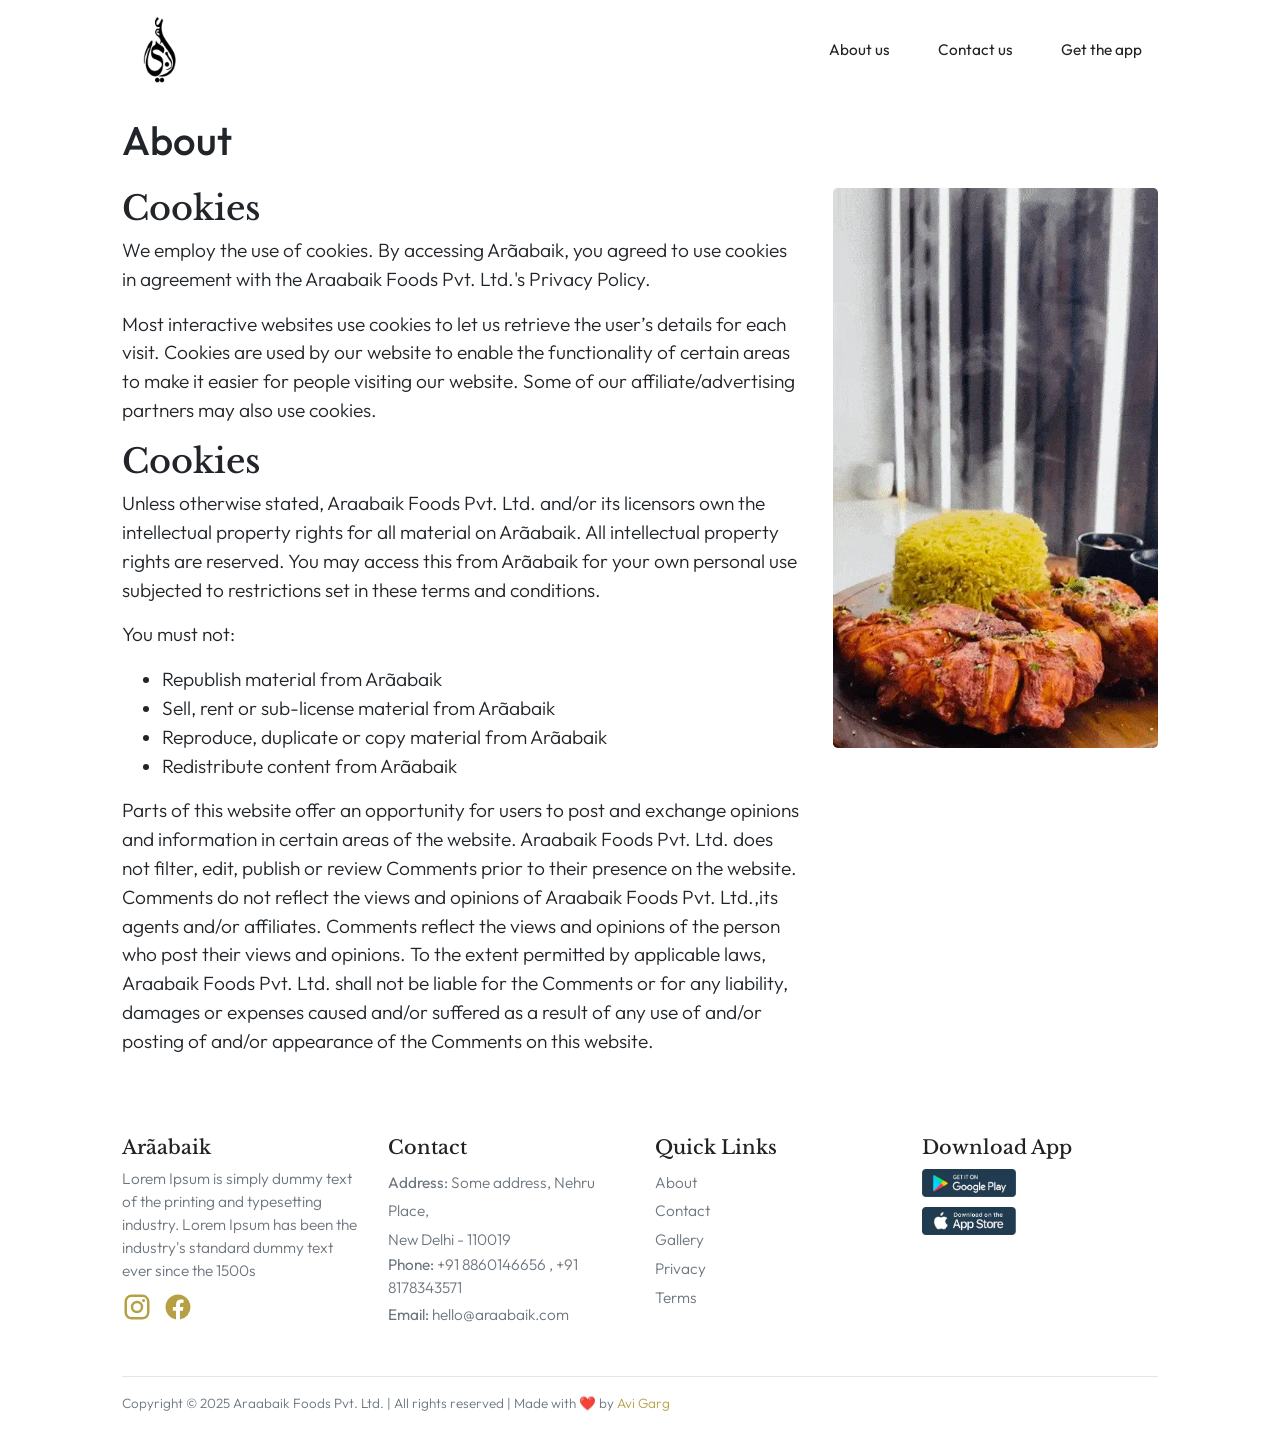
==== about.html @ 4c19846e "Website upload" ====
<!DOCTYPE html>
<html lang="en">

<head>
    <meta charset="utf-8" />
    <meta http-equiv="X-UA-Compatible" content="IE=edge" />
    <meta name="viewport" content="width=device-width, initial-scale=1.0, maximum-scale=1.0, shrink-to-fit=no">
    <link rel=" icon" type="image/png" href="/static/img/logo-color.png">
    <link rel="stylesheet" href="/static/CACHE/css/main.48a8a6873fd7.css" type="text/css" media="screen">
    


    <title>Araabaik - Royal Taste of Arab</title>
</head>

<body>
      


<div class="container-fluid">
    <div class="row">
        <div class="col-12 col-lg-10 offset-lg-1">
            <nav
                class="navbar navbar-dark bg-transparent d-flex align-items-center px-0">
                <a class="navbar-brand" href="/">
                    
                    <img src="/static/img/logo-dark.png" width="75" class="d-inline-block align-top" alt="">
                    
                </a>
                <div class="d-flex align-items-center">
                    <a class="nav-item nav-link small text-dark mr-3 d-none d-lg-block"
                        href="/about/">About us</a>
                    <a class="nav-item nav-link small text-dark mr-3 d-none d-lg-block"
                        href="/contact/">Contact us</a>
                    <a class="nav-item nav-link small text-dark"
                        href="/#get_the_app">Get the app</a>
                </div>
            </nav>
        </div>
    </div>
</div>
<div class="container-fluid">
    <div class="row">
        <div class="col-12 col-lg-10 offset-lg-1 mt-3">
            <p class="h2 mb-4">About</p>
            <div class="row">
                <div class="col-12 col-lg-8 font-weight-light">
                    <h3 class="font-alt">Cookies</h3>
                    <p>We employ the use of cookies. By accessing Arãabaik, you agreed to use
                        cookies in agreement with
                        the
                        Araabaik Foods Pvt. Ltd.'s Privacy Policy. </p>
                    <p>Most interactive websites use cookies to let us retrieve the user’s details for each visit.
                        Cookies are
                        used by our website to enable the functionality of certain areas to make it easier for people
                        visiting
                        our website. Some of our affiliate/advertising partners may also use cookies.</p>
                    <h3 class="font-alt">Cookies</h3>
                    <p>Unless otherwise stated, Araabaik Foods Pvt. Ltd. and/or its licensors own the intellectual
                        property
                        rights for all material on Arãabaik. All intellectual property rights are reserved. You may
                        access this
                        from Arãabaik for your own personal use subjected to restrictions set in these terms and
                        conditions.</p>
                    <p>You must not:</p>
                    <ul>
                        <li>Republish material from Arãabaik</li>
                        <li>Sell, rent or sub-license material from Arãabaik</li>
                        <li>Reproduce, duplicate or copy material from Arãabaik</li>
                        <li>Redistribute content from Arãabaik</li>
                    </ul>
                    <p>Parts of this website offer an opportunity for users to post and exchange opinions and
                        information in
                        certain areas of the website. Araabaik Foods Pvt. Ltd. does not filter, edit, publish or review
                        Comments
                        prior to their presence on the website. Comments do not reflect the views and opinions of
                        Araabaik Foods
                        Pvt. Ltd.,its agents and/or affiliates. Comments reflect the views and opinions of the person
                        who post
                        their views and opinions. To the extent permitted by applicable laws, Araabaik Foods Pvt. Ltd.
                        shall not
                        be liable for the Comments or for any liability, damages or expenses caused and/or suffered as a
                        result
                        of any use of and/or posting of and/or appearance of the Comments on this website.</p>
                </div>
                <div class="col-12 col-lg-4 d-none d-lg-block">
                    <img src="/static/img/araabaik-placeholder.webp" class="img-fluid w-100 rounded-lg" alt="">
                </div>
            </div>
        </div>
    </div>
</div>


<div class="container-fluid">
    <div class="row">
        <div class="col-12 col-lg-10 offset-lg-1 pt-5 pb-3">
            <div class="row">
                <div class="col-12 col-lg-3 mt-3">
                    <p class="mb-2 text-dark font-alt h6">Arãabaik</p>
                    <div class="small text-secondary font-weight-light">Lorem Ipsum is simply dummy text of
                        the printing and
                        typesetting industry. Lorem Ipsum has been the industry's standard dummy text ever since the
                        1500s</div>
                    <div class="mt-2">
                        <a href="https://www.instagram.com/araabaik/" target="_blank" rel="noopener noreferrer"
                            class="small text-primary font-weight-light mr-2 no-decor">
                            <svg xmlns="http://www.w3.org/2000/svg" width="30px" viewBox="0 0 24 24"
                                fill="currentColor">
                                <title>instagram</title>
                                <path
                                    d="M7.8,2H16.2C19.4,2 22,4.6 22,7.8V16.2A5.8,5.8 0 0,1 16.2,22H7.8C4.6,22 2,19.4 2,16.2V7.8A5.8,5.8 0 0,1 7.8,2M7.6,4A3.6,3.6 0 0,0 4,7.6V16.4C4,18.39 5.61,20 7.6,20H16.4A3.6,3.6 0 0,0 20,16.4V7.6C20,5.61 18.39,4 16.4,4H7.6M17.25,5.5A1.25,1.25 0 0,1 18.5,6.75A1.25,1.25 0 0,1 17.25,8A1.25,1.25 0 0,1 16,6.75A1.25,1.25 0 0,1 17.25,5.5M12,7A5,5 0 0,1 17,12A5,5 0 0,1 12,17A5,5 0 0,1 7,12A5,5 0 0,1 12,7M12,9A3,3 0 0,0 9,12A3,3 0 0,0 12,15A3,3 0 0,0 15,12A3,3 0 0,0 12,9Z" />
                            </svg>
                        </a>
                        <a href="https://www.facebook.com/100063626637083" target="_blank" rel="noopener noreferrer"
                            class="small text-primary font-weight-light mr-2 no-decor">
                            <svg xmlns="http://www.w3.org/2000/svg" width="30px" viewBox="0 0 24 24"
                                fill="currentColor">
                                <title>facebook</title>
                                <path
                                    d="M12 2.04C6.5 2.04 2 6.53 2 12.06C2 17.06 5.66 21.21 10.44 21.96V14.96H7.9V12.06H10.44V9.85C10.44 7.34 11.93 5.96 14.22 5.96C15.31 5.96 16.45 6.15 16.45 6.15V8.62H15.19C13.95 8.62 13.56 9.39 13.56 10.18V12.06H16.34L15.89 14.96H13.56V21.96A10 10 0 0 0 22 12.06C22 6.53 17.5 2.04 12 2.04Z" />
                            </svg>
                        </a>
                    </div>
                </div>
                <div class="col-12 col-lg-3 mt-3">
                    <p class="mb-2 text-dark font-alt h6">Contact</p>
                    <div>
                        <a href="#" class="small text-secondary font-weight-light"><b>Address:</b> Some address, Nehru
                            Place, <br />
                            New Delhi - 110019
                        </a>
                    </div>
                    <div class="small text-secondary font-weight-light">
                        <b>Phone:</b>
                        <a href="tel:+918860146656" class="text-secondary">+91
                            8860146656
                        </a>, <a href="tel:+918178343571" class="text-secondary">
                            +91
                            8178343571
                        </a>
                    </div>
                    <div>
                        <a href="mailto:hello@araabaik.com" class="small text-secondary font-weight-light"><b>Email:</b>
                            hello@araabaik.com</a>
                    </div>
                </div>
                <div class="col-12 col-lg-3 mt-3">
                    <p class="mb-2 text-dark font-alt h6">Quick Links</p>
                    <div><a href="/about/" class="small text-secondary font-weight-light">About</a></div>
                    <div><a href="/contact/" class="small text-secondary font-weight-light">Contact</a>
                    </div>
                    <div><a href="/gallery/" class="small text-secondary font-weight-light">Gallery</a>
                    </div>
                    <div><a href="/privacy/" class="small text-secondary font-weight-light">Privacy</a>
                    </div>
                    <div><a href="/terms/" class="small text-secondary font-weight-light">Terms</a></div>
                </div>
                <div class="col-12 col-lg-3 mt-3">
                    <p class="mb-2 text-dark font-alt h6">Download App</p>
                    <div>
                        <a href="https://play.google.com/store/apps/details?id=com.araabaik.araabaik" target="_blank"
                            rel="noreferrer noopener">
                            <img src="/static/img/play-store.webp" width="40%" alt="">
                        </a>
                    </div>
                    <div class="mt-2">
                        <a href="https://apps.apple.com/in/app/araabaik/id6446587727" target="_blank"
                            rel="noreferrer noopener">
                            <img src="/static/img/app-store.webp" width="40%" alt="">
                        </a>
                    </div>
                </div>
            </div>
            <hr class="mt-5" />
            <p class="smaller font-weight-light text-secondary mb-0">
                Copyright © 2025 Araabaik Foods Pvt. Ltd. | All rights reserved | Made with ❤️ by <a
                    href="https://avisionx.net/" target="_blank" rel="noreferrer noopener">Avi Garg</a>
            </p>
        </div>
    </div>
</div>

    <script src="/static/jquery/jquery.js"></script>
    <script src="/static/bootstrap/js/bootstrap.bundle.js"></script>
    


    
</body>

</html>
---- static/CACHE/css/main.48a8a6873fd7.css ----
@import url("https://fonts.googleapis.com/css2?family=Outfit:wght@300;400;700&display=swap");
@import url("https://fonts.googleapis.com/css2?family=Libre+Baskerville:wght@400;700&display=swap");
/*!
 * Bootstrap v4.5.3 (https://getbootstrap.com/)
 * Copyright 2011-2020 The Bootstrap Authors
 * Copyright 2011-2020 Twitter, Inc.
 * Licensed under MIT (https://github.com/twbs/bootstrap/blob/main/LICENSE)
 */
/* line 2, main/static/bootstrap/scss/_root.scss */
:root {
  --blue: #007bff;
  --indigo: #6610f2;
  --purple: #6f42c1;
  --pink: #e83e8c;
  --red: #dc3545;
  --orange: #fd7e14;
  --yellow: #ffc107;
  --green: #28a745;
  --teal: #20c997;
  --cyan: #17a2b8;
  --white: #fff;
  --gray: #6c757d;
  --gray-dark: #343a40;
  --primary: #b6a043;
  --secondary: #6c757d;
  --success: #8FBB13;
  --info: #0096DB;
  --warning: #ffc107;
  --danger: #F05634;
  --light: #fffffa;
  --dark: #222222;
  --breakpoint-xs: 0;
  --breakpoint-sm: 576px;
  --breakpoint-md: 768px;
  --breakpoint-lg: 992px;
  --breakpoint-xl: 1200px;
  --font-family-sans-serif: -apple-system, BlinkMacSystemFont, "Segoe UI", Roboto, "Helvetica Neue", Arial, "Noto Sans", sans-serif, "Apple Color Emoji", "Segoe UI Emoji", "Segoe UI Symbol", "Noto Color Emoji";
  --font-family-monospace: SFMono-Regular, Menlo, Monaco, Consolas, "Liberation Mono", "Courier New", monospace; }

/* line 19, main/static/bootstrap/scss/_reboot.scss */
*,
*::before,
*::after {
  box-sizing: border-box; }

/* line 25, main/static/bootstrap/scss/_reboot.scss */
html {
  font-family: sans-serif;
  line-height: 1.15;
  -webkit-text-size-adjust: 100%;
  -webkit-tap-highlight-color: rgba(0, 0, 0, 0); }

/* line 35, main/static/bootstrap/scss/_reboot.scss */
article, aside, figcaption, figure, footer, header, hgroup, main, nav, section {
  display: block; }

/* line 46, main/static/bootstrap/scss/_reboot.scss */
body {
  margin: 0;
  font-family: -apple-system, BlinkMacSystemFont, "Segoe UI", Roboto, "Helvetica Neue", Arial, "Noto Sans", sans-serif, "Apple Color Emoji", "Segoe UI Emoji", "Segoe UI Symbol", "Noto Color Emoji";
  font-size: 1.2rem;
  font-weight: 400;
  line-height: 1.5;
  color: #212529;
  text-align: left;
  background-color: #fff; }

/* line 66, main/static/bootstrap/scss/_reboot.scss */
[tabindex="-1"]:focus:not(:focus-visible) {
  outline: 0 !important; }

/* line 76, main/static/bootstrap/scss/_reboot.scss */
hr {
  box-sizing: content-box;
  height: 0;
  overflow: visible; }

/* line 92, main/static/bootstrap/scss/_reboot.scss */
h1, h2, h3, h4, h5, h6 {
  margin-top: 0;
  margin-bottom: 0.5rem; }

/* line 101, main/static/bootstrap/scss/_reboot.scss */
p {
  margin-top: 0;
  margin-bottom: 1rem; }

/* line 114, main/static/bootstrap/scss/_reboot.scss */
abbr[title],
abbr[data-original-title] {
  text-decoration: underline;
  text-decoration: underline dotted;
  cursor: help;
  border-bottom: 0;
  text-decoration-skip-ink: none; }

/* line 123, main/static/bootstrap/scss/_reboot.scss */
address {
  margin-bottom: 1rem;
  font-style: normal;
  line-height: inherit; }

/* line 129, main/static/bootstrap/scss/_reboot.scss */
ol,
ul,
dl {
  margin-top: 0;
  margin-bottom: 1rem; }

/* line 136, main/static/bootstrap/scss/_reboot.scss */
ol ol,
ul ul,
ol ul,
ul ol {
  margin-bottom: 0; }

/* line 143, main/static/bootstrap/scss/_reboot.scss */
dt {
  font-weight: 700; }

/* line 147, main/static/bootstrap/scss/_reboot.scss */
dd {
  margin-bottom: .5rem;
  margin-left: 0; }

/* line 152, main/static/bootstrap/scss/_reboot.scss */
blockquote {
  margin: 0 0 1rem; }

/* line 156, main/static/bootstrap/scss/_reboot.scss */
b,
strong {
  font-weight: bolder; }

/* line 161, main/static/bootstrap/scss/_reboot.scss */
small {
  font-size: 80%; }

/* line 170, main/static/bootstrap/scss/_reboot.scss */
sub,
sup {
  position: relative;
  font-size: 75%;
  line-height: 0;
  vertical-align: baseline; }

/* line 178, main/static/bootstrap/scss/_reboot.scss */
sub {
  bottom: -.25em; }

/* line 179, main/static/bootstrap/scss/_reboot.scss */
sup {
  top: -.5em; }

/* line 186, main/static/bootstrap/scss/_reboot.scss */
a {
  color: #b6a043;
  text-decoration: none;
  background-color: transparent; }
  /* line 13, main/static/bootstrap/scss/mixins/_hover.scss */
  a:hover {
    color: #7e6f2e;
    text-decoration: underline; }

/* line 202, main/static/bootstrap/scss/_reboot.scss */
a:not([href]):not([class]) {
  color: inherit;
  text-decoration: none; }
  /* line 13, main/static/bootstrap/scss/mixins/_hover.scss */
  a:not([href]):not([class]):hover {
    color: inherit;
    text-decoration: none; }

/* line 217, main/static/bootstrap/scss/_reboot.scss */
pre,
code,
kbd,
samp {
  font-family: SFMono-Regular, Menlo, Monaco, Consolas, "Liberation Mono", "Courier New", monospace;
  font-size: 1em; }

/* line 225, main/static/bootstrap/scss/_reboot.scss */
pre {
  margin-top: 0;
  margin-bottom: 1rem;
  overflow: auto;
  -ms-overflow-style: scrollbar; }

/* line 242, main/static/bootstrap/scss/_reboot.scss */
figure {
  margin: 0 0 1rem; }

/* line 252, main/static/bootstrap/scss/_reboot.scss */
img {
  vertical-align: middle;
  border-style: none; }

/* line 257, main/static/bootstrap/scss/_reboot.scss */
svg {
  overflow: hidden;
  vertical-align: middle; }

/* line 269, main/static/bootstrap/scss/_reboot.scss */
table {
  border-collapse: collapse; }

/* line 273, main/static/bootstrap/scss/_reboot.scss */
caption {
  padding-top: 0.75rem;
  padding-bottom: 0.75rem;
  color: #6c757d;
  text-align: left;
  caption-side: bottom; }

/* line 285, main/static/bootstrap/scss/_reboot.scss */
th {
  text-align: inherit;
  text-align: -webkit-match-parent; }

/* line 296, main/static/bootstrap/scss/_reboot.scss */
label {
  display: inline-block;
  margin-bottom: 0.5rem; }

/* line 305, main/static/bootstrap/scss/_reboot.scss */
button {
  border-radius: 0; }

/* line 314, main/static/bootstrap/scss/_reboot.scss */
button:focus {
  outline: 1px dotted;
  outline: 5px auto -webkit-focus-ring-color; }

/* line 319, main/static/bootstrap/scss/_reboot.scss */
input,
button,
select,
optgroup,
textarea {
  margin: 0;
  font-family: inherit;
  font-size: inherit;
  line-height: inherit; }

/* line 330, main/static/bootstrap/scss/_reboot.scss */
button,
input {
  overflow: visible; }

/* line 335, main/static/bootstrap/scss/_reboot.scss */
button,
select {
  text-transform: none; }

/* line 343, main/static/bootstrap/scss/_reboot.scss */
[role="button"] {
  cursor: pointer; }

/* line 350, main/static/bootstrap/scss/_reboot.scss */
select {
  word-wrap: normal; }

/* line 358, main/static/bootstrap/scss/_reboot.scss */
button,
[type="button"],
[type="reset"],
[type="submit"] {
  -webkit-appearance: button; }

/* line 371, main/static/bootstrap/scss/_reboot.scss */
button:not(:disabled),
[type="button"]:not(:disabled),
[type="reset"]:not(:disabled),
[type="submit"]:not(:disabled) {
  cursor: pointer; }

/* line 378, main/static/bootstrap/scss/_reboot.scss */
button::-moz-focus-inner,
[type="button"]::-moz-focus-inner,
[type="reset"]::-moz-focus-inner,
[type="submit"]::-moz-focus-inner {
  padding: 0;
  border-style: none; }

/* line 386, main/static/bootstrap/scss/_reboot.scss */
input[type="radio"],
input[type="checkbox"] {
  box-sizing: border-box;
  padding: 0; }

/* line 393, main/static/bootstrap/scss/_reboot.scss */
textarea {
  overflow: auto;
  resize: vertical; }

/* line 399, main/static/bootstrap/scss/_reboot.scss */
fieldset {
  min-width: 0;
  padding: 0;
  margin: 0;
  border: 0; }

/* line 414, main/static/bootstrap/scss/_reboot.scss */
legend {
  display: block;
  width: 100%;
  max-width: 100%;
  padding: 0;
  margin-bottom: .5rem;
  font-size: 1.5rem;
  line-height: inherit;
  color: inherit;
  white-space: normal; }

/* line 426, main/static/bootstrap/scss/_reboot.scss */
progress {
  vertical-align: baseline; }

/* line 431, main/static/bootstrap/scss/_reboot.scss */
[type="number"]::-webkit-inner-spin-button,
[type="number"]::-webkit-outer-spin-button {
  height: auto; }

/* line 436, main/static/bootstrap/scss/_reboot.scss */
[type="search"] {
  outline-offset: -2px;
  -webkit-appearance: none; }

/* line 449, main/static/bootstrap/scss/_reboot.scss */
[type="search"]::-webkit-search-decoration {
  -webkit-appearance: none; }

/* line 458, main/static/bootstrap/scss/_reboot.scss */
::-webkit-file-upload-button {
  font: inherit;
  -webkit-appearance: button; }

/* line 467, main/static/bootstrap/scss/_reboot.scss */
output {
  display: inline-block; }

/* line 471, main/static/bootstrap/scss/_reboot.scss */
summary {
  display: list-item;
  cursor: pointer; }

/* line 476, main/static/bootstrap/scss/_reboot.scss */
template {
  display: none; }

/* line 482, main/static/bootstrap/scss/_reboot.scss */
[hidden] {
  display: none !important; }

/* line 7, main/static/bootstrap/scss/_type.scss */
h1, h2, h3, h4, h5, h6,
.h1, .h2, .h3, .h4, .h5, .h6 {
  margin-bottom: 0.5rem;
  font-weight: 500;
  line-height: 1.2; }

/* line 16, main/static/bootstrap/scss/_type.scss */
h1, .h1 {
  font-size: 3rem; }

/* line 17, main/static/bootstrap/scss/_type.scss */
h2, .h2 {
  font-size: 2.4rem; }

/* line 18, main/static/bootstrap/scss/_type.scss */
h3, .h3 {
  font-size: 2.1rem; }

/* line 19, main/static/bootstrap/scss/_type.scss */
h4, .h4 {
  font-size: 1.8rem; }

/* line 20, main/static/bootstrap/scss/_type.scss */
h5, .h5 {
  font-size: 1.5rem; }

/* line 21, main/static/bootstrap/scss/_type.scss */
h6, .h6 {
  font-size: 1.2rem; }

/* line 23, main/static/bootstrap/scss/_type.scss */
.lead {
  font-size: 1.5rem;
  font-weight: 300; }

/* line 29, main/static/bootstrap/scss/_type.scss */
.display-1 {
  font-size: 6rem;
  font-weight: 300;
  line-height: 1.2; }

/* line 34, main/static/bootstrap/scss/_type.scss */
.display-2 {
  font-size: 5.5rem;
  font-weight: 300;
  line-height: 1.2; }

/* line 39, main/static/bootstrap/scss/_type.scss */
.display-3 {
  font-size: 4.5rem;
  font-weight: 300;
  line-height: 1.2; }

/* line 44, main/static/bootstrap/scss/_type.scss */
.display-4 {
  font-size: 3.5rem;
  font-weight: 300;
  line-height: 1.2; }

/* line 55, main/static/bootstrap/scss/_type.scss */
hr {
  margin-top: 1rem;
  margin-bottom: 1rem;
  border: 0;
  border-top: 1px solid rgba(0, 0, 0, 0.1); }

/* line 67, main/static/bootstrap/scss/_type.scss */
small,
.small {
  font-size: 80%;
  font-weight: 400; }

/* line 73, main/static/bootstrap/scss/_type.scss */
mark,
.mark {
  padding: 0.2em;
  background-color: #fcf8e3; }

/* line 84, main/static/bootstrap/scss/_type.scss */
.list-unstyled {
  padding-left: 0;
  list-style: none; }

/* line 89, main/static/bootstrap/scss/_type.scss */
.list-inline {
  padding-left: 0;
  list-style: none; }

/* line 92, main/static/bootstrap/scss/_type.scss */
.list-inline-item {
  display: inline-block; }
  /* line 95, main/static/bootstrap/scss/_type.scss */
  .list-inline-item:not(:last-child) {
    margin-right: 0.5rem; }

/* line 106, main/static/bootstrap/scss/_type.scss */
.initialism {
  font-size: 90%;
  text-transform: uppercase; }

/* line 112, main/static/bootstrap/scss/_type.scss */
.blockquote {
  margin-bottom: 1rem;
  font-size: 1.5rem; }

/* line 117, main/static/bootstrap/scss/_type.scss */
.blockquote-footer {
  display: block;
  font-size: 80%;
  color: #6c757d; }
  /* line 122, main/static/bootstrap/scss/_type.scss */
  .blockquote-footer::before {
    content: "\2014\00A0"; }

/* line 8, main/static/bootstrap/scss/_images.scss */
.img-fluid {
  max-width: 100%;
  height: auto; }

/* line 14, main/static/bootstrap/scss/_images.scss */
.img-thumbnail {
  padding: 0.25rem;
  background-color: #fff;
  border: 1px solid #dee2e6;
  border-radius: 0.25rem;
  max-width: 100%;
  height: auto; }

/* line 29, main/static/bootstrap/scss/_images.scss */
.figure {
  display: inline-block; }

/* line 34, main/static/bootstrap/scss/_images.scss */
.figure-img {
  margin-bottom: 0.5rem;
  line-height: 1; }

/* line 39, main/static/bootstrap/scss/_images.scss */
.figure-caption {
  font-size: 90%;
  color: #6c757d; }

/* line 2, main/static/bootstrap/scss/_code.scss */
code {
  font-size: 87.5%;
  color: #e83e8c;
  word-wrap: break-word; }
  /* line 8, main/static/bootstrap/scss/_code.scss */
  a > code {
    color: inherit; }

/* line 14, main/static/bootstrap/scss/_code.scss */
kbd {
  padding: 0.2rem 0.4rem;
  font-size: 87.5%;
  color: #fff;
  background-color: #212529;
  border-radius: 0.2rem; }
  /* line 22, main/static/bootstrap/scss/_code.scss */
  kbd kbd {
    padding: 0;
    font-size: 100%;
    font-weight: 700; }

/* line 31, main/static/bootstrap/scss/_code.scss */
pre {
  display: block;
  font-size: 87.5%;
  color: #212529; }
  /* line 37, main/static/bootstrap/scss/_code.scss */
  pre code {
    font-size: inherit;
    color: inherit;
    word-break: normal; }

/* line 45, main/static/bootstrap/scss/_code.scss */
.pre-scrollable {
  max-height: 340px;
  overflow-y: scroll; }

/* line 7, main/static/bootstrap/scss/_grid.scss */
.container,
.container-fluid,
.container-xl,
.container-lg,
.container-md,
.container-sm {
  width: 100%;
  padding-right: 15px;
  padding-left: 15px;
  margin-right: auto;
  margin-left: auto; }

@media (min-width: 576px) {
  /* line 20, main/static/bootstrap/scss/_grid.scss */
  .container-sm, .container {
    max-width: 540px; } }

@media (min-width: 768px) {
  /* line 20, main/static/bootstrap/scss/_grid.scss */
  .container-md, .container-sm, .container {
    max-width: 720px; } }

@media (min-width: 992px) {
  /* line 20, main/static/bootstrap/scss/_grid.scss */
  .container-lg, .container-md, .container-sm, .container {
    max-width: 960px; } }

@media (min-width: 1200px) {
  /* line 20, main/static/bootstrap/scss/_grid.scss */
  .container-xl, .container-lg, .container-md, .container-sm, .container {
    max-width: 1140px; } }

/* line 49, main/static/bootstrap/scss/_grid.scss */
.row {
  display: flex;
  flex-wrap: wrap;
  margin-right: -15px;
  margin-left: -15px; }

/* line 55, main/static/bootstrap/scss/_grid.scss */
.no-gutters {
  margin-right: 0;
  margin-left: 0; }
  /* line 59, main/static/bootstrap/scss/_grid.scss */
  .no-gutters > .col,
  .no-gutters > [class*="col-"] {
    padding-right: 0;
    padding-left: 0; }

/* line 8, main/static/bootstrap/scss/mixins/_grid-framework.scss */
.col-xl,
.col-xl-auto, .col-xl-12, .col-xl-11, .col-xl-10, .col-xl-9, .col-xl-8, .col-xl-7, .col-xl-6, .col-xl-5, .col-xl-4, .col-xl-3, .col-xl-2, .col-xl-1, .col-lg,
.col-lg-auto, .col-lg-12, .col-lg-11, .col-lg-10, .col-lg-9, .col-lg-8, .col-lg-7, .col-lg-6, .col-lg-5, .col-lg-4, .col-lg-3, .col-lg-2, .col-lg-1, .col-md,
.col-md-auto, .col-md-12, .col-md-11, .col-md-10, .col-md-9, .col-md-8, .col-md-7, .col-md-6, .col-md-5, .col-md-4, .col-md-3, .col-md-2, .col-md-1, .col-sm,
.col-sm-auto, .col-sm-12, .col-sm-11, .col-sm-10, .col-sm-9, .col-sm-8, .col-sm-7, .col-sm-6, .col-sm-5, .col-sm-4, .col-sm-3, .col-sm-2, .col-sm-1, .col,
.col-auto, .col-12, .col-11, .col-10, .col-9, .col-8, .col-7, .col-6, .col-5, .col-4, .col-3, .col-2, .col-1 {
  position: relative;
  width: 100%;
  padding-right: 15px;
  padding-left: 15px; }

/* line 33, main/static/bootstrap/scss/mixins/_grid-framework.scss */
.col {
  flex-basis: 0;
  flex-grow: 1;
  max-width: 100%; }

/* line 65, main/static/bootstrap/scss/mixins/_grid.scss */
.row-cols-1 > * {
  flex: 0 0 100%;
  max-width: 100%; }

/* line 65, main/static/bootstrap/scss/mixins/_grid.scss */
.row-cols-2 > * {
  flex: 0 0 50%;
  max-width: 50%; }

/* line 65, main/static/bootstrap/scss/mixins/_grid.scss */
.row-cols-3 > * {
  flex: 0 0 33.33333%;
  max-width: 33.33333%; }

/* line 65, main/static/bootstrap/scss/mixins/_grid.scss */
.row-cols-4 > * {
  flex: 0 0 25%;
  max-width: 25%; }

/* line 65, main/static/bootstrap/scss/mixins/_grid.scss */
.row-cols-5 > * {
  flex: 0 0 20%;
  max-width: 20%; }

/* line 65, main/static/bootstrap/scss/mixins/_grid.scss */
.row-cols-6 > * {
  flex: 0 0 16.66667%;
  max-width: 16.66667%; }

/* line 47, main/static/bootstrap/scss/mixins/_grid-framework.scss */
.col-auto {
  flex: 0 0 auto;
  width: auto;
  max-width: 100%; }

/* line 53, main/static/bootstrap/scss/mixins/_grid-framework.scss */
.col-1 {
  flex: 0 0 8.33333%;
  max-width: 8.33333%; }

/* line 53, main/static/bootstrap/scss/mixins/_grid-framework.scss */
.col-2 {
  flex: 0 0 16.66667%;
  max-width: 16.66667%; }

/* line 53, main/static/bootstrap/scss/mixins/_grid-framework.scss */
.col-3 {
  flex: 0 0 25%;
  max-width: 25%; }

/* line 53, main/static/bootstrap/scss/mixins/_grid-framework.scss */
.col-4 {
  flex: 0 0 33.33333%;
  max-width: 33.33333%; }

/* line 53, main/static/bootstrap/scss/mixins/_grid-framework.scss */
.col-5 {
  flex: 0 0 41.66667%;
  max-width: 41.66667%; }

/* line 53, main/static/bootstrap/scss/mixins/_grid-framework.scss */
.col-6 {
  flex: 0 0 50%;
  max-width: 50%; }

/* line 53, main/static/bootstrap/scss/mixins/_grid-framework.scss */
.col-7 {
  flex: 0 0 58.33333%;
  max-width: 58.33333%; }

/* line 53, main/static/bootstrap/scss/mixins/_grid-framework.scss */
.col-8 {
  flex: 0 0 66.66667%;
  max-width: 66.66667%; }

/* line 53, main/static/bootstrap/scss/mixins/_grid-framework.scss */
.col-9 {
  flex: 0 0 75%;
  max-width: 75%; }

/* line 53, main/static/bootstrap/scss/mixins/_grid-framework.scss */
.col-10 {
  flex: 0 0 83.33333%;
  max-width: 83.33333%; }

/* line 53, main/static/bootstrap/scss/mixins/_grid-framework.scss */
.col-11 {
  flex: 0 0 91.66667%;
  max-width: 91.66667%; }

/* line 53, main/static/bootstrap/scss/mixins/_grid-framework.scss */
.col-12 {
  flex: 0 0 100%;
  max-width: 100%; }

/* line 59, main/static/bootstrap/scss/mixins/_grid-framework.scss */
.order-first {
  order: -1; }

/* line 61, main/static/bootstrap/scss/mixins/_grid-framework.scss */
.order-last {
  order: 13; }

/* line 64, main/static/bootstrap/scss/mixins/_grid-framework.scss */
.order-0 {
  order: 0; }

/* line 64, main/static/bootstrap/scss/mixins/_grid-framework.scss */
.order-1 {
  order: 1; }

/* line 64, main/static/bootstrap/scss/mixins/_grid-framework.scss */
.order-2 {
  order: 2; }

/* line 64, main/static/bootstrap/scss/mixins/_grid-framework.scss */
.order-3 {
  order: 3; }

/* line 64, main/static/bootstrap/scss/mixins/_grid-framework.scss */
.order-4 {
  order: 4; }

/* line 64, main/static/bootstrap/scss/mixins/_grid-framework.scss */
.order-5 {
  order: 5; }

/* line 64, main/static/bootstrap/scss/mixins/_grid-framework.scss */
.order-6 {
  order: 6; }

/* line 64, main/static/bootstrap/scss/mixins/_grid-framework.scss */
.order-7 {
  order: 7; }

/* line 64, main/static/bootstrap/scss/mixins/_grid-framework.scss */
.order-8 {
  order: 8; }

/* line 64, main/static/bootstrap/scss/mixins/_grid-framework.scss */
.order-9 {
  order: 9; }

/* line 64, main/static/bootstrap/scss/mixins/_grid-framework.scss */
.order-10 {
  order: 10; }

/* line 64, main/static/bootstrap/scss/mixins/_grid-framework.scss */
.order-11 {
  order: 11; }

/* line 64, main/static/bootstrap/scss/mixins/_grid-framework.scss */
.order-12 {
  order: 12; }

/* line 71, main/static/bootstrap/scss/mixins/_grid-framework.scss */
.offset-1 {
  margin-left: 8.33333%; }

/* line 71, main/static/bootstrap/scss/mixins/_grid-framework.scss */
.offset-2 {
  margin-left: 16.66667%; }

/* line 71, main/static/bootstrap/scss/mixins/_grid-framework.scss */
.offset-3 {
  margin-left: 25%; }

/* line 71, main/static/bootstrap/scss/mixins/_grid-framework.scss */
.offset-4 {
  margin-left: 33.33333%; }

/* line 71, main/static/bootstrap/scss/mixins/_grid-framework.scss */
.offset-5 {
  margin-left: 41.66667%; }

/* line 71, main/static/bootstrap/scss/mixins/_grid-framework.scss */
.offset-6 {
  margin-left: 50%; }

/* line 71, main/static/bootstrap/scss/mixins/_grid-framework.scss */
.offset-7 {
  margin-left: 58.33333%; }

/* line 71, main/static/bootstrap/scss/mixins/_grid-framework.scss */
.offset-8 {
  margin-left: 66.66667%; }

/* line 71, main/static/bootstrap/scss/mixins/_grid-framework.scss */
.offset-9 {
  margin-left: 75%; }

/* line 71, main/static/bootstrap/scss/mixins/_grid-framework.scss */
.offset-10 {
  margin-left: 83.33333%; }

/* line 71, main/static/bootstrap/scss/mixins/_grid-framework.scss */
.offset-11 {
  margin-left: 91.66667%; }

@media (min-width: 576px) {
  /* line 33, main/static/bootstrap/scss/mixins/_grid-framework.scss */
  .col-sm {
    flex-basis: 0;
    flex-grow: 1;
    max-width: 100%; }
  /* line 65, main/static/bootstrap/scss/mixins/_grid.scss */
  .row-cols-sm-1 > * {
    flex: 0 0 100%;
    max-width: 100%; }
  /* line 65, main/static/bootstrap/scss/mixins/_grid.scss */
  .row-cols-sm-2 > * {
    flex: 0 0 50%;
    max-width: 50%; }
  /* line 65, main/static/bootstrap/scss/mixins/_grid.scss */
  .row-cols-sm-3 > * {
    flex: 0 0 33.33333%;
    max-width: 33.33333%; }
  /* line 65, main/static/bootstrap/scss/mixins/_grid.scss */
  .row-cols-sm-4 > * {
    flex: 0 0 25%;
    max-width: 25%; }
  /* line 65, main/static/bootstrap/scss/mixins/_grid.scss */
  .row-cols-sm-5 > * {
    flex: 0 0 20%;
    max-width: 20%; }
  /* line 65, main/static/bootstrap/scss/mixins/_grid.scss */
  .row-cols-sm-6 > * {
    flex: 0 0 16.66667%;
    max-width: 16.66667%; }
  /* line 47, main/static/bootstrap/scss/mixins/_grid-framework.scss */
  .col-sm-auto {
    flex: 0 0 auto;
    width: auto;
    max-width: 100%; }
  /* line 53, main/static/bootstrap/scss/mixins/_grid-framework.scss */
  .col-sm-1 {
    flex: 0 0 8.33333%;
    max-width: 8.33333%; }
  /* line 53, main/static/bootstrap/scss/mixins/_grid-framework.scss */
  .col-sm-2 {
    flex: 0 0 16.66667%;
    max-width: 16.66667%; }
  /* line 53, main/static/bootstrap/scss/mixins/_grid-framework.scss */
  .col-sm-3 {
    flex: 0 0 25%;
    max-width: 25%; }
  /* line 53, main/static/bootstrap/scss/mixins/_grid-framework.scss */
  .col-sm-4 {
    flex: 0 0 33.33333%;
    max-width: 33.33333%; }
  /* line 53, main/static/bootstrap/scss/mixins/_grid-framework.scss */
  .col-sm-5 {
    flex: 0 0 41.66667%;
    max-width: 41.66667%; }
  /* line 53, main/static/bootstrap/scss/mixins/_grid-framework.scss */
  .col-sm-6 {
    flex: 0 0 50%;
    max-width: 50%; }
  /* line 53, main/static/bootstrap/scss/mixins/_grid-framework.scss */
  .col-sm-7 {
    flex: 0 0 58.33333%;
    max-width: 58.33333%; }
  /* line 53, main/static/bootstrap/scss/mixins/_grid-framework.scss */
  .col-sm-8 {
    flex: 0 0 66.66667%;
    max-width: 66.66667%; }
  /* line 53, main/static/bootstrap/scss/mixins/_grid-framework.scss */
  .col-sm-9 {
    flex: 0 0 75%;
    max-width: 75%; }
  /* line 53, main/static/bootstrap/scss/mixins/_grid-framework.scss */
  .col-sm-10 {
    flex: 0 0 83.33333%;
    max-width: 83.33333%; }
  /* line 53, main/static/bootstrap/scss/mixins/_grid-framework.scss */
  .col-sm-11 {
    flex: 0 0 91.66667%;
    max-width: 91.66667%; }
  /* line 53, main/static/bootstrap/scss/mixins/_grid-framework.scss */
  .col-sm-12 {
    flex: 0 0 100%;
    max-width: 100%; }
  /* line 59, main/static/bootstrap/scss/mixins/_grid-framework.scss */
  .order-sm-first {
    order: -1; }
  /* line 61, main/static/bootstrap/scss/mixins/_grid-framework.scss */
  .order-sm-last {
    order: 13; }
  /* line 64, main/static/bootstrap/scss/mixins/_grid-framework.scss */
  .order-sm-0 {
    order: 0; }
  /* line 64, main/static/bootstrap/scss/mixins/_grid-framework.scss */
  .order-sm-1 {
    order: 1; }
  /* line 64, main/static/bootstrap/scss/mixins/_grid-framework.scss */
  .order-sm-2 {
    order: 2; }
  /* line 64, main/static/bootstrap/scss/mixins/_grid-framework.scss */
  .order-sm-3 {
    order: 3; }
  /* line 64, main/static/bootstrap/scss/mixins/_grid-framework.scss */
  .order-sm-4 {
    order: 4; }
  /* line 64, main/static/bootstrap/scss/mixins/_grid-framework.scss */
  .order-sm-5 {
    order: 5; }
  /* line 64, main/static/bootstrap/scss/mixins/_grid-framework.scss */
  .order-sm-6 {
    order: 6; }
  /* line 64, main/static/bootstrap/scss/mixins/_grid-framework.scss */
  .order-sm-7 {
    order: 7; }
  /* line 64, main/static/bootstrap/scss/mixins/_grid-framework.scss */
  .order-sm-8 {
    order: 8; }
  /* line 64, main/static/bootstrap/scss/mixins/_grid-framework.scss */
  .order-sm-9 {
    order: 9; }
  /* line 64, main/static/bootstrap/scss/mixins/_grid-framework.scss */
  .order-sm-10 {
    order: 10; }
  /* line 64, main/static/bootstrap/scss/mixins/_grid-framework.scss */
  .order-sm-11 {
    order: 11; }
  /* line 64, main/static/bootstrap/scss/mixins/_grid-framework.scss */
  .order-sm-12 {
    order: 12; }
  /* line 71, main/static/bootstrap/scss/mixins/_grid-framework.scss */
  .offset-sm-0 {
    margin-left: 0; }
  /* line 71, main/static/bootstrap/scss/mixins/_grid-framework.scss */
  .offset-sm-1 {
    margin-left: 8.33333%; }
  /* line 71, main/static/bootstrap/scss/mixins/_grid-framework.scss */
  .offset-sm-2 {
    margin-left: 16.66667%; }
  /* line 71, main/static/bootstrap/scss/mixins/_grid-framework.scss */
  .offset-sm-3 {
    margin-left: 25%; }
  /* line 71, main/static/bootstrap/scss/mixins/_grid-framework.scss */
  .offset-sm-4 {
    margin-left: 33.33333%; }
  /* line 71, main/static/bootstrap/scss/mixins/_grid-framework.scss */
  .offset-sm-5 {
    margin-left: 41.66667%; }
  /* line 71, main/static/bootstrap/scss/mixins/_grid-framework.scss */
  .offset-sm-6 {
    margin-left: 50%; }
  /* line 71, main/static/bootstrap/scss/mixins/_grid-framework.scss */
  .offset-sm-7 {
    margin-left: 58.33333%; }
  /* line 71, main/static/bootstrap/scss/mixins/_grid-framework.scss */
  .offset-sm-8 {
    margin-left: 66.66667%; }
  /* line 71, main/static/bootstrap/scss/mixins/_grid-framework.scss */
  .offset-sm-9 {
    margin-left: 75%; }
  /* line 71, main/static/bootstrap/scss/mixins/_grid-framework.scss */
  .offset-sm-10 {
    margin-left: 83.33333%; }
  /* line 71, main/static/bootstrap/scss/mixins/_grid-framework.scss */
  .offset-sm-11 {
    margin-left: 91.66667%; } }

@media (min-width: 768px) {
  /* line 33, main/static/bootstrap/scss/mixins/_grid-framework.scss */
  .col-md {
    flex-basis: 0;
    flex-grow: 1;
    max-width: 100%; }
  /* line 65, main/static/bootstrap/scss/mixins/_grid.scss */
  .row-cols-md-1 > * {
    flex: 0 0 100%;
    max-width: 100%; }
  /* line 65, main/static/bootstrap/scss/mixins/_grid.scss */
  .row-cols-md-2 > * {
    flex: 0 0 50%;
    max-width: 50%; }
  /* line 65, main/static/bootstrap/scss/mixins/_grid.scss */
  .row-cols-md-3 > * {
    flex: 0 0 33.33333%;
    max-width: 33.33333%; }
  /* line 65, main/static/bootstrap/scss/mixins/_grid.scss */
  .row-cols-md-4 > * {
    flex: 0 0 25%;
    max-width: 25%; }
  /* line 65, main/static/bootstrap/scss/mixins/_grid.scss */
  .row-cols-md-5 > * {
    flex: 0 0 20%;
    max-width: 20%; }
  /* line 65, main/static/bootstrap/scss/mixins/_grid.scss */
  .row-cols-md-6 > * {
    flex: 0 0 16.66667%;
    max-width: 16.66667%; }
  /* line 47, main/static/bootstrap/scss/mixins/_grid-framework.scss */
  .col-md-auto {
    flex: 0 0 auto;
    width: auto;
    max-width: 100%; }
  /* line 53, main/static/bootstrap/scss/mixins/_grid-framework.scss */
  .col-md-1 {
    flex: 0 0 8.33333%;
    max-width: 8.33333%; }
  /* line 53, main/static/bootstrap/scss/mixins/_grid-framework.scss */
  .col-md-2 {
    flex: 0 0 16.66667%;
    max-width: 16.66667%; }
  /* line 53, main/static/bootstrap/scss/mixins/_grid-framework.scss */
  .col-md-3 {
    flex: 0 0 25%;
    max-width: 25%; }
  /* line 53, main/static/bootstrap/scss/mixins/_grid-framework.scss */
  .col-md-4 {
    flex: 0 0 33.33333%;
    max-width: 33.33333%; }
  /* line 53, main/static/bootstrap/scss/mixins/_grid-framework.scss */
  .col-md-5 {
    flex: 0 0 41.66667%;
    max-width: 41.66667%; }
  /* line 53, main/static/bootstrap/scss/mixins/_grid-framework.scss */
  .col-md-6 {
    flex: 0 0 50%;
    max-width: 50%; }
  /* line 53, main/static/bootstrap/scss/mixins/_grid-framework.scss */
  .col-md-7 {
    flex: 0 0 58.33333%;
    max-width: 58.33333%; }
  /* line 53, main/static/bootstrap/scss/mixins/_grid-framework.scss */
  .col-md-8 {
    flex: 0 0 66.66667%;
    max-width: 66.66667%; }
  /* line 53, main/static/bootstrap/scss/mixins/_grid-framework.scss */
  .col-md-9 {
    flex: 0 0 75%;
    max-width: 75%; }
  /* line 53, main/static/bootstrap/scss/mixins/_grid-framework.scss */
  .col-md-10 {
    flex: 0 0 83.33333%;
    max-width: 83.33333%; }
  /* line 53, main/static/bootstrap/scss/mixins/_grid-framework.scss */
  .col-md-11 {
    flex: 0 0 91.66667%;
    max-width: 91.66667%; }
  /* line 53, main/static/bootstrap/scss/mixins/_grid-framework.scss */
  .col-md-12 {
    flex: 0 0 100%;
    max-width: 100%; }
  /* line 59, main/static/bootstrap/scss/mixins/_grid-framework.scss */
  .order-md-first {
    order: -1; }
  /* line 61, main/static/bootstrap/scss/mixins/_grid-framework.scss */
  .order-md-last {
    order: 13; }
  /* line 64, main/static/bootstrap/scss/mixins/_grid-framework.scss */
  .order-md-0 {
    order: 0; }
  /* line 64, main/static/bootstrap/scss/mixins/_grid-framework.scss */
  .order-md-1 {
    order: 1; }
  /* line 64, main/static/bootstrap/scss/mixins/_grid-framework.scss */
  .order-md-2 {
    order: 2; }
  /* line 64, main/static/bootstrap/scss/mixins/_grid-framework.scss */
  .order-md-3 {
    order: 3; }
  /* line 64, main/static/bootstrap/scss/mixins/_grid-framework.scss */
  .order-md-4 {
    order: 4; }
  /* line 64, main/static/bootstrap/scss/mixins/_grid-framework.scss */
  .order-md-5 {
    order: 5; }
  /* line 64, main/static/bootstrap/scss/mixins/_grid-framework.scss */
  .order-md-6 {
    order: 6; }
  /* line 64, main/static/bootstrap/scss/mixins/_grid-framework.scss */
  .order-md-7 {
    order: 7; }
  /* line 64, main/static/bootstrap/scss/mixins/_grid-framework.scss */
  .order-md-8 {
    order: 8; }
  /* line 64, main/static/bootstrap/scss/mixins/_grid-framework.scss */
  .order-md-9 {
    order: 9; }
  /* line 64, main/static/bootstrap/scss/mixins/_grid-framework.scss */
  .order-md-10 {
    order: 10; }
  /* line 64, main/static/bootstrap/scss/mixins/_grid-framework.scss */
  .order-md-11 {
    order: 11; }
  /* line 64, main/static/bootstrap/scss/mixins/_grid-framework.scss */
  .order-md-12 {
    order: 12; }
  /* line 71, main/static/bootstrap/scss/mixins/_grid-framework.scss */
  .offset-md-0 {
    margin-left: 0; }
  /* line 71, main/static/bootstrap/scss/mixins/_grid-framework.scss */
  .offset-md-1 {
    margin-left: 8.33333%; }
  /* line 71, main/static/bootstrap/scss/mixins/_grid-framework.scss */
  .offset-md-2 {
    margin-left: 16.66667%; }
  /* line 71, main/static/bootstrap/scss/mixins/_grid-framework.scss */
  .offset-md-3 {
    margin-left: 25%; }
  /* line 71, main/static/bootstrap/scss/mixins/_grid-framework.scss */
  .offset-md-4 {
    margin-left: 33.33333%; }
  /* line 71, main/static/bootstrap/scss/mixins/_grid-framework.scss */
  .offset-md-5 {
    margin-left: 41.66667%; }
  /* line 71, main/static/bootstrap/scss/mixins/_grid-framework.scss */
  .offset-md-6 {
    margin-left: 50%; }
  /* line 71, main/static/bootstrap/scss/mixins/_grid-framework.scss */
  .offset-md-7 {
    margin-left: 58.33333%; }
  /* line 71, main/static/bootstrap/scss/mixins/_grid-framework.scss */
  .offset-md-8 {
    margin-left: 66.66667%; }
  /* line 71, main/static/bootstrap/scss/mixins/_grid-framework.scss */
  .offset-md-9 {
    margin-left: 75%; }
  /* line 71, main/static/bootstrap/scss/mixins/_grid-framework.scss */
  .offset-md-10 {
    margin-left: 83.33333%; }
  /* line 71, main/static/bootstrap/scss/mixins/_grid-framework.scss */
  .offset-md-11 {
    margin-left: 91.66667%; } }

@media (min-width: 992px) {
  /* line 33, main/static/bootstrap/scss/mixins/_grid-framework.scss */
  .col-lg {
    flex-basis: 0;
    flex-grow: 1;
    max-width: 100%; }
  /* line 65, main/static/bootstrap/scss/mixins/_grid.scss */
  .row-cols-lg-1 > * {
    flex: 0 0 100%;
    max-width: 100%; }
  /* line 65, main/static/bootstrap/scss/mixins/_grid.scss */
  .row-cols-lg-2 > * {
    flex: 0 0 50%;
    max-width: 50%; }
  /* line 65, main/static/bootstrap/scss/mixins/_grid.scss */
  .row-cols-lg-3 > * {
    flex: 0 0 33.33333%;
    max-width: 33.33333%; }
  /* line 65, main/static/bootstrap/scss/mixins/_grid.scss */
  .row-cols-lg-4 > * {
    flex: 0 0 25%;
    max-width: 25%; }
  /* line 65, main/static/bootstrap/scss/mixins/_grid.scss */
  .row-cols-lg-5 > * {
    flex: 0 0 20%;
    max-width: 20%; }
  /* line 65, main/static/bootstrap/scss/mixins/_grid.scss */
  .row-cols-lg-6 > * {
    flex: 0 0 16.66667%;
    max-width: 16.66667%; }
  /* line 47, main/static/bootstrap/scss/mixins/_grid-framework.scss */
  .col-lg-auto {
    flex: 0 0 auto;
    width: auto;
    max-width: 100%; }
  /* line 53, main/static/bootstrap/scss/mixins/_grid-framework.scss */
  .col-lg-1 {
    flex: 0 0 8.33333%;
    max-width: 8.33333%; }
  /* line 53, main/static/bootstrap/scss/mixins/_grid-framework.scss */
  .col-lg-2 {
    flex: 0 0 16.66667%;
    max-width: 16.66667%; }
  /* line 53, main/static/bootstrap/scss/mixins/_grid-framework.scss */
  .col-lg-3 {
    flex: 0 0 25%;
    max-width: 25%; }
  /* line 53, main/static/bootstrap/scss/mixins/_grid-framework.scss */
  .col-lg-4 {
    flex: 0 0 33.33333%;
    max-width: 33.33333%; }
  /* line 53, main/static/bootstrap/scss/mixins/_grid-framework.scss */
  .col-lg-5 {
    flex: 0 0 41.66667%;
    max-width: 41.66667%; }
  /* line 53, main/static/bootstrap/scss/mixins/_grid-framework.scss */
  .col-lg-6 {
    flex: 0 0 50%;
    max-width: 50%; }
  /* line 53, main/static/bootstrap/scss/mixins/_grid-framework.scss */
  .col-lg-7 {
    flex: 0 0 58.33333%;
    max-width: 58.33333%; }
  /* line 53, main/static/bootstrap/scss/mixins/_grid-framework.scss */
  .col-lg-8 {
    flex: 0 0 66.66667%;
    max-width: 66.66667%; }
  /* line 53, main/static/bootstrap/scss/mixins/_grid-framework.scss */
  .col-lg-9 {
    flex: 0 0 75%;
    max-width: 75%; }
  /* line 53, main/static/bootstrap/scss/mixins/_grid-framework.scss */
  .col-lg-10 {
    flex: 0 0 83.33333%;
    max-width: 83.33333%; }
  /* line 53, main/static/bootstrap/scss/mixins/_grid-framework.scss */
  .col-lg-11 {
    flex: 0 0 91.66667%;
    max-width: 91.66667%; }
  /* line 53, main/static/bootstrap/scss/mixins/_grid-framework.scss */
  .col-lg-12 {
    flex: 0 0 100%;
    max-width: 100%; }
  /* line 59, main/static/bootstrap/scss/mixins/_grid-framework.scss */
  .order-lg-first {
    order: -1; }
  /* line 61, main/static/bootstrap/scss/mixins/_grid-framework.scss */
  .order-lg-last {
    order: 13; }
  /* line 64, main/static/bootstrap/scss/mixins/_grid-framework.scss */
  .order-lg-0 {
    order: 0; }
  /* line 64, main/static/bootstrap/scss/mixins/_grid-framework.scss */
  .order-lg-1 {
    order: 1; }
  /* line 64, main/static/bootstrap/scss/mixins/_grid-framework.scss */
  .order-lg-2 {
    order: 2; }
  /* line 64, main/static/bootstrap/scss/mixins/_grid-framework.scss */
  .order-lg-3 {
    order: 3; }
  /* line 64, main/static/bootstrap/scss/mixins/_grid-framework.scss */
  .order-lg-4 {
    order: 4; }
  /* line 64, main/static/bootstrap/scss/mixins/_grid-framework.scss */
  .order-lg-5 {
    order: 5; }
  /* line 64, main/static/bootstrap/scss/mixins/_grid-framework.scss */
  .order-lg-6 {
    order: 6; }
  /* line 64, main/static/bootstrap/scss/mixins/_grid-framework.scss */
  .order-lg-7 {
    order: 7; }
  /* line 64, main/static/bootstrap/scss/mixins/_grid-framework.scss */
  .order-lg-8 {
    order: 8; }
  /* line 64, main/static/bootstrap/scss/mixins/_grid-framework.scss */
  .order-lg-9 {
    order: 9; }
  /* line 64, main/static/bootstrap/scss/mixins/_grid-framework.scss */
  .order-lg-10 {
    order: 10; }
  /* line 64, main/static/bootstrap/scss/mixins/_grid-framework.scss */
  .order-lg-11 {
    order: 11; }
  /* line 64, main/static/bootstrap/scss/mixins/_grid-framework.scss */
  .order-lg-12 {
    order: 12; }
  /* line 71, main/static/bootstrap/scss/mixins/_grid-framework.scss */
  .offset-lg-0 {
    margin-left: 0; }
  /* line 71, main/static/bootstrap/scss/mixins/_grid-framework.scss */
  .offset-lg-1 {
    margin-left: 8.33333%; }
  /* line 71, main/static/bootstrap/scss/mixins/_grid-framework.scss */
  .offset-lg-2 {
    margin-left: 16.66667%; }
  /* line 71, main/static/bootstrap/scss/mixins/_grid-framework.scss */
  .offset-lg-3 {
    margin-left: 25%; }
  /* line 71, main/static/bootstrap/scss/mixins/_grid-framework.scss */
  .offset-lg-4 {
    margin-left: 33.33333%; }
  /* line 71, main/static/bootstrap/scss/mixins/_grid-framework.scss */
  .offset-lg-5 {
    margin-left: 41.66667%; }
  /* line 71, main/static/bootstrap/scss/mixins/_grid-framework.scss */
  .offset-lg-6 {
    margin-left: 50%; }
  /* line 71, main/static/bootstrap/scss/mixins/_grid-framework.scss */
  .offset-lg-7 {
    margin-left: 58.33333%; }
  /* line 71, main/static/bootstrap/scss/mixins/_grid-framework.scss */
  .offset-lg-8 {
    margin-left: 66.66667%; }
  /* line 71, main/static/bootstrap/scss/mixins/_grid-framework.scss */
  .offset-lg-9 {
    margin-left: 75%; }
  /* line 71, main/static/bootstrap/scss/mixins/_grid-framework.scss */
  .offset-lg-10 {
    margin-left: 83.33333%; }
  /* line 71, main/static/bootstrap/scss/mixins/_grid-framework.scss */
  .offset-lg-11 {
    margin-left: 91.66667%; } }

@media (min-width: 1200px) {
  /* line 33, main/static/bootstrap/scss/mixins/_grid-framework.scss */
  .col-xl {
    flex-basis: 0;
    flex-grow: 1;
    max-width: 100%; }
  /* line 65, main/static/bootstrap/scss/mixins/_grid.scss */
  .row-cols-xl-1 > * {
    flex: 0 0 100%;
    max-width: 100%; }
  /* line 65, main/static/bootstrap/scss/mixins/_grid.scss */
  .row-cols-xl-2 > * {
    flex: 0 0 50%;
    max-width: 50%; }
  /* line 65, main/static/bootstrap/scss/mixins/_grid.scss */
  .row-cols-xl-3 > * {
    flex: 0 0 33.33333%;
    max-width: 33.33333%; }
  /* line 65, main/static/bootstrap/scss/mixins/_grid.scss */
  .row-cols-xl-4 > * {
    flex: 0 0 25%;
    max-width: 25%; }
  /* line 65, main/static/bootstrap/scss/mixins/_grid.scss */
  .row-cols-xl-5 > * {
    flex: 0 0 20%;
    max-width: 20%; }
  /* line 65, main/static/bootstrap/scss/mixins/_grid.scss */
  .row-cols-xl-6 > * {
    flex: 0 0 16.66667%;
    max-width: 16.66667%; }
  /* line 47, main/static/bootstrap/scss/mixins/_grid-framework.scss */
  .col-xl-auto {
    flex: 0 0 auto;
    width: auto;
    max-width: 100%; }
  /* line 53, main/static/bootstrap/scss/mixins/_grid-framework.scss */
  .col-xl-1 {
    flex: 0 0 8.33333%;
    max-width: 8.33333%; }
  /* line 53, main/static/bootstrap/scss/mixins/_grid-framework.scss */
  .col-xl-2 {
    flex: 0 0 16.66667%;
    max-width: 16.66667%; }
  /* line 53, main/static/bootstrap/scss/mixins/_grid-framework.scss */
  .col-xl-3 {
    flex: 0 0 25%;
    max-width: 25%; }
  /* line 53, main/static/bootstrap/scss/mixins/_grid-framework.scss */
  .col-xl-4 {
    flex: 0 0 33.33333%;
    max-width: 33.33333%; }
  /* line 53, main/static/bootstrap/scss/mixins/_grid-framework.scss */
  .col-xl-5 {
    flex: 0 0 41.66667%;
    max-width: 41.66667%; }
  /* line 53, main/static/bootstrap/scss/mixins/_grid-framework.scss */
  .col-xl-6 {
    flex: 0 0 50%;
    max-width: 50%; }
  /* line 53, main/static/bootstrap/scss/mixins/_grid-framework.scss */
  .col-xl-7 {
    flex: 0 0 58.33333%;
    max-width: 58.33333%; }
  /* line 53, main/static/bootstrap/scss/mixins/_grid-framework.scss */
  .col-xl-8 {
    flex: 0 0 66.66667%;
    max-width: 66.66667%; }
  /* line 53, main/static/bootstrap/scss/mixins/_grid-framework.scss */
  .col-xl-9 {
    flex: 0 0 75%;
    max-width: 75%; }
  /* line 53, main/static/bootstrap/scss/mixins/_grid-framework.scss */
  .col-xl-10 {
    flex: 0 0 83.33333%;
    max-width: 83.33333%; }
  /* line 53, main/static/bootstrap/scss/mixins/_grid-framework.scss */
  .col-xl-11 {
    flex: 0 0 91.66667%;
    max-width: 91.66667%; }
  /* line 53, main/static/bootstrap/scss/mixins/_grid-framework.scss */
  .col-xl-12 {
    flex: 0 0 100%;
    max-width: 100%; }
  /* line 59, main/static/bootstrap/scss/mixins/_grid-framework.scss */
  .order-xl-first {
    order: -1; }
  /* line 61, main/static/bootstrap/scss/mixins/_grid-framework.scss */
  .order-xl-last {
    order: 13; }
  /* line 64, main/static/bootstrap/scss/mixins/_grid-framework.scss */
  .order-xl-0 {
    order: 0; }
  /* line 64, main/static/bootstrap/scss/mixins/_grid-framework.scss */
  .order-xl-1 {
    order: 1; }
  /* line 64, main/static/bootstrap/scss/mixins/_grid-framework.scss */
  .order-xl-2 {
    order: 2; }
  /* line 64, main/static/bootstrap/scss/mixins/_grid-framework.scss */
  .order-xl-3 {
    order: 3; }
  /* line 64, main/static/bootstrap/scss/mixins/_grid-framework.scss */
  .order-xl-4 {
    order: 4; }
  /* line 64, main/static/bootstrap/scss/mixins/_grid-framework.scss */
  .order-xl-5 {
    order: 5; }
  /* line 64, main/static/bootstrap/scss/mixins/_grid-framework.scss */
  .order-xl-6 {
    order: 6; }
  /* line 64, main/static/bootstrap/scss/mixins/_grid-framework.scss */
  .order-xl-7 {
    order: 7; }
  /* line 64, main/static/bootstrap/scss/mixins/_grid-framework.scss */
  .order-xl-8 {
    order: 8; }
  /* line 64, main/static/bootstrap/scss/mixins/_grid-framework.scss */
  .order-xl-9 {
    order: 9; }
  /* line 64, main/static/bootstrap/scss/mixins/_grid-framework.scss */
  .order-xl-10 {
    order: 10; }
  /* line 64, main/static/bootstrap/scss/mixins/_grid-framework.scss */
  .order-xl-11 {
    order: 11; }
  /* line 64, main/static/bootstrap/scss/mixins/_grid-framework.scss */
  .order-xl-12 {
    order: 12; }
  /* line 71, main/static/bootstrap/scss/mixins/_grid-framework.scss */
  .offset-xl-0 {
    margin-left: 0; }
  /* line 71, main/static/bootstrap/scss/mixins/_grid-framework.scss */
  .offset-xl-1 {
    margin-left: 8.33333%; }
  /* line 71, main/static/bootstrap/scss/mixins/_grid-framework.scss */
  .offset-xl-2 {
    margin-left: 16.66667%; }
  /* line 71, main/static/bootstrap/scss/mixins/_grid-framework.scss */
  .offset-xl-3 {
    margin-left: 25%; }
  /* line 71, main/static/bootstrap/scss/mixins/_grid-framework.scss */
  .offset-xl-4 {
    margin-left: 33.33333%; }
  /* line 71, main/static/bootstrap/scss/mixins/_grid-framework.scss */
  .offset-xl-5 {
    margin-left: 41.66667%; }
  /* line 71, main/static/bootstrap/scss/mixins/_grid-framework.scss */
  .offset-xl-6 {
    margin-left: 50%; }
  /* line 71, main/static/bootstrap/scss/mixins/_grid-framework.scss */
  .offset-xl-7 {
    margin-left: 58.33333%; }
  /* line 71, main/static/bootstrap/scss/mixins/_grid-framework.scss */
  .offset-xl-8 {
    margin-left: 66.66667%; }
  /* line 71, main/static/bootstrap/scss/mixins/_grid-framework.scss */
  .offset-xl-9 {
    margin-left: 75%; }
  /* line 71, main/static/bootstrap/scss/mixins/_grid-framework.scss */
  .offset-xl-10 {
    margin-left: 83.33333%; }
  /* line 71, main/static/bootstrap/scss/mixins/_grid-framework.scss */
  .offset-xl-11 {
    margin-left: 91.66667%; } }

/* line 5, main/static/bootstrap/scss/_tables.scss */
.table {
  width: 100%;
  margin-bottom: 1rem;
  color: #212529; }
  /* line 11, main/static/bootstrap/scss/_tables.scss */
  .table th,
  .table td {
    padding: 0.75rem;
    vertical-align: top;
    border-top: 1px solid #dee2e6; }
  /* line 18, main/static/bootstrap/scss/_tables.scss */
  .table thead th {
    vertical-align: bottom;
    border-bottom: 2px solid #dee2e6; }
  /* line 23, main/static/bootstrap/scss/_tables.scss */
  .table tbody + tbody {
    border-top: 2px solid #dee2e6; }

/* line 34, main/static/bootstrap/scss/_tables.scss */
.table-sm th,
.table-sm td {
  padding: 0.3rem; }

/* line 45, main/static/bootstrap/scss/_tables.scss */
.table-bordered {
  border: 1px solid #dee2e6; }
  /* line 48, main/static/bootstrap/scss/_tables.scss */
  .table-bordered th,
  .table-bordered td {
    border: 1px solid #dee2e6; }
  /* line 54, main/static/bootstrap/scss/_tables.scss */
  .table-bordered thead th,
  .table-bordered thead td {
    border-bottom-width: 2px; }

/* line 62, main/static/bootstrap/scss/_tables.scss */
.table-borderless th,
.table-borderless td,
.table-borderless thead th,
.table-borderless tbody + tbody {
  border: 0; }

/* line 75, main/static/bootstrap/scss/_tables.scss */
.table-striped tbody tr:nth-of-type(odd) {
  background-color: rgba(0, 0, 0, 0.05); }

/* line 13, main/static/bootstrap/scss/mixins/_hover.scss */
.table-hover tbody tr:hover {
  color: #212529;
  background-color: rgba(0, 0, 0, 0.075); }

/* line 7, main/static/bootstrap/scss/mixins/_table-row.scss */
.table-primary,
.table-primary > th,
.table-primary > td {
  background-color: #ebe4ca; }

/* line 14, main/static/bootstrap/scss/mixins/_table-row.scss */
.table-primary th,
.table-primary td,
.table-primary thead th,
.table-primary tbody + tbody {
  border-color: #d9ce9d; }

/* line 13, main/static/bootstrap/scss/mixins/_hover.scss */
.table-hover .table-primary:hover {
  background-color: #e4dbb7; }
  /* line 32, main/static/bootstrap/scss/mixins/_table-row.scss */
  .table-hover .table-primary:hover > td,
  .table-hover .table-primary:hover > th {
    background-color: #e4dbb7; }

/* line 7, main/static/bootstrap/scss/mixins/_table-row.scss */
.table-secondary,
.table-secondary > th,
.table-secondary > td {
  background-color: #d6d8db; }

/* line 14, main/static/bootstrap/scss/mixins/_table-row.scss */
.table-secondary th,
.table-secondary td,
.table-secondary thead th,
.table-secondary tbody + tbody {
  border-color: #b3b7bb; }

/* line 13, main/static/bootstrap/scss/mixins/_hover.scss */
.table-hover .table-secondary:hover {
  background-color: #c8cbcf; }
  /* line 32, main/static/bootstrap/scss/mixins/_table-row.scss */
  .table-hover .table-secondary:hover > td,
  .table-hover .table-secondary:hover > th {
    background-color: #c8cbcf; }

/* line 7, main/static/bootstrap/scss/mixins/_table-row.scss */
.table-success,
.table-success > th,
.table-success > td {
  background-color: #e0ecbd; }

/* line 14, main/static/bootstrap/scss/mixins/_table-row.scss */
.table-success th,
.table-success td,
.table-success thead th,
.table-success tbody + tbody {
  border-color: #c5dc84; }

/* line 13, main/static/bootstrap/scss/mixins/_hover.scss */
.table-hover .table-success:hover {
  background-color: #d7e6a9; }
  /* line 32, main/static/bootstrap/scss/mixins/_table-row.scss */
  .table-hover .table-success:hover > td,
  .table-hover .table-success:hover > th {
    background-color: #d7e6a9; }

/* line 7, main/static/bootstrap/scss/mixins/_table-row.scss */
.table-info,
.table-info > th,
.table-info > td {
  background-color: #b8e2f5; }

/* line 14, main/static/bootstrap/scss/mixins/_table-row.scss */
.table-info th,
.table-info td,
.table-info thead th,
.table-info tbody + tbody {
  border-color: #7ac8ec; }

/* line 13, main/static/bootstrap/scss/mixins/_hover.scss */
.table-hover .table-info:hover {
  background-color: #a2d9f2; }
  /* line 32, main/static/bootstrap/scss/mixins/_table-row.scss */
  .table-hover .table-info:hover > td,
  .table-hover .table-info:hover > th {
    background-color: #a2d9f2; }

/* line 7, main/static/bootstrap/scss/mixins/_table-row.scss */
.table-warning,
.table-warning > th,
.table-warning > td {
  background-color: #ffeeba; }

/* line 14, main/static/bootstrap/scss/mixins/_table-row.scss */
.table-warning th,
.table-warning td,
.table-warning thead th,
.table-warning tbody + tbody {
  border-color: #ffdf7e; }

/* line 13, main/static/bootstrap/scss/mixins/_hover.scss */
.table-hover .table-warning:hover {
  background-color: #ffe8a1; }
  /* line 32, main/static/bootstrap/scss/mixins/_table-row.scss */
  .table-hover .table-warning:hover > td,
  .table-hover .table-warning:hover > th {
    background-color: #ffe8a1; }

/* line 7, main/static/bootstrap/scss/mixins/_table-row.scss */
.table-danger,
.table-danger > th,
.table-danger > td {
  background-color: #fbd0c6; }

/* line 14, main/static/bootstrap/scss/mixins/_table-row.scss */
.table-danger th,
.table-danger td,
.table-danger thead th,
.table-danger tbody + tbody {
  border-color: #f7a795; }

/* line 13, main/static/bootstrap/scss/mixins/_hover.scss */
.table-hover .table-danger:hover {
  background-color: #f9bcae; }
  /* line 32, main/static/bootstrap/scss/mixins/_table-row.scss */
  .table-hover .table-danger:hover > td,
  .table-hover .table-danger:hover > th {
    background-color: #f9bcae; }

/* line 7, main/static/bootstrap/scss/mixins/_table-row.scss */
.table-light,
.table-light > th,
.table-light > td {
  background-color: #fffffe; }

/* line 14, main/static/bootstrap/scss/mixins/_table-row.scss */
.table-light th,
.table-light td,
.table-light thead th,
.table-light tbody + tbody {
  border-color: #fffffc; }

/* line 13, main/static/bootstrap/scss/mixins/_hover.scss */
.table-hover .table-light:hover {
  background-color: #ffffe5; }
  /* line 32, main/static/bootstrap/scss/mixins/_table-row.scss */
  .table-hover .table-light:hover > td,
  .table-hover .table-light:hover > th {
    background-color: #ffffe5; }

/* line 7, main/static/bootstrap/scss/mixins/_table-row.scss */
.table-dark,
.table-dark > th,
.table-dark > td {
  background-color: #c1c1c1; }

/* line 14, main/static/bootstrap/scss/mixins/_table-row.scss */
.table-dark th,
.table-dark td,
.table-dark thead th,
.table-dark tbody + tbody {
  border-color: #8c8c8c; }

/* line 13, main/static/bootstrap/scss/mixins/_hover.scss */
.table-hover .table-dark:hover {
  background-color: #b4b4b4; }
  /* line 32, main/static/bootstrap/scss/mixins/_table-row.scss */
  .table-hover .table-dark:hover > td,
  .table-hover .table-dark:hover > th {
    background-color: #b4b4b4; }

/* line 7, main/static/bootstrap/scss/mixins/_table-row.scss */
.table-active,
.table-active > th,
.table-active > td {
  background-color: rgba(0, 0, 0, 0.075); }

/* line 13, main/static/bootstrap/scss/mixins/_hover.scss */
.table-hover .table-active:hover {
  background-color: rgba(0, 0, 0, 0.075); }
  /* line 32, main/static/bootstrap/scss/mixins/_table-row.scss */
  .table-hover .table-active:hover > td,
  .table-hover .table-active:hover > th {
    background-color: rgba(0, 0, 0, 0.075); }

/* line 114, main/static/bootstrap/scss/_tables.scss */
.table .thead-dark th {
  color: #fff;
  background-color: #343a40;
  border-color: #454d55; }

/* line 122, main/static/bootstrap/scss/_tables.scss */
.table .thead-light th {
  color: #495057;
  background-color: #e9ecef;
  border-color: #dee2e6; }

/* line 130, main/static/bootstrap/scss/_tables.scss */
.table-dark {
  color: #fff;
  background-color: #343a40; }
  /* line 134, main/static/bootstrap/scss/_tables.scss */
  .table-dark th,
  .table-dark td,
  .table-dark thead th {
    border-color: #454d55; }
  /* line 140, main/static/bootstrap/scss/_tables.scss */
  .table-dark.table-bordered {
    border: 0; }
  /* line 145, main/static/bootstrap/scss/_tables.scss */
  .table-dark.table-striped tbody tr:nth-of-type(odd) {
    background-color: rgba(255, 255, 255, 0.05); }
  /* line 13, main/static/bootstrap/scss/mixins/_hover.scss */
  .table-dark.table-hover tbody tr:hover {
    color: #fff;
    background-color: rgba(255, 255, 255, 0.075); }

@media (max-width: 575.98px) {
  /* line 171, main/static/bootstrap/scss/_tables.scss */
  .table-responsive-sm {
    display: block;
    width: 100%;
    overflow-x: auto;
    -webkit-overflow-scrolling: touch; }
    /* line 179, main/static/bootstrap/scss/_tables.scss */
    .table-responsive-sm > .table-bordered {
      border: 0; } }

@media (max-width: 767.98px) {
  /* line 171, main/static/bootstrap/scss/_tables.scss */
  .table-responsive-md {
    display: block;
    width: 100%;
    overflow-x: auto;
    -webkit-overflow-scrolling: touch; }
    /* line 179, main/static/bootstrap/scss/_tables.scss */
    .table-responsive-md > .table-bordered {
      border: 0; } }

@media (max-width: 991.98px) {
  /* line 171, main/static/bootstrap/scss/_tables.scss */
  .table-responsive-lg {
    display: block;
    width: 100%;
    overflow-x: auto;
    -webkit-overflow-scrolling: touch; }
    /* line 179, main/static/bootstrap/scss/_tables.scss */
    .table-responsive-lg > .table-bordered {
      border: 0; } }

@media (max-width: 1199.98px) {
  /* line 171, main/static/bootstrap/scss/_tables.scss */
  .table-responsive-xl {
    display: block;
    width: 100%;
    overflow-x: auto;
    -webkit-overflow-scrolling: touch; }
    /* line 179, main/static/bootstrap/scss/_tables.scss */
    .table-responsive-xl > .table-bordered {
      border: 0; } }

/* line 171, main/static/bootstrap/scss/_tables.scss */
.table-responsive {
  display: block;
  width: 100%;
  overflow-x: auto;
  -webkit-overflow-scrolling: touch; }
  /* line 179, main/static/bootstrap/scss/_tables.scss */
  .table-responsive > .table-bordered {
    border: 0; }

/* line 7, main/static/bootstrap/scss/_forms.scss */
.form-control {
  display: block;
  width: 100%;
  height: calc(1.5em + 0.75rem + 2px);
  padding: 0.375rem 0.75rem;
  font-size: 1.2rem;
  font-weight: 400;
  line-height: 1.5;
  color: #495057;
  background-color: #fff;
  background-clip: padding-box;
  border: 1px solid #ced4da;
  border-radius: 0.25rem;
  transition: border-color 0.15s ease-in-out, box-shadow 0.15s ease-in-out; }
  @media (prefers-reduced-motion: reduce) {
    /* line 7, main/static/bootstrap/scss/_forms.scss */
    .form-control {
      transition: none; } }
  /* line 28, main/static/bootstrap/scss/_forms.scss */
  .form-control::-ms-expand {
    background-color: transparent;
    border: 0; }
  /* line 34, main/static/bootstrap/scss/_forms.scss */
  .form-control:-moz-focusring {
    color: transparent;
    text-shadow: 0 0 0 #495057; }
  /* line 14, main/static/bootstrap/scss/mixins/_forms.scss */
  .form-control:focus {
    color: #495057;
    background-color: #fff;
    border-color: none;
    outline: 0;
    box-shadow: none; }
  /* line 43, main/static/bootstrap/scss/_forms.scss */
  .form-control::placeholder {
    color: #6c757d;
    opacity: 1; }
  /* line 54, main/static/bootstrap/scss/_forms.scss */
  .form-control:disabled, .form-control[readonly] {
    background-color: #e9ecef;
    opacity: 1; }

/* line 66, main/static/bootstrap/scss/_forms.scss */
input[type="date"].form-control,
input[type="time"].form-control,
input[type="datetime-local"].form-control,
input[type="month"].form-control {
  appearance: none; }

/* line 72, main/static/bootstrap/scss/_forms.scss */
select.form-control:focus::-ms-value {
  color: #495057;
  background-color: #fff; }

/* line 84, main/static/bootstrap/scss/_forms.scss */
.form-control-file,
.form-control-range {
  display: block;
  width: 100%; }

/* line 97, main/static/bootstrap/scss/_forms.scss */
.col-form-label {
  padding-top: calc(0.375rem + 1px);
  padding-bottom: calc(0.375rem + 1px);
  margin-bottom: 0;
  font-size: inherit;
  line-height: 1.5; }

/* line 105, main/static/bootstrap/scss/_forms.scss */
.col-form-label-lg {
  padding-top: calc(0.5rem + 1px);
  padding-bottom: calc(0.5rem + 1px);
  font-size: 1.5rem;
  line-height: 1.5; }

/* line 112, main/static/bootstrap/scss/_forms.scss */
.col-form-label-sm {
  padding-top: calc(0.25rem + 1px);
  padding-bottom: calc(0.25rem + 1px);
  font-size: 1.05rem;
  line-height: 1.5; }

/* line 125, main/static/bootstrap/scss/_forms.scss */
.form-control-plaintext {
  display: block;
  width: 100%;
  padding: 0.375rem 0;
  margin-bottom: 0;
  font-size: 1.2rem;
  line-height: 1.5;
  color: #212529;
  background-color: transparent;
  border: solid transparent;
  border-width: 1px 0; }
  /* line 137, main/static/bootstrap/scss/_forms.scss */
  .form-control-plaintext.form-control-sm, .form-control-plaintext.form-control-lg {
    padding-right: 0;
    padding-left: 0; }

/* line 152, main/static/bootstrap/scss/_forms.scss */
.form-control-sm {
  height: calc(1.5em + 0.5rem + 2px);
  padding: 0.25rem 0.5rem;
  font-size: 1.05rem;
  line-height: 1.5;
  border-radius: 0.2rem; }

/* line 160, main/static/bootstrap/scss/_forms.scss */
.form-control-lg {
  height: calc(1.5em + 1rem + 2px);
  padding: 0.5rem 1rem;
  font-size: 1.5rem;
  line-height: 1.5;
  border-radius: 0.3rem; }

/* line 170, main/static/bootstrap/scss/_forms.scss */
select.form-control[size], select.form-control[multiple] {
  height: auto; }

/* line 176, main/static/bootstrap/scss/_forms.scss */
textarea.form-control {
  height: auto; }

/* line 185, main/static/bootstrap/scss/_forms.scss */
.form-group {
  margin-bottom: 1rem; }

/* line 189, main/static/bootstrap/scss/_forms.scss */
.form-text {
  display: block;
  margin-top: 0.25rem; }

/* line 199, main/static/bootstrap/scss/_forms.scss */
.form-row {
  display: flex;
  flex-wrap: wrap;
  margin-right: -5px;
  margin-left: -5px; }
  /* line 205, main/static/bootstrap/scss/_forms.scss */
  .form-row > .col,
  .form-row > [class*="col-"] {
    padding-right: 5px;
    padding-left: 5px; }

/* line 217, main/static/bootstrap/scss/_forms.scss */
.form-check {
  position: relative;
  display: block;
  padding-left: 1.25rem; }

/* line 223, main/static/bootstrap/scss/_forms.scss */
.form-check-input {
  position: absolute;
  margin-top: 0.3rem;
  margin-left: -1.25rem; }
  /* line 229, main/static/bootstrap/scss/_forms.scss */
  .form-check-input[disabled] ~ .form-check-label, .form-check-input:disabled ~ .form-check-label {
    color: #6c757d; }

/* line 235, main/static/bootstrap/scss/_forms.scss */
.form-check-label {
  margin-bottom: 0; }

/* line 239, main/static/bootstrap/scss/_forms.scss */
.form-check-inline {
  display: inline-flex;
  align-items: center;
  padding-left: 0;
  margin-right: 0.75rem; }
  /* line 246, main/static/bootstrap/scss/_forms.scss */
  .form-check-inline .form-check-input {
    position: static;
    margin-top: 0;
    margin-right: 0.3125rem;
    margin-left: 0; }

/* line 44, main/static/bootstrap/scss/mixins/_forms.scss */
.valid-feedback {
  display: none;
  width: 100%;
  margin-top: 0.25rem;
  font-size: 80%;
  color: #8FBB13; }

/* line 52, main/static/bootstrap/scss/mixins/_forms.scss */
.valid-tooltip {
  position: absolute;
  top: 100%;
  left: 0;
  z-index: 5;
  display: none;
  max-width: 100%;
  padding: 0.25rem 0.5rem;
  margin-top: .1rem;
  font-size: 1.05rem;
  line-height: 1.5;
  color: #212529;
  background-color: rgba(143, 187, 19, 0.9);
  border-radius: 0.25rem; }

/* line 69, main/static/bootstrap/scss/mixins/_forms.scss */
.was-validated :valid ~ .valid-feedback,
.was-validated :valid ~ .valid-tooltip,
.is-valid ~ .valid-feedback,
.is-valid ~ .valid-tooltip {
  display: block; }

/* line 33, main/static/bootstrap/scss/mixins/_forms.scss */
.was-validated .form-control:valid, .form-control.is-valid {
  border-color: #8FBB13;
  padding-right: calc(1.5em + 0.75rem);
  background-image: url("data:image/svg+xml,%3csvg xmlns='http://www.w3.org/2000/svg' width='8' height='8' viewBox='0 0 8 8'%3e%3cpath fill='%238FBB13' d='M2.3 6.73L.6 4.53c-.4-1.04.46-1.4 1.1-.8l1.1 1.4 3.4-3.8c.6-.63 1.6-.27 1.2.7l-4 4.6c-.43.5-.8.4-1.1.1z'/%3e%3c/svg%3e");
  background-repeat: no-repeat;
  background-position: right calc(0.375em + 0.1875rem) center;
  background-size: calc(0.75em + 0.375rem) calc(0.75em + 0.375rem); }
  /* line 86, main/static/bootstrap/scss/mixins/_forms.scss */
  .was-validated .form-control:valid:focus, .form-control.is-valid:focus {
    border-color: #8FBB13;
    box-shadow: 0 0 0 0 rgba(143, 187, 19, 0.25); }

/* line 33, main/static/bootstrap/scss/mixins/_forms.scss */
.was-validated textarea.form-control:valid, textarea.form-control.is-valid {
  padding-right: calc(1.5em + 0.75rem);
  background-position: top calc(0.375em + 0.1875rem) right calc(0.375em + 0.1875rem); }

/* line 33, main/static/bootstrap/scss/mixins/_forms.scss */
.was-validated .custom-select:valid, .custom-select.is-valid {
  border-color: #8FBB13;
  padding-right: calc(0.75em + 2.3125rem);
  background: url("data:image/svg+xml,%3csvg xmlns='http://www.w3.org/2000/svg' width='4' height='5' viewBox='0 0 4 5'%3e%3cpath fill='%23343a40' d='M2 0L0 2h4zm0 5L0 3h4z'/%3e%3c/svg%3e") no-repeat right 0.75rem center/8px 10px, url("data:image/svg+xml,%3csvg xmlns='http://www.w3.org/2000/svg' width='8' height='8' viewBox='0 0 8 8'%3e%3cpath fill='%238FBB13' d='M2.3 6.73L.6 4.53c-.4-1.04.46-1.4 1.1-.8l1.1 1.4 3.4-3.8c.6-.63 1.6-.27 1.2.7l-4 4.6c-.43.5-.8.4-1.1.1z'/%3e%3c/svg%3e") #fff no-repeat center right 1.75rem/calc(0.75em + 0.375rem) calc(0.75em + 0.375rem); }
  /* line 112, main/static/bootstrap/scss/mixins/_forms.scss */
  .was-validated .custom-select:valid:focus, .custom-select.is-valid:focus {
    border-color: #8FBB13;
    box-shadow: 0 0 0 0 rgba(143, 187, 19, 0.25); }

/* line 121, main/static/bootstrap/scss/mixins/_forms.scss */
.was-validated .form-check-input:valid ~ .form-check-label, .form-check-input.is-valid ~ .form-check-label {
  color: #8FBB13; }

/* line 125, main/static/bootstrap/scss/mixins/_forms.scss */
.was-validated .form-check-input:valid ~ .valid-feedback,
.was-validated .form-check-input:valid ~ .valid-tooltip, .form-check-input.is-valid ~ .valid-feedback,
.form-check-input.is-valid ~ .valid-tooltip {
  display: block; }

/* line 133, main/static/bootstrap/scss/mixins/_forms.scss */
.was-validated .custom-control-input:valid ~ .custom-control-label, .custom-control-input.is-valid ~ .custom-control-label {
  color: #8FBB13; }
  /* line 136, main/static/bootstrap/scss/mixins/_forms.scss */
  .was-validated .custom-control-input:valid ~ .custom-control-label::before, .custom-control-input.is-valid ~ .custom-control-label::before {
    border-color: #8FBB13; }

/* line 142, main/static/bootstrap/scss/mixins/_forms.scss */
.was-validated .custom-control-input:valid:checked ~ .custom-control-label::before, .custom-control-input.is-valid:checked ~ .custom-control-label::before {
  border-color: #b2e819;
  background-color: #b2e819; }

/* line 149, main/static/bootstrap/scss/mixins/_forms.scss */
.was-validated .custom-control-input:valid:focus ~ .custom-control-label::before, .custom-control-input.is-valid:focus ~ .custom-control-label::before {
  box-shadow: 0 0 0 0 rgba(143, 187, 19, 0.25); }

/* line 153, main/static/bootstrap/scss/mixins/_forms.scss */
.was-validated .custom-control-input:valid:focus:not(:checked) ~ .custom-control-label::before, .custom-control-input.is-valid:focus:not(:checked) ~ .custom-control-label::before {
  border-color: #8FBB13; }

/* line 163, main/static/bootstrap/scss/mixins/_forms.scss */
.was-validated .custom-file-input:valid ~ .custom-file-label, .custom-file-input.is-valid ~ .custom-file-label {
  border-color: #8FBB13; }

/* line 168, main/static/bootstrap/scss/mixins/_forms.scss */
.was-validated .custom-file-input:valid:focus ~ .custom-file-label, .custom-file-input.is-valid:focus ~ .custom-file-label {
  border-color: #8FBB13;
  box-shadow: 0 0 0 0 rgba(143, 187, 19, 0.25); }

/* line 44, main/static/bootstrap/scss/mixins/_forms.scss */
.invalid-feedback {
  display: none;
  width: 100%;
  margin-top: 0.25rem;
  font-size: 80%;
  color: #F05634; }

/* line 52, main/static/bootstrap/scss/mixins/_forms.scss */
.invalid-tooltip {
  position: absolute;
  top: 100%;
  left: 0;
  z-index: 5;
  display: none;
  max-width: 100%;
  padding: 0.25rem 0.5rem;
  margin-top: .1rem;
  font-size: 1.05rem;
  line-height: 1.5;
  color: #fff;
  background-color: rgba(240, 86, 52, 0.9);
  border-radius: 0.25rem; }

/* line 69, main/static/bootstrap/scss/mixins/_forms.scss */
.was-validated :invalid ~ .invalid-feedback,
.was-validated :invalid ~ .invalid-tooltip,
.is-invalid ~ .invalid-feedback,
.is-invalid ~ .invalid-tooltip {
  display: block; }

/* line 33, main/static/bootstrap/scss/mixins/_forms.scss */
.was-validated .form-control:invalid, .form-control.is-invalid {
  border-color: #F05634;
  padding-right: calc(1.5em + 0.75rem);
  background-image: url("data:image/svg+xml,%3csvg xmlns='http://www.w3.org/2000/svg' width='12' height='12' fill='none' stroke='%23F05634' viewBox='0 0 12 12'%3e%3ccircle cx='6' cy='6' r='4.5'/%3e%3cpath stroke-linejoin='round' d='M5.8 3.6h.4L6 6.5z'/%3e%3ccircle cx='6' cy='8.2' r='.6' fill='%23F05634' stroke='none'/%3e%3c/svg%3e");
  background-repeat: no-repeat;
  background-position: right calc(0.375em + 0.1875rem) center;
  background-size: calc(0.75em + 0.375rem) calc(0.75em + 0.375rem); }
  /* line 86, main/static/bootstrap/scss/mixins/_forms.scss */
  .was-validated .form-control:invalid:focus, .form-control.is-invalid:focus {
    border-color: #F05634;
    box-shadow: 0 0 0 0 rgba(240, 86, 52, 0.25); }

/* line 33, main/static/bootstrap/scss/mixins/_forms.scss */
.was-validated textarea.form-control:invalid, textarea.form-control.is-invalid {
  padding-right: calc(1.5em + 0.75rem);
  background-position: top calc(0.375em + 0.1875rem) right calc(0.375em + 0.1875rem); }

/* line 33, main/static/bootstrap/scss/mixins/_forms.scss */
.was-validated .custom-select:invalid, .custom-select.is-invalid {
  border-color: #F05634;
  padding-right: calc(0.75em + 2.3125rem);
  background: url("data:image/svg+xml,%3csvg xmlns='http://www.w3.org/2000/svg' width='4' height='5' viewBox='0 0 4 5'%3e%3cpath fill='%23343a40' d='M2 0L0 2h4zm0 5L0 3h4z'/%3e%3c/svg%3e") no-repeat right 0.75rem center/8px 10px, url("data:image/svg+xml,%3csvg xmlns='http://www.w3.org/2000/svg' width='12' height='12' fill='none' stroke='%23F05634' viewBox='0 0 12 12'%3e%3ccircle cx='6' cy='6' r='4.5'/%3e%3cpath stroke-linejoin='round' d='M5.8 3.6h.4L6 6.5z'/%3e%3ccircle cx='6' cy='8.2' r='.6' fill='%23F05634' stroke='none'/%3e%3c/svg%3e") #fff no-repeat center right 1.75rem/calc(0.75em + 0.375rem) calc(0.75em + 0.375rem); }
  /* line 112, main/static/bootstrap/scss/mixins/_forms.scss */
  .was-validated .custom-select:invalid:focus, .custom-select.is-invalid:focus {
    border-color: #F05634;
    box-shadow: 0 0 0 0 rgba(240, 86, 52, 0.25); }

/* line 121, main/static/bootstrap/scss/mixins/_forms.scss */
.was-validated .form-check-input:invalid ~ .form-check-label, .form-check-input.is-invalid ~ .form-check-label {
  color: #F05634; }

/* line 125, main/static/bootstrap/scss/mixins/_forms.scss */
.was-validated .form-check-input:invalid ~ .invalid-feedback,
.was-validated .form-check-input:invalid ~ .invalid-tooltip, .form-check-input.is-invalid ~ .invalid-feedback,
.form-check-input.is-invalid ~ .invalid-tooltip {
  display: block; }

/* line 133, main/static/bootstrap/scss/mixins/_forms.scss */
.was-validated .custom-control-input:invalid ~ .custom-control-label, .custom-control-input.is-invalid ~ .custom-control-label {
  color: #F05634; }
  /* line 136, main/static/bootstrap/scss/mixins/_forms.scss */
  .was-validated .custom-control-input:invalid ~ .custom-control-label::before, .custom-control-input.is-invalid ~ .custom-control-label::before {
    border-color: #F05634; }

/* line 142, main/static/bootstrap/scss/mixins/_forms.scss */
.was-validated .custom-control-input:invalid:checked ~ .custom-control-label::before, .custom-control-input.is-invalid:checked ~ .custom-control-label::before {
  border-color: #f47e63;
  background-color: #f47e63; }

/* line 149, main/static/bootstrap/scss/mixins/_forms.scss */
.was-validated .custom-control-input:invalid:focus ~ .custom-control-label::before, .custom-control-input.is-invalid:focus ~ .custom-control-label::before {
  box-shadow: 0 0 0 0 rgba(240, 86, 52, 0.25); }

/* line 153, main/static/bootstrap/scss/mixins/_forms.scss */
.was-validated .custom-control-input:invalid:focus:not(:checked) ~ .custom-control-label::before, .custom-control-input.is-invalid:focus:not(:checked) ~ .custom-control-label::before {
  border-color: #F05634; }

/* line 163, main/static/bootstrap/scss/mixins/_forms.scss */
.was-validated .custom-file-input:invalid ~ .custom-file-label, .custom-file-input.is-invalid ~ .custom-file-label {
  border-color: #F05634; }

/* line 168, main/static/bootstrap/scss/mixins/_forms.scss */
.was-validated .custom-file-input:invalid:focus ~ .custom-file-label, .custom-file-input.is-invalid:focus ~ .custom-file-label {
  border-color: #F05634;
  box-shadow: 0 0 0 0 rgba(240, 86, 52, 0.25); }

/* line 275, main/static/bootstrap/scss/_forms.scss */
.form-inline {
  display: flex;
  flex-flow: row wrap;
  align-items: center; }
  /* line 283, main/static/bootstrap/scss/_forms.scss */
  .form-inline .form-check {
    width: 100%; }
  @media (min-width: 576px) {
    /* line 289, main/static/bootstrap/scss/_forms.scss */
    .form-inline label {
      display: flex;
      align-items: center;
      justify-content: center;
      margin-bottom: 0; }
    /* line 297, main/static/bootstrap/scss/_forms.scss */
    .form-inline .form-group {
      display: flex;
      flex: 0 0 auto;
      flex-flow: row wrap;
      align-items: center;
      margin-bottom: 0; }
    /* line 306, main/static/bootstrap/scss/_forms.scss */
    .form-inline .form-control {
      display: inline-block;
      width: auto;
      vertical-align: middle; }
    /* line 313, main/static/bootstrap/scss/_forms.scss */
    .form-inline .form-control-plaintext {
      display: inline-block; }
    /* line 317, main/static/bootstrap/scss/_forms.scss */
    .form-inline .input-group,
    .form-inline .custom-select {
      width: auto; }
    /* line 324, main/static/bootstrap/scss/_forms.scss */
    .form-inline .form-check {
      display: flex;
      align-items: center;
      justify-content: center;
      width: auto;
      padding-left: 0; }
    /* line 331, main/static/bootstrap/scss/_forms.scss */
    .form-inline .form-check-input {
      position: relative;
      flex-shrink: 0;
      margin-top: 0;
      margin-right: 0.25rem;
      margin-left: 0; }
    /* line 339, main/static/bootstrap/scss/_forms.scss */
    .form-inline .custom-control {
      align-items: center;
      justify-content: center; }
    /* line 343, main/static/bootstrap/scss/_forms.scss */
    .form-inline .custom-control-label {
      margin-bottom: 0; } }
/* line 7, main/static/bootstrap/scss/_buttons.scss */
.btn {
  display: inline-block;
  font-weight: 400;
  color: #212529;
  text-align: center;
  vertical-align: middle;
  user-select: none;
  background-color: transparent;
  border: 1px solid transparent;
  padding: 0.375rem 0.75rem;
  font-size: 1.2rem;
  line-height: 1.5;
  border-radius: 0.25rem;
  transition: color 0.15s ease-in-out, background-color 0.15s ease-in-out, border-color 0.15s ease-in-out, box-shadow 0.15s ease-in-out; }
  @media (prefers-reduced-motion: reduce) {
    /* line 7, main/static/bootstrap/scss/_buttons.scss */
    .btn {
      transition: none; } }
  /* line 13, main/static/bootstrap/scss/mixins/_hover.scss */
  .btn:hover {
    color: #212529;
    text-decoration: none; }
  /* line 27, main/static/bootstrap/scss/_buttons.scss */
  .btn:focus, .btn.focus {
    outline: 0;
    box-shadow: none; }
  /* line 34, main/static/bootstrap/scss/_buttons.scss */
  .btn.disabled, .btn:disabled {
    opacity: 0.65; }
  /* line 40, main/static/bootstrap/scss/_buttons.scss */
  .btn:not(:disabled):not(.disabled) {
    cursor: pointer; }

/* line 55, main/static/bootstrap/scss/_buttons.scss */
a.btn.disabled,
fieldset:disabled a.btn {
  pointer-events: none; }

/* line 66, main/static/bootstrap/scss/_buttons.scss */
.btn-primary {
  color: #212529;
  background-color: #b6a043;
  border-color: #b6a043; }
  /* line 13, main/static/bootstrap/scss/mixins/_hover.scss */
  .btn-primary:hover {
    color: #fff;
    background-color: #9a8739;
    border-color: #917f35; }
  /* line 18, main/static/bootstrap/scss/mixins/_buttons.scss */
  .btn-primary:focus, .btn-primary.focus {
    color: #fff;
    background-color: #9a8739;
    border-color: #917f35;
    box-shadow: 0 0 0 0 rgba(160, 142, 63, 0.5); }
  /* line 32, main/static/bootstrap/scss/mixins/_buttons.scss */
  .btn-primary.disabled, .btn-primary:disabled {
    color: #212529;
    background-color: #b6a043;
    border-color: #b6a043; }
  /* line 43, main/static/bootstrap/scss/mixins/_buttons.scss */
  .btn-primary:not(:disabled):not(.disabled):active, .btn-primary:not(:disabled):not(.disabled).active, .show > .btn-primary.dropdown-toggle {
    color: #fff;
    background-color: #917f35;
    border-color: #877732; }
    /* line 53, main/static/bootstrap/scss/mixins/_buttons.scss */
    .btn-primary:not(:disabled):not(.disabled):active:focus, .btn-primary:not(:disabled):not(.disabled).active:focus, .show > .btn-primary.dropdown-toggle:focus {
      box-shadow: 0 0 0 0 rgba(160, 142, 63, 0.5); }

/* line 66, main/static/bootstrap/scss/_buttons.scss */
.btn-secondary {
  color: #fff;
  background-color: #6c757d;
  border-color: #6c757d; }
  /* line 13, main/static/bootstrap/scss/mixins/_hover.scss */
  .btn-secondary:hover {
    color: #fff;
    background-color: #5a6268;
    border-color: #545b62; }
  /* line 18, main/static/bootstrap/scss/mixins/_buttons.scss */
  .btn-secondary:focus, .btn-secondary.focus {
    color: #fff;
    background-color: #5a6268;
    border-color: #545b62;
    box-shadow: 0 0 0 0 rgba(130, 138, 145, 0.5); }
  /* line 32, main/static/bootstrap/scss/mixins/_buttons.scss */
  .btn-secondary.disabled, .btn-secondary:disabled {
    color: #fff;
    background-color: #6c757d;
    border-color: #6c757d; }
  /* line 43, main/static/bootstrap/scss/mixins/_buttons.scss */
  .btn-secondary:not(:disabled):not(.disabled):active, .btn-secondary:not(:disabled):not(.disabled).active, .show > .btn-secondary.dropdown-toggle {
    color: #fff;
    background-color: #545b62;
    border-color: #4e555b; }
    /* line 53, main/static/bootstrap/scss/mixins/_buttons.scss */
    .btn-secondary:not(:disabled):not(.disabled):active:focus, .btn-secondary:not(:disabled):not(.disabled).active:focus, .show > .btn-secondary.dropdown-toggle:focus {
      box-shadow: 0 0 0 0 rgba(130, 138, 145, 0.5); }

/* line 66, main/static/bootstrap/scss/_buttons.scss */
.btn-success {
  color: #212529;
  background-color: #8FBB13;
  border-color: #8FBB13; }
  /* line 13, main/static/bootstrap/scss/mixins/_hover.scss */
  .btn-success:hover {
    color: #fff;
    background-color: #74980f;
    border-color: #6c8d0e; }
  /* line 18, main/static/bootstrap/scss/mixins/_buttons.scss */
  .btn-success:focus, .btn-success.focus {
    color: #fff;
    background-color: #74980f;
    border-color: #6c8d0e;
    box-shadow: 0 0 0 0 rgba(127, 165, 22, 0.5); }
  /* line 32, main/static/bootstrap/scss/mixins/_buttons.scss */
  .btn-success.disabled, .btn-success:disabled {
    color: #212529;
    background-color: #8FBB13;
    border-color: #8FBB13; }
  /* line 43, main/static/bootstrap/scss/mixins/_buttons.scss */
  .btn-success:not(:disabled):not(.disabled):active, .btn-success:not(:disabled):not(.disabled).active, .show > .btn-success.dropdown-toggle {
    color: #fff;
    background-color: #6c8d0e;
    border-color: #63810d; }
    /* line 53, main/static/bootstrap/scss/mixins/_buttons.scss */
    .btn-success:not(:disabled):not(.disabled):active:focus, .btn-success:not(:disabled):not(.disabled).active:focus, .show > .btn-success.dropdown-toggle:focus {
      box-shadow: 0 0 0 0 rgba(127, 165, 22, 0.5); }

/* line 66, main/static/bootstrap/scss/_buttons.scss */
.btn-info {
  color: #fff;
  background-color: #0096DB;
  border-color: #0096DB; }
  /* line 13, main/static/bootstrap/scss/mixins/_hover.scss */
  .btn-info:hover {
    color: #fff;
    background-color: #007cb5;
    border-color: #0073a8; }
  /* line 18, main/static/bootstrap/scss/mixins/_buttons.scss */
  .btn-info:focus, .btn-info.focus {
    color: #fff;
    background-color: #007cb5;
    border-color: #0073a8;
    box-shadow: 0 0 0 0 rgba(38, 166, 224, 0.5); }
  /* line 32, main/static/bootstrap/scss/mixins/_buttons.scss */
  .btn-info.disabled, .btn-info:disabled {
    color: #fff;
    background-color: #0096DB;
    border-color: #0096DB; }
  /* line 43, main/static/bootstrap/scss/mixins/_buttons.scss */
  .btn-info:not(:disabled):not(.disabled):active, .btn-info:not(:disabled):not(.disabled).active, .show > .btn-info.dropdown-toggle {
    color: #fff;
    background-color: #0073a8;
    border-color: #006a9b; }
    /* line 53, main/static/bootstrap/scss/mixins/_buttons.scss */
    .btn-info:not(:disabled):not(.disabled):active:focus, .btn-info:not(:disabled):not(.disabled).active:focus, .show > .btn-info.dropdown-toggle:focus {
      box-shadow: 0 0 0 0 rgba(38, 166, 224, 0.5); }

/* line 66, main/static/bootstrap/scss/_buttons.scss */
.btn-warning {
  color: #212529;
  background-color: #ffc107;
  border-color: #ffc107; }
  /* line 13, main/static/bootstrap/scss/mixins/_hover.scss */
  .btn-warning:hover {
    color: #212529;
    background-color: #e0a800;
    border-color: #d39e00; }
  /* line 18, main/static/bootstrap/scss/mixins/_buttons.scss */
  .btn-warning:focus, .btn-warning.focus {
    color: #212529;
    background-color: #e0a800;
    border-color: #d39e00;
    box-shadow: 0 0 0 0 rgba(222, 170, 12, 0.5); }
  /* line 32, main/static/bootstrap/scss/mixins/_buttons.scss */
  .btn-warning.disabled, .btn-warning:disabled {
    color: #212529;
    background-color: #ffc107;
    border-color: #ffc107; }
  /* line 43, main/static/bootstrap/scss/mixins/_buttons.scss */
  .btn-warning:not(:disabled):not(.disabled):active, .btn-warning:not(:disabled):not(.disabled).active, .show > .btn-warning.dropdown-toggle {
    color: #212529;
    background-color: #d39e00;
    border-color: #c69500; }
    /* line 53, main/static/bootstrap/scss/mixins/_buttons.scss */
    .btn-warning:not(:disabled):not(.disabled):active:focus, .btn-warning:not(:disabled):not(.disabled).active:focus, .show > .btn-warning.dropdown-toggle:focus {
      box-shadow: 0 0 0 0 rgba(222, 170, 12, 0.5); }

/* line 66, main/static/bootstrap/scss/_buttons.scss */
.btn-danger {
  color: #fff;
  background-color: #F05634;
  border-color: #F05634; }
  /* line 13, main/static/bootstrap/scss/mixins/_hover.scss */
  .btn-danger:hover {
    color: #fff;
    background-color: #ec3911;
    border-color: #e03611; }
  /* line 18, main/static/bootstrap/scss/mixins/_buttons.scss */
  .btn-danger:focus, .btn-danger.focus {
    color: #fff;
    background-color: #ec3911;
    border-color: #e03611;
    box-shadow: 0 0 0 0 rgba(242, 111, 82, 0.5); }
  /* line 32, main/static/bootstrap/scss/mixins/_buttons.scss */
  .btn-danger.disabled, .btn-danger:disabled {
    color: #fff;
    background-color: #F05634;
    border-color: #F05634; }
  /* line 43, main/static/bootstrap/scss/mixins/_buttons.scss */
  .btn-danger:not(:disabled):not(.disabled):active, .btn-danger:not(:disabled):not(.disabled).active, .show > .btn-danger.dropdown-toggle {
    color: #fff;
    background-color: #e03611;
    border-color: #d53310; }
    /* line 53, main/static/bootstrap/scss/mixins/_buttons.scss */
    .btn-danger:not(:disabled):not(.disabled):active:focus, .btn-danger:not(:disabled):not(.disabled).active:focus, .show > .btn-danger.dropdown-toggle:focus {
      box-shadow: 0 0 0 0 rgba(242, 111, 82, 0.5); }

/* line 66, main/static/bootstrap/scss/_buttons.scss */
.btn-light {
  color: #212529;
  background-color: #fffffa;
  border-color: #fffffa; }
  /* line 13, main/static/bootstrap/scss/mixins/_hover.scss */
  .btn-light:hover {
    color: #212529;
    background-color: #ffffd4;
    border-color: #ffffc7; }
  /* line 18, main/static/bootstrap/scss/mixins/_buttons.scss */
  .btn-light:focus, .btn-light.focus {
    color: #212529;
    background-color: #ffffd4;
    border-color: #ffffc7;
    box-shadow: 0 0 0 0 rgba(222, 222, 219, 0.5); }
  /* line 32, main/static/bootstrap/scss/mixins/_buttons.scss */
  .btn-light.disabled, .btn-light:disabled {
    color: #212529;
    background-color: #fffffa;
    border-color: #fffffa; }
  /* line 43, main/static/bootstrap/scss/mixins/_buttons.scss */
  .btn-light:not(:disabled):not(.disabled):active, .btn-light:not(:disabled):not(.disabled).active, .show > .btn-light.dropdown-toggle {
    color: #212529;
    background-color: #ffffc7;
    border-color: #ffffba; }
    /* line 53, main/static/bootstrap/scss/mixins/_buttons.scss */
    .btn-light:not(:disabled):not(.disabled):active:focus, .btn-light:not(:disabled):not(.disabled).active:focus, .show > .btn-light.dropdown-toggle:focus {
      box-shadow: 0 0 0 0 rgba(222, 222, 219, 0.5); }

/* line 66, main/static/bootstrap/scss/_buttons.scss */
.btn-dark {
  color: #fff;
  background-color: #222222;
  border-color: #222222; }
  /* line 13, main/static/bootstrap/scss/mixins/_hover.scss */
  .btn-dark:hover {
    color: #fff;
    background-color: #0f0f0f;
    border-color: #090909; }
  /* line 18, main/static/bootstrap/scss/mixins/_buttons.scss */
  .btn-dark:focus, .btn-dark.focus {
    color: #fff;
    background-color: #0f0f0f;
    border-color: #090909;
    box-shadow: 0 0 0 0 rgba(67, 67, 67, 0.5); }
  /* line 32, main/static/bootstrap/scss/mixins/_buttons.scss */
  .btn-dark.disabled, .btn-dark:disabled {
    color: #fff;
    background-color: #222222;
    border-color: #222222; }
  /* line 43, main/static/bootstrap/scss/mixins/_buttons.scss */
  .btn-dark:not(:disabled):not(.disabled):active, .btn-dark:not(:disabled):not(.disabled).active, .show > .btn-dark.dropdown-toggle {
    color: #fff;
    background-color: #090909;
    border-color: #020202; }
    /* line 53, main/static/bootstrap/scss/mixins/_buttons.scss */
    .btn-dark:not(:disabled):not(.disabled):active:focus, .btn-dark:not(:disabled):not(.disabled).active:focus, .show > .btn-dark.dropdown-toggle:focus {
      box-shadow: 0 0 0 0 rgba(67, 67, 67, 0.5); }

/* line 72, main/static/bootstrap/scss/_buttons.scss */
.btn-outline-primary {
  color: #b6a043;
  border-color: #b6a043; }
  /* line 13, main/static/bootstrap/scss/mixins/_hover.scss */
  .btn-outline-primary:hover {
    color: #212529;
    background-color: #b6a043;
    border-color: #b6a043; }
  /* line 74, main/static/bootstrap/scss/mixins/_buttons.scss */
  .btn-outline-primary:focus, .btn-outline-primary.focus {
    box-shadow: 0 0 0 0 rgba(182, 160, 67, 0.5); }
  /* line 79, main/static/bootstrap/scss/mixins/_buttons.scss */
  .btn-outline-primary.disabled, .btn-outline-primary:disabled {
    color: #b6a043;
    background-color: transparent; }
  /* line 85, main/static/bootstrap/scss/mixins/_buttons.scss */
  .btn-outline-primary:not(:disabled):not(.disabled):active, .btn-outline-primary:not(:disabled):not(.disabled).active, .show > .btn-outline-primary.dropdown-toggle {
    color: #212529;
    background-color: #b6a043;
    border-color: #b6a043; }
    /* line 92, main/static/bootstrap/scss/mixins/_buttons.scss */
    .btn-outline-primary:not(:disabled):not(.disabled):active:focus, .btn-outline-primary:not(:disabled):not(.disabled).active:focus, .show > .btn-outline-primary.dropdown-toggle:focus {
      box-shadow: 0 0 0 0 rgba(182, 160, 67, 0.5); }

/* line 72, main/static/bootstrap/scss/_buttons.scss */
.btn-outline-secondary {
  color: #6c757d;
  border-color: #6c757d; }
  /* line 13, main/static/bootstrap/scss/mixins/_hover.scss */
  .btn-outline-secondary:hover {
    color: #fff;
    background-color: #6c757d;
    border-color: #6c757d; }
  /* line 74, main/static/bootstrap/scss/mixins/_buttons.scss */
  .btn-outline-secondary:focus, .btn-outline-secondary.focus {
    box-shadow: 0 0 0 0 rgba(108, 117, 125, 0.5); }
  /* line 79, main/static/bootstrap/scss/mixins/_buttons.scss */
  .btn-outline-secondary.disabled, .btn-outline-secondary:disabled {
    color: #6c757d;
    background-color: transparent; }
  /* line 85, main/static/bootstrap/scss/mixins/_buttons.scss */
  .btn-outline-secondary:not(:disabled):not(.disabled):active, .btn-outline-secondary:not(:disabled):not(.disabled).active, .show > .btn-outline-secondary.dropdown-toggle {
    color: #fff;
    background-color: #6c757d;
    border-color: #6c757d; }
    /* line 92, main/static/bootstrap/scss/mixins/_buttons.scss */
    .btn-outline-secondary:not(:disabled):not(.disabled):active:focus, .btn-outline-secondary:not(:disabled):not(.disabled).active:focus, .show > .btn-outline-secondary.dropdown-toggle:focus {
      box-shadow: 0 0 0 0 rgba(108, 117, 125, 0.5); }

/* line 72, main/static/bootstrap/scss/_buttons.scss */
.btn-outline-success {
  color: #8FBB13;
  border-color: #8FBB13; }
  /* line 13, main/static/bootstrap/scss/mixins/_hover.scss */
  .btn-outline-success:hover {
    color: #212529;
    background-color: #8FBB13;
    border-color: #8FBB13; }
  /* line 74, main/static/bootstrap/scss/mixins/_buttons.scss */
  .btn-outline-success:focus, .btn-outline-success.focus {
    box-shadow: 0 0 0 0 rgba(143, 187, 19, 0.5); }
  /* line 79, main/static/bootstrap/scss/mixins/_buttons.scss */
  .btn-outline-success.disabled, .btn-outline-success:disabled {
    color: #8FBB13;
    background-color: transparent; }
  /* line 85, main/static/bootstrap/scss/mixins/_buttons.scss */
  .btn-outline-success:not(:disabled):not(.disabled):active, .btn-outline-success:not(:disabled):not(.disabled).active, .show > .btn-outline-success.dropdown-toggle {
    color: #212529;
    background-color: #8FBB13;
    border-color: #8FBB13; }
    /* line 92, main/static/bootstrap/scss/mixins/_buttons.scss */
    .btn-outline-success:not(:disabled):not(.disabled):active:focus, .btn-outline-success:not(:disabled):not(.disabled).active:focus, .show > .btn-outline-success.dropdown-toggle:focus {
      box-shadow: 0 0 0 0 rgba(143, 187, 19, 0.5); }

/* line 72, main/static/bootstrap/scss/_buttons.scss */
.btn-outline-info {
  color: #0096DB;
  border-color: #0096DB; }
  /* line 13, main/static/bootstrap/scss/mixins/_hover.scss */
  .btn-outline-info:hover {
    color: #fff;
    background-color: #0096DB;
    border-color: #0096DB; }
  /* line 74, main/static/bootstrap/scss/mixins/_buttons.scss */
  .btn-outline-info:focus, .btn-outline-info.focus {
    box-shadow: 0 0 0 0 rgba(0, 150, 219, 0.5); }
  /* line 79, main/static/bootstrap/scss/mixins/_buttons.scss */
  .btn-outline-info.disabled, .btn-outline-info:disabled {
    color: #0096DB;
    background-color: transparent; }
  /* line 85, main/static/bootstrap/scss/mixins/_buttons.scss */
  .btn-outline-info:not(:disabled):not(.disabled):active, .btn-outline-info:not(:disabled):not(.disabled).active, .show > .btn-outline-info.dropdown-toggle {
    color: #fff;
    background-color: #0096DB;
    border-color: #0096DB; }
    /* line 92, main/static/bootstrap/scss/mixins/_buttons.scss */
    .btn-outline-info:not(:disabled):not(.disabled):active:focus, .btn-outline-info:not(:disabled):not(.disabled).active:focus, .show > .btn-outline-info.dropdown-toggle:focus {
      box-shadow: 0 0 0 0 rgba(0, 150, 219, 0.5); }

/* line 72, main/static/bootstrap/scss/_buttons.scss */
.btn-outline-warning {
  color: #ffc107;
  border-color: #ffc107; }
  /* line 13, main/static/bootstrap/scss/mixins/_hover.scss */
  .btn-outline-warning:hover {
    color: #212529;
    background-color: #ffc107;
    border-color: #ffc107; }
  /* line 74, main/static/bootstrap/scss/mixins/_buttons.scss */
  .btn-outline-warning:focus, .btn-outline-warning.focus {
    box-shadow: 0 0 0 0 rgba(255, 193, 7, 0.5); }
  /* line 79, main/static/bootstrap/scss/mixins/_buttons.scss */
  .btn-outline-warning.disabled, .btn-outline-warning:disabled {
    color: #ffc107;
    background-color: transparent; }
  /* line 85, main/static/bootstrap/scss/mixins/_buttons.scss */
  .btn-outline-warning:not(:disabled):not(.disabled):active, .btn-outline-warning:not(:disabled):not(.disabled).active, .show > .btn-outline-warning.dropdown-toggle {
    color: #212529;
    background-color: #ffc107;
    border-color: #ffc107; }
    /* line 92, main/static/bootstrap/scss/mixins/_buttons.scss */
    .btn-outline-warning:not(:disabled):not(.disabled):active:focus, .btn-outline-warning:not(:disabled):not(.disabled).active:focus, .show > .btn-outline-warning.dropdown-toggle:focus {
      box-shadow: 0 0 0 0 rgba(255, 193, 7, 0.5); }

/* line 72, main/static/bootstrap/scss/_buttons.scss */
.btn-outline-danger {
  color: #F05634;
  border-color: #F05634; }
  /* line 13, main/static/bootstrap/scss/mixins/_hover.scss */
  .btn-outline-danger:hover {
    color: #fff;
    background-color: #F05634;
    border-color: #F05634; }
  /* line 74, main/static/bootstrap/scss/mixins/_buttons.scss */
  .btn-outline-danger:focus, .btn-outline-danger.focus {
    box-shadow: 0 0 0 0 rgba(240, 86, 52, 0.5); }
  /* line 79, main/static/bootstrap/scss/mixins/_buttons.scss */
  .btn-outline-danger.disabled, .btn-outline-danger:disabled {
    color: #F05634;
    background-color: transparent; }
  /* line 85, main/static/bootstrap/scss/mixins/_buttons.scss */
  .btn-outline-danger:not(:disabled):not(.disabled):active, .btn-outline-danger:not(:disabled):not(.disabled).active, .show > .btn-outline-danger.dropdown-toggle {
    color: #fff;
    background-color: #F05634;
    border-color: #F05634; }
    /* line 92, main/static/bootstrap/scss/mixins/_buttons.scss */
    .btn-outline-danger:not(:disabled):not(.disabled):active:focus, .btn-outline-danger:not(:disabled):not(.disabled).active:focus, .show > .btn-outline-danger.dropdown-toggle:focus {
      box-shadow: 0 0 0 0 rgba(240, 86, 52, 0.5); }

/* line 72, main/static/bootstrap/scss/_buttons.scss */
.btn-outline-light {
  color: #fffffa;
  border-color: #fffffa; }
  /* line 13, main/static/bootstrap/scss/mixins/_hover.scss */
  .btn-outline-light:hover {
    color: #212529;
    background-color: #fffffa;
    border-color: #fffffa; }
  /* line 74, main/static/bootstrap/scss/mixins/_buttons.scss */
  .btn-outline-light:focus, .btn-outline-light.focus {
    box-shadow: 0 0 0 0 rgba(255, 255, 250, 0.5); }
  /* line 79, main/static/bootstrap/scss/mixins/_buttons.scss */
  .btn-outline-light.disabled, .btn-outline-light:disabled {
    color: #fffffa;
    background-color: transparent; }
  /* line 85, main/static/bootstrap/scss/mixins/_buttons.scss */
  .btn-outline-light:not(:disabled):not(.disabled):active, .btn-outline-light:not(:disabled):not(.disabled).active, .show > .btn-outline-light.dropdown-toggle {
    color: #212529;
    background-color: #fffffa;
    border-color: #fffffa; }
    /* line 92, main/static/bootstrap/scss/mixins/_buttons.scss */
    .btn-outline-light:not(:disabled):not(.disabled):active:focus, .btn-outline-light:not(:disabled):not(.disabled).active:focus, .show > .btn-outline-light.dropdown-toggle:focus {
      box-shadow: 0 0 0 0 rgba(255, 255, 250, 0.5); }

/* line 72, main/static/bootstrap/scss/_buttons.scss */
.btn-outline-dark {
  color: #222222;
  border-color: #222222; }
  /* line 13, main/static/bootstrap/scss/mixins/_hover.scss */
  .btn-outline-dark:hover {
    color: #fff;
    background-color: #222222;
    border-color: #222222; }
  /* line 74, main/static/bootstrap/scss/mixins/_buttons.scss */
  .btn-outline-dark:focus, .btn-outline-dark.focus {
    box-shadow: 0 0 0 0 rgba(34, 34, 34, 0.5); }
  /* line 79, main/static/bootstrap/scss/mixins/_buttons.scss */
  .btn-outline-dark.disabled, .btn-outline-dark:disabled {
    color: #222222;
    background-color: transparent; }
  /* line 85, main/static/bootstrap/scss/mixins/_buttons.scss */
  .btn-outline-dark:not(:disabled):not(.disabled):active, .btn-outline-dark:not(:disabled):not(.disabled).active, .show > .btn-outline-dark.dropdown-toggle {
    color: #fff;
    background-color: #222222;
    border-color: #222222; }
    /* line 92, main/static/bootstrap/scss/mixins/_buttons.scss */
    .btn-outline-dark:not(:disabled):not(.disabled):active:focus, .btn-outline-dark:not(:disabled):not(.disabled).active:focus, .show > .btn-outline-dark.dropdown-toggle:focus {
      box-shadow: 0 0 0 0 rgba(34, 34, 34, 0.5); }

/* line 83, main/static/bootstrap/scss/_buttons.scss */
.btn-link {
  font-weight: 400;
  color: #b6a043;
  text-decoration: none; }
  /* line 13, main/static/bootstrap/scss/mixins/_hover.scss */
  .btn-link:hover {
    color: #7e6f2e;
    text-decoration: underline; }
  /* line 93, main/static/bootstrap/scss/_buttons.scss */
  .btn-link:focus, .btn-link.focus {
    text-decoration: underline; }
  /* line 98, main/static/bootstrap/scss/_buttons.scss */
  .btn-link:disabled, .btn-link.disabled {
    color: #6c757d;
    pointer-events: none; }

/* line 112, main/static/bootstrap/scss/_buttons.scss */
.btn-lg, .btn-group-lg > .btn {
  padding: 0.5rem 1rem;
  font-size: 1.5rem;
  line-height: 1.5;
  border-radius: 0.3rem; }

/* line 116, main/static/bootstrap/scss/_buttons.scss */
.btn-sm, .btn-group-sm > .btn {
  padding: 0.25rem 0.5rem;
  font-size: 1.05rem;
  line-height: 1.5;
  border-radius: 0.2rem; }

/* line 125, main/static/bootstrap/scss/_buttons.scss */
.btn-block {
  display: block;
  width: 100%; }
  /* line 130, main/static/bootstrap/scss/_buttons.scss */
  .btn-block + .btn-block {
    margin-top: 0.5rem; }

/* line 139, main/static/bootstrap/scss/_buttons.scss */
input[type="submit"].btn-block,
input[type="reset"].btn-block,
input[type="button"].btn-block {
  width: 100%; }

/* line 1, main/static/bootstrap/scss/_transitions.scss */
.fade {
  transition: opacity 0.15s linear; }
  @media (prefers-reduced-motion: reduce) {
    /* line 1, main/static/bootstrap/scss/_transitions.scss */
    .fade {
      transition: none; } }
  /* line 4, main/static/bootstrap/scss/_transitions.scss */
  .fade:not(.show) {
    opacity: 0; }

/* line 10, main/static/bootstrap/scss/_transitions.scss */
.collapse:not(.show) {
  display: none; }

/* line 15, main/static/bootstrap/scss/_transitions.scss */
.collapsing {
  position: relative;
  height: 0;
  overflow: hidden;
  transition: height 0.35s ease; }
  @media (prefers-reduced-motion: reduce) {
    /* line 15, main/static/bootstrap/scss/_transitions.scss */
    .collapsing {
      transition: none; } }
/* line 2, main/static/bootstrap/scss/_dropdown.scss */
.dropup,
.dropright,
.dropdown,
.dropleft {
  position: relative; }

/* line 9, main/static/bootstrap/scss/_dropdown.scss */
.dropdown-toggle {
  white-space: nowrap; }
  /* line 30, main/static/bootstrap/scss/mixins/_caret.scss */
  .dropdown-toggle::after {
    display: inline-block;
    margin-left: 0.255em;
    vertical-align: 0.255em;
    content: "";
    border-top: 0.3em solid;
    border-right: 0.3em solid transparent;
    border-bottom: 0;
    border-left: 0.3em solid transparent; }
  /* line 58, main/static/bootstrap/scss/mixins/_caret.scss */
  .dropdown-toggle:empty::after {
    margin-left: 0; }

/* line 17, main/static/bootstrap/scss/_dropdown.scss */
.dropdown-menu {
  position: absolute;
  top: 100%;
  left: 0;
  z-index: 1000;
  display: none;
  float: left;
  min-width: 10rem;
  padding: 0.5rem 0;
  margin: 0.125rem 0 0;
  font-size: 1.2rem;
  color: #212529;
  text-align: left;
  list-style: none;
  background-color: #fff;
  background-clip: padding-box;
  border: 1px solid rgba(0, 0, 0, 0.15);
  border-radius: 0.25rem; }

/* line 42, main/static/bootstrap/scss/_dropdown.scss */
.dropdown-menu-left {
  right: auto;
  left: 0; }

/* line 47, main/static/bootstrap/scss/_dropdown.scss */
.dropdown-menu-right {
  right: 0;
  left: auto; }

@media (min-width: 576px) {
  /* line 42, main/static/bootstrap/scss/_dropdown.scss */
  .dropdown-menu-sm-left {
    right: auto;
    left: 0; }
  /* line 47, main/static/bootstrap/scss/_dropdown.scss */
  .dropdown-menu-sm-right {
    right: 0;
    left: auto; } }

@media (min-width: 768px) {
  /* line 42, main/static/bootstrap/scss/_dropdown.scss */
  .dropdown-menu-md-left {
    right: auto;
    left: 0; }
  /* line 47, main/static/bootstrap/scss/_dropdown.scss */
  .dropdown-menu-md-right {
    right: 0;
    left: auto; } }

@media (min-width: 992px) {
  /* line 42, main/static/bootstrap/scss/_dropdown.scss */
  .dropdown-menu-lg-left {
    right: auto;
    left: 0; }
  /* line 47, main/static/bootstrap/scss/_dropdown.scss */
  .dropdown-menu-lg-right {
    right: 0;
    left: auto; } }

@media (min-width: 1200px) {
  /* line 42, main/static/bootstrap/scss/_dropdown.scss */
  .dropdown-menu-xl-left {
    right: auto;
    left: 0; }
  /* line 47, main/static/bootstrap/scss/_dropdown.scss */
  .dropdown-menu-xl-right {
    right: 0;
    left: auto; } }

/* line 57, main/static/bootstrap/scss/_dropdown.scss */
.dropup .dropdown-menu {
  top: auto;
  bottom: 100%;
  margin-top: 0;
  margin-bottom: 0.125rem; }

/* line 30, main/static/bootstrap/scss/mixins/_caret.scss */
.dropup .dropdown-toggle::after {
  display: inline-block;
  margin-left: 0.255em;
  vertical-align: 0.255em;
  content: "";
  border-top: 0;
  border-right: 0.3em solid transparent;
  border-bottom: 0.3em solid;
  border-left: 0.3em solid transparent; }

/* line 58, main/static/bootstrap/scss/mixins/_caret.scss */
.dropup .dropdown-toggle:empty::after {
  margin-left: 0; }

/* line 70, main/static/bootstrap/scss/_dropdown.scss */
.dropright .dropdown-menu {
  top: 0;
  right: auto;
  left: 100%;
  margin-top: 0;
  margin-left: 0.125rem; }

/* line 30, main/static/bootstrap/scss/mixins/_caret.scss */
.dropright .dropdown-toggle::after {
  display: inline-block;
  margin-left: 0.255em;
  vertical-align: 0.255em;
  content: "";
  border-top: 0.3em solid transparent;
  border-right: 0;
  border-bottom: 0.3em solid transparent;
  border-left: 0.3em solid; }

/* line 58, main/static/bootstrap/scss/mixins/_caret.scss */
.dropright .dropdown-toggle:empty::after {
  margin-left: 0; }

/* line 80, main/static/bootstrap/scss/_dropdown.scss */
.dropright .dropdown-toggle::after {
  vertical-align: 0; }

/* line 87, main/static/bootstrap/scss/_dropdown.scss */
.dropleft .dropdown-menu {
  top: 0;
  right: 100%;
  left: auto;
  margin-top: 0;
  margin-right: 0.125rem; }

/* line 30, main/static/bootstrap/scss/mixins/_caret.scss */
.dropleft .dropdown-toggle::after {
  display: inline-block;
  margin-left: 0.255em;
  vertical-align: 0.255em;
  content: ""; }

/* line 45, main/static/bootstrap/scss/mixins/_caret.scss */
.dropleft .dropdown-toggle::after {
  display: none; }

/* line 49, main/static/bootstrap/scss/mixins/_caret.scss */
.dropleft .dropdown-toggle::before {
  display: inline-block;
  margin-right: 0.255em;
  vertical-align: 0.255em;
  content: "";
  border-top: 0.3em solid transparent;
  border-right: 0.3em solid;
  border-bottom: 0.3em solid transparent; }

/* line 58, main/static/bootstrap/scss/mixins/_caret.scss */
.dropleft .dropdown-toggle:empty::after {
  margin-left: 0; }

/* line 97, main/static/bootstrap/scss/_dropdown.scss */
.dropleft .dropdown-toggle::before {
  vertical-align: 0; }

/* line 106, main/static/bootstrap/scss/_dropdown.scss */
.dropdown-menu[x-placement^="top"], .dropdown-menu[x-placement^="right"], .dropdown-menu[x-placement^="bottom"], .dropdown-menu[x-placement^="left"] {
  right: auto;
  bottom: auto; }

/* line 116, main/static/bootstrap/scss/_dropdown.scss */
.dropdown-divider {
  height: 0;
  margin: 0.5rem 0;
  overflow: hidden;
  border-top: 1px solid #e9ecef; }

/* line 123, main/static/bootstrap/scss/_dropdown.scss */
.dropdown-item {
  display: block;
  width: 100%;
  padding: 0.25rem 1.5rem;
  clear: both;
  font-weight: 400;
  color: #212529;
  text-align: inherit;
  white-space: nowrap;
  background-color: transparent;
  border: 0; }
  /* line 17, main/static/bootstrap/scss/mixins/_hover.scss */
  .dropdown-item:hover, .dropdown-item:focus {
    color: #16181b;
    text-decoration: none;
    background-color: #f8f9fa; }
  /* line 154, main/static/bootstrap/scss/_dropdown.scss */
  .dropdown-item.active, .dropdown-item:active {
    color: #fff;
    text-decoration: none;
    background-color: #b6a043; }
  /* line 161, main/static/bootstrap/scss/_dropdown.scss */
  .dropdown-item.disabled, .dropdown-item:disabled {
    color: #6c757d;
    pointer-events: none;
    background-color: transparent; }

/* line 173, main/static/bootstrap/scss/_dropdown.scss */
.dropdown-menu.show {
  display: block; }

/* line 178, main/static/bootstrap/scss/_dropdown.scss */
.dropdown-header {
  display: block;
  padding: 0.5rem 1.5rem;
  margin-bottom: 0;
  font-size: 1.05rem;
  color: #6c757d;
  white-space: nowrap; }

/* line 188, main/static/bootstrap/scss/_dropdown.scss */
.dropdown-item-text {
  display: block;
  padding: 0.25rem 1.5rem;
  color: #212529; }

/* line 4, main/static/bootstrap/scss/_button-group.scss */
.btn-group,
.btn-group-vertical {
  position: relative;
  display: inline-flex;
  vertical-align: middle; }
  /* line 10, main/static/bootstrap/scss/_button-group.scss */
  .btn-group > .btn,
  .btn-group-vertical > .btn {
    position: relative;
    flex: 1 1 auto; }
    /* line 13, main/static/bootstrap/scss/mixins/_hover.scss */
    .btn-group > .btn:hover,
    .btn-group-vertical > .btn:hover {
      z-index: 1; }
    /* line 19, main/static/bootstrap/scss/_button-group.scss */
    .btn-group > .btn:focus, .btn-group > .btn:active, .btn-group > .btn.active,
    .btn-group-vertical > .btn:focus,
    .btn-group-vertical > .btn:active,
    .btn-group-vertical > .btn.active {
      z-index: 1; }

/* line 28, main/static/bootstrap/scss/_button-group.scss */
.btn-toolbar {
  display: flex;
  flex-wrap: wrap;
  justify-content: flex-start; }
  /* line 33, main/static/bootstrap/scss/_button-group.scss */
  .btn-toolbar .input-group {
    width: auto; }

/* line 40, main/static/bootstrap/scss/_button-group.scss */
.btn-group > .btn:not(:first-child),
.btn-group > .btn-group:not(:first-child) {
  margin-left: -1px; }

/* line 46, main/static/bootstrap/scss/_button-group.scss */
.btn-group > .btn:not(:last-child):not(.dropdown-toggle),
.btn-group > .btn-group:not(:last-child) > .btn {
  border-top-right-radius: 0;
  border-bottom-right-radius: 0; }

/* line 51, main/static/bootstrap/scss/_button-group.scss */
.btn-group > .btn:not(:first-child),
.btn-group > .btn-group:not(:first-child) > .btn {
  border-top-left-radius: 0;
  border-bottom-left-radius: 0; }

/* line 69, main/static/bootstrap/scss/_button-group.scss */
.dropdown-toggle-split {
  padding-right: 0.5625rem;
  padding-left: 0.5625rem; }
  /* line 73, main/static/bootstrap/scss/_button-group.scss */
  .dropdown-toggle-split::after, .dropup .dropdown-toggle-split::after, .dropright .dropdown-toggle-split::after {
    margin-left: 0; }
  /* line 79, main/static/bootstrap/scss/_button-group.scss */
  .dropleft .dropdown-toggle-split::before {
    margin-right: 0; }

/* line 84, main/static/bootstrap/scss/_button-group.scss */
.btn-sm + .dropdown-toggle-split, .btn-group-sm > .btn + .dropdown-toggle-split {
  padding-right: 0.375rem;
  padding-left: 0.375rem; }

/* line 89, main/static/bootstrap/scss/_button-group.scss */
.btn-lg + .dropdown-toggle-split, .btn-group-lg > .btn + .dropdown-toggle-split {
  padding-right: 0.75rem;
  padding-left: 0.75rem; }

/* line 111, main/static/bootstrap/scss/_button-group.scss */
.btn-group-vertical {
  flex-direction: column;
  align-items: flex-start;
  justify-content: center; }
  /* line 116, main/static/bootstrap/scss/_button-group.scss */
  .btn-group-vertical > .btn,
  .btn-group-vertical > .btn-group {
    width: 100%; }
  /* line 121, main/static/bootstrap/scss/_button-group.scss */
  .btn-group-vertical > .btn:not(:first-child),
  .btn-group-vertical > .btn-group:not(:first-child) {
    margin-top: -1px; }
  /* line 127, main/static/bootstrap/scss/_button-group.scss */
  .btn-group-vertical > .btn:not(:last-child):not(.dropdown-toggle),
  .btn-group-vertical > .btn-group:not(:last-child) > .btn {
    border-bottom-right-radius: 0;
    border-bottom-left-radius: 0; }
  /* line 132, main/static/bootstrap/scss/_button-group.scss */
  .btn-group-vertical > .btn:not(:first-child),
  .btn-group-vertical > .btn-group:not(:first-child) > .btn {
    border-top-left-radius: 0;
    border-top-right-radius: 0; }

/* line 152, main/static/bootstrap/scss/_button-group.scss */
.btn-group-toggle > .btn,
.btn-group-toggle > .btn-group > .btn {
  margin-bottom: 0; }
  /* line 156, main/static/bootstrap/scss/_button-group.scss */
  .btn-group-toggle > .btn input[type="radio"],
  .btn-group-toggle > .btn input[type="checkbox"],
  .btn-group-toggle > .btn-group > .btn input[type="radio"],
  .btn-group-toggle > .btn-group > .btn input[type="checkbox"] {
    position: absolute;
    clip: rect(0, 0, 0, 0);
    pointer-events: none; }

/* line 7, main/static/bootstrap/scss/_input-group.scss */
.input-group {
  position: relative;
  display: flex;
  flex-wrap: wrap;
  align-items: stretch;
  width: 100%; }
  /* line 14, main/static/bootstrap/scss/_input-group.scss */
  .input-group > .form-control,
  .input-group > .form-control-plaintext,
  .input-group > .custom-select,
  .input-group > .custom-file {
    position: relative;
    flex: 1 1 auto;
    width: 1%;
    min-width: 0;
    margin-bottom: 0; }
    /* line 24, main/static/bootstrap/scss/_input-group.scss */
    .input-group > .form-control + .form-control,
    .input-group > .form-control + .custom-select,
    .input-group > .form-control + .custom-file,
    .input-group > .form-control-plaintext + .form-control,
    .input-group > .form-control-plaintext + .custom-select,
    .input-group > .form-control-plaintext + .custom-file,
    .input-group > .custom-select + .form-control,
    .input-group > .custom-select + .custom-select,
    .input-group > .custom-select + .custom-file,
    .input-group > .custom-file + .form-control,
    .input-group > .custom-file + .custom-select,
    .input-group > .custom-file + .custom-file {
      margin-left: -1px; }
  /* line 32, main/static/bootstrap/scss/_input-group.scss */
  .input-group > .form-control:focus,
  .input-group > .custom-select:focus,
  .input-group > .custom-file .custom-file-input:focus ~ .custom-file-label {
    z-index: 3; }
  /* line 39, main/static/bootstrap/scss/_input-group.scss */
  .input-group > .custom-file .custom-file-input:focus {
    z-index: 4; }
  /* line 45, main/static/bootstrap/scss/_input-group.scss */
  .input-group > .form-control:not(:last-child),
  .input-group > .custom-select:not(:last-child) {
    border-top-right-radius: 0;
    border-bottom-right-radius: 0; }
  /* line 46, main/static/bootstrap/scss/_input-group.scss */
  .input-group > .form-control:not(:first-child),
  .input-group > .custom-select:not(:first-child) {
    border-top-left-radius: 0;
    border-bottom-left-radius: 0; }
  /* line 51, main/static/bootstrap/scss/_input-group.scss */
  .input-group > .custom-file {
    display: flex;
    align-items: center; }
    /* line 55, main/static/bootstrap/scss/_input-group.scss */
    .input-group > .custom-file:not(:last-child) .custom-file-label, .input-group > .custom-file:not(:last-child) .custom-file-label::after {
      border-top-right-radius: 0;
      border-bottom-right-radius: 0; }
    /* line 57, main/static/bootstrap/scss/_input-group.scss */
    .input-group > .custom-file:not(:first-child) .custom-file-label {
      border-top-left-radius: 0;
      border-bottom-left-radius: 0; }

/* line 68, main/static/bootstrap/scss/_input-group.scss */
.input-group-prepend,
.input-group-append {
  display: flex; }
  /* line 75, main/static/bootstrap/scss/_input-group.scss */
  .input-group-prepend .btn,
  .input-group-append .btn {
    position: relative;
    z-index: 2; }
    /* line 79, main/static/bootstrap/scss/_input-group.scss */
    .input-group-prepend .btn:focus,
    .input-group-append .btn:focus {
      z-index: 3; }
  /* line 84, main/static/bootstrap/scss/_input-group.scss */
  .input-group-prepend .btn + .btn,
  .input-group-prepend .btn + .input-group-text,
  .input-group-prepend .input-group-text + .input-group-text,
  .input-group-prepend .input-group-text + .btn,
  .input-group-append .btn + .btn,
  .input-group-append .btn + .input-group-text,
  .input-group-append .input-group-text + .input-group-text,
  .input-group-append .input-group-text + .btn {
    margin-left: -1px; }

/* line 92, main/static/bootstrap/scss/_input-group.scss */
.input-group-prepend {
  margin-right: -1px; }

/* line 93, main/static/bootstrap/scss/_input-group.scss */
.input-group-append {
  margin-left: -1px; }

/* line 101, main/static/bootstrap/scss/_input-group.scss */
.input-group-text {
  display: flex;
  align-items: center;
  padding: 0.375rem 0.75rem;
  margin-bottom: 0;
  font-size: 1.2rem;
  font-weight: 400;
  line-height: 1.5;
  color: #495057;
  text-align: center;
  white-space: nowrap;
  background-color: #e9ecef;
  border: 1px solid #ced4da;
  border-radius: 0.25rem; }
  /* line 117, main/static/bootstrap/scss/_input-group.scss */
  .input-group-text input[type="radio"],
  .input-group-text input[type="checkbox"] {
    margin-top: 0; }

/* line 129, main/static/bootstrap/scss/_input-group.scss */
.input-group-lg > .form-control:not(textarea),
.input-group-lg > .custom-select {
  height: calc(1.5em + 1rem + 2px); }

/* line 134, main/static/bootstrap/scss/_input-group.scss */
.input-group-lg > .form-control,
.input-group-lg > .custom-select,
.input-group-lg > .input-group-prepend > .input-group-text,
.input-group-lg > .input-group-append > .input-group-text,
.input-group-lg > .input-group-prepend > .btn,
.input-group-lg > .input-group-append > .btn {
  padding: 0.5rem 1rem;
  font-size: 1.5rem;
  line-height: 1.5;
  border-radius: 0.3rem; }

/* line 146, main/static/bootstrap/scss/_input-group.scss */
.input-group-sm > .form-control:not(textarea),
.input-group-sm > .custom-select {
  height: calc(1.5em + 0.5rem + 2px); }

/* line 151, main/static/bootstrap/scss/_input-group.scss */
.input-group-sm > .form-control,
.input-group-sm > .custom-select,
.input-group-sm > .input-group-prepend > .input-group-text,
.input-group-sm > .input-group-append > .input-group-text,
.input-group-sm > .input-group-prepend > .btn,
.input-group-sm > .input-group-append > .btn {
  padding: 0.25rem 0.5rem;
  font-size: 1.05rem;
  line-height: 1.5;
  border-radius: 0.2rem; }

/* line 163, main/static/bootstrap/scss/_input-group.scss */
.input-group-lg > .custom-select,
.input-group-sm > .custom-select {
  padding-right: 1.75rem; }

/* line 176, main/static/bootstrap/scss/_input-group.scss */
.input-group > .input-group-prepend > .btn,
.input-group > .input-group-prepend > .input-group-text,
.input-group > .input-group-append:not(:last-child) > .btn,
.input-group > .input-group-append:not(:last-child) > .input-group-text,
.input-group > .input-group-append:last-child > .btn:not(:last-child):not(.dropdown-toggle),
.input-group > .input-group-append:last-child > .input-group-text:not(:last-child) {
  border-top-right-radius: 0;
  border-bottom-right-radius: 0; }

/* line 185, main/static/bootstrap/scss/_input-group.scss */
.input-group > .input-group-append > .btn,
.input-group > .input-group-append > .input-group-text,
.input-group > .input-group-prepend:not(:first-child) > .btn,
.input-group > .input-group-prepend:not(:first-child) > .input-group-text,
.input-group > .input-group-prepend:first-child > .btn:not(:first-child),
.input-group > .input-group-prepend:first-child > .input-group-text:not(:first-child) {
  border-top-left-radius: 0;
  border-bottom-left-radius: 0; }

/* line 10, main/static/bootstrap/scss/_custom-forms.scss */
.custom-control {
  position: relative;
  z-index: 1;
  display: block;
  min-height: 1.8rem;
  padding-left: 1.5rem;
  color-adjust: exact; }

/* line 19, main/static/bootstrap/scss/_custom-forms.scss */
.custom-control-inline {
  display: inline-flex;
  margin-right: 1rem; }

/* line 24, main/static/bootstrap/scss/_custom-forms.scss */
.custom-control-input {
  position: absolute;
  left: 0;
  z-index: -1;
  width: 1rem;
  height: 1.4rem;
  opacity: 0; }
  /* line 32, main/static/bootstrap/scss/_custom-forms.scss */
  .custom-control-input:checked ~ .custom-control-label::before {
    color: #fff;
    border-color: #b6a043;
    background-color: #b6a043; }
  /* line 39, main/static/bootstrap/scss/_custom-forms.scss */
  .custom-control-input:focus ~ .custom-control-label::before {
    box-shadow: none; }
  /* line 48, main/static/bootstrap/scss/_custom-forms.scss */
  .custom-control-input:focus:not(:checked) ~ .custom-control-label::before {
    border-color: none; }
  /* line 52, main/static/bootstrap/scss/_custom-forms.scss */
  .custom-control-input:not(:disabled):active ~ .custom-control-label::before {
    color: #fff;
    background-color: #e9e2c3;
    border-color: #e9e2c3; }
  /* line 62, main/static/bootstrap/scss/_custom-forms.scss */
  .custom-control-input[disabled] ~ .custom-control-label, .custom-control-input:disabled ~ .custom-control-label {
    color: #6c757d; }
    /* line 65, main/static/bootstrap/scss/_custom-forms.scss */
    .custom-control-input[disabled] ~ .custom-control-label::before, .custom-control-input:disabled ~ .custom-control-label::before {
      background-color: #e9ecef; }

/* line 76, main/static/bootstrap/scss/_custom-forms.scss */
.custom-control-label {
  position: relative;
  margin-bottom: 0;
  vertical-align: top; }
  /* line 84, main/static/bootstrap/scss/_custom-forms.scss */
  .custom-control-label::before {
    position: absolute;
    top: 0.4rem;
    left: -1.5rem;
    display: block;
    width: 1rem;
    height: 1rem;
    pointer-events: none;
    content: "";
    background-color: #fff;
    border: #adb5bd solid 1px; }
  /* line 99, main/static/bootstrap/scss/_custom-forms.scss */
  .custom-control-label::after {
    position: absolute;
    top: 0.4rem;
    left: -1.5rem;
    display: block;
    width: 1rem;
    height: 1rem;
    content: "";
    background: no-repeat 50% / 50% 50%; }

/* line 117, main/static/bootstrap/scss/_custom-forms.scss */
.custom-checkbox .custom-control-label::before {
  border-radius: 0.25rem; }

/* line 122, main/static/bootstrap/scss/_custom-forms.scss */
.custom-checkbox .custom-control-input:checked ~ .custom-control-label::after {
  background-image: url("data:image/svg+xml,%3csvg xmlns='http://www.w3.org/2000/svg' width='8' height='8' viewBox='0 0 8 8'%3e%3cpath fill='%23fff' d='M6.564.75l-3.59 3.612-1.538-1.55L0 4.26l2.974 2.99L8 2.193z'/%3e%3c/svg%3e"); }

/* line 128, main/static/bootstrap/scss/_custom-forms.scss */
.custom-checkbox .custom-control-input:indeterminate ~ .custom-control-label::before {
  border-color: #b6a043;
  background-color: #b6a043; }

/* line 133, main/static/bootstrap/scss/_custom-forms.scss */
.custom-checkbox .custom-control-input:indeterminate ~ .custom-control-label::after {
  background-image: url("data:image/svg+xml,%3csvg xmlns='http://www.w3.org/2000/svg' width='4' height='4' viewBox='0 0 4 4'%3e%3cpath stroke='%23fff' d='M0 2h4'/%3e%3c/svg%3e"); }

/* line 139, main/static/bootstrap/scss/_custom-forms.scss */
.custom-checkbox .custom-control-input:disabled:checked ~ .custom-control-label::before {
  background-color: rgba(182, 160, 67, 0.5); }

/* line 142, main/static/bootstrap/scss/_custom-forms.scss */
.custom-checkbox .custom-control-input:disabled:indeterminate ~ .custom-control-label::before {
  background-color: rgba(182, 160, 67, 0.5); }

/* line 153, main/static/bootstrap/scss/_custom-forms.scss */
.custom-radio .custom-control-label::before {
  border-radius: 50%; }

/* line 159, main/static/bootstrap/scss/_custom-forms.scss */
.custom-radio .custom-control-input:checked ~ .custom-control-label::after {
  background-image: url("data:image/svg+xml,%3csvg xmlns='http://www.w3.org/2000/svg' width='12' height='12' viewBox='-4 -4 8 8'%3e%3ccircle r='3' fill='%23fff'/%3e%3c/svg%3e"); }

/* line 165, main/static/bootstrap/scss/_custom-forms.scss */
.custom-radio .custom-control-input:disabled:checked ~ .custom-control-label::before {
  background-color: rgba(182, 160, 67, 0.5); }

/* line 176, main/static/bootstrap/scss/_custom-forms.scss */
.custom-switch {
  padding-left: 2.25rem; }
  /* line 180, main/static/bootstrap/scss/_custom-forms.scss */
  .custom-switch .custom-control-label::before {
    left: -2.25rem;
    width: 1.75rem;
    pointer-events: all;
    border-radius: 0.5rem; }
  /* line 188, main/static/bootstrap/scss/_custom-forms.scss */
  .custom-switch .custom-control-label::after {
    top: calc(0.4rem + 2px);
    left: calc(-2.25rem + 2px);
    width: calc(1rem - 4px);
    height: calc(1rem - 4px);
    background-color: #adb5bd;
    border-radius: 0.5rem;
    transition: transform 0.15s ease-in-out, background-color 0.15s ease-in-out, border-color 0.15s ease-in-out, box-shadow 0.15s ease-in-out; }
    @media (prefers-reduced-motion: reduce) {
      /* line 188, main/static/bootstrap/scss/_custom-forms.scss */
      .custom-switch .custom-control-label::after {
        transition: none; } }
  /* line 201, main/static/bootstrap/scss/_custom-forms.scss */
  .custom-switch .custom-control-input:checked ~ .custom-control-label::after {
    background-color: #fff;
    transform: translateX(0.75rem); }
  /* line 208, main/static/bootstrap/scss/_custom-forms.scss */
  .custom-switch .custom-control-input:disabled:checked ~ .custom-control-label::before {
    background-color: rgba(182, 160, 67, 0.5); }

/* line 221, main/static/bootstrap/scss/_custom-forms.scss */
.custom-select {
  display: inline-block;
  width: 100%;
  height: calc(1.5em + 0.75rem + 2px);
  padding: 0.375rem 1.75rem 0.375rem 0.75rem;
  font-size: 1.2rem;
  font-weight: 400;
  line-height: 1.5;
  color: #495057;
  vertical-align: middle;
  background: #fff url("data:image/svg+xml,%3csvg xmlns='http://www.w3.org/2000/svg' width='4' height='5' viewBox='0 0 4 5'%3e%3cpath fill='%23343a40' d='M2 0L0 2h4zm0 5L0 3h4z'/%3e%3c/svg%3e") no-repeat right 0.75rem center/8px 10px;
  border: 1px solid #ced4da;
  border-radius: 0.25rem;
  appearance: none; }
  /* line 238, main/static/bootstrap/scss/_custom-forms.scss */
  .custom-select:focus {
    border-color: none;
    outline: 0;
    box-shadow: 0 0 0 0 rgba(182, 160, 67, 0.25); }
    /* line 248, main/static/bootstrap/scss/_custom-forms.scss */
    .custom-select:focus::-ms-value {
      color: #495057;
      background-color: #fff; }
  /* line 259, main/static/bootstrap/scss/_custom-forms.scss */
  .custom-select[multiple], .custom-select[size]:not([size="1"]) {
    height: auto;
    padding-right: 0.75rem;
    background-image: none; }
  /* line 266, main/static/bootstrap/scss/_custom-forms.scss */
  .custom-select:disabled {
    color: #6c757d;
    background-color: #e9ecef; }
  /* line 272, main/static/bootstrap/scss/_custom-forms.scss */
  .custom-select::-ms-expand {
    display: none; }
  /* line 277, main/static/bootstrap/scss/_custom-forms.scss */
  .custom-select:-moz-focusring {
    color: transparent;
    text-shadow: 0 0 0 #495057; }

/* line 283, main/static/bootstrap/scss/_custom-forms.scss */
.custom-select-sm {
  height: calc(1.5em + 0.5rem + 2px);
  padding-top: 0.25rem;
  padding-bottom: 0.25rem;
  padding-left: 0.5rem;
  font-size: 1.05rem; }

/* line 291, main/static/bootstrap/scss/_custom-forms.scss */
.custom-select-lg {
  height: calc(1.5em + 1rem + 2px);
  padding-top: 0.5rem;
  padding-bottom: 0.5rem;
  padding-left: 1rem;
  font-size: 1.5rem; }

/* line 304, main/static/bootstrap/scss/_custom-forms.scss */
.custom-file {
  position: relative;
  display: inline-block;
  width: 100%;
  height: calc(1.5em + 0.75rem + 2px);
  margin-bottom: 0; }

/* line 312, main/static/bootstrap/scss/_custom-forms.scss */
.custom-file-input {
  position: relative;
  z-index: 2;
  width: 100%;
  height: calc(1.5em + 0.75rem + 2px);
  margin: 0;
  opacity: 0; }
  /* line 320, main/static/bootstrap/scss/_custom-forms.scss */
  .custom-file-input:focus ~ .custom-file-label {
    border-color: none;
    box-shadow: none; }
  /* line 326, main/static/bootstrap/scss/_custom-forms.scss */
  .custom-file-input[disabled] ~ .custom-file-label, .custom-file-input:disabled ~ .custom-file-label {
    background-color: #e9ecef; }
  /* line 332, main/static/bootstrap/scss/_custom-forms.scss */
  .custom-file-input:lang(en) ~ .custom-file-label::after {
    content: "Browse"; }
  /* line 337, main/static/bootstrap/scss/_custom-forms.scss */
  .custom-file-input ~ .custom-file-label[data-browse]::after {
    content: attr(data-browse); }

/* line 342, main/static/bootstrap/scss/_custom-forms.scss */
.custom-file-label {
  position: absolute;
  top: 0;
  right: 0;
  left: 0;
  z-index: 1;
  height: calc(1.5em + 0.75rem + 2px);
  padding: 0.375rem 0.75rem;
  font-weight: 400;
  line-height: 1.5;
  color: #495057;
  background-color: #fff;
  border: 1px solid #ced4da;
  border-radius: 0.25rem; }
  /* line 359, main/static/bootstrap/scss/_custom-forms.scss */
  .custom-file-label::after {
    position: absolute;
    top: 0;
    right: 0;
    bottom: 0;
    z-index: 3;
    display: block;
    height: calc(1.5em + 0.75rem);
    padding: 0.375rem 0.75rem;
    line-height: 1.5;
    color: #495057;
    content: "Browse";
    background-color: #e9ecef;
    border-left: inherit;
    border-radius: 0 0.25rem 0.25rem 0; }

/* line 383, main/static/bootstrap/scss/_custom-forms.scss */
.custom-range {
  width: 100%;
  height: 1rem;
  padding: 0;
  background-color: transparent;
  appearance: none; }
  /* line 390, main/static/bootstrap/scss/_custom-forms.scss */
  .custom-range:focus {
    outline: none; }
    /* line 395, main/static/bootstrap/scss/_custom-forms.scss */
    .custom-range:focus::-webkit-slider-thumb {
      box-shadow: 0 0 0 1px #fff, none; }
    /* line 396, main/static/bootstrap/scss/_custom-forms.scss */
    .custom-range:focus::-moz-range-thumb {
      box-shadow: 0 0 0 1px #fff, none; }
    /* line 397, main/static/bootstrap/scss/_custom-forms.scss */
    .custom-range:focus::-ms-thumb {
      box-shadow: 0 0 0 1px #fff, none; }
  /* line 400, main/static/bootstrap/scss/_custom-forms.scss */
  .custom-range::-moz-focus-outer {
    border: 0; }
  /* line 404, main/static/bootstrap/scss/_custom-forms.scss */
  .custom-range::-webkit-slider-thumb {
    width: 1rem;
    height: 1rem;
    margin-top: -0.25rem;
    background-color: #b6a043;
    border: 0;
    border-radius: 1rem;
    transition: background-color 0.15s ease-in-out, border-color 0.15s ease-in-out, box-shadow 0.15s ease-in-out;
    appearance: none; }
    @media (prefers-reduced-motion: reduce) {
      /* line 404, main/static/bootstrap/scss/_custom-forms.scss */
      .custom-range::-webkit-slider-thumb {
        transition: none; } }
    /* line 415, main/static/bootstrap/scss/_custom-forms.scss */
    .custom-range::-webkit-slider-thumb:active {
      background-color: #e9e2c3; }
  /* line 420, main/static/bootstrap/scss/_custom-forms.scss */
  .custom-range::-webkit-slider-runnable-track {
    width: 100%;
    height: 0.5rem;
    color: transparent;
    cursor: pointer;
    background-color: #dee2e6;
    border-color: transparent;
    border-radius: 1rem; }
  /* line 431, main/static/bootstrap/scss/_custom-forms.scss */
  .custom-range::-moz-range-thumb {
    width: 1rem;
    height: 1rem;
    background-color: #b6a043;
    border: 0;
    border-radius: 1rem;
    transition: background-color 0.15s ease-in-out, border-color 0.15s ease-in-out, box-shadow 0.15s ease-in-out;
    appearance: none; }
    @media (prefers-reduced-motion: reduce) {
      /* line 431, main/static/bootstrap/scss/_custom-forms.scss */
      .custom-range::-moz-range-thumb {
        transition: none; } }
    /* line 441, main/static/bootstrap/scss/_custom-forms.scss */
    .custom-range::-moz-range-thumb:active {
      background-color: #e9e2c3; }
  /* line 446, main/static/bootstrap/scss/_custom-forms.scss */
  .custom-range::-moz-range-track {
    width: 100%;
    height: 0.5rem;
    color: transparent;
    cursor: pointer;
    background-color: #dee2e6;
    border-color: transparent;
    border-radius: 1rem; }
  /* line 457, main/static/bootstrap/scss/_custom-forms.scss */
  .custom-range::-ms-thumb {
    width: 1rem;
    height: 1rem;
    margin-top: 0;
    margin-right: 0;
    margin-left: 0;
    background-color: #b6a043;
    border: 0;
    border-radius: 1rem;
    transition: background-color 0.15s ease-in-out, border-color 0.15s ease-in-out, box-shadow 0.15s ease-in-out;
    appearance: none; }
    @media (prefers-reduced-motion: reduce) {
      /* line 457, main/static/bootstrap/scss/_custom-forms.scss */
      .custom-range::-ms-thumb {
        transition: none; } }
    /* line 470, main/static/bootstrap/scss/_custom-forms.scss */
    .custom-range::-ms-thumb:active {
      background-color: #e9e2c3; }
  /* line 475, main/static/bootstrap/scss/_custom-forms.scss */
  .custom-range::-ms-track {
    width: 100%;
    height: 0.5rem;
    color: transparent;
    cursor: pointer;
    background-color: transparent;
    border-color: transparent;
    border-width: 0.5rem; }
  /* line 486, main/static/bootstrap/scss/_custom-forms.scss */
  .custom-range::-ms-fill-lower {
    background-color: #dee2e6;
    border-radius: 1rem; }
  /* line 491, main/static/bootstrap/scss/_custom-forms.scss */
  .custom-range::-ms-fill-upper {
    margin-right: 15px;
    background-color: #dee2e6;
    border-radius: 1rem; }
  /* line 498, main/static/bootstrap/scss/_custom-forms.scss */
  .custom-range:disabled::-webkit-slider-thumb {
    background-color: #adb5bd; }
  /* line 502, main/static/bootstrap/scss/_custom-forms.scss */
  .custom-range:disabled::-webkit-slider-runnable-track {
    cursor: default; }
  /* line 506, main/static/bootstrap/scss/_custom-forms.scss */
  .custom-range:disabled::-moz-range-thumb {
    background-color: #adb5bd; }
  /* line 510, main/static/bootstrap/scss/_custom-forms.scss */
  .custom-range:disabled::-moz-range-track {
    cursor: default; }
  /* line 514, main/static/bootstrap/scss/_custom-forms.scss */
  .custom-range:disabled::-ms-thumb {
    background-color: #adb5bd; }

/* line 520, main/static/bootstrap/scss/_custom-forms.scss */
.custom-control-label::before,
.custom-file-label,
.custom-select {
  transition: background-color 0.15s ease-in-out, border-color 0.15s ease-in-out, box-shadow 0.15s ease-in-out; }
  @media (prefers-reduced-motion: reduce) {
    /* line 520, main/static/bootstrap/scss/_custom-forms.scss */
    .custom-control-label::before,
    .custom-file-label,
    .custom-select {
      transition: none; } }
/* line 6, main/static/bootstrap/scss/_nav.scss */
.nav {
  display: flex;
  flex-wrap: wrap;
  padding-left: 0;
  margin-bottom: 0;
  list-style: none; }

/* line 14, main/static/bootstrap/scss/_nav.scss */
.nav-link {
  display: block;
  padding: 0.5rem 1rem; }
  /* line 17, main/static/bootstrap/scss/mixins/_hover.scss */
  .nav-link:hover, .nav-link:focus {
    text-decoration: none; }
  /* line 24, main/static/bootstrap/scss/_nav.scss */
  .nav-link.disabled {
    color: #6c757d;
    pointer-events: none;
    cursor: default; }

/* line 35, main/static/bootstrap/scss/_nav.scss */
.nav-tabs {
  border-bottom: 1px solid #dee2e6; }
  /* line 38, main/static/bootstrap/scss/_nav.scss */
  .nav-tabs .nav-item {
    margin-bottom: -1px; }
  /* line 42, main/static/bootstrap/scss/_nav.scss */
  .nav-tabs .nav-link {
    border: 1px solid transparent;
    border-top-left-radius: 0.25rem;
    border-top-right-radius: 0.25rem; }
    /* line 17, main/static/bootstrap/scss/mixins/_hover.scss */
    .nav-tabs .nav-link:hover, .nav-tabs .nav-link:focus {
      border-color: #e9ecef #e9ecef #dee2e6; }
    /* line 50, main/static/bootstrap/scss/_nav.scss */
    .nav-tabs .nav-link.disabled {
      color: #6c757d;
      background-color: transparent;
      border-color: transparent; }
  /* line 57, main/static/bootstrap/scss/_nav.scss */
  .nav-tabs .nav-link.active,
  .nav-tabs .nav-item.show .nav-link {
    color: #495057;
    background-color: #fff;
    border-color: #dee2e6 #dee2e6 #fff; }
  /* line 64, main/static/bootstrap/scss/_nav.scss */
  .nav-tabs .dropdown-menu {
    margin-top: -1px;
    border-top-left-radius: 0;
    border-top-right-radius: 0; }

/* line 78, main/static/bootstrap/scss/_nav.scss */
.nav-pills .nav-link {
  border-radius: 0.25rem; }

/* line 82, main/static/bootstrap/scss/_nav.scss */
.nav-pills .nav-link.active,
.nav-pills .show > .nav-link {
  color: #fff;
  background-color: #b6a043; }

/* line 95, main/static/bootstrap/scss/_nav.scss */
.nav-fill > .nav-link,
.nav-fill .nav-item {
  flex: 1 1 auto;
  text-align: center; }

/* line 103, main/static/bootstrap/scss/_nav.scss */
.nav-justified > .nav-link,
.nav-justified .nav-item {
  flex-basis: 0;
  flex-grow: 1;
  text-align: center; }

/* line 117, main/static/bootstrap/scss/_nav.scss */
.tab-content > .tab-pane {
  display: none; }

/* line 120, main/static/bootstrap/scss/_nav.scss */
.tab-content > .active {
  display: block; }

/* line 18, main/static/bootstrap/scss/_navbar.scss */
.navbar {
  position: relative;
  display: flex;
  flex-wrap: wrap;
  align-items: center;
  justify-content: space-between;
  padding: 0.5rem 1rem; }
  /* line 28, main/static/bootstrap/scss/_navbar.scss */
  .navbar .container,
  .navbar .container-fluid,
  .navbar .container-sm,
  .navbar .container-md,
  .navbar .container-lg,
  .navbar .container-xl {
    display: flex;
    flex-wrap: wrap;
    align-items: center;
    justify-content: space-between; }

/* line 52, main/static/bootstrap/scss/_navbar.scss */
.navbar-brand {
  display: inline-block;
  padding-top: 0.275rem;
  padding-bottom: 0.275rem;
  margin-right: 1rem;
  font-size: 1.5rem;
  line-height: inherit;
  white-space: nowrap; }
  /* line 17, main/static/bootstrap/scss/mixins/_hover.scss */
  .navbar-brand:hover, .navbar-brand:focus {
    text-decoration: none; }

/* line 71, main/static/bootstrap/scss/_navbar.scss */
.navbar-nav {
  display: flex;
  flex-direction: column;
  padding-left: 0;
  margin-bottom: 0;
  list-style: none; }
  /* line 78, main/static/bootstrap/scss/_navbar.scss */
  .navbar-nav .nav-link {
    padding-right: 0;
    padding-left: 0; }
  /* line 83, main/static/bootstrap/scss/_navbar.scss */
  .navbar-nav .dropdown-menu {
    position: static;
    float: none; }

/* line 94, main/static/bootstrap/scss/_navbar.scss */
.navbar-text {
  display: inline-block;
  padding-top: 0.5rem;
  padding-bottom: 0.5rem; }

/* line 109, main/static/bootstrap/scss/_navbar.scss */
.navbar-collapse {
  flex-basis: 100%;
  flex-grow: 1;
  align-items: center; }

/* line 118, main/static/bootstrap/scss/_navbar.scss */
.navbar-toggler {
  padding: 0.25rem 0.75rem;
  font-size: 1.5rem;
  line-height: 1;
  background-color: transparent;
  border: 1px solid transparent;
  border-radius: 0.25rem; }
  /* line 17, main/static/bootstrap/scss/mixins/_hover.scss */
  .navbar-toggler:hover, .navbar-toggler:focus {
    text-decoration: none; }

/* line 133, main/static/bootstrap/scss/_navbar.scss */
.navbar-toggler-icon {
  display: inline-block;
  width: 1.5em;
  height: 1.5em;
  vertical-align: middle;
  content: "";
  background: no-repeat center center;
  background-size: 100% 100%; }

@media (max-width: 575.98px) {
  /* line 152, main/static/bootstrap/scss/_navbar.scss */
  .navbar-expand-sm > .container,
  .navbar-expand-sm > .container-fluid,
  .navbar-expand-sm > .container-sm,
  .navbar-expand-sm > .container-md,
  .navbar-expand-sm > .container-lg,
  .navbar-expand-sm > .container-xl {
    padding-right: 0;
    padding-left: 0; } }

@media (min-width: 576px) {
  /* line 150, main/static/bootstrap/scss/_navbar.scss */
  .navbar-expand-sm {
    flex-flow: row nowrap;
    justify-content: flex-start; }
    /* line 173, main/static/bootstrap/scss/_navbar.scss */
    .navbar-expand-sm .navbar-nav {
      flex-direction: row; }
      /* line 176, main/static/bootstrap/scss/_navbar.scss */
      .navbar-expand-sm .navbar-nav .dropdown-menu {
        position: absolute; }
      /* line 180, main/static/bootstrap/scss/_navbar.scss */
      .navbar-expand-sm .navbar-nav .nav-link {
        padding-right: 0.5rem;
        padding-left: 0.5rem; }
    /* line 187, main/static/bootstrap/scss/_navbar.scss */
    .navbar-expand-sm > .container,
    .navbar-expand-sm > .container-fluid,
    .navbar-expand-sm > .container-sm,
    .navbar-expand-sm > .container-md,
    .navbar-expand-sm > .container-lg,
    .navbar-expand-sm > .container-xl {
      flex-wrap: nowrap; }
    /* line 202, main/static/bootstrap/scss/_navbar.scss */
    .navbar-expand-sm .navbar-collapse {
      display: flex !important;
      flex-basis: auto; }
    /* line 209, main/static/bootstrap/scss/_navbar.scss */
    .navbar-expand-sm .navbar-toggler {
      display: none; } }

@media (max-width: 767.98px) {
  /* line 152, main/static/bootstrap/scss/_navbar.scss */
  .navbar-expand-md > .container,
  .navbar-expand-md > .container-fluid,
  .navbar-expand-md > .container-sm,
  .navbar-expand-md > .container-md,
  .navbar-expand-md > .container-lg,
  .navbar-expand-md > .container-xl {
    padding-right: 0;
    padding-left: 0; } }

@media (min-width: 768px) {
  /* line 150, main/static/bootstrap/scss/_navbar.scss */
  .navbar-expand-md {
    flex-flow: row nowrap;
    justify-content: flex-start; }
    /* line 173, main/static/bootstrap/scss/_navbar.scss */
    .navbar-expand-md .navbar-nav {
      flex-direction: row; }
      /* line 176, main/static/bootstrap/scss/_navbar.scss */
      .navbar-expand-md .navbar-nav .dropdown-menu {
        position: absolute; }
      /* line 180, main/static/bootstrap/scss/_navbar.scss */
      .navbar-expand-md .navbar-nav .nav-link {
        padding-right: 0.5rem;
        padding-left: 0.5rem; }
    /* line 187, main/static/bootstrap/scss/_navbar.scss */
    .navbar-expand-md > .container,
    .navbar-expand-md > .container-fluid,
    .navbar-expand-md > .container-sm,
    .navbar-expand-md > .container-md,
    .navbar-expand-md > .container-lg,
    .navbar-expand-md > .container-xl {
      flex-wrap: nowrap; }
    /* line 202, main/static/bootstrap/scss/_navbar.scss */
    .navbar-expand-md .navbar-collapse {
      display: flex !important;
      flex-basis: auto; }
    /* line 209, main/static/bootstrap/scss/_navbar.scss */
    .navbar-expand-md .navbar-toggler {
      display: none; } }

@media (max-width: 991.98px) {
  /* line 152, main/static/bootstrap/scss/_navbar.scss */
  .navbar-expand-lg > .container,
  .navbar-expand-lg > .container-fluid,
  .navbar-expand-lg > .container-sm,
  .navbar-expand-lg > .container-md,
  .navbar-expand-lg > .container-lg,
  .navbar-expand-lg > .container-xl {
    padding-right: 0;
    padding-left: 0; } }

@media (min-width: 992px) {
  /* line 150, main/static/bootstrap/scss/_navbar.scss */
  .navbar-expand-lg {
    flex-flow: row nowrap;
    justify-content: flex-start; }
    /* line 173, main/static/bootstrap/scss/_navbar.scss */
    .navbar-expand-lg .navbar-nav {
      flex-direction: row; }
      /* line 176, main/static/bootstrap/scss/_navbar.scss */
      .navbar-expand-lg .navbar-nav .dropdown-menu {
        position: absolute; }
      /* line 180, main/static/bootstrap/scss/_navbar.scss */
      .navbar-expand-lg .navbar-nav .nav-link {
        padding-right: 0.5rem;
        padding-left: 0.5rem; }
    /* line 187, main/static/bootstrap/scss/_navbar.scss */
    .navbar-expand-lg > .container,
    .navbar-expand-lg > .container-fluid,
    .navbar-expand-lg > .container-sm,
    .navbar-expand-lg > .container-md,
    .navbar-expand-lg > .container-lg,
    .navbar-expand-lg > .container-xl {
      flex-wrap: nowrap; }
    /* line 202, main/static/bootstrap/scss/_navbar.scss */
    .navbar-expand-lg .navbar-collapse {
      display: flex !important;
      flex-basis: auto; }
    /* line 209, main/static/bootstrap/scss/_navbar.scss */
    .navbar-expand-lg .navbar-toggler {
      display: none; } }

@media (max-width: 1199.98px) {
  /* line 152, main/static/bootstrap/scss/_navbar.scss */
  .navbar-expand-xl > .container,
  .navbar-expand-xl > .container-fluid,
  .navbar-expand-xl > .container-sm,
  .navbar-expand-xl > .container-md,
  .navbar-expand-xl > .container-lg,
  .navbar-expand-xl > .container-xl {
    padding-right: 0;
    padding-left: 0; } }

@media (min-width: 1200px) {
  /* line 150, main/static/bootstrap/scss/_navbar.scss */
  .navbar-expand-xl {
    flex-flow: row nowrap;
    justify-content: flex-start; }
    /* line 173, main/static/bootstrap/scss/_navbar.scss */
    .navbar-expand-xl .navbar-nav {
      flex-direction: row; }
      /* line 176, main/static/bootstrap/scss/_navbar.scss */
      .navbar-expand-xl .navbar-nav .dropdown-menu {
        position: absolute; }
      /* line 180, main/static/bootstrap/scss/_navbar.scss */
      .navbar-expand-xl .navbar-nav .nav-link {
        padding-right: 0.5rem;
        padding-left: 0.5rem; }
    /* line 187, main/static/bootstrap/scss/_navbar.scss */
    .navbar-expand-xl > .container,
    .navbar-expand-xl > .container-fluid,
    .navbar-expand-xl > .container-sm,
    .navbar-expand-xl > .container-md,
    .navbar-expand-xl > .container-lg,
    .navbar-expand-xl > .container-xl {
      flex-wrap: nowrap; }
    /* line 202, main/static/bootstrap/scss/_navbar.scss */
    .navbar-expand-xl .navbar-collapse {
      display: flex !important;
      flex-basis: auto; }
    /* line 209, main/static/bootstrap/scss/_navbar.scss */
    .navbar-expand-xl .navbar-toggler {
      display: none; } }

/* line 150, main/static/bootstrap/scss/_navbar.scss */
.navbar-expand {
  flex-flow: row nowrap;
  justify-content: flex-start; }
  /* line 152, main/static/bootstrap/scss/_navbar.scss */
  .navbar-expand > .container,
  .navbar-expand > .container-fluid,
  .navbar-expand > .container-sm,
  .navbar-expand > .container-md,
  .navbar-expand > .container-lg,
  .navbar-expand > .container-xl {
    padding-right: 0;
    padding-left: 0; }
  /* line 173, main/static/bootstrap/scss/_navbar.scss */
  .navbar-expand .navbar-nav {
    flex-direction: row; }
    /* line 176, main/static/bootstrap/scss/_navbar.scss */
    .navbar-expand .navbar-nav .dropdown-menu {
      position: absolute; }
    /* line 180, main/static/bootstrap/scss/_navbar.scss */
    .navbar-expand .navbar-nav .nav-link {
      padding-right: 0.5rem;
      padding-left: 0.5rem; }
  /* line 187, main/static/bootstrap/scss/_navbar.scss */
  .navbar-expand > .container,
  .navbar-expand > .container-fluid,
  .navbar-expand > .container-sm,
  .navbar-expand > .container-md,
  .navbar-expand > .container-lg,
  .navbar-expand > .container-xl {
    flex-wrap: nowrap; }
  /* line 202, main/static/bootstrap/scss/_navbar.scss */
  .navbar-expand .navbar-collapse {
    display: flex !important;
    flex-basis: auto; }
  /* line 209, main/static/bootstrap/scss/_navbar.scss */
  .navbar-expand .navbar-toggler {
    display: none; }

/* line 224, main/static/bootstrap/scss/_navbar.scss */
.navbar-light .navbar-brand {
  color: rgba(0, 0, 0, 0.9); }
  /* line 17, main/static/bootstrap/scss/mixins/_hover.scss */
  .navbar-light .navbar-brand:hover, .navbar-light .navbar-brand:focus {
    color: rgba(0, 0, 0, 0.9); }

/* line 233, main/static/bootstrap/scss/_navbar.scss */
.navbar-light .navbar-nav .nav-link {
  color: rgba(0, 0, 0, 0.5); }
  /* line 17, main/static/bootstrap/scss/mixins/_hover.scss */
  .navbar-light .navbar-nav .nav-link:hover, .navbar-light .navbar-nav .nav-link:focus {
    color: rgba(0, 0, 0, 0.7); }
  /* line 240, main/static/bootstrap/scss/_navbar.scss */
  .navbar-light .navbar-nav .nav-link.disabled {
    color: rgba(0, 0, 0, 0.3); }

/* line 245, main/static/bootstrap/scss/_navbar.scss */
.navbar-light .navbar-nav .show > .nav-link,
.navbar-light .navbar-nav .active > .nav-link,
.navbar-light .navbar-nav .nav-link.show,
.navbar-light .navbar-nav .nav-link.active {
  color: rgba(0, 0, 0, 0.9); }

/* line 253, main/static/bootstrap/scss/_navbar.scss */
.navbar-light .navbar-toggler {
  color: rgba(0, 0, 0, 0.5);
  border-color: rgba(0, 0, 0, 0.1); }

/* line 258, main/static/bootstrap/scss/_navbar.scss */
.navbar-light .navbar-toggler-icon {
  background-image: url("data:image/svg+xml,%3csvg xmlns='http://www.w3.org/2000/svg' width='30' height='30' viewBox='0 0 30 30'%3e%3cpath stroke='rgba%280, 0, 0, 0.5%29' stroke-linecap='round' stroke-miterlimit='10' stroke-width='2' d='M4 7h22M4 15h22M4 23h22'/%3e%3c/svg%3e"); }

/* line 262, main/static/bootstrap/scss/_navbar.scss */
.navbar-light .navbar-text {
  color: rgba(0, 0, 0, 0.5); }
  /* line 264, main/static/bootstrap/scss/_navbar.scss */
  .navbar-light .navbar-text a {
    color: rgba(0, 0, 0, 0.9); }
    /* line 17, main/static/bootstrap/scss/mixins/_hover.scss */
    .navbar-light .navbar-text a:hover, .navbar-light .navbar-text a:focus {
      color: rgba(0, 0, 0, 0.9); }

/* line 276, main/static/bootstrap/scss/_navbar.scss */
.navbar-dark .navbar-brand {
  color: #fff; }
  /* line 17, main/static/bootstrap/scss/mixins/_hover.scss */
  .navbar-dark .navbar-brand:hover, .navbar-dark .navbar-brand:focus {
    color: #fff; }

/* line 285, main/static/bootstrap/scss/_navbar.scss */
.navbar-dark .navbar-nav .nav-link {
  color: rgba(255, 255, 255, 0.5); }
  /* line 17, main/static/bootstrap/scss/mixins/_hover.scss */
  .navbar-dark .navbar-nav .nav-link:hover, .navbar-dark .navbar-nav .nav-link:focus {
    color: rgba(255, 255, 255, 0.75); }
  /* line 292, main/static/bootstrap/scss/_navbar.scss */
  .navbar-dark .navbar-nav .nav-link.disabled {
    color: rgba(255, 255, 255, 0.25); }

/* line 297, main/static/bootstrap/scss/_navbar.scss */
.navbar-dark .navbar-nav .show > .nav-link,
.navbar-dark .navbar-nav .active > .nav-link,
.navbar-dark .navbar-nav .nav-link.show,
.navbar-dark .navbar-nav .nav-link.active {
  color: #fff; }

/* line 305, main/static/bootstrap/scss/_navbar.scss */
.navbar-dark .navbar-toggler {
  color: rgba(255, 255, 255, 0.5);
  border-color: rgba(255, 255, 255, 0.1); }

/* line 310, main/static/bootstrap/scss/_navbar.scss */
.navbar-dark .navbar-toggler-icon {
  background-image: url("data:image/svg+xml,%3csvg xmlns='http://www.w3.org/2000/svg' width='30' height='30' viewBox='0 0 30 30'%3e%3cpath stroke='rgba%28255, 255, 255, 0.5%29' stroke-linecap='round' stroke-miterlimit='10' stroke-width='2' d='M4 7h22M4 15h22M4 23h22'/%3e%3c/svg%3e"); }

/* line 314, main/static/bootstrap/scss/_navbar.scss */
.navbar-dark .navbar-text {
  color: rgba(255, 255, 255, 0.5); }
  /* line 316, main/static/bootstrap/scss/_navbar.scss */
  .navbar-dark .navbar-text a {
    color: #fff; }
    /* line 17, main/static/bootstrap/scss/mixins/_hover.scss */
    .navbar-dark .navbar-text a:hover, .navbar-dark .navbar-text a:focus {
      color: #fff; }

/* line 5, main/static/bootstrap/scss/_card.scss */
.card {
  position: relative;
  display: flex;
  flex-direction: column;
  min-width: 0;
  word-wrap: break-word;
  background-color: #fff;
  background-clip: border-box;
  border: 1px solid rgba(0, 0, 0, 0.125);
  border-radius: 0.25rem; }
  /* line 17, main/static/bootstrap/scss/_card.scss */
  .card > hr {
    margin-right: 0;
    margin-left: 0; }
  /* line 22, main/static/bootstrap/scss/_card.scss */
  .card > .list-group {
    border-top: inherit;
    border-bottom: inherit; }
    /* line 26, main/static/bootstrap/scss/_card.scss */
    .card > .list-group:first-child {
      border-top-width: 0;
      border-top-left-radius: calc(0.25rem - 1px);
      border-top-right-radius: calc(0.25rem - 1px); }
    /* line 31, main/static/bootstrap/scss/_card.scss */
    .card > .list-group:last-child {
      border-bottom-width: 0;
      border-bottom-right-radius: calc(0.25rem - 1px);
      border-bottom-left-radius: calc(0.25rem - 1px); }
  /* line 39, main/static/bootstrap/scss/_card.scss */
  .card > .card-header + .list-group,
  .card > .list-group + .card-footer {
    border-top: 0; }

/* line 45, main/static/bootstrap/scss/_card.scss */
.card-body {
  flex: 1 1 auto;
  min-height: 1px;
  padding: 1.25rem; }

/* line 56, main/static/bootstrap/scss/_card.scss */
.card-title {
  margin-bottom: 0.75rem; }

/* line 60, main/static/bootstrap/scss/_card.scss */
.card-subtitle {
  margin-top: -0.375rem;
  margin-bottom: 0; }

/* line 65, main/static/bootstrap/scss/_card.scss */
.card-text:last-child {
  margin-bottom: 0; }

/* line 13, main/static/bootstrap/scss/mixins/_hover.scss */
.card-link:hover {
  text-decoration: none; }

/* line 74, main/static/bootstrap/scss/_card.scss */
.card-link + .card-link {
  margin-left: 1.25rem; }

/* line 83, main/static/bootstrap/scss/_card.scss */
.card-header {
  padding: 0.75rem 1.25rem;
  margin-bottom: 0;
  background-color: rgba(0, 0, 0, 0.03);
  border-bottom: 1px solid rgba(0, 0, 0, 0.125); }
  /* line 90, main/static/bootstrap/scss/_card.scss */
  .card-header:first-child {
    border-radius: calc(0.25rem - 1px) calc(0.25rem - 1px) 0 0; }

/* line 95, main/static/bootstrap/scss/_card.scss */
.card-footer {
  padding: 0.75rem 1.25rem;
  background-color: rgba(0, 0, 0, 0.03);
  border-top: 1px solid rgba(0, 0, 0, 0.125); }
  /* line 101, main/static/bootstrap/scss/_card.scss */
  .card-footer:last-child {
    border-radius: 0 0 calc(0.25rem - 1px) calc(0.25rem - 1px); }

/* line 111, main/static/bootstrap/scss/_card.scss */
.card-header-tabs {
  margin-right: -0.625rem;
  margin-bottom: -0.75rem;
  margin-left: -0.625rem;
  border-bottom: 0; }

/* line 118, main/static/bootstrap/scss/_card.scss */
.card-header-pills {
  margin-right: -0.625rem;
  margin-left: -0.625rem; }

/* line 124, main/static/bootstrap/scss/_card.scss */
.card-img-overlay {
  position: absolute;
  top: 0;
  right: 0;
  bottom: 0;
  left: 0;
  padding: 1.25rem;
  border-radius: calc(0.25rem - 1px); }

/* line 134, main/static/bootstrap/scss/_card.scss */
.card-img,
.card-img-top,
.card-img-bottom {
  flex-shrink: 0;
  width: 100%; }

/* line 141, main/static/bootstrap/scss/_card.scss */
.card-img,
.card-img-top {
  border-top-left-radius: calc(0.25rem - 1px);
  border-top-right-radius: calc(0.25rem - 1px); }

/* line 146, main/static/bootstrap/scss/_card.scss */
.card-img,
.card-img-bottom {
  border-bottom-right-radius: calc(0.25rem - 1px);
  border-bottom-left-radius: calc(0.25rem - 1px); }

/* line 155, main/static/bootstrap/scss/_card.scss */
.card-deck .card {
  margin-bottom: 15px; }

@media (min-width: 576px) {
  /* line 154, main/static/bootstrap/scss/_card.scss */
  .card-deck {
    display: flex;
    flex-flow: row wrap;
    margin-right: -15px;
    margin-left: -15px; }
    /* line 165, main/static/bootstrap/scss/_card.scss */
    .card-deck .card {
      flex: 1 0 0%;
      margin-right: 15px;
      margin-bottom: 0;
      margin-left: 15px; } }

/* line 183, main/static/bootstrap/scss/_card.scss */
.card-group > .card {
  margin-bottom: 15px; }

@media (min-width: 576px) {
  /* line 180, main/static/bootstrap/scss/_card.scss */
  .card-group {
    display: flex;
    flex-flow: row wrap; }
    /* line 192, main/static/bootstrap/scss/_card.scss */
    .card-group > .card {
      flex: 1 0 0%;
      margin-bottom: 0; }
      /* line 197, main/static/bootstrap/scss/_card.scss */
      .card-group > .card + .card {
        margin-left: 0;
        border-left: 0; }
      /* line 204, main/static/bootstrap/scss/_card.scss */
      .card-group > .card:not(:last-child) {
        border-top-right-radius: 0;
        border-bottom-right-radius: 0; }
        /* line 207, main/static/bootstrap/scss/_card.scss */
        .card-group > .card:not(:last-child) .card-img-top,
        .card-group > .card:not(:last-child) .card-header {
          border-top-right-radius: 0; }
        /* line 212, main/static/bootstrap/scss/_card.scss */
        .card-group > .card:not(:last-child) .card-img-bottom,
        .card-group > .card:not(:last-child) .card-footer {
          border-bottom-right-radius: 0; }
      /* line 219, main/static/bootstrap/scss/_card.scss */
      .card-group > .card:not(:first-child) {
        border-top-left-radius: 0;
        border-bottom-left-radius: 0; }
        /* line 222, main/static/bootstrap/scss/_card.scss */
        .card-group > .card:not(:first-child) .card-img-top,
        .card-group > .card:not(:first-child) .card-header {
          border-top-left-radius: 0; }
        /* line 227, main/static/bootstrap/scss/_card.scss */
        .card-group > .card:not(:first-child) .card-img-bottom,
        .card-group > .card:not(:first-child) .card-footer {
          border-bottom-left-radius: 0; } }

/* line 244, main/static/bootstrap/scss/_card.scss */
.card-columns .card {
  margin-bottom: 0.75rem; }

@media (min-width: 576px) {
  /* line 243, main/static/bootstrap/scss/_card.scss */
  .card-columns {
    column-count: 3;
    column-gap: 1.25rem;
    orphans: 1;
    widows: 1; }
    /* line 254, main/static/bootstrap/scss/_card.scss */
    .card-columns .card {
      display: inline-block;
      width: 100%; } }

/* line 266, main/static/bootstrap/scss/_card.scss */
.accordion {
  overflow-anchor: none; }
  /* line 269, main/static/bootstrap/scss/_card.scss */
  .accordion > .card {
    overflow: hidden; }
    /* line 272, main/static/bootstrap/scss/_card.scss */
    .accordion > .card:not(:last-of-type) {
      border-bottom: 0;
      border-bottom-right-radius: 0;
      border-bottom-left-radius: 0; }
    /* line 277, main/static/bootstrap/scss/_card.scss */
    .accordion > .card:not(:first-of-type) {
      border-top-left-radius: 0;
      border-top-right-radius: 0; }
    /* line 281, main/static/bootstrap/scss/_card.scss */
    .accordion > .card > .card-header {
      border-radius: 0;
      margin-bottom: -1px; }

/* line 1, main/static/bootstrap/scss/_breadcrumb.scss */
.breadcrumb {
  display: flex;
  flex-wrap: wrap;
  padding: 0.75rem 1rem;
  margin-bottom: 1rem;
  list-style: none;
  background-color: #e9ecef;
  border-radius: 0.25rem; }

/* line 12, main/static/bootstrap/scss/_breadcrumb.scss */
.breadcrumb-item {
  display: flex; }
  /* line 16, main/static/bootstrap/scss/_breadcrumb.scss */
  .breadcrumb-item + .breadcrumb-item {
    padding-left: 0.5rem; }
    /* line 19, main/static/bootstrap/scss/_breadcrumb.scss */
    .breadcrumb-item + .breadcrumb-item::before {
      display: inline-block;
      padding-right: 0.5rem;
      color: #6c757d;
      content: "/"; }
  /* line 33, main/static/bootstrap/scss/_breadcrumb.scss */
  .breadcrumb-item + .breadcrumb-item:hover::before {
    text-decoration: underline; }
  /* line 37, main/static/bootstrap/scss/_breadcrumb.scss */
  .breadcrumb-item + .breadcrumb-item:hover::before {
    text-decoration: none; }
  /* line 41, main/static/bootstrap/scss/_breadcrumb.scss */
  .breadcrumb-item.active {
    color: #6c757d; }

/* line 1, main/static/bootstrap/scss/_pagination.scss */
.pagination {
  display: flex;
  padding-left: 0;
  list-style: none;
  border-radius: 0.25rem; }

/* line 7, main/static/bootstrap/scss/_pagination.scss */
.page-link {
  position: relative;
  display: block;
  padding: 0.5rem 0.75rem;
  margin-left: -1px;
  line-height: 1.25;
  color: #b6a043;
  background-color: #fff;
  border: 1px solid #dee2e6; }
  /* line 18, main/static/bootstrap/scss/_pagination.scss */
  .page-link:hover {
    z-index: 2;
    color: #7e6f2e;
    text-decoration: none;
    background-color: #e9ecef;
    border-color: #dee2e6; }
  /* line 26, main/static/bootstrap/scss/_pagination.scss */
  .page-link:focus {
    z-index: 3;
    outline: 0;
    box-shadow: none; }

/* line 35, main/static/bootstrap/scss/_pagination.scss */
.page-item:first-child .page-link {
  margin-left: 0;
  border-top-left-radius: 0.25rem;
  border-bottom-left-radius: 0.25rem; }

/* line 41, main/static/bootstrap/scss/_pagination.scss */
.page-item:last-child .page-link {
  border-top-right-radius: 0.25rem;
  border-bottom-right-radius: 0.25rem; }

/* line 46, main/static/bootstrap/scss/_pagination.scss */
.page-item.active .page-link {
  z-index: 3;
  color: #fff;
  background-color: #b6a043;
  border-color: #b6a043; }

/* line 53, main/static/bootstrap/scss/_pagination.scss */
.page-item.disabled .page-link {
  color: #6c757d;
  pointer-events: none;
  cursor: auto;
  background-color: #fff;
  border-color: #dee2e6; }

/* line 4, main/static/bootstrap/scss/mixins/_pagination.scss */
.pagination-lg .page-link {
  padding: 0.75rem 1.5rem;
  font-size: 1.5rem;
  line-height: 1.5; }

/* line 12, main/static/bootstrap/scss/mixins/_pagination.scss */
.pagination-lg .page-item:first-child .page-link {
  border-top-left-radius: 0.3rem;
  border-bottom-left-radius: 0.3rem; }

/* line 17, main/static/bootstrap/scss/mixins/_pagination.scss */
.pagination-lg .page-item:last-child .page-link {
  border-top-right-radius: 0.3rem;
  border-bottom-right-radius: 0.3rem; }

/* line 4, main/static/bootstrap/scss/mixins/_pagination.scss */
.pagination-sm .page-link {
  padding: 0.25rem 0.5rem;
  font-size: 1.05rem;
  line-height: 1.5; }

/* line 12, main/static/bootstrap/scss/mixins/_pagination.scss */
.pagination-sm .page-item:first-child .page-link {
  border-top-left-radius: 0.2rem;
  border-bottom-left-radius: 0.2rem; }

/* line 17, main/static/bootstrap/scss/mixins/_pagination.scss */
.pagination-sm .page-item:last-child .page-link {
  border-top-right-radius: 0.2rem;
  border-bottom-right-radius: 0.2rem; }

/* line 6, main/static/bootstrap/scss/_badge.scss */
.badge {
  display: inline-block;
  padding: 0.25em 0.4em;
  font-size: 75%;
  font-weight: 700;
  line-height: 1;
  text-align: center;
  white-space: nowrap;
  vertical-align: baseline;
  border-radius: 0.25rem;
  transition: color 0.15s ease-in-out, background-color 0.15s ease-in-out, border-color 0.15s ease-in-out, box-shadow 0.15s ease-in-out; }
  @media (prefers-reduced-motion: reduce) {
    /* line 6, main/static/bootstrap/scss/_badge.scss */
    .badge {
      transition: none; } }
  /* line 17, main/static/bootstrap/scss/mixins/_hover.scss */
  a.badge:hover, a.badge:focus {
    text-decoration: none; }
  /* line 25, main/static/bootstrap/scss/_badge.scss */
  .badge:empty {
    display: none; }

/* line 31, main/static/bootstrap/scss/_badge.scss */
.btn .badge {
  position: relative;
  top: -1px; }

/* line 40, main/static/bootstrap/scss/_badge.scss */
.badge-pill {
  padding-right: 0.6em;
  padding-left: 0.6em;
  border-radius: 10rem; }

/* line 51, main/static/bootstrap/scss/_badge.scss */
.badge-primary {
  color: #212529;
  background-color: #b6a043; }
  /* line 17, main/static/bootstrap/scss/mixins/_hover.scss */
  a.badge-primary:hover, a.badge-primary:focus {
    color: #212529;
    background-color: #917f35; }
  /* line 11, main/static/bootstrap/scss/mixins/_badge.scss */
  a.badge-primary:focus, a.badge-primary.focus {
    outline: 0;
    box-shadow: 0 0 0 0 rgba(182, 160, 67, 0.5); }

/* line 51, main/static/bootstrap/scss/_badge.scss */
.badge-secondary {
  color: #fff;
  background-color: #6c757d; }
  /* line 17, main/static/bootstrap/scss/mixins/_hover.scss */
  a.badge-secondary:hover, a.badge-secondary:focus {
    color: #fff;
    background-color: #545b62; }
  /* line 11, main/static/bootstrap/scss/mixins/_badge.scss */
  a.badge-secondary:focus, a.badge-secondary.focus {
    outline: 0;
    box-shadow: 0 0 0 0 rgba(108, 117, 125, 0.5); }

/* line 51, main/static/bootstrap/scss/_badge.scss */
.badge-success {
  color: #212529;
  background-color: #8FBB13; }
  /* line 17, main/static/bootstrap/scss/mixins/_hover.scss */
  a.badge-success:hover, a.badge-success:focus {
    color: #212529;
    background-color: #6c8d0e; }
  /* line 11, main/static/bootstrap/scss/mixins/_badge.scss */
  a.badge-success:focus, a.badge-success.focus {
    outline: 0;
    box-shadow: 0 0 0 0 rgba(143, 187, 19, 0.5); }

/* line 51, main/static/bootstrap/scss/_badge.scss */
.badge-info {
  color: #fff;
  background-color: #0096DB; }
  /* line 17, main/static/bootstrap/scss/mixins/_hover.scss */
  a.badge-info:hover, a.badge-info:focus {
    color: #fff;
    background-color: #0073a8; }
  /* line 11, main/static/bootstrap/scss/mixins/_badge.scss */
  a.badge-info:focus, a.badge-info.focus {
    outline: 0;
    box-shadow: 0 0 0 0 rgba(0, 150, 219, 0.5); }

/* line 51, main/static/bootstrap/scss/_badge.scss */
.badge-warning {
  color: #212529;
  background-color: #ffc107; }
  /* line 17, main/static/bootstrap/scss/mixins/_hover.scss */
  a.badge-warning:hover, a.badge-warning:focus {
    color: #212529;
    background-color: #d39e00; }
  /* line 11, main/static/bootstrap/scss/mixins/_badge.scss */
  a.badge-warning:focus, a.badge-warning.focus {
    outline: 0;
    box-shadow: 0 0 0 0 rgba(255, 193, 7, 0.5); }

/* line 51, main/static/bootstrap/scss/_badge.scss */
.badge-danger {
  color: #fff;
  background-color: #F05634; }
  /* line 17, main/static/bootstrap/scss/mixins/_hover.scss */
  a.badge-danger:hover, a.badge-danger:focus {
    color: #fff;
    background-color: #e03611; }
  /* line 11, main/static/bootstrap/scss/mixins/_badge.scss */
  a.badge-danger:focus, a.badge-danger.focus {
    outline: 0;
    box-shadow: 0 0 0 0 rgba(240, 86, 52, 0.5); }

/* line 51, main/static/bootstrap/scss/_badge.scss */
.badge-light {
  color: #212529;
  background-color: #fffffa; }
  /* line 17, main/static/bootstrap/scss/mixins/_hover.scss */
  a.badge-light:hover, a.badge-light:focus {
    color: #212529;
    background-color: #ffffc7; }
  /* line 11, main/static/bootstrap/scss/mixins/_badge.scss */
  a.badge-light:focus, a.badge-light.focus {
    outline: 0;
    box-shadow: 0 0 0 0 rgba(255, 255, 250, 0.5); }

/* line 51, main/static/bootstrap/scss/_badge.scss */
.badge-dark {
  color: #fff;
  background-color: #222222; }
  /* line 17, main/static/bootstrap/scss/mixins/_hover.scss */
  a.badge-dark:hover, a.badge-dark:focus {
    color: #fff;
    background-color: #090909; }
  /* line 11, main/static/bootstrap/scss/mixins/_badge.scss */
  a.badge-dark:focus, a.badge-dark.focus {
    outline: 0;
    box-shadow: 0 0 0 0 rgba(34, 34, 34, 0.5); }

/* line 1, main/static/bootstrap/scss/_jumbotron.scss */
.jumbotron {
  padding: 2rem 1rem;
  margin-bottom: 2rem;
  background-color: #e9ecef;
  border-radius: 0.3rem; }
  @media (min-width: 576px) {
    /* line 1, main/static/bootstrap/scss/_jumbotron.scss */
    .jumbotron {
      padding: 4rem 2rem; } }
/* line 13, main/static/bootstrap/scss/_jumbotron.scss */
.jumbotron-fluid {
  padding-right: 0;
  padding-left: 0;
  border-radius: 0; }

/* line 5, main/static/bootstrap/scss/_alert.scss */
.alert {
  position: relative;
  padding: 0.75rem 1.25rem;
  margin-bottom: 1rem;
  border: 1px solid transparent;
  border-radius: 0.25rem; }

/* line 14, main/static/bootstrap/scss/_alert.scss */
.alert-heading {
  color: inherit; }

/* line 20, main/static/bootstrap/scss/_alert.scss */
.alert-link {
  font-weight: 700; }

/* line 29, main/static/bootstrap/scss/_alert.scss */
.alert-dismissible {
  padding-right: 4.3rem; }
  /* line 33, main/static/bootstrap/scss/_alert.scss */
  .alert-dismissible .close {
    position: absolute;
    top: 0;
    right: 0;
    z-index: 2;
    padding: 0.75rem 1.25rem;
    color: inherit; }

/* line 49, main/static/bootstrap/scss/_alert.scss */
.alert-primary {
  color: #5f5323;
  background-color: #f0ecd9;
  border-color: #ebe4ca; }
  /* line 6, main/static/bootstrap/scss/mixins/_alert.scss */
  .alert-primary hr {
    border-top-color: #e4dbb7; }
  /* line 10, main/static/bootstrap/scss/mixins/_alert.scss */
  .alert-primary .alert-link {
    color: #3a3215; }

/* line 49, main/static/bootstrap/scss/_alert.scss */
.alert-secondary {
  color: #383d41;
  background-color: #e2e3e5;
  border-color: #d6d8db; }
  /* line 6, main/static/bootstrap/scss/mixins/_alert.scss */
  .alert-secondary hr {
    border-top-color: #c8cbcf; }
  /* line 10, main/static/bootstrap/scss/mixins/_alert.scss */
  .alert-secondary .alert-link {
    color: #202326; }

/* line 49, main/static/bootstrap/scss/_alert.scss */
.alert-success {
  color: #4a610a;
  background-color: #e9f1d0;
  border-color: #e0ecbd; }
  /* line 6, main/static/bootstrap/scss/mixins/_alert.scss */
  .alert-success hr {
    border-top-color: #d7e6a9; }
  /* line 10, main/static/bootstrap/scss/mixins/_alert.scss */
  .alert-success .alert-link {
    color: #273305; }

/* line 49, main/static/bootstrap/scss/_alert.scss */
.alert-info {
  color: #004e72;
  background-color: #cceaf8;
  border-color: #b8e2f5; }
  /* line 6, main/static/bootstrap/scss/mixins/_alert.scss */
  .alert-info hr {
    border-top-color: #a2d9f2; }
  /* line 10, main/static/bootstrap/scss/mixins/_alert.scss */
  .alert-info .alert-link {
    color: #002b3f; }

/* line 49, main/static/bootstrap/scss/_alert.scss */
.alert-warning {
  color: #856404;
  background-color: #fff3cd;
  border-color: #ffeeba; }
  /* line 6, main/static/bootstrap/scss/mixins/_alert.scss */
  .alert-warning hr {
    border-top-color: #ffe8a1; }
  /* line 10, main/static/bootstrap/scss/mixins/_alert.scss */
  .alert-warning .alert-link {
    color: #533f03; }

/* line 49, main/static/bootstrap/scss/_alert.scss */
.alert-danger {
  color: #7d2d1b;
  background-color: #fcddd6;
  border-color: #fbd0c6; }
  /* line 6, main/static/bootstrap/scss/mixins/_alert.scss */
  .alert-danger hr {
    border-top-color: #f9bcae; }
  /* line 10, main/static/bootstrap/scss/mixins/_alert.scss */
  .alert-danger .alert-link {
    color: #531e12; }

/* line 49, main/static/bootstrap/scss/_alert.scss */
.alert-light {
  color: #858582;
  background-color: #fffffe;
  border-color: #fffffe; }
  /* line 6, main/static/bootstrap/scss/mixins/_alert.scss */
  .alert-light hr {
    border-top-color: #ffffe5; }
  /* line 10, main/static/bootstrap/scss/mixins/_alert.scss */
  .alert-light .alert-link {
    color: #6b6b69; }

/* line 49, main/static/bootstrap/scss/_alert.scss */
.alert-dark {
  color: #121212;
  background-color: lightgray;
  border-color: #c1c1c1; }
  /* line 6, main/static/bootstrap/scss/mixins/_alert.scss */
  .alert-dark hr {
    border-top-color: #b4b4b4; }
  /* line 10, main/static/bootstrap/scss/mixins/_alert.scss */
  .alert-dark .alert-link {
    color: black; }

@keyframes progress-bar-stripes {
  from {
    background-position: 1rem 0; }
  to {
    background-position: 0 0; } }

/* line 9, main/static/bootstrap/scss/_progress.scss */
.progress {
  display: flex;
  height: 1rem;
  overflow: hidden;
  line-height: 0;
  font-size: 0.9rem;
  background-color: #e9ecef;
  border-radius: 0.25rem; }

/* line 20, main/static/bootstrap/scss/_progress.scss */
.progress-bar {
  display: flex;
  flex-direction: column;
  justify-content: center;
  overflow: hidden;
  color: #fff;
  text-align: center;
  white-space: nowrap;
  background-color: #b6a043;
  transition: width 0.6s ease; }
  @media (prefers-reduced-motion: reduce) {
    /* line 20, main/static/bootstrap/scss/_progress.scss */
    .progress-bar {
      transition: none; } }
/* line 32, main/static/bootstrap/scss/_progress.scss */
.progress-bar-striped {
  background-image: linear-gradient(45deg, rgba(255, 255, 255, 0.15) 25%, transparent 25%, transparent 50%, rgba(255, 255, 255, 0.15) 50%, rgba(255, 255, 255, 0.15) 75%, transparent 75%, transparent);
  background-size: 1rem 1rem; }

/* line 38, main/static/bootstrap/scss/_progress.scss */
.progress-bar-animated {
  animation: progress-bar-stripes 1s linear infinite; }
  @media (prefers-reduced-motion: reduce) {
    /* line 38, main/static/bootstrap/scss/_progress.scss */
    .progress-bar-animated {
      animation: none; } }
/* line 1, main/static/bootstrap/scss/_media.scss */
.media {
  display: flex;
  align-items: flex-start; }

/* line 6, main/static/bootstrap/scss/_media.scss */
.media-body {
  flex: 1; }

/* line 5, main/static/bootstrap/scss/_list-group.scss */
.list-group {
  display: flex;
  flex-direction: column;
  padding-left: 0;
  margin-bottom: 0;
  border-radius: 0.25rem; }

/* line 21, main/static/bootstrap/scss/_list-group.scss */
.list-group-item-action {
  width: 100%;
  color: #495057;
  text-align: inherit; }
  /* line 17, main/static/bootstrap/scss/mixins/_hover.scss */
  .list-group-item-action:hover, .list-group-item-action:focus {
    z-index: 1;
    color: #495057;
    text-decoration: none;
    background-color: #f8f9fa; }
  /* line 34, main/static/bootstrap/scss/_list-group.scss */
  .list-group-item-action:active {
    color: #212529;
    background-color: #e9ecef; }

/* line 45, main/static/bootstrap/scss/_list-group.scss */
.list-group-item {
  position: relative;
  display: block;
  padding: 0.75rem 1.25rem;
  background-color: #fff;
  border: 1px solid rgba(0, 0, 0, 0.125); }
  /* line 54, main/static/bootstrap/scss/_list-group.scss */
  .list-group-item:first-child {
    border-top-left-radius: inherit;
    border-top-right-radius: inherit; }
  /* line 58, main/static/bootstrap/scss/_list-group.scss */
  .list-group-item:last-child {
    border-bottom-right-radius: inherit;
    border-bottom-left-radius: inherit; }
  /* line 62, main/static/bootstrap/scss/_list-group.scss */
  .list-group-item.disabled, .list-group-item:disabled {
    color: #6c757d;
    pointer-events: none;
    background-color: #fff; }
  /* line 70, main/static/bootstrap/scss/_list-group.scss */
  .list-group-item.active {
    z-index: 2;
    color: #fff;
    background-color: #b6a043;
    border-color: #b6a043; }
  /* line 77, main/static/bootstrap/scss/_list-group.scss */
  .list-group-item + .list-group-item {
    border-top-width: 0; }
    /* line 80, main/static/bootstrap/scss/_list-group.scss */
    .list-group-item + .list-group-item.active {
      margin-top: -1px;
      border-top-width: 1px; }

/* line 96, main/static/bootstrap/scss/_list-group.scss */
.list-group-horizontal {
  flex-direction: row; }
  /* line 100, main/static/bootstrap/scss/_list-group.scss */
  .list-group-horizontal > .list-group-item:first-child {
    border-bottom-left-radius: 0.25rem;
    border-top-right-radius: 0; }
  /* line 105, main/static/bootstrap/scss/_list-group.scss */
  .list-group-horizontal > .list-group-item:last-child {
    border-top-right-radius: 0.25rem;
    border-bottom-left-radius: 0; }
  /* line 110, main/static/bootstrap/scss/_list-group.scss */
  .list-group-horizontal > .list-group-item.active {
    margin-top: 0; }
  /* line 114, main/static/bootstrap/scss/_list-group.scss */
  .list-group-horizontal > .list-group-item + .list-group-item {
    border-top-width: 1px;
    border-left-width: 0; }
    /* line 118, main/static/bootstrap/scss/_list-group.scss */
    .list-group-horizontal > .list-group-item + .list-group-item.active {
      margin-left: -1px;
      border-left-width: 1px; }

@media (min-width: 576px) {
  /* line 96, main/static/bootstrap/scss/_list-group.scss */
  .list-group-horizontal-sm {
    flex-direction: row; }
    /* line 100, main/static/bootstrap/scss/_list-group.scss */
    .list-group-horizontal-sm > .list-group-item:first-child {
      border-bottom-left-radius: 0.25rem;
      border-top-right-radius: 0; }
    /* line 105, main/static/bootstrap/scss/_list-group.scss */
    .list-group-horizontal-sm > .list-group-item:last-child {
      border-top-right-radius: 0.25rem;
      border-bottom-left-radius: 0; }
    /* line 110, main/static/bootstrap/scss/_list-group.scss */
    .list-group-horizontal-sm > .list-group-item.active {
      margin-top: 0; }
    /* line 114, main/static/bootstrap/scss/_list-group.scss */
    .list-group-horizontal-sm > .list-group-item + .list-group-item {
      border-top-width: 1px;
      border-left-width: 0; }
      /* line 118, main/static/bootstrap/scss/_list-group.scss */
      .list-group-horizontal-sm > .list-group-item + .list-group-item.active {
        margin-left: -1px;
        border-left-width: 1px; } }

@media (min-width: 768px) {
  /* line 96, main/static/bootstrap/scss/_list-group.scss */
  .list-group-horizontal-md {
    flex-direction: row; }
    /* line 100, main/static/bootstrap/scss/_list-group.scss */
    .list-group-horizontal-md > .list-group-item:first-child {
      border-bottom-left-radius: 0.25rem;
      border-top-right-radius: 0; }
    /* line 105, main/static/bootstrap/scss/_list-group.scss */
    .list-group-horizontal-md > .list-group-item:last-child {
      border-top-right-radius: 0.25rem;
      border-bottom-left-radius: 0; }
    /* line 110, main/static/bootstrap/scss/_list-group.scss */
    .list-group-horizontal-md > .list-group-item.active {
      margin-top: 0; }
    /* line 114, main/static/bootstrap/scss/_list-group.scss */
    .list-group-horizontal-md > .list-group-item + .list-group-item {
      border-top-width: 1px;
      border-left-width: 0; }
      /* line 118, main/static/bootstrap/scss/_list-group.scss */
      .list-group-horizontal-md > .list-group-item + .list-group-item.active {
        margin-left: -1px;
        border-left-width: 1px; } }

@media (min-width: 992px) {
  /* line 96, main/static/bootstrap/scss/_list-group.scss */
  .list-group-horizontal-lg {
    flex-direction: row; }
    /* line 100, main/static/bootstrap/scss/_list-group.scss */
    .list-group-horizontal-lg > .list-group-item:first-child {
      border-bottom-left-radius: 0.25rem;
      border-top-right-radius: 0; }
    /* line 105, main/static/bootstrap/scss/_list-group.scss */
    .list-group-horizontal-lg > .list-group-item:last-child {
      border-top-right-radius: 0.25rem;
      border-bottom-left-radius: 0; }
    /* line 110, main/static/bootstrap/scss/_list-group.scss */
    .list-group-horizontal-lg > .list-group-item.active {
      margin-top: 0; }
    /* line 114, main/static/bootstrap/scss/_list-group.scss */
    .list-group-horizontal-lg > .list-group-item + .list-group-item {
      border-top-width: 1px;
      border-left-width: 0; }
      /* line 118, main/static/bootstrap/scss/_list-group.scss */
      .list-group-horizontal-lg > .list-group-item + .list-group-item.active {
        margin-left: -1px;
        border-left-width: 1px; } }

@media (min-width: 1200px) {
  /* line 96, main/static/bootstrap/scss/_list-group.scss */
  .list-group-horizontal-xl {
    flex-direction: row; }
    /* line 100, main/static/bootstrap/scss/_list-group.scss */
    .list-group-horizontal-xl > .list-group-item:first-child {
      border-bottom-left-radius: 0.25rem;
      border-top-right-radius: 0; }
    /* line 105, main/static/bootstrap/scss/_list-group.scss */
    .list-group-horizontal-xl > .list-group-item:last-child {
      border-top-right-radius: 0.25rem;
      border-bottom-left-radius: 0; }
    /* line 110, main/static/bootstrap/scss/_list-group.scss */
    .list-group-horizontal-xl > .list-group-item.active {
      margin-top: 0; }
    /* line 114, main/static/bootstrap/scss/_list-group.scss */
    .list-group-horizontal-xl > .list-group-item + .list-group-item {
      border-top-width: 1px;
      border-left-width: 0; }
      /* line 118, main/static/bootstrap/scss/_list-group.scss */
      .list-group-horizontal-xl > .list-group-item + .list-group-item.active {
        margin-left: -1px;
        border-left-width: 1px; } }

/* line 134, main/static/bootstrap/scss/_list-group.scss */
.list-group-flush {
  border-radius: 0; }
  /* line 137, main/static/bootstrap/scss/_list-group.scss */
  .list-group-flush > .list-group-item {
    border-width: 0 0 1px; }
    /* line 140, main/static/bootstrap/scss/_list-group.scss */
    .list-group-flush > .list-group-item:last-child {
      border-bottom-width: 0; }

/* line 4, main/static/bootstrap/scss/mixins/_list-group.scss */
.list-group-item-primary {
  color: #5f5323;
  background-color: #ebe4ca; }
  /* line 17, main/static/bootstrap/scss/mixins/_hover.scss */
  .list-group-item-primary.list-group-item-action:hover, .list-group-item-primary.list-group-item-action:focus {
    color: #5f5323;
    background-color: #e4dbb7; }
  /* line 14, main/static/bootstrap/scss/mixins/_list-group.scss */
  .list-group-item-primary.list-group-item-action.active {
    color: #fff;
    background-color: #5f5323;
    border-color: #5f5323; }

/* line 4, main/static/bootstrap/scss/mixins/_list-group.scss */
.list-group-item-secondary {
  color: #383d41;
  background-color: #d6d8db; }
  /* line 17, main/static/bootstrap/scss/mixins/_hover.scss */
  .list-group-item-secondary.list-group-item-action:hover, .list-group-item-secondary.list-group-item-action:focus {
    color: #383d41;
    background-color: #c8cbcf; }
  /* line 14, main/static/bootstrap/scss/mixins/_list-group.scss */
  .list-group-item-secondary.list-group-item-action.active {
    color: #fff;
    background-color: #383d41;
    border-color: #383d41; }

/* line 4, main/static/bootstrap/scss/mixins/_list-group.scss */
.list-group-item-success {
  color: #4a610a;
  background-color: #e0ecbd; }
  /* line 17, main/static/bootstrap/scss/mixins/_hover.scss */
  .list-group-item-success.list-group-item-action:hover, .list-group-item-success.list-group-item-action:focus {
    color: #4a610a;
    background-color: #d7e6a9; }
  /* line 14, main/static/bootstrap/scss/mixins/_list-group.scss */
  .list-group-item-success.list-group-item-action.active {
    color: #fff;
    background-color: #4a610a;
    border-color: #4a610a; }

/* line 4, main/static/bootstrap/scss/mixins/_list-group.scss */
.list-group-item-info {
  color: #004e72;
  background-color: #b8e2f5; }
  /* line 17, main/static/bootstrap/scss/mixins/_hover.scss */
  .list-group-item-info.list-group-item-action:hover, .list-group-item-info.list-group-item-action:focus {
    color: #004e72;
    background-color: #a2d9f2; }
  /* line 14, main/static/bootstrap/scss/mixins/_list-group.scss */
  .list-group-item-info.list-group-item-action.active {
    color: #fff;
    background-color: #004e72;
    border-color: #004e72; }

/* line 4, main/static/bootstrap/scss/mixins/_list-group.scss */
.list-group-item-warning {
  color: #856404;
  background-color: #ffeeba; }
  /* line 17, main/static/bootstrap/scss/mixins/_hover.scss */
  .list-group-item-warning.list-group-item-action:hover, .list-group-item-warning.list-group-item-action:focus {
    color: #856404;
    background-color: #ffe8a1; }
  /* line 14, main/static/bootstrap/scss/mixins/_list-group.scss */
  .list-group-item-warning.list-group-item-action.active {
    color: #fff;
    background-color: #856404;
    border-color: #856404; }

/* line 4, main/static/bootstrap/scss/mixins/_list-group.scss */
.list-group-item-danger {
  color: #7d2d1b;
  background-color: #fbd0c6; }
  /* line 17, main/static/bootstrap/scss/mixins/_hover.scss */
  .list-group-item-danger.list-group-item-action:hover, .list-group-item-danger.list-group-item-action:focus {
    color: #7d2d1b;
    background-color: #f9bcae; }
  /* line 14, main/static/bootstrap/scss/mixins/_list-group.scss */
  .list-group-item-danger.list-group-item-action.active {
    color: #fff;
    background-color: #7d2d1b;
    border-color: #7d2d1b; }

/* line 4, main/static/bootstrap/scss/mixins/_list-group.scss */
.list-group-item-light {
  color: #858582;
  background-color: #fffffe; }
  /* line 17, main/static/bootstrap/scss/mixins/_hover.scss */
  .list-group-item-light.list-group-item-action:hover, .list-group-item-light.list-group-item-action:focus {
    color: #858582;
    background-color: #ffffe5; }
  /* line 14, main/static/bootstrap/scss/mixins/_list-group.scss */
  .list-group-item-light.list-group-item-action.active {
    color: #fff;
    background-color: #858582;
    border-color: #858582; }

/* line 4, main/static/bootstrap/scss/mixins/_list-group.scss */
.list-group-item-dark {
  color: #121212;
  background-color: #c1c1c1; }
  /* line 17, main/static/bootstrap/scss/mixins/_hover.scss */
  .list-group-item-dark.list-group-item-action:hover, .list-group-item-dark.list-group-item-action:focus {
    color: #121212;
    background-color: #b4b4b4; }
  /* line 14, main/static/bootstrap/scss/mixins/_list-group.scss */
  .list-group-item-dark.list-group-item-action.active {
    color: #fff;
    background-color: #121212;
    border-color: #121212; }

/* line 1, main/static/bootstrap/scss/_close.scss */
.close {
  float: right;
  font-size: 1.8rem;
  font-weight: 700;
  line-height: 1;
  color: #000;
  text-shadow: 0 1px 0 #fff;
  opacity: .5; }
  /* line 13, main/static/bootstrap/scss/mixins/_hover.scss */
  .close:hover {
    color: #000;
    text-decoration: none; }
  /* line 17, main/static/bootstrap/scss/mixins/_hover.scss */
  .close:not(:disabled):not(.disabled):hover, .close:not(:disabled):not(.disabled):focus {
    opacity: .75; }

/* line 29, main/static/bootstrap/scss/_close.scss */
button.close {
  padding: 0;
  background-color: transparent;
  border: 0; }

/* line 38, main/static/bootstrap/scss/_close.scss */
a.close.disabled {
  pointer-events: none; }

/* line 1, main/static/bootstrap/scss/_toasts.scss */
.toast {
  flex-basis: 350px;
  max-width: 350px;
  font-size: 0.875rem;
  background-color: rgba(255, 255, 255, 0.85);
  background-clip: padding-box;
  border: 1px solid rgba(0, 0, 0, 0.1);
  box-shadow: 0 0.25rem 0.75rem rgba(0, 0, 0, 0.1);
  opacity: 0;
  border-radius: 0.25rem; }
  /* line 15, main/static/bootstrap/scss/_toasts.scss */
  .toast:not(:last-child) {
    margin-bottom: 0.75rem; }
  /* line 19, main/static/bootstrap/scss/_toasts.scss */
  .toast.showing {
    opacity: 1; }
  /* line 23, main/static/bootstrap/scss/_toasts.scss */
  .toast.show {
    display: block;
    opacity: 1; }
  /* line 28, main/static/bootstrap/scss/_toasts.scss */
  .toast.hide {
    display: none; }

/* line 33, main/static/bootstrap/scss/_toasts.scss */
.toast-header {
  display: flex;
  align-items: center;
  padding: 0.25rem 0.75rem;
  color: #6c757d;
  background-color: rgba(255, 255, 255, 0.85);
  background-clip: padding-box;
  border-bottom: 1px solid rgba(0, 0, 0, 0.05);
  border-top-left-radius: calc(0.25rem - 1px);
  border-top-right-radius: calc(0.25rem - 1px); }

/* line 44, main/static/bootstrap/scss/_toasts.scss */
.toast-body {
  padding: 0.75rem; }

/* line 7, main/static/bootstrap/scss/_modal.scss */
.modal-open {
  overflow: hidden; }
  /* line 11, main/static/bootstrap/scss/_modal.scss */
  .modal-open .modal {
    overflow-x: hidden;
    overflow-y: auto; }

/* line 18, main/static/bootstrap/scss/_modal.scss */
.modal {
  position: fixed;
  top: 0;
  left: 0;
  z-index: 1050;
  display: none;
  width: 100%;
  height: 100%;
  overflow: hidden;
  outline: 0; }

/* line 36, main/static/bootstrap/scss/_modal.scss */
.modal-dialog {
  position: relative;
  width: auto;
  margin: 0.5rem;
  pointer-events: none; }
  /* line 44, main/static/bootstrap/scss/_modal.scss */
  .modal.fade .modal-dialog {
    transition: transform 0.3s ease-out;
    transform: translate(0, -50px); }
    @media (prefers-reduced-motion: reduce) {
      /* line 44, main/static/bootstrap/scss/_modal.scss */
      .modal.fade .modal-dialog {
        transition: none; } }
  /* line 48, main/static/bootstrap/scss/_modal.scss */
  .modal.show .modal-dialog {
    transform: none; }
  /* line 53, main/static/bootstrap/scss/_modal.scss */
  .modal.modal-static .modal-dialog {
    transform: scale(1.02); }

/* line 58, main/static/bootstrap/scss/_modal.scss */
.modal-dialog-scrollable {
  display: flex;
  max-height: calc(100% - 1rem); }
  /* line 62, main/static/bootstrap/scss/_modal.scss */
  .modal-dialog-scrollable .modal-content {
    max-height: calc(100vh - 1rem);
    overflow: hidden; }
  /* line 67, main/static/bootstrap/scss/_modal.scss */
  .modal-dialog-scrollable .modal-header,
  .modal-dialog-scrollable .modal-footer {
    flex-shrink: 0; }
  /* line 72, main/static/bootstrap/scss/_modal.scss */
  .modal-dialog-scrollable .modal-body {
    overflow-y: auto; }

/* line 77, main/static/bootstrap/scss/_modal.scss */
.modal-dialog-centered {
  display: flex;
  align-items: center;
  min-height: calc(100% - 1rem); }
  /* line 83, main/static/bootstrap/scss/_modal.scss */
  .modal-dialog-centered::before {
    display: block;
    height: calc(100vh - 1rem);
    height: min-content;
    content: ""; }
  /* line 91, main/static/bootstrap/scss/_modal.scss */
  .modal-dialog-centered.modal-dialog-scrollable {
    flex-direction: column;
    justify-content: center;
    height: 100%; }
    /* line 96, main/static/bootstrap/scss/_modal.scss */
    .modal-dialog-centered.modal-dialog-scrollable .modal-content {
      max-height: none; }
    /* line 100, main/static/bootstrap/scss/_modal.scss */
    .modal-dialog-centered.modal-dialog-scrollable::before {
      content: none; }

/* line 107, main/static/bootstrap/scss/_modal.scss */
.modal-content {
  position: relative;
  display: flex;
  flex-direction: column;
  width: 100%;
  pointer-events: auto;
  background-color: #fff;
  background-clip: padding-box;
  border: 1px solid rgba(0, 0, 0, 0.2);
  border-radius: 0.3rem;
  outline: 0; }

/* line 125, main/static/bootstrap/scss/_modal.scss */
.modal-backdrop {
  position: fixed;
  top: 0;
  left: 0;
  z-index: 1040;
  width: 100vw;
  height: 100vh;
  background-color: #000; }
  /* line 135, main/static/bootstrap/scss/_modal.scss */
  .modal-backdrop.fade {
    opacity: 0; }
  /* line 136, main/static/bootstrap/scss/_modal.scss */
  .modal-backdrop.show {
    opacity: 0.5; }

/* line 141, main/static/bootstrap/scss/_modal.scss */
.modal-header {
  display: flex;
  align-items: flex-start;
  justify-content: space-between;
  padding: 1rem 1rem;
  border-bottom: 1px solid #dee2e6;
  border-top-left-radius: calc(0.3rem - 1px);
  border-top-right-radius: calc(0.3rem - 1px); }
  /* line 149, main/static/bootstrap/scss/_modal.scss */
  .modal-header .close {
    padding: 1rem 1rem;
    margin: -1rem -1rem -1rem auto; }

/* line 157, main/static/bootstrap/scss/_modal.scss */
.modal-title {
  margin-bottom: 0;
  line-height: 1.5; }

/* line 164, main/static/bootstrap/scss/_modal.scss */
.modal-body {
  position: relative;
  flex: 1 1 auto;
  padding: 1rem; }

/* line 173, main/static/bootstrap/scss/_modal.scss */
.modal-footer {
  display: flex;
  flex-wrap: wrap;
  align-items: center;
  justify-content: flex-end;
  padding: 0.75rem;
  border-top: 1px solid #dee2e6;
  border-bottom-right-radius: calc(0.3rem - 1px);
  border-bottom-left-radius: calc(0.3rem - 1px); }
  /* line 185, main/static/bootstrap/scss/_modal.scss */
  .modal-footer > * {
    margin: 0.25rem; }

/* line 191, main/static/bootstrap/scss/_modal.scss */
.modal-scrollbar-measure {
  position: absolute;
  top: -9999px;
  width: 50px;
  height: 50px;
  overflow: scroll; }

@media (min-width: 576px) {
  /* line 202, main/static/bootstrap/scss/_modal.scss */
  .modal-dialog {
    max-width: 500px;
    margin: 1.75rem auto; }
  /* line 207, main/static/bootstrap/scss/_modal.scss */
  .modal-dialog-scrollable {
    max-height: calc(100% - 3.5rem); }
    /* line 210, main/static/bootstrap/scss/_modal.scss */
    .modal-dialog-scrollable .modal-content {
      max-height: calc(100vh - 3.5rem); }
  /* line 215, main/static/bootstrap/scss/_modal.scss */
  .modal-dialog-centered {
    min-height: calc(100% - 3.5rem); }
    /* line 218, main/static/bootstrap/scss/_modal.scss */
    .modal-dialog-centered::before {
      height: calc(100vh - 3.5rem);
      height: min-content; }
  /* line 228, main/static/bootstrap/scss/_modal.scss */
  .modal-sm {
    max-width: 300px; } }

@media (min-width: 992px) {
  /* line 232, main/static/bootstrap/scss/_modal.scss */
  .modal-lg,
  .modal-xl {
    max-width: 800px; } }

@media (min-width: 1200px) {
  /* line 239, main/static/bootstrap/scss/_modal.scss */
  .modal-xl {
    max-width: 1140px; } }

/* line 2, main/static/bootstrap/scss/_tooltip.scss */
.tooltip {
  position: absolute;
  z-index: 1070;
  display: block;
  margin: 0;
  font-family: -apple-system, BlinkMacSystemFont, "Segoe UI", Roboto, "Helvetica Neue", Arial, "Noto Sans", sans-serif, "Apple Color Emoji", "Segoe UI Emoji", "Segoe UI Symbol", "Noto Color Emoji";
  font-style: normal;
  font-weight: 400;
  line-height: 1.5;
  text-align: left;
  text-align: start;
  text-decoration: none;
  text-shadow: none;
  text-transform: none;
  letter-spacing: normal;
  word-break: normal;
  word-spacing: normal;
  white-space: normal;
  line-break: auto;
  font-size: 1.05rem;
  word-wrap: break-word;
  opacity: 0; }
  /* line 15, main/static/bootstrap/scss/_tooltip.scss */
  .tooltip.show {
    opacity: 0.9; }
  /* line 17, main/static/bootstrap/scss/_tooltip.scss */
  .tooltip .arrow {
    position: absolute;
    display: block;
    width: 0.8rem;
    height: 0.4rem; }
    /* line 23, main/static/bootstrap/scss/_tooltip.scss */
    .tooltip .arrow::before {
      position: absolute;
      content: "";
      border-color: transparent;
      border-style: solid; }

/* line 32, main/static/bootstrap/scss/_tooltip.scss */
.bs-tooltip-top, .bs-tooltip-auto[x-placement^="top"] {
  padding: 0.4rem 0; }
  /* line 35, main/static/bootstrap/scss/_tooltip.scss */
  .bs-tooltip-top .arrow, .bs-tooltip-auto[x-placement^="top"] .arrow {
    bottom: 0; }
    /* line 38, main/static/bootstrap/scss/_tooltip.scss */
    .bs-tooltip-top .arrow::before, .bs-tooltip-auto[x-placement^="top"] .arrow::before {
      top: 0;
      border-width: 0.4rem 0.4rem 0;
      border-top-color: #000; }

/* line 46, main/static/bootstrap/scss/_tooltip.scss */
.bs-tooltip-right, .bs-tooltip-auto[x-placement^="right"] {
  padding: 0 0.4rem; }
  /* line 49, main/static/bootstrap/scss/_tooltip.scss */
  .bs-tooltip-right .arrow, .bs-tooltip-auto[x-placement^="right"] .arrow {
    left: 0;
    width: 0.4rem;
    height: 0.8rem; }
    /* line 54, main/static/bootstrap/scss/_tooltip.scss */
    .bs-tooltip-right .arrow::before, .bs-tooltip-auto[x-placement^="right"] .arrow::before {
      right: 0;
      border-width: 0.4rem 0.4rem 0.4rem 0;
      border-right-color: #000; }

/* line 62, main/static/bootstrap/scss/_tooltip.scss */
.bs-tooltip-bottom, .bs-tooltip-auto[x-placement^="bottom"] {
  padding: 0.4rem 0; }
  /* line 65, main/static/bootstrap/scss/_tooltip.scss */
  .bs-tooltip-bottom .arrow, .bs-tooltip-auto[x-placement^="bottom"] .arrow {
    top: 0; }
    /* line 68, main/static/bootstrap/scss/_tooltip.scss */
    .bs-tooltip-bottom .arrow::before, .bs-tooltip-auto[x-placement^="bottom"] .arrow::before {
      bottom: 0;
      border-width: 0 0.4rem 0.4rem;
      border-bottom-color: #000; }

/* line 76, main/static/bootstrap/scss/_tooltip.scss */
.bs-tooltip-left, .bs-tooltip-auto[x-placement^="left"] {
  padding: 0 0.4rem; }
  /* line 79, main/static/bootstrap/scss/_tooltip.scss */
  .bs-tooltip-left .arrow, .bs-tooltip-auto[x-placement^="left"] .arrow {
    right: 0;
    width: 0.4rem;
    height: 0.8rem; }
    /* line 84, main/static/bootstrap/scss/_tooltip.scss */
    .bs-tooltip-left .arrow::before, .bs-tooltip-auto[x-placement^="left"] .arrow::before {
      left: 0;
      border-width: 0.4rem 0 0.4rem 0.4rem;
      border-left-color: #000; }

/* line 108, main/static/bootstrap/scss/_tooltip.scss */
.tooltip-inner {
  max-width: 200px;
  padding: 0.25rem 0.5rem;
  color: #fff;
  text-align: center;
  background-color: #000;
  border-radius: 0.25rem; }

/* line 1, main/static/bootstrap/scss/_popover.scss */
.popover {
  position: absolute;
  top: 0;
  left: 0;
  z-index: 1060;
  display: block;
  max-width: 276px;
  font-family: -apple-system, BlinkMacSystemFont, "Segoe UI", Roboto, "Helvetica Neue", Arial, "Noto Sans", sans-serif, "Apple Color Emoji", "Segoe UI Emoji", "Segoe UI Symbol", "Noto Color Emoji";
  font-style: normal;
  font-weight: 400;
  line-height: 1.5;
  text-align: left;
  text-align: start;
  text-decoration: none;
  text-shadow: none;
  text-transform: none;
  letter-spacing: normal;
  word-break: normal;
  word-spacing: normal;
  white-space: normal;
  line-break: auto;
  font-size: 1.05rem;
  word-wrap: break-word;
  background-color: #fff;
  background-clip: padding-box;
  border: 1px solid rgba(0, 0, 0, 0.2);
  border-radius: 0.3rem; }
  /* line 20, main/static/bootstrap/scss/_popover.scss */
  .popover .arrow {
    position: absolute;
    display: block;
    width: 1rem;
    height: 0.5rem;
    margin: 0 0.3rem; }
    /* line 27, main/static/bootstrap/scss/_popover.scss */
    .popover .arrow::before, .popover .arrow::after {
      position: absolute;
      display: block;
      content: "";
      border-color: transparent;
      border-style: solid; }

/* line 38, main/static/bootstrap/scss/_popover.scss */
.bs-popover-top, .bs-popover-auto[x-placement^="top"] {
  margin-bottom: 0.5rem; }
  /* line 41, main/static/bootstrap/scss/_popover.scss */
  .bs-popover-top > .arrow, .bs-popover-auto[x-placement^="top"] > .arrow {
    bottom: calc(-0.5rem - 1px); }
    /* line 44, main/static/bootstrap/scss/_popover.scss */
    .bs-popover-top > .arrow::before, .bs-popover-auto[x-placement^="top"] > .arrow::before {
      bottom: 0;
      border-width: 0.5rem 0.5rem 0;
      border-top-color: rgba(0, 0, 0, 0.25); }
    /* line 50, main/static/bootstrap/scss/_popover.scss */
    .bs-popover-top > .arrow::after, .bs-popover-auto[x-placement^="top"] > .arrow::after {
      bottom: 1px;
      border-width: 0.5rem 0.5rem 0;
      border-top-color: #fff; }

/* line 58, main/static/bootstrap/scss/_popover.scss */
.bs-popover-right, .bs-popover-auto[x-placement^="right"] {
  margin-left: 0.5rem; }
  /* line 61, main/static/bootstrap/scss/_popover.scss */
  .bs-popover-right > .arrow, .bs-popover-auto[x-placement^="right"] > .arrow {
    left: calc(-0.5rem - 1px);
    width: 0.5rem;
    height: 1rem;
    margin: 0.3rem 0; }
    /* line 67, main/static/bootstrap/scss/_popover.scss */
    .bs-popover-right > .arrow::before, .bs-popover-auto[x-placement^="right"] > .arrow::before {
      left: 0;
      border-width: 0.5rem 0.5rem 0.5rem 0;
      border-right-color: rgba(0, 0, 0, 0.25); }
    /* line 73, main/static/bootstrap/scss/_popover.scss */
    .bs-popover-right > .arrow::after, .bs-popover-auto[x-placement^="right"] > .arrow::after {
      left: 1px;
      border-width: 0.5rem 0.5rem 0.5rem 0;
      border-right-color: #fff; }

/* line 81, main/static/bootstrap/scss/_popover.scss */
.bs-popover-bottom, .bs-popover-auto[x-placement^="bottom"] {
  margin-top: 0.5rem; }
  /* line 84, main/static/bootstrap/scss/_popover.scss */
  .bs-popover-bottom > .arrow, .bs-popover-auto[x-placement^="bottom"] > .arrow {
    top: calc(-0.5rem - 1px); }
    /* line 87, main/static/bootstrap/scss/_popover.scss */
    .bs-popover-bottom > .arrow::before, .bs-popover-auto[x-placement^="bottom"] > .arrow::before {
      top: 0;
      border-width: 0 0.5rem 0.5rem 0.5rem;
      border-bottom-color: rgba(0, 0, 0, 0.25); }
    /* line 93, main/static/bootstrap/scss/_popover.scss */
    .bs-popover-bottom > .arrow::after, .bs-popover-auto[x-placement^="bottom"] > .arrow::after {
      top: 1px;
      border-width: 0 0.5rem 0.5rem 0.5rem;
      border-bottom-color: #fff; }
  /* line 101, main/static/bootstrap/scss/_popover.scss */
  .bs-popover-bottom .popover-header::before, .bs-popover-auto[x-placement^="bottom"] .popover-header::before {
    position: absolute;
    top: 0;
    left: 50%;
    display: block;
    width: 1rem;
    margin-left: -0.5rem;
    content: "";
    border-bottom: 1px solid #f7f7f7; }

/* line 113, main/static/bootstrap/scss/_popover.scss */
.bs-popover-left, .bs-popover-auto[x-placement^="left"] {
  margin-right: 0.5rem; }
  /* line 116, main/static/bootstrap/scss/_popover.scss */
  .bs-popover-left > .arrow, .bs-popover-auto[x-placement^="left"] > .arrow {
    right: calc(-0.5rem - 1px);
    width: 0.5rem;
    height: 1rem;
    margin: 0.3rem 0; }
    /* line 122, main/static/bootstrap/scss/_popover.scss */
    .bs-popover-left > .arrow::before, .bs-popover-auto[x-placement^="left"] > .arrow::before {
      right: 0;
      border-width: 0.5rem 0 0.5rem 0.5rem;
      border-left-color: rgba(0, 0, 0, 0.25); }
    /* line 128, main/static/bootstrap/scss/_popover.scss */
    .bs-popover-left > .arrow::after, .bs-popover-auto[x-placement^="left"] > .arrow::after {
      right: 1px;
      border-width: 0.5rem 0 0.5rem 0.5rem;
      border-left-color: #fff; }

/* line 153, main/static/bootstrap/scss/_popover.scss */
.popover-header {
  padding: 0.5rem 0.75rem;
  margin-bottom: 0;
  font-size: 1.2rem;
  background-color: #f7f7f7;
  border-bottom: 1px solid #ebebeb;
  border-top-left-radius: calc(0.3rem - 1px);
  border-top-right-radius: calc(0.3rem - 1px); }
  /* line 162, main/static/bootstrap/scss/_popover.scss */
  .popover-header:empty {
    display: none; }

/* line 167, main/static/bootstrap/scss/_popover.scss */
.popover-body {
  padding: 0.5rem 0.75rem;
  color: #212529; }

/* line 14, main/static/bootstrap/scss/_carousel.scss */
.carousel {
  position: relative; }

/* line 18, main/static/bootstrap/scss/_carousel.scss */
.carousel.pointer-event {
  touch-action: pan-y; }

/* line 22, main/static/bootstrap/scss/_carousel.scss */
.carousel-inner {
  position: relative;
  width: 100%;
  overflow: hidden; }
  /* line 2, main/static/bootstrap/scss/mixins/_clearfix.scss */
  .carousel-inner::after {
    display: block;
    clear: both;
    content: ""; }

/* line 29, main/static/bootstrap/scss/_carousel.scss */
.carousel-item {
  position: relative;
  display: none;
  float: left;
  width: 100%;
  margin-right: -100%;
  backface-visibility: hidden;
  transition: transform 0.6s ease-in-out; }
  @media (prefers-reduced-motion: reduce) {
    /* line 29, main/static/bootstrap/scss/_carousel.scss */
    .carousel-item {
      transition: none; } }
/* line 39, main/static/bootstrap/scss/_carousel.scss */
.carousel-item.active,
.carousel-item-next,
.carousel-item-prev {
  display: block; }

/* line 45, main/static/bootstrap/scss/_carousel.scss */
.carousel-item-next:not(.carousel-item-left),
.active.carousel-item-right {
  transform: translateX(100%); }

/* line 50, main/static/bootstrap/scss/_carousel.scss */
.carousel-item-prev:not(.carousel-item-right),
.active.carousel-item-left {
  transform: translateX(-100%); }

/* line 61, main/static/bootstrap/scss/_carousel.scss */
.carousel-fade .carousel-item {
  opacity: 0;
  transition-property: opacity;
  transform: none; }

/* line 67, main/static/bootstrap/scss/_carousel.scss */
.carousel-fade .carousel-item.active,
.carousel-fade .carousel-item-next.carousel-item-left,
.carousel-fade .carousel-item-prev.carousel-item-right {
  z-index: 1;
  opacity: 1; }

/* line 74, main/static/bootstrap/scss/_carousel.scss */
.carousel-fade .active.carousel-item-left,
.carousel-fade .active.carousel-item-right {
  z-index: 0;
  opacity: 0;
  transition: opacity 0s 0.6s; }
  @media (prefers-reduced-motion: reduce) {
    /* line 74, main/static/bootstrap/scss/_carousel.scss */
    .carousel-fade .active.carousel-item-left,
    .carousel-fade .active.carousel-item-right {
      transition: none; } }
/* line 87, main/static/bootstrap/scss/_carousel.scss */
.carousel-control-prev,
.carousel-control-next {
  position: absolute;
  top: 0;
  bottom: 0;
  z-index: 1;
  display: flex;
  align-items: center;
  justify-content: center;
  width: 15%;
  color: #fff;
  text-align: center;
  opacity: 0.5;
  transition: opacity 0.15s ease; }
  @media (prefers-reduced-motion: reduce) {
    /* line 87, main/static/bootstrap/scss/_carousel.scss */
    .carousel-control-prev,
    .carousel-control-next {
      transition: none; } }
  /* line 17, main/static/bootstrap/scss/mixins/_hover.scss */
  .carousel-control-prev:hover, .carousel-control-prev:focus,
  .carousel-control-next:hover,
  .carousel-control-next:focus {
    color: #fff;
    text-decoration: none;
    outline: 0;
    opacity: 0.9; }

/* line 111, main/static/bootstrap/scss/_carousel.scss */
.carousel-control-prev {
  left: 0; }

/* line 117, main/static/bootstrap/scss/_carousel.scss */
.carousel-control-next {
  right: 0; }

/* line 125, main/static/bootstrap/scss/_carousel.scss */
.carousel-control-prev-icon,
.carousel-control-next-icon {
  display: inline-block;
  width: 20px;
  height: 20px;
  background: no-repeat 50% / 100% 100%; }

/* line 132, main/static/bootstrap/scss/_carousel.scss */
.carousel-control-prev-icon {
  background-image: url("data:image/svg+xml,%3csvg xmlns='http://www.w3.org/2000/svg' fill='%23fff' width='8' height='8' viewBox='0 0 8 8'%3e%3cpath d='M5.25 0l-4 4 4 4 1.5-1.5L4.25 4l2.5-2.5L5.25 0z'/%3e%3c/svg%3e"); }

/* line 135, main/static/bootstrap/scss/_carousel.scss */
.carousel-control-next-icon {
  background-image: url("data:image/svg+xml,%3csvg xmlns='http://www.w3.org/2000/svg' fill='%23fff' width='8' height='8' viewBox='0 0 8 8'%3e%3cpath d='M2.75 0l-1.5 1.5L3.75 4l-2.5 2.5L2.75 8l4-4-4-4z'/%3e%3c/svg%3e"); }

/* line 145, main/static/bootstrap/scss/_carousel.scss */
.carousel-indicators {
  position: absolute;
  right: 0;
  bottom: 0;
  left: 0;
  z-index: 15;
  display: flex;
  justify-content: center;
  padding-left: 0;
  margin-right: 15%;
  margin-left: 15%;
  list-style: none; }
  /* line 159, main/static/bootstrap/scss/_carousel.scss */
  .carousel-indicators li {
    box-sizing: content-box;
    flex: 0 1 auto;
    width: 30px;
    height: 3px;
    margin-right: 3px;
    margin-left: 3px;
    text-indent: -999px;
    cursor: pointer;
    background-color: #fff;
    background-clip: padding-box;
    border-top: 10px solid transparent;
    border-bottom: 10px solid transparent;
    opacity: .5;
    transition: opacity 0.6s ease; }
    @media (prefers-reduced-motion: reduce) {
      /* line 159, main/static/bootstrap/scss/_carousel.scss */
      .carousel-indicators li {
        transition: none; } }
  /* line 177, main/static/bootstrap/scss/_carousel.scss */
  .carousel-indicators .active {
    opacity: 1; }

/* line 187, main/static/bootstrap/scss/_carousel.scss */
.carousel-caption {
  position: absolute;
  right: 15%;
  bottom: 20px;
  left: 15%;
  z-index: 10;
  padding-top: 20px;
  padding-bottom: 20px;
  color: #fff;
  text-align: center; }

@keyframes spinner-border {
  to {
    transform: rotate(360deg); } }

/* line 9, main/static/bootstrap/scss/_spinners.scss */
.spinner-border {
  display: inline-block;
  width: 2rem;
  height: 2rem;
  vertical-align: text-bottom;
  border: 0.25em solid currentColor;
  border-right-color: transparent;
  border-radius: 50%;
  animation: spinner-border .75s linear infinite; }

/* line 21, main/static/bootstrap/scss/_spinners.scss */
.spinner-border-sm {
  width: 1rem;
  height: 1rem;
  border-width: 0.2em; }

@keyframes spinner-grow {
  0% {
    transform: scale(0); }
  50% {
    opacity: 1;
    transform: none; } }

/* line 41, main/static/bootstrap/scss/_spinners.scss */
.spinner-grow {
  display: inline-block;
  width: 2rem;
  height: 2rem;
  vertical-align: text-bottom;
  background-color: currentColor;
  border-radius: 50%;
  opacity: 0;
  animation: spinner-grow .75s linear infinite; }

/* line 53, main/static/bootstrap/scss/_spinners.scss */
.spinner-grow-sm {
  width: 1rem;
  height: 1rem; }

/* line 3, main/static/bootstrap/scss/utilities/_align.scss */
.align-baseline {
  vertical-align: baseline !important; }

/* line 4, main/static/bootstrap/scss/utilities/_align.scss */
.align-top {
  vertical-align: top !important; }

/* line 5, main/static/bootstrap/scss/utilities/_align.scss */
.align-middle {
  vertical-align: middle !important; }

/* line 6, main/static/bootstrap/scss/utilities/_align.scss */
.align-bottom {
  vertical-align: bottom !important; }

/* line 7, main/static/bootstrap/scss/utilities/_align.scss */
.align-text-bottom {
  vertical-align: text-bottom !important; }

/* line 8, main/static/bootstrap/scss/utilities/_align.scss */
.align-text-top {
  vertical-align: text-top !important; }

/* line 6, main/static/bootstrap/scss/mixins/_background-variant.scss */
.bg-primary {
  background-color: #b6a043 !important; }

/* line 17, main/static/bootstrap/scss/mixins/_hover.scss */
a.bg-primary:hover, a.bg-primary:focus,
button.bg-primary:hover,
button.bg-primary:focus {
  background-color: #917f35 !important; }

/* line 6, main/static/bootstrap/scss/mixins/_background-variant.scss */
.bg-secondary {
  background-color: #6c757d !important; }

/* line 17, main/static/bootstrap/scss/mixins/_hover.scss */
a.bg-secondary:hover, a.bg-secondary:focus,
button.bg-secondary:hover,
button.bg-secondary:focus {
  background-color: #545b62 !important; }

/* line 6, main/static/bootstrap/scss/mixins/_background-variant.scss */
.bg-success {
  background-color: #8FBB13 !important; }

/* line 17, main/static/bootstrap/scss/mixins/_hover.scss */
a.bg-success:hover, a.bg-success:focus,
button.bg-success:hover,
button.bg-success:focus {
  background-color: #6c8d0e !important; }

/* line 6, main/static/bootstrap/scss/mixins/_background-variant.scss */
.bg-info {
  background-color: #0096DB !important; }

/* line 17, main/static/bootstrap/scss/mixins/_hover.scss */
a.bg-info:hover, a.bg-info:focus,
button.bg-info:hover,
button.bg-info:focus {
  background-color: #0073a8 !important; }

/* line 6, main/static/bootstrap/scss/mixins/_background-variant.scss */
.bg-warning {
  background-color: #ffc107 !important; }

/* line 17, main/static/bootstrap/scss/mixins/_hover.scss */
a.bg-warning:hover, a.bg-warning:focus,
button.bg-warning:hover,
button.bg-warning:focus {
  background-color: #d39e00 !important; }

/* line 6, main/static/bootstrap/scss/mixins/_background-variant.scss */
.bg-danger {
  background-color: #F05634 !important; }

/* line 17, main/static/bootstrap/scss/mixins/_hover.scss */
a.bg-danger:hover, a.bg-danger:focus,
button.bg-danger:hover,
button.bg-danger:focus {
  background-color: #e03611 !important; }

/* line 6, main/static/bootstrap/scss/mixins/_background-variant.scss */
.bg-light {
  background-color: #fffffa !important; }

/* line 17, main/static/bootstrap/scss/mixins/_hover.scss */
a.bg-light:hover, a.bg-light:focus,
button.bg-light:hover,
button.bg-light:focus {
  background-color: #ffffc7 !important; }

/* line 6, main/static/bootstrap/scss/mixins/_background-variant.scss */
.bg-dark {
  background-color: #222222 !important; }

/* line 17, main/static/bootstrap/scss/mixins/_hover.scss */
a.bg-dark:hover, a.bg-dark:focus,
button.bg-dark:hover,
button.bg-dark:focus {
  background-color: #090909 !important; }

/* line 13, main/static/bootstrap/scss/utilities/_background.scss */
.bg-white {
  background-color: #fff !important; }

/* line 17, main/static/bootstrap/scss/utilities/_background.scss */
.bg-transparent {
  background-color: transparent !important; }

/* line 7, main/static/bootstrap/scss/utilities/_borders.scss */
.border {
  border: 1px solid #dee2e6 !important; }

/* line 8, main/static/bootstrap/scss/utilities/_borders.scss */
.border-top {
  border-top: 1px solid #dee2e6 !important; }

/* line 9, main/static/bootstrap/scss/utilities/_borders.scss */
.border-right {
  border-right: 1px solid #dee2e6 !important; }

/* line 10, main/static/bootstrap/scss/utilities/_borders.scss */
.border-bottom {
  border-bottom: 1px solid #dee2e6 !important; }

/* line 11, main/static/bootstrap/scss/utilities/_borders.scss */
.border-left {
  border-left: 1px solid #dee2e6 !important; }

/* line 13, main/static/bootstrap/scss/utilities/_borders.scss */
.border-0 {
  border: 0 !important; }

/* line 14, main/static/bootstrap/scss/utilities/_borders.scss */
.border-top-0 {
  border-top: 0 !important; }

/* line 15, main/static/bootstrap/scss/utilities/_borders.scss */
.border-right-0 {
  border-right: 0 !important; }

/* line 16, main/static/bootstrap/scss/utilities/_borders.scss */
.border-bottom-0 {
  border-bottom: 0 !important; }

/* line 17, main/static/bootstrap/scss/utilities/_borders.scss */
.border-left-0 {
  border-left: 0 !important; }

/* line 20, main/static/bootstrap/scss/utilities/_borders.scss */
.border-primary {
  border-color: #b6a043 !important; }

/* line 20, main/static/bootstrap/scss/utilities/_borders.scss */
.border-secondary {
  border-color: #6c757d !important; }

/* line 20, main/static/bootstrap/scss/utilities/_borders.scss */
.border-success {
  border-color: #8FBB13 !important; }

/* line 20, main/static/bootstrap/scss/utilities/_borders.scss */
.border-info {
  border-color: #0096DB !important; }

/* line 20, main/static/bootstrap/scss/utilities/_borders.scss */
.border-warning {
  border-color: #ffc107 !important; }

/* line 20, main/static/bootstrap/scss/utilities/_borders.scss */
.border-danger {
  border-color: #F05634 !important; }

/* line 20, main/static/bootstrap/scss/utilities/_borders.scss */
.border-light {
  border-color: #fffffa !important; }

/* line 20, main/static/bootstrap/scss/utilities/_borders.scss */
.border-dark {
  border-color: #222222 !important; }

/* line 25, main/static/bootstrap/scss/utilities/_borders.scss */
.border-white {
  border-color: #fff !important; }

/* line 33, main/static/bootstrap/scss/utilities/_borders.scss */
.rounded-sm {
  border-radius: 0.2rem !important; }

/* line 37, main/static/bootstrap/scss/utilities/_borders.scss */
.rounded {
  border-radius: 0.25rem !important; }

/* line 41, main/static/bootstrap/scss/utilities/_borders.scss */
.rounded-top {
  border-top-left-radius: 0.25rem !important;
  border-top-right-radius: 0.25rem !important; }

/* line 46, main/static/bootstrap/scss/utilities/_borders.scss */
.rounded-right {
  border-top-right-radius: 0.25rem !important;
  border-bottom-right-radius: 0.25rem !important; }

/* line 51, main/static/bootstrap/scss/utilities/_borders.scss */
.rounded-bottom {
  border-bottom-right-radius: 0.25rem !important;
  border-bottom-left-radius: 0.25rem !important; }

/* line 56, main/static/bootstrap/scss/utilities/_borders.scss */
.rounded-left {
  border-top-left-radius: 0.25rem !important;
  border-bottom-left-radius: 0.25rem !important; }

/* line 61, main/static/bootstrap/scss/utilities/_borders.scss */
.rounded-lg {
  border-radius: 0.3rem !important; }

/* line 65, main/static/bootstrap/scss/utilities/_borders.scss */
.rounded-circle {
  border-radius: 50% !important; }

/* line 69, main/static/bootstrap/scss/utilities/_borders.scss */
.rounded-pill {
  border-radius: 50rem !important; }

/* line 73, main/static/bootstrap/scss/utilities/_borders.scss */
.rounded-0 {
  border-radius: 0 !important; }

/* line 2, main/static/bootstrap/scss/mixins/_clearfix.scss */
.clearfix::after {
  display: block;
  clear: both;
  content: ""; }

/* line 12, main/static/bootstrap/scss/utilities/_display.scss */
.d-none {
  display: none !important; }

/* line 12, main/static/bootstrap/scss/utilities/_display.scss */
.d-inline {
  display: inline !important; }

/* line 12, main/static/bootstrap/scss/utilities/_display.scss */
.d-inline-block {
  display: inline-block !important; }

/* line 12, main/static/bootstrap/scss/utilities/_display.scss */
.d-block {
  display: block !important; }

/* line 12, main/static/bootstrap/scss/utilities/_display.scss */
.d-table {
  display: table !important; }

/* line 12, main/static/bootstrap/scss/utilities/_display.scss */
.d-table-row {
  display: table-row !important; }

/* line 12, main/static/bootstrap/scss/utilities/_display.scss */
.d-table-cell {
  display: table-cell !important; }

/* line 12, main/static/bootstrap/scss/utilities/_display.scss */
.d-flex {
  display: flex !important; }

/* line 12, main/static/bootstrap/scss/utilities/_display.scss */
.d-inline-flex {
  display: inline-flex !important; }

@media (min-width: 576px) {
  /* line 12, main/static/bootstrap/scss/utilities/_display.scss */
  .d-sm-none {
    display: none !important; }
  /* line 12, main/static/bootstrap/scss/utilities/_display.scss */
  .d-sm-inline {
    display: inline !important; }
  /* line 12, main/static/bootstrap/scss/utilities/_display.scss */
  .d-sm-inline-block {
    display: inline-block !important; }
  /* line 12, main/static/bootstrap/scss/utilities/_display.scss */
  .d-sm-block {
    display: block !important; }
  /* line 12, main/static/bootstrap/scss/utilities/_display.scss */
  .d-sm-table {
    display: table !important; }
  /* line 12, main/static/bootstrap/scss/utilities/_display.scss */
  .d-sm-table-row {
    display: table-row !important; }
  /* line 12, main/static/bootstrap/scss/utilities/_display.scss */
  .d-sm-table-cell {
    display: table-cell !important; }
  /* line 12, main/static/bootstrap/scss/utilities/_display.scss */
  .d-sm-flex {
    display: flex !important; }
  /* line 12, main/static/bootstrap/scss/utilities/_display.scss */
  .d-sm-inline-flex {
    display: inline-flex !important; } }

@media (min-width: 768px) {
  /* line 12, main/static/bootstrap/scss/utilities/_display.scss */
  .d-md-none {
    display: none !important; }
  /* line 12, main/static/bootstrap/scss/utilities/_display.scss */
  .d-md-inline {
    display: inline !important; }
  /* line 12, main/static/bootstrap/scss/utilities/_display.scss */
  .d-md-inline-block {
    display: inline-block !important; }
  /* line 12, main/static/bootstrap/scss/utilities/_display.scss */
  .d-md-block {
    display: block !important; }
  /* line 12, main/static/bootstrap/scss/utilities/_display.scss */
  .d-md-table {
    display: table !important; }
  /* line 12, main/static/bootstrap/scss/utilities/_display.scss */
  .d-md-table-row {
    display: table-row !important; }
  /* line 12, main/static/bootstrap/scss/utilities/_display.scss */
  .d-md-table-cell {
    display: table-cell !important; }
  /* line 12, main/static/bootstrap/scss/utilities/_display.scss */
  .d-md-flex {
    display: flex !important; }
  /* line 12, main/static/bootstrap/scss/utilities/_display.scss */
  .d-md-inline-flex {
    display: inline-flex !important; } }

@media (min-width: 992px) {
  /* line 12, main/static/bootstrap/scss/utilities/_display.scss */
  .d-lg-none {
    display: none !important; }
  /* line 12, main/static/bootstrap/scss/utilities/_display.scss */
  .d-lg-inline {
    display: inline !important; }
  /* line 12, main/static/bootstrap/scss/utilities/_display.scss */
  .d-lg-inline-block {
    display: inline-block !important; }
  /* line 12, main/static/bootstrap/scss/utilities/_display.scss */
  .d-lg-block {
    display: block !important; }
  /* line 12, main/static/bootstrap/scss/utilities/_display.scss */
  .d-lg-table {
    display: table !important; }
  /* line 12, main/static/bootstrap/scss/utilities/_display.scss */
  .d-lg-table-row {
    display: table-row !important; }
  /* line 12, main/static/bootstrap/scss/utilities/_display.scss */
  .d-lg-table-cell {
    display: table-cell !important; }
  /* line 12, main/static/bootstrap/scss/utilities/_display.scss */
  .d-lg-flex {
    display: flex !important; }
  /* line 12, main/static/bootstrap/scss/utilities/_display.scss */
  .d-lg-inline-flex {
    display: inline-flex !important; } }

@media (min-width: 1200px) {
  /* line 12, main/static/bootstrap/scss/utilities/_display.scss */
  .d-xl-none {
    display: none !important; }
  /* line 12, main/static/bootstrap/scss/utilities/_display.scss */
  .d-xl-inline {
    display: inline !important; }
  /* line 12, main/static/bootstrap/scss/utilities/_display.scss */
  .d-xl-inline-block {
    display: inline-block !important; }
  /* line 12, main/static/bootstrap/scss/utilities/_display.scss */
  .d-xl-block {
    display: block !important; }
  /* line 12, main/static/bootstrap/scss/utilities/_display.scss */
  .d-xl-table {
    display: table !important; }
  /* line 12, main/static/bootstrap/scss/utilities/_display.scss */
  .d-xl-table-row {
    display: table-row !important; }
  /* line 12, main/static/bootstrap/scss/utilities/_display.scss */
  .d-xl-table-cell {
    display: table-cell !important; }
  /* line 12, main/static/bootstrap/scss/utilities/_display.scss */
  .d-xl-flex {
    display: flex !important; }
  /* line 12, main/static/bootstrap/scss/utilities/_display.scss */
  .d-xl-inline-flex {
    display: inline-flex !important; } }

@media print {
  /* line 24, main/static/bootstrap/scss/utilities/_display.scss */
  .d-print-none {
    display: none !important; }
  /* line 24, main/static/bootstrap/scss/utilities/_display.scss */
  .d-print-inline {
    display: inline !important; }
  /* line 24, main/static/bootstrap/scss/utilities/_display.scss */
  .d-print-inline-block {
    display: inline-block !important; }
  /* line 24, main/static/bootstrap/scss/utilities/_display.scss */
  .d-print-block {
    display: block !important; }
  /* line 24, main/static/bootstrap/scss/utilities/_display.scss */
  .d-print-table {
    display: table !important; }
  /* line 24, main/static/bootstrap/scss/utilities/_display.scss */
  .d-print-table-row {
    display: table-row !important; }
  /* line 24, main/static/bootstrap/scss/utilities/_display.scss */
  .d-print-table-cell {
    display: table-cell !important; }
  /* line 24, main/static/bootstrap/scss/utilities/_display.scss */
  .d-print-flex {
    display: flex !important; }
  /* line 24, main/static/bootstrap/scss/utilities/_display.scss */
  .d-print-inline-flex {
    display: inline-flex !important; } }

/* line 3, main/static/bootstrap/scss/utilities/_embed.scss */
.embed-responsive {
  position: relative;
  display: block;
  width: 100%;
  padding: 0;
  overflow: hidden; }
  /* line 10, main/static/bootstrap/scss/utilities/_embed.scss */
  .embed-responsive::before {
    display: block;
    content: ""; }
  /* line 15, main/static/bootstrap/scss/utilities/_embed.scss */
  .embed-responsive .embed-responsive-item,
  .embed-responsive iframe,
  .embed-responsive embed,
  .embed-responsive object,
  .embed-responsive video {
    position: absolute;
    top: 0;
    bottom: 0;
    left: 0;
    width: 100%;
    height: 100%;
    border: 0; }

/* line 35, main/static/bootstrap/scss/utilities/_embed.scss */
.embed-responsive-21by9::before {
  padding-top: 42.85714%; }

/* line 35, main/static/bootstrap/scss/utilities/_embed.scss */
.embed-responsive-16by9::before {
  padding-top: 56.25%; }

/* line 35, main/static/bootstrap/scss/utilities/_embed.scss */
.embed-responsive-4by3::before {
  padding-top: 75%; }

/* line 35, main/static/bootstrap/scss/utilities/_embed.scss */
.embed-responsive-1by1::before {
  padding-top: 100%; }

/* line 11, main/static/bootstrap/scss/utilities/_flex.scss */
.flex-row {
  flex-direction: row !important; }

/* line 12, main/static/bootstrap/scss/utilities/_flex.scss */
.flex-column {
  flex-direction: column !important; }

/* line 13, main/static/bootstrap/scss/utilities/_flex.scss */
.flex-row-reverse {
  flex-direction: row-reverse !important; }

/* line 14, main/static/bootstrap/scss/utilities/_flex.scss */
.flex-column-reverse {
  flex-direction: column-reverse !important; }

/* line 16, main/static/bootstrap/scss/utilities/_flex.scss */
.flex-wrap {
  flex-wrap: wrap !important; }

/* line 17, main/static/bootstrap/scss/utilities/_flex.scss */
.flex-nowrap {
  flex-wrap: nowrap !important; }

/* line 18, main/static/bootstrap/scss/utilities/_flex.scss */
.flex-wrap-reverse {
  flex-wrap: wrap-reverse !important; }

/* line 19, main/static/bootstrap/scss/utilities/_flex.scss */
.flex-fill {
  flex: 1 1 auto !important; }

/* line 20, main/static/bootstrap/scss/utilities/_flex.scss */
.flex-grow-0 {
  flex-grow: 0 !important; }

/* line 21, main/static/bootstrap/scss/utilities/_flex.scss */
.flex-grow-1 {
  flex-grow: 1 !important; }

/* line 22, main/static/bootstrap/scss/utilities/_flex.scss */
.flex-shrink-0 {
  flex-shrink: 0 !important; }

/* line 23, main/static/bootstrap/scss/utilities/_flex.scss */
.flex-shrink-1 {
  flex-shrink: 1 !important; }

/* line 25, main/static/bootstrap/scss/utilities/_flex.scss */
.justify-content-start {
  justify-content: flex-start !important; }

/* line 26, main/static/bootstrap/scss/utilities/_flex.scss */
.justify-content-end {
  justify-content: flex-end !important; }

/* line 27, main/static/bootstrap/scss/utilities/_flex.scss */
.justify-content-center {
  justify-content: center !important; }

/* line 28, main/static/bootstrap/scss/utilities/_flex.scss */
.justify-content-between {
  justify-content: space-between !important; }

/* line 29, main/static/bootstrap/scss/utilities/_flex.scss */
.justify-content-around {
  justify-content: space-around !important; }

/* line 31, main/static/bootstrap/scss/utilities/_flex.scss */
.align-items-start {
  align-items: flex-start !important; }

/* line 32, main/static/bootstrap/scss/utilities/_flex.scss */
.align-items-end {
  align-items: flex-end !important; }

/* line 33, main/static/bootstrap/scss/utilities/_flex.scss */
.align-items-center {
  align-items: center !important; }

/* line 34, main/static/bootstrap/scss/utilities/_flex.scss */
.align-items-baseline {
  align-items: baseline !important; }

/* line 35, main/static/bootstrap/scss/utilities/_flex.scss */
.align-items-stretch {
  align-items: stretch !important; }

/* line 37, main/static/bootstrap/scss/utilities/_flex.scss */
.align-content-start {
  align-content: flex-start !important; }

/* line 38, main/static/bootstrap/scss/utilities/_flex.scss */
.align-content-end {
  align-content: flex-end !important; }

/* line 39, main/static/bootstrap/scss/utilities/_flex.scss */
.align-content-center {
  align-content: center !important; }

/* line 40, main/static/bootstrap/scss/utilities/_flex.scss */
.align-content-between {
  align-content: space-between !important; }

/* line 41, main/static/bootstrap/scss/utilities/_flex.scss */
.align-content-around {
  align-content: space-around !important; }

/* line 42, main/static/bootstrap/scss/utilities/_flex.scss */
.align-content-stretch {
  align-content: stretch !important; }

/* line 44, main/static/bootstrap/scss/utilities/_flex.scss */
.align-self-auto {
  align-self: auto !important; }

/* line 45, main/static/bootstrap/scss/utilities/_flex.scss */
.align-self-start {
  align-self: flex-start !important; }

/* line 46, main/static/bootstrap/scss/utilities/_flex.scss */
.align-self-end {
  align-self: flex-end !important; }

/* line 47, main/static/bootstrap/scss/utilities/_flex.scss */
.align-self-center {
  align-self: center !important; }

/* line 48, main/static/bootstrap/scss/utilities/_flex.scss */
.align-self-baseline {
  align-self: baseline !important; }

/* line 49, main/static/bootstrap/scss/utilities/_flex.scss */
.align-self-stretch {
  align-self: stretch !important; }

@media (min-width: 576px) {
  /* line 11, main/static/bootstrap/scss/utilities/_flex.scss */
  .flex-sm-row {
    flex-direction: row !important; }
  /* line 12, main/static/bootstrap/scss/utilities/_flex.scss */
  .flex-sm-column {
    flex-direction: column !important; }
  /* line 13, main/static/bootstrap/scss/utilities/_flex.scss */
  .flex-sm-row-reverse {
    flex-direction: row-reverse !important; }
  /* line 14, main/static/bootstrap/scss/utilities/_flex.scss */
  .flex-sm-column-reverse {
    flex-direction: column-reverse !important; }
  /* line 16, main/static/bootstrap/scss/utilities/_flex.scss */
  .flex-sm-wrap {
    flex-wrap: wrap !important; }
  /* line 17, main/static/bootstrap/scss/utilities/_flex.scss */
  .flex-sm-nowrap {
    flex-wrap: nowrap !important; }
  /* line 18, main/static/bootstrap/scss/utilities/_flex.scss */
  .flex-sm-wrap-reverse {
    flex-wrap: wrap-reverse !important; }
  /* line 19, main/static/bootstrap/scss/utilities/_flex.scss */
  .flex-sm-fill {
    flex: 1 1 auto !important; }
  /* line 20, main/static/bootstrap/scss/utilities/_flex.scss */
  .flex-sm-grow-0 {
    flex-grow: 0 !important; }
  /* line 21, main/static/bootstrap/scss/utilities/_flex.scss */
  .flex-sm-grow-1 {
    flex-grow: 1 !important; }
  /* line 22, main/static/bootstrap/scss/utilities/_flex.scss */
  .flex-sm-shrink-0 {
    flex-shrink: 0 !important; }
  /* line 23, main/static/bootstrap/scss/utilities/_flex.scss */
  .flex-sm-shrink-1 {
    flex-shrink: 1 !important; }
  /* line 25, main/static/bootstrap/scss/utilities/_flex.scss */
  .justify-content-sm-start {
    justify-content: flex-start !important; }
  /* line 26, main/static/bootstrap/scss/utilities/_flex.scss */
  .justify-content-sm-end {
    justify-content: flex-end !important; }
  /* line 27, main/static/bootstrap/scss/utilities/_flex.scss */
  .justify-content-sm-center {
    justify-content: center !important; }
  /* line 28, main/static/bootstrap/scss/utilities/_flex.scss */
  .justify-content-sm-between {
    justify-content: space-between !important; }
  /* line 29, main/static/bootstrap/scss/utilities/_flex.scss */
  .justify-content-sm-around {
    justify-content: space-around !important; }
  /* line 31, main/static/bootstrap/scss/utilities/_flex.scss */
  .align-items-sm-start {
    align-items: flex-start !important; }
  /* line 32, main/static/bootstrap/scss/utilities/_flex.scss */
  .align-items-sm-end {
    align-items: flex-end !important; }
  /* line 33, main/static/bootstrap/scss/utilities/_flex.scss */
  .align-items-sm-center {
    align-items: center !important; }
  /* line 34, main/static/bootstrap/scss/utilities/_flex.scss */
  .align-items-sm-baseline {
    align-items: baseline !important; }
  /* line 35, main/static/bootstrap/scss/utilities/_flex.scss */
  .align-items-sm-stretch {
    align-items: stretch !important; }
  /* line 37, main/static/bootstrap/scss/utilities/_flex.scss */
  .align-content-sm-start {
    align-content: flex-start !important; }
  /* line 38, main/static/bootstrap/scss/utilities/_flex.scss */
  .align-content-sm-end {
    align-content: flex-end !important; }
  /* line 39, main/static/bootstrap/scss/utilities/_flex.scss */
  .align-content-sm-center {
    align-content: center !important; }
  /* line 40, main/static/bootstrap/scss/utilities/_flex.scss */
  .align-content-sm-between {
    align-content: space-between !important; }
  /* line 41, main/static/bootstrap/scss/utilities/_flex.scss */
  .align-content-sm-around {
    align-content: space-around !important; }
  /* line 42, main/static/bootstrap/scss/utilities/_flex.scss */
  .align-content-sm-stretch {
    align-content: stretch !important; }
  /* line 44, main/static/bootstrap/scss/utilities/_flex.scss */
  .align-self-sm-auto {
    align-self: auto !important; }
  /* line 45, main/static/bootstrap/scss/utilities/_flex.scss */
  .align-self-sm-start {
    align-self: flex-start !important; }
  /* line 46, main/static/bootstrap/scss/utilities/_flex.scss */
  .align-self-sm-end {
    align-self: flex-end !important; }
  /* line 47, main/static/bootstrap/scss/utilities/_flex.scss */
  .align-self-sm-center {
    align-self: center !important; }
  /* line 48, main/static/bootstrap/scss/utilities/_flex.scss */
  .align-self-sm-baseline {
    align-self: baseline !important; }
  /* line 49, main/static/bootstrap/scss/utilities/_flex.scss */
  .align-self-sm-stretch {
    align-self: stretch !important; } }

@media (min-width: 768px) {
  /* line 11, main/static/bootstrap/scss/utilities/_flex.scss */
  .flex-md-row {
    flex-direction: row !important; }
  /* line 12, main/static/bootstrap/scss/utilities/_flex.scss */
  .flex-md-column {
    flex-direction: column !important; }
  /* line 13, main/static/bootstrap/scss/utilities/_flex.scss */
  .flex-md-row-reverse {
    flex-direction: row-reverse !important; }
  /* line 14, main/static/bootstrap/scss/utilities/_flex.scss */
  .flex-md-column-reverse {
    flex-direction: column-reverse !important; }
  /* line 16, main/static/bootstrap/scss/utilities/_flex.scss */
  .flex-md-wrap {
    flex-wrap: wrap !important; }
  /* line 17, main/static/bootstrap/scss/utilities/_flex.scss */
  .flex-md-nowrap {
    flex-wrap: nowrap !important; }
  /* line 18, main/static/bootstrap/scss/utilities/_flex.scss */
  .flex-md-wrap-reverse {
    flex-wrap: wrap-reverse !important; }
  /* line 19, main/static/bootstrap/scss/utilities/_flex.scss */
  .flex-md-fill {
    flex: 1 1 auto !important; }
  /* line 20, main/static/bootstrap/scss/utilities/_flex.scss */
  .flex-md-grow-0 {
    flex-grow: 0 !important; }
  /* line 21, main/static/bootstrap/scss/utilities/_flex.scss */
  .flex-md-grow-1 {
    flex-grow: 1 !important; }
  /* line 22, main/static/bootstrap/scss/utilities/_flex.scss */
  .flex-md-shrink-0 {
    flex-shrink: 0 !important; }
  /* line 23, main/static/bootstrap/scss/utilities/_flex.scss */
  .flex-md-shrink-1 {
    flex-shrink: 1 !important; }
  /* line 25, main/static/bootstrap/scss/utilities/_flex.scss */
  .justify-content-md-start {
    justify-content: flex-start !important; }
  /* line 26, main/static/bootstrap/scss/utilities/_flex.scss */
  .justify-content-md-end {
    justify-content: flex-end !important; }
  /* line 27, main/static/bootstrap/scss/utilities/_flex.scss */
  .justify-content-md-center {
    justify-content: center !important; }
  /* line 28, main/static/bootstrap/scss/utilities/_flex.scss */
  .justify-content-md-between {
    justify-content: space-between !important; }
  /* line 29, main/static/bootstrap/scss/utilities/_flex.scss */
  .justify-content-md-around {
    justify-content: space-around !important; }
  /* line 31, main/static/bootstrap/scss/utilities/_flex.scss */
  .align-items-md-start {
    align-items: flex-start !important; }
  /* line 32, main/static/bootstrap/scss/utilities/_flex.scss */
  .align-items-md-end {
    align-items: flex-end !important; }
  /* line 33, main/static/bootstrap/scss/utilities/_flex.scss */
  .align-items-md-center {
    align-items: center !important; }
  /* line 34, main/static/bootstrap/scss/utilities/_flex.scss */
  .align-items-md-baseline {
    align-items: baseline !important; }
  /* line 35, main/static/bootstrap/scss/utilities/_flex.scss */
  .align-items-md-stretch {
    align-items: stretch !important; }
  /* line 37, main/static/bootstrap/scss/utilities/_flex.scss */
  .align-content-md-start {
    align-content: flex-start !important; }
  /* line 38, main/static/bootstrap/scss/utilities/_flex.scss */
  .align-content-md-end {
    align-content: flex-end !important; }
  /* line 39, main/static/bootstrap/scss/utilities/_flex.scss */
  .align-content-md-center {
    align-content: center !important; }
  /* line 40, main/static/bootstrap/scss/utilities/_flex.scss */
  .align-content-md-between {
    align-content: space-between !important; }
  /* line 41, main/static/bootstrap/scss/utilities/_flex.scss */
  .align-content-md-around {
    align-content: space-around !important; }
  /* line 42, main/static/bootstrap/scss/utilities/_flex.scss */
  .align-content-md-stretch {
    align-content: stretch !important; }
  /* line 44, main/static/bootstrap/scss/utilities/_flex.scss */
  .align-self-md-auto {
    align-self: auto !important; }
  /* line 45, main/static/bootstrap/scss/utilities/_flex.scss */
  .align-self-md-start {
    align-self: flex-start !important; }
  /* line 46, main/static/bootstrap/scss/utilities/_flex.scss */
  .align-self-md-end {
    align-self: flex-end !important; }
  /* line 47, main/static/bootstrap/scss/utilities/_flex.scss */
  .align-self-md-center {
    align-self: center !important; }
  /* line 48, main/static/bootstrap/scss/utilities/_flex.scss */
  .align-self-md-baseline {
    align-self: baseline !important; }
  /* line 49, main/static/bootstrap/scss/utilities/_flex.scss */
  .align-self-md-stretch {
    align-self: stretch !important; } }

@media (min-width: 992px) {
  /* line 11, main/static/bootstrap/scss/utilities/_flex.scss */
  .flex-lg-row {
    flex-direction: row !important; }
  /* line 12, main/static/bootstrap/scss/utilities/_flex.scss */
  .flex-lg-column {
    flex-direction: column !important; }
  /* line 13, main/static/bootstrap/scss/utilities/_flex.scss */
  .flex-lg-row-reverse {
    flex-direction: row-reverse !important; }
  /* line 14, main/static/bootstrap/scss/utilities/_flex.scss */
  .flex-lg-column-reverse {
    flex-direction: column-reverse !important; }
  /* line 16, main/static/bootstrap/scss/utilities/_flex.scss */
  .flex-lg-wrap {
    flex-wrap: wrap !important; }
  /* line 17, main/static/bootstrap/scss/utilities/_flex.scss */
  .flex-lg-nowrap {
    flex-wrap: nowrap !important; }
  /* line 18, main/static/bootstrap/scss/utilities/_flex.scss */
  .flex-lg-wrap-reverse {
    flex-wrap: wrap-reverse !important; }
  /* line 19, main/static/bootstrap/scss/utilities/_flex.scss */
  .flex-lg-fill {
    flex: 1 1 auto !important; }
  /* line 20, main/static/bootstrap/scss/utilities/_flex.scss */
  .flex-lg-grow-0 {
    flex-grow: 0 !important; }
  /* line 21, main/static/bootstrap/scss/utilities/_flex.scss */
  .flex-lg-grow-1 {
    flex-grow: 1 !important; }
  /* line 22, main/static/bootstrap/scss/utilities/_flex.scss */
  .flex-lg-shrink-0 {
    flex-shrink: 0 !important; }
  /* line 23, main/static/bootstrap/scss/utilities/_flex.scss */
  .flex-lg-shrink-1 {
    flex-shrink: 1 !important; }
  /* line 25, main/static/bootstrap/scss/utilities/_flex.scss */
  .justify-content-lg-start {
    justify-content: flex-start !important; }
  /* line 26, main/static/bootstrap/scss/utilities/_flex.scss */
  .justify-content-lg-end {
    justify-content: flex-end !important; }
  /* line 27, main/static/bootstrap/scss/utilities/_flex.scss */
  .justify-content-lg-center {
    justify-content: center !important; }
  /* line 28, main/static/bootstrap/scss/utilities/_flex.scss */
  .justify-content-lg-between {
    justify-content: space-between !important; }
  /* line 29, main/static/bootstrap/scss/utilities/_flex.scss */
  .justify-content-lg-around {
    justify-content: space-around !important; }
  /* line 31, main/static/bootstrap/scss/utilities/_flex.scss */
  .align-items-lg-start {
    align-items: flex-start !important; }
  /* line 32, main/static/bootstrap/scss/utilities/_flex.scss */
  .align-items-lg-end {
    align-items: flex-end !important; }
  /* line 33, main/static/bootstrap/scss/utilities/_flex.scss */
  .align-items-lg-center {
    align-items: center !important; }
  /* line 34, main/static/bootstrap/scss/utilities/_flex.scss */
  .align-items-lg-baseline {
    align-items: baseline !important; }
  /* line 35, main/static/bootstrap/scss/utilities/_flex.scss */
  .align-items-lg-stretch {
    align-items: stretch !important; }
  /* line 37, main/static/bootstrap/scss/utilities/_flex.scss */
  .align-content-lg-start {
    align-content: flex-start !important; }
  /* line 38, main/static/bootstrap/scss/utilities/_flex.scss */
  .align-content-lg-end {
    align-content: flex-end !important; }
  /* line 39, main/static/bootstrap/scss/utilities/_flex.scss */
  .align-content-lg-center {
    align-content: center !important; }
  /* line 40, main/static/bootstrap/scss/utilities/_flex.scss */
  .align-content-lg-between {
    align-content: space-between !important; }
  /* line 41, main/static/bootstrap/scss/utilities/_flex.scss */
  .align-content-lg-around {
    align-content: space-around !important; }
  /* line 42, main/static/bootstrap/scss/utilities/_flex.scss */
  .align-content-lg-stretch {
    align-content: stretch !important; }
  /* line 44, main/static/bootstrap/scss/utilities/_flex.scss */
  .align-self-lg-auto {
    align-self: auto !important; }
  /* line 45, main/static/bootstrap/scss/utilities/_flex.scss */
  .align-self-lg-start {
    align-self: flex-start !important; }
  /* line 46, main/static/bootstrap/scss/utilities/_flex.scss */
  .align-self-lg-end {
    align-self: flex-end !important; }
  /* line 47, main/static/bootstrap/scss/utilities/_flex.scss */
  .align-self-lg-center {
    align-self: center !important; }
  /* line 48, main/static/bootstrap/scss/utilities/_flex.scss */
  .align-self-lg-baseline {
    align-self: baseline !important; }
  /* line 49, main/static/bootstrap/scss/utilities/_flex.scss */
  .align-self-lg-stretch {
    align-self: stretch !important; } }

@media (min-width: 1200px) {
  /* line 11, main/static/bootstrap/scss/utilities/_flex.scss */
  .flex-xl-row {
    flex-direction: row !important; }
  /* line 12, main/static/bootstrap/scss/utilities/_flex.scss */
  .flex-xl-column {
    flex-direction: column !important; }
  /* line 13, main/static/bootstrap/scss/utilities/_flex.scss */
  .flex-xl-row-reverse {
    flex-direction: row-reverse !important; }
  /* line 14, main/static/bootstrap/scss/utilities/_flex.scss */
  .flex-xl-column-reverse {
    flex-direction: column-reverse !important; }
  /* line 16, main/static/bootstrap/scss/utilities/_flex.scss */
  .flex-xl-wrap {
    flex-wrap: wrap !important; }
  /* line 17, main/static/bootstrap/scss/utilities/_flex.scss */
  .flex-xl-nowrap {
    flex-wrap: nowrap !important; }
  /* line 18, main/static/bootstrap/scss/utilities/_flex.scss */
  .flex-xl-wrap-reverse {
    flex-wrap: wrap-reverse !important; }
  /* line 19, main/static/bootstrap/scss/utilities/_flex.scss */
  .flex-xl-fill {
    flex: 1 1 auto !important; }
  /* line 20, main/static/bootstrap/scss/utilities/_flex.scss */
  .flex-xl-grow-0 {
    flex-grow: 0 !important; }
  /* line 21, main/static/bootstrap/scss/utilities/_flex.scss */
  .flex-xl-grow-1 {
    flex-grow: 1 !important; }
  /* line 22, main/static/bootstrap/scss/utilities/_flex.scss */
  .flex-xl-shrink-0 {
    flex-shrink: 0 !important; }
  /* line 23, main/static/bootstrap/scss/utilities/_flex.scss */
  .flex-xl-shrink-1 {
    flex-shrink: 1 !important; }
  /* line 25, main/static/bootstrap/scss/utilities/_flex.scss */
  .justify-content-xl-start {
    justify-content: flex-start !important; }
  /* line 26, main/static/bootstrap/scss/utilities/_flex.scss */
  .justify-content-xl-end {
    justify-content: flex-end !important; }
  /* line 27, main/static/bootstrap/scss/utilities/_flex.scss */
  .justify-content-xl-center {
    justify-content: center !important; }
  /* line 28, main/static/bootstrap/scss/utilities/_flex.scss */
  .justify-content-xl-between {
    justify-content: space-between !important; }
  /* line 29, main/static/bootstrap/scss/utilities/_flex.scss */
  .justify-content-xl-around {
    justify-content: space-around !important; }
  /* line 31, main/static/bootstrap/scss/utilities/_flex.scss */
  .align-items-xl-start {
    align-items: flex-start !important; }
  /* line 32, main/static/bootstrap/scss/utilities/_flex.scss */
  .align-items-xl-end {
    align-items: flex-end !important; }
  /* line 33, main/static/bootstrap/scss/utilities/_flex.scss */
  .align-items-xl-center {
    align-items: center !important; }
  /* line 34, main/static/bootstrap/scss/utilities/_flex.scss */
  .align-items-xl-baseline {
    align-items: baseline !important; }
  /* line 35, main/static/bootstrap/scss/utilities/_flex.scss */
  .align-items-xl-stretch {
    align-items: stretch !important; }
  /* line 37, main/static/bootstrap/scss/utilities/_flex.scss */
  .align-content-xl-start {
    align-content: flex-start !important; }
  /* line 38, main/static/bootstrap/scss/utilities/_flex.scss */
  .align-content-xl-end {
    align-content: flex-end !important; }
  /* line 39, main/static/bootstrap/scss/utilities/_flex.scss */
  .align-content-xl-center {
    align-content: center !important; }
  /* line 40, main/static/bootstrap/scss/utilities/_flex.scss */
  .align-content-xl-between {
    align-content: space-between !important; }
  /* line 41, main/static/bootstrap/scss/utilities/_flex.scss */
  .align-content-xl-around {
    align-content: space-around !important; }
  /* line 42, main/static/bootstrap/scss/utilities/_flex.scss */
  .align-content-xl-stretch {
    align-content: stretch !important; }
  /* line 44, main/static/bootstrap/scss/utilities/_flex.scss */
  .align-self-xl-auto {
    align-self: auto !important; }
  /* line 45, main/static/bootstrap/scss/utilities/_flex.scss */
  .align-self-xl-start {
    align-self: flex-start !important; }
  /* line 46, main/static/bootstrap/scss/utilities/_flex.scss */
  .align-self-xl-end {
    align-self: flex-end !important; }
  /* line 47, main/static/bootstrap/scss/utilities/_flex.scss */
  .align-self-xl-center {
    align-self: center !important; }
  /* line 48, main/static/bootstrap/scss/utilities/_flex.scss */
  .align-self-xl-baseline {
    align-self: baseline !important; }
  /* line 49, main/static/bootstrap/scss/utilities/_flex.scss */
  .align-self-xl-stretch {
    align-self: stretch !important; } }

/* line 7, main/static/bootstrap/scss/utilities/_float.scss */
.float-left {
  float: left !important; }

/* line 8, main/static/bootstrap/scss/utilities/_float.scss */
.float-right {
  float: right !important; }

/* line 9, main/static/bootstrap/scss/utilities/_float.scss */
.float-none {
  float: none !important; }

@media (min-width: 576px) {
  /* line 7, main/static/bootstrap/scss/utilities/_float.scss */
  .float-sm-left {
    float: left !important; }
  /* line 8, main/static/bootstrap/scss/utilities/_float.scss */
  .float-sm-right {
    float: right !important; }
  /* line 9, main/static/bootstrap/scss/utilities/_float.scss */
  .float-sm-none {
    float: none !important; } }

@media (min-width: 768px) {
  /* line 7, main/static/bootstrap/scss/utilities/_float.scss */
  .float-md-left {
    float: left !important; }
  /* line 8, main/static/bootstrap/scss/utilities/_float.scss */
  .float-md-right {
    float: right !important; }
  /* line 9, main/static/bootstrap/scss/utilities/_float.scss */
  .float-md-none {
    float: none !important; } }

@media (min-width: 992px) {
  /* line 7, main/static/bootstrap/scss/utilities/_float.scss */
  .float-lg-left {
    float: left !important; }
  /* line 8, main/static/bootstrap/scss/utilities/_float.scss */
  .float-lg-right {
    float: right !important; }
  /* line 9, main/static/bootstrap/scss/utilities/_float.scss */
  .float-lg-none {
    float: none !important; } }

@media (min-width: 1200px) {
  /* line 7, main/static/bootstrap/scss/utilities/_float.scss */
  .float-xl-left {
    float: left !important; }
  /* line 8, main/static/bootstrap/scss/utilities/_float.scss */
  .float-xl-right {
    float: right !important; }
  /* line 9, main/static/bootstrap/scss/utilities/_float.scss */
  .float-xl-none {
    float: none !important; } }

/* line 4, main/static/bootstrap/scss/utilities/_interactions.scss */
.user-select-all {
  user-select: all !important; }

/* line 4, main/static/bootstrap/scss/utilities/_interactions.scss */
.user-select-auto {
  user-select: auto !important; }

/* line 4, main/static/bootstrap/scss/utilities/_interactions.scss */
.user-select-none {
  user-select: none !important; }

/* line 4, main/static/bootstrap/scss/utilities/_overflow.scss */
.overflow-auto {
  overflow: auto !important; }

/* line 4, main/static/bootstrap/scss/utilities/_overflow.scss */
.overflow-hidden {
  overflow: hidden !important; }

/* line 5, main/static/bootstrap/scss/utilities/_position.scss */
.position-static {
  position: static !important; }

/* line 5, main/static/bootstrap/scss/utilities/_position.scss */
.position-relative {
  position: relative !important; }

/* line 5, main/static/bootstrap/scss/utilities/_position.scss */
.position-absolute {
  position: absolute !important; }

/* line 5, main/static/bootstrap/scss/utilities/_position.scss */
.position-fixed {
  position: fixed !important; }

/* line 5, main/static/bootstrap/scss/utilities/_position.scss */
.position-sticky {
  position: sticky !important; }

/* line 10, main/static/bootstrap/scss/utilities/_position.scss */
.fixed-top {
  position: fixed;
  top: 0;
  right: 0;
  left: 0;
  z-index: 1030; }

/* line 18, main/static/bootstrap/scss/utilities/_position.scss */
.fixed-bottom {
  position: fixed;
  right: 0;
  bottom: 0;
  left: 0;
  z-index: 1030; }

@supports (position: sticky) {
  /* line 26, main/static/bootstrap/scss/utilities/_position.scss */
  .sticky-top {
    position: sticky;
    top: 0;
    z-index: 1020; } }

/* line 5, main/static/bootstrap/scss/utilities/_screenreaders.scss */
.sr-only {
  position: absolute;
  width: 1px;
  height: 1px;
  padding: 0;
  margin: -1px;
  overflow: hidden;
  clip: rect(0, 0, 0, 0);
  white-space: nowrap;
  border: 0; }

/* line 25, main/static/bootstrap/scss/mixins/_screen-reader.scss */
.sr-only-focusable:active, .sr-only-focusable:focus {
  position: static;
  width: auto;
  height: auto;
  overflow: visible;
  clip: auto;
  white-space: normal; }

/* line 3, main/static/bootstrap/scss/utilities/_shadows.scss */
.shadow-sm {
  box-shadow: 0 0.125rem 0.25rem rgba(0, 0, 0, 0.075) !important; }

/* line 4, main/static/bootstrap/scss/utilities/_shadows.scss */
.shadow {
  box-shadow: 0 0.5rem 1rem rgba(0, 0, 0, 0.15) !important; }

/* line 5, main/static/bootstrap/scss/utilities/_shadows.scss */
.shadow-lg {
  box-shadow: 0 1rem 3rem rgba(0, 0, 0, 0.175) !important; }

/* line 6, main/static/bootstrap/scss/utilities/_shadows.scss */
.shadow-none {
  box-shadow: none !important; }

/* line 7, main/static/bootstrap/scss/utilities/_sizing.scss */
.w-25 {
  width: 25% !important; }

/* line 7, main/static/bootstrap/scss/utilities/_sizing.scss */
.w-50 {
  width: 50% !important; }

/* line 7, main/static/bootstrap/scss/utilities/_sizing.scss */
.w-75 {
  width: 75% !important; }

/* line 7, main/static/bootstrap/scss/utilities/_sizing.scss */
.w-100 {
  width: 100% !important; }

/* line 7, main/static/bootstrap/scss/utilities/_sizing.scss */
.w-auto {
  width: auto !important; }

/* line 7, main/static/bootstrap/scss/utilities/_sizing.scss */
.h-25 {
  height: 25% !important; }

/* line 7, main/static/bootstrap/scss/utilities/_sizing.scss */
.h-50 {
  height: 50% !important; }

/* line 7, main/static/bootstrap/scss/utilities/_sizing.scss */
.h-75 {
  height: 75% !important; }

/* line 7, main/static/bootstrap/scss/utilities/_sizing.scss */
.h-100 {
  height: 100% !important; }

/* line 7, main/static/bootstrap/scss/utilities/_sizing.scss */
.h-auto {
  height: auto !important; }

/* line 11, main/static/bootstrap/scss/utilities/_sizing.scss */
.mw-100 {
  max-width: 100% !important; }

/* line 12, main/static/bootstrap/scss/utilities/_sizing.scss */
.mh-100 {
  max-height: 100% !important; }

/* line 16, main/static/bootstrap/scss/utilities/_sizing.scss */
.min-vw-100 {
  min-width: 100vw !important; }

/* line 17, main/static/bootstrap/scss/utilities/_sizing.scss */
.min-vh-100 {
  min-height: 100vh !important; }

/* line 19, main/static/bootstrap/scss/utilities/_sizing.scss */
.vw-100 {
  width: 100vw !important; }

/* line 20, main/static/bootstrap/scss/utilities/_sizing.scss */
.vh-100 {
  height: 100vh !important; }

/* line 11, main/static/bootstrap/scss/utilities/_spacing.scss */
.m-0 {
  margin: 0 !important; }

/* line 12, main/static/bootstrap/scss/utilities/_spacing.scss */
.mt-0,
.my-0 {
  margin-top: 0 !important; }

/* line 15, main/static/bootstrap/scss/utilities/_spacing.scss */
.mr-0,
.mx-0 {
  margin-right: 0 !important; }

/* line 18, main/static/bootstrap/scss/utilities/_spacing.scss */
.mb-0,
.my-0 {
  margin-bottom: 0 !important; }

/* line 21, main/static/bootstrap/scss/utilities/_spacing.scss */
.ml-0,
.mx-0 {
  margin-left: 0 !important; }

/* line 11, main/static/bootstrap/scss/utilities/_spacing.scss */
.m-1 {
  margin: 0.25rem !important; }

/* line 12, main/static/bootstrap/scss/utilities/_spacing.scss */
.mt-1,
.my-1 {
  margin-top: 0.25rem !important; }

/* line 15, main/static/bootstrap/scss/utilities/_spacing.scss */
.mr-1,
.mx-1 {
  margin-right: 0.25rem !important; }

/* line 18, main/static/bootstrap/scss/utilities/_spacing.scss */
.mb-1,
.my-1 {
  margin-bottom: 0.25rem !important; }

/* line 21, main/static/bootstrap/scss/utilities/_spacing.scss */
.ml-1,
.mx-1 {
  margin-left: 0.25rem !important; }

/* line 11, main/static/bootstrap/scss/utilities/_spacing.scss */
.m-2 {
  margin: 0.5rem !important; }

/* line 12, main/static/bootstrap/scss/utilities/_spacing.scss */
.mt-2,
.my-2 {
  margin-top: 0.5rem !important; }

/* line 15, main/static/bootstrap/scss/utilities/_spacing.scss */
.mr-2,
.mx-2 {
  margin-right: 0.5rem !important; }

/* line 18, main/static/bootstrap/scss/utilities/_spacing.scss */
.mb-2,
.my-2 {
  margin-bottom: 0.5rem !important; }

/* line 21, main/static/bootstrap/scss/utilities/_spacing.scss */
.ml-2,
.mx-2 {
  margin-left: 0.5rem !important; }

/* line 11, main/static/bootstrap/scss/utilities/_spacing.scss */
.m-3 {
  margin: 1rem !important; }

/* line 12, main/static/bootstrap/scss/utilities/_spacing.scss */
.mt-3,
.my-3 {
  margin-top: 1rem !important; }

/* line 15, main/static/bootstrap/scss/utilities/_spacing.scss */
.mr-3,
.mx-3 {
  margin-right: 1rem !important; }

/* line 18, main/static/bootstrap/scss/utilities/_spacing.scss */
.mb-3,
.my-3 {
  margin-bottom: 1rem !important; }

/* line 21, main/static/bootstrap/scss/utilities/_spacing.scss */
.ml-3,
.mx-3 {
  margin-left: 1rem !important; }

/* line 11, main/static/bootstrap/scss/utilities/_spacing.scss */
.m-4 {
  margin: 1.5rem !important; }

/* line 12, main/static/bootstrap/scss/utilities/_spacing.scss */
.mt-4,
.my-4 {
  margin-top: 1.5rem !important; }

/* line 15, main/static/bootstrap/scss/utilities/_spacing.scss */
.mr-4,
.mx-4 {
  margin-right: 1.5rem !important; }

/* line 18, main/static/bootstrap/scss/utilities/_spacing.scss */
.mb-4,
.my-4 {
  margin-bottom: 1.5rem !important; }

/* line 21, main/static/bootstrap/scss/utilities/_spacing.scss */
.ml-4,
.mx-4 {
  margin-left: 1.5rem !important; }

/* line 11, main/static/bootstrap/scss/utilities/_spacing.scss */
.m-5 {
  margin: 3rem !important; }

/* line 12, main/static/bootstrap/scss/utilities/_spacing.scss */
.mt-5,
.my-5 {
  margin-top: 3rem !important; }

/* line 15, main/static/bootstrap/scss/utilities/_spacing.scss */
.mr-5,
.mx-5 {
  margin-right: 3rem !important; }

/* line 18, main/static/bootstrap/scss/utilities/_spacing.scss */
.mb-5,
.my-5 {
  margin-bottom: 3rem !important; }

/* line 21, main/static/bootstrap/scss/utilities/_spacing.scss */
.ml-5,
.mx-5 {
  margin-left: 3rem !important; }

/* line 11, main/static/bootstrap/scss/utilities/_spacing.scss */
.p-0 {
  padding: 0 !important; }

/* line 12, main/static/bootstrap/scss/utilities/_spacing.scss */
.pt-0,
.py-0 {
  padding-top: 0 !important; }

/* line 15, main/static/bootstrap/scss/utilities/_spacing.scss */
.pr-0,
.px-0 {
  padding-right: 0 !important; }

/* line 18, main/static/bootstrap/scss/utilities/_spacing.scss */
.pb-0,
.py-0 {
  padding-bottom: 0 !important; }

/* line 21, main/static/bootstrap/scss/utilities/_spacing.scss */
.pl-0,
.px-0 {
  padding-left: 0 !important; }

/* line 11, main/static/bootstrap/scss/utilities/_spacing.scss */
.p-1 {
  padding: 0.25rem !important; }

/* line 12, main/static/bootstrap/scss/utilities/_spacing.scss */
.pt-1,
.py-1 {
  padding-top: 0.25rem !important; }

/* line 15, main/static/bootstrap/scss/utilities/_spacing.scss */
.pr-1,
.px-1 {
  padding-right: 0.25rem !important; }

/* line 18, main/static/bootstrap/scss/utilities/_spacing.scss */
.pb-1,
.py-1 {
  padding-bottom: 0.25rem !important; }

/* line 21, main/static/bootstrap/scss/utilities/_spacing.scss */
.pl-1,
.px-1 {
  padding-left: 0.25rem !important; }

/* line 11, main/static/bootstrap/scss/utilities/_spacing.scss */
.p-2 {
  padding: 0.5rem !important; }

/* line 12, main/static/bootstrap/scss/utilities/_spacing.scss */
.pt-2,
.py-2 {
  padding-top: 0.5rem !important; }

/* line 15, main/static/bootstrap/scss/utilities/_spacing.scss */
.pr-2,
.px-2 {
  padding-right: 0.5rem !important; }

/* line 18, main/static/bootstrap/scss/utilities/_spacing.scss */
.pb-2,
.py-2 {
  padding-bottom: 0.5rem !important; }

/* line 21, main/static/bootstrap/scss/utilities/_spacing.scss */
.pl-2,
.px-2 {
  padding-left: 0.5rem !important; }

/* line 11, main/static/bootstrap/scss/utilities/_spacing.scss */
.p-3 {
  padding: 1rem !important; }

/* line 12, main/static/bootstrap/scss/utilities/_spacing.scss */
.pt-3,
.py-3 {
  padding-top: 1rem !important; }

/* line 15, main/static/bootstrap/scss/utilities/_spacing.scss */
.pr-3,
.px-3 {
  padding-right: 1rem !important; }

/* line 18, main/static/bootstrap/scss/utilities/_spacing.scss */
.pb-3,
.py-3 {
  padding-bottom: 1rem !important; }

/* line 21, main/static/bootstrap/scss/utilities/_spacing.scss */
.pl-3,
.px-3 {
  padding-left: 1rem !important; }

/* line 11, main/static/bootstrap/scss/utilities/_spacing.scss */
.p-4 {
  padding: 1.5rem !important; }

/* line 12, main/static/bootstrap/scss/utilities/_spacing.scss */
.pt-4,
.py-4 {
  padding-top: 1.5rem !important; }

/* line 15, main/static/bootstrap/scss/utilities/_spacing.scss */
.pr-4,
.px-4 {
  padding-right: 1.5rem !important; }

/* line 18, main/static/bootstrap/scss/utilities/_spacing.scss */
.pb-4,
.py-4 {
  padding-bottom: 1.5rem !important; }

/* line 21, main/static/bootstrap/scss/utilities/_spacing.scss */
.pl-4,
.px-4 {
  padding-left: 1.5rem !important; }

/* line 11, main/static/bootstrap/scss/utilities/_spacing.scss */
.p-5 {
  padding: 3rem !important; }

/* line 12, main/static/bootstrap/scss/utilities/_spacing.scss */
.pt-5,
.py-5 {
  padding-top: 3rem !important; }

/* line 15, main/static/bootstrap/scss/utilities/_spacing.scss */
.pr-5,
.px-5 {
  padding-right: 3rem !important; }

/* line 18, main/static/bootstrap/scss/utilities/_spacing.scss */
.pb-5,
.py-5 {
  padding-bottom: 3rem !important; }

/* line 21, main/static/bootstrap/scss/utilities/_spacing.scss */
.pl-5,
.px-5 {
  padding-left: 3rem !important; }

/* line 30, main/static/bootstrap/scss/utilities/_spacing.scss */
.m-n1 {
  margin: -0.25rem !important; }

/* line 31, main/static/bootstrap/scss/utilities/_spacing.scss */
.mt-n1,
.my-n1 {
  margin-top: -0.25rem !important; }

/* line 34, main/static/bootstrap/scss/utilities/_spacing.scss */
.mr-n1,
.mx-n1 {
  margin-right: -0.25rem !important; }

/* line 37, main/static/bootstrap/scss/utilities/_spacing.scss */
.mb-n1,
.my-n1 {
  margin-bottom: -0.25rem !important; }

/* line 40, main/static/bootstrap/scss/utilities/_spacing.scss */
.ml-n1,
.mx-n1 {
  margin-left: -0.25rem !important; }

/* line 30, main/static/bootstrap/scss/utilities/_spacing.scss */
.m-n2 {
  margin: -0.5rem !important; }

/* line 31, main/static/bootstrap/scss/utilities/_spacing.scss */
.mt-n2,
.my-n2 {
  margin-top: -0.5rem !important; }

/* line 34, main/static/bootstrap/scss/utilities/_spacing.scss */
.mr-n2,
.mx-n2 {
  margin-right: -0.5rem !important; }

/* line 37, main/static/bootstrap/scss/utilities/_spacing.scss */
.mb-n2,
.my-n2 {
  margin-bottom: -0.5rem !important; }

/* line 40, main/static/bootstrap/scss/utilities/_spacing.scss */
.ml-n2,
.mx-n2 {
  margin-left: -0.5rem !important; }

/* line 30, main/static/bootstrap/scss/utilities/_spacing.scss */
.m-n3 {
  margin: -1rem !important; }

/* line 31, main/static/bootstrap/scss/utilities/_spacing.scss */
.mt-n3,
.my-n3 {
  margin-top: -1rem !important; }

/* line 34, main/static/bootstrap/scss/utilities/_spacing.scss */
.mr-n3,
.mx-n3 {
  margin-right: -1rem !important; }

/* line 37, main/static/bootstrap/scss/utilities/_spacing.scss */
.mb-n3,
.my-n3 {
  margin-bottom: -1rem !important; }

/* line 40, main/static/bootstrap/scss/utilities/_spacing.scss */
.ml-n3,
.mx-n3 {
  margin-left: -1rem !important; }

/* line 30, main/static/bootstrap/scss/utilities/_spacing.scss */
.m-n4 {
  margin: -1.5rem !important; }

/* line 31, main/static/bootstrap/scss/utilities/_spacing.scss */
.mt-n4,
.my-n4 {
  margin-top: -1.5rem !important; }

/* line 34, main/static/bootstrap/scss/utilities/_spacing.scss */
.mr-n4,
.mx-n4 {
  margin-right: -1.5rem !important; }

/* line 37, main/static/bootstrap/scss/utilities/_spacing.scss */
.mb-n4,
.my-n4 {
  margin-bottom: -1.5rem !important; }

/* line 40, main/static/bootstrap/scss/utilities/_spacing.scss */
.ml-n4,
.mx-n4 {
  margin-left: -1.5rem !important; }

/* line 30, main/static/bootstrap/scss/utilities/_spacing.scss */
.m-n5 {
  margin: -3rem !important; }

/* line 31, main/static/bootstrap/scss/utilities/_spacing.scss */
.mt-n5,
.my-n5 {
  margin-top: -3rem !important; }

/* line 34, main/static/bootstrap/scss/utilities/_spacing.scss */
.mr-n5,
.mx-n5 {
  margin-right: -3rem !important; }

/* line 37, main/static/bootstrap/scss/utilities/_spacing.scss */
.mb-n5,
.my-n5 {
  margin-bottom: -3rem !important; }

/* line 40, main/static/bootstrap/scss/utilities/_spacing.scss */
.ml-n5,
.mx-n5 {
  margin-left: -3rem !important; }

/* line 47, main/static/bootstrap/scss/utilities/_spacing.scss */
.m-auto {
  margin: auto !important; }

/* line 48, main/static/bootstrap/scss/utilities/_spacing.scss */
.mt-auto,
.my-auto {
  margin-top: auto !important; }

/* line 51, main/static/bootstrap/scss/utilities/_spacing.scss */
.mr-auto,
.mx-auto {
  margin-right: auto !important; }

/* line 54, main/static/bootstrap/scss/utilities/_spacing.scss */
.mb-auto,
.my-auto {
  margin-bottom: auto !important; }

/* line 57, main/static/bootstrap/scss/utilities/_spacing.scss */
.ml-auto,
.mx-auto {
  margin-left: auto !important; }

@media (min-width: 576px) {
  /* line 11, main/static/bootstrap/scss/utilities/_spacing.scss */
  .m-sm-0 {
    margin: 0 !important; }
  /* line 12, main/static/bootstrap/scss/utilities/_spacing.scss */
  .mt-sm-0,
  .my-sm-0 {
    margin-top: 0 !important; }
  /* line 15, main/static/bootstrap/scss/utilities/_spacing.scss */
  .mr-sm-0,
  .mx-sm-0 {
    margin-right: 0 !important; }
  /* line 18, main/static/bootstrap/scss/utilities/_spacing.scss */
  .mb-sm-0,
  .my-sm-0 {
    margin-bottom: 0 !important; }
  /* line 21, main/static/bootstrap/scss/utilities/_spacing.scss */
  .ml-sm-0,
  .mx-sm-0 {
    margin-left: 0 !important; }
  /* line 11, main/static/bootstrap/scss/utilities/_spacing.scss */
  .m-sm-1 {
    margin: 0.25rem !important; }
  /* line 12, main/static/bootstrap/scss/utilities/_spacing.scss */
  .mt-sm-1,
  .my-sm-1 {
    margin-top: 0.25rem !important; }
  /* line 15, main/static/bootstrap/scss/utilities/_spacing.scss */
  .mr-sm-1,
  .mx-sm-1 {
    margin-right: 0.25rem !important; }
  /* line 18, main/static/bootstrap/scss/utilities/_spacing.scss */
  .mb-sm-1,
  .my-sm-1 {
    margin-bottom: 0.25rem !important; }
  /* line 21, main/static/bootstrap/scss/utilities/_spacing.scss */
  .ml-sm-1,
  .mx-sm-1 {
    margin-left: 0.25rem !important; }
  /* line 11, main/static/bootstrap/scss/utilities/_spacing.scss */
  .m-sm-2 {
    margin: 0.5rem !important; }
  /* line 12, main/static/bootstrap/scss/utilities/_spacing.scss */
  .mt-sm-2,
  .my-sm-2 {
    margin-top: 0.5rem !important; }
  /* line 15, main/static/bootstrap/scss/utilities/_spacing.scss */
  .mr-sm-2,
  .mx-sm-2 {
    margin-right: 0.5rem !important; }
  /* line 18, main/static/bootstrap/scss/utilities/_spacing.scss */
  .mb-sm-2,
  .my-sm-2 {
    margin-bottom: 0.5rem !important; }
  /* line 21, main/static/bootstrap/scss/utilities/_spacing.scss */
  .ml-sm-2,
  .mx-sm-2 {
    margin-left: 0.5rem !important; }
  /* line 11, main/static/bootstrap/scss/utilities/_spacing.scss */
  .m-sm-3 {
    margin: 1rem !important; }
  /* line 12, main/static/bootstrap/scss/utilities/_spacing.scss */
  .mt-sm-3,
  .my-sm-3 {
    margin-top: 1rem !important; }
  /* line 15, main/static/bootstrap/scss/utilities/_spacing.scss */
  .mr-sm-3,
  .mx-sm-3 {
    margin-right: 1rem !important; }
  /* line 18, main/static/bootstrap/scss/utilities/_spacing.scss */
  .mb-sm-3,
  .my-sm-3 {
    margin-bottom: 1rem !important; }
  /* line 21, main/static/bootstrap/scss/utilities/_spacing.scss */
  .ml-sm-3,
  .mx-sm-3 {
    margin-left: 1rem !important; }
  /* line 11, main/static/bootstrap/scss/utilities/_spacing.scss */
  .m-sm-4 {
    margin: 1.5rem !important; }
  /* line 12, main/static/bootstrap/scss/utilities/_spacing.scss */
  .mt-sm-4,
  .my-sm-4 {
    margin-top: 1.5rem !important; }
  /* line 15, main/static/bootstrap/scss/utilities/_spacing.scss */
  .mr-sm-4,
  .mx-sm-4 {
    margin-right: 1.5rem !important; }
  /* line 18, main/static/bootstrap/scss/utilities/_spacing.scss */
  .mb-sm-4,
  .my-sm-4 {
    margin-bottom: 1.5rem !important; }
  /* line 21, main/static/bootstrap/scss/utilities/_spacing.scss */
  .ml-sm-4,
  .mx-sm-4 {
    margin-left: 1.5rem !important; }
  /* line 11, main/static/bootstrap/scss/utilities/_spacing.scss */
  .m-sm-5 {
    margin: 3rem !important; }
  /* line 12, main/static/bootstrap/scss/utilities/_spacing.scss */
  .mt-sm-5,
  .my-sm-5 {
    margin-top: 3rem !important; }
  /* line 15, main/static/bootstrap/scss/utilities/_spacing.scss */
  .mr-sm-5,
  .mx-sm-5 {
    margin-right: 3rem !important; }
  /* line 18, main/static/bootstrap/scss/utilities/_spacing.scss */
  .mb-sm-5,
  .my-sm-5 {
    margin-bottom: 3rem !important; }
  /* line 21, main/static/bootstrap/scss/utilities/_spacing.scss */
  .ml-sm-5,
  .mx-sm-5 {
    margin-left: 3rem !important; }
  /* line 11, main/static/bootstrap/scss/utilities/_spacing.scss */
  .p-sm-0 {
    padding: 0 !important; }
  /* line 12, main/static/bootstrap/scss/utilities/_spacing.scss */
  .pt-sm-0,
  .py-sm-0 {
    padding-top: 0 !important; }
  /* line 15, main/static/bootstrap/scss/utilities/_spacing.scss */
  .pr-sm-0,
  .px-sm-0 {
    padding-right: 0 !important; }
  /* line 18, main/static/bootstrap/scss/utilities/_spacing.scss */
  .pb-sm-0,
  .py-sm-0 {
    padding-bottom: 0 !important; }
  /* line 21, main/static/bootstrap/scss/utilities/_spacing.scss */
  .pl-sm-0,
  .px-sm-0 {
    padding-left: 0 !important; }
  /* line 11, main/static/bootstrap/scss/utilities/_spacing.scss */
  .p-sm-1 {
    padding: 0.25rem !important; }
  /* line 12, main/static/bootstrap/scss/utilities/_spacing.scss */
  .pt-sm-1,
  .py-sm-1 {
    padding-top: 0.25rem !important; }
  /* line 15, main/static/bootstrap/scss/utilities/_spacing.scss */
  .pr-sm-1,
  .px-sm-1 {
    padding-right: 0.25rem !important; }
  /* line 18, main/static/bootstrap/scss/utilities/_spacing.scss */
  .pb-sm-1,
  .py-sm-1 {
    padding-bottom: 0.25rem !important; }
  /* line 21, main/static/bootstrap/scss/utilities/_spacing.scss */
  .pl-sm-1,
  .px-sm-1 {
    padding-left: 0.25rem !important; }
  /* line 11, main/static/bootstrap/scss/utilities/_spacing.scss */
  .p-sm-2 {
    padding: 0.5rem !important; }
  /* line 12, main/static/bootstrap/scss/utilities/_spacing.scss */
  .pt-sm-2,
  .py-sm-2 {
    padding-top: 0.5rem !important; }
  /* line 15, main/static/bootstrap/scss/utilities/_spacing.scss */
  .pr-sm-2,
  .px-sm-2 {
    padding-right: 0.5rem !important; }
  /* line 18, main/static/bootstrap/scss/utilities/_spacing.scss */
  .pb-sm-2,
  .py-sm-2 {
    padding-bottom: 0.5rem !important; }
  /* line 21, main/static/bootstrap/scss/utilities/_spacing.scss */
  .pl-sm-2,
  .px-sm-2 {
    padding-left: 0.5rem !important; }
  /* line 11, main/static/bootstrap/scss/utilities/_spacing.scss */
  .p-sm-3 {
    padding: 1rem !important; }
  /* line 12, main/static/bootstrap/scss/utilities/_spacing.scss */
  .pt-sm-3,
  .py-sm-3 {
    padding-top: 1rem !important; }
  /* line 15, main/static/bootstrap/scss/utilities/_spacing.scss */
  .pr-sm-3,
  .px-sm-3 {
    padding-right: 1rem !important; }
  /* line 18, main/static/bootstrap/scss/utilities/_spacing.scss */
  .pb-sm-3,
  .py-sm-3 {
    padding-bottom: 1rem !important; }
  /* line 21, main/static/bootstrap/scss/utilities/_spacing.scss */
  .pl-sm-3,
  .px-sm-3 {
    padding-left: 1rem !important; }
  /* line 11, main/static/bootstrap/scss/utilities/_spacing.scss */
  .p-sm-4 {
    padding: 1.5rem !important; }
  /* line 12, main/static/bootstrap/scss/utilities/_spacing.scss */
  .pt-sm-4,
  .py-sm-4 {
    padding-top: 1.5rem !important; }
  /* line 15, main/static/bootstrap/scss/utilities/_spacing.scss */
  .pr-sm-4,
  .px-sm-4 {
    padding-right: 1.5rem !important; }
  /* line 18, main/static/bootstrap/scss/utilities/_spacing.scss */
  .pb-sm-4,
  .py-sm-4 {
    padding-bottom: 1.5rem !important; }
  /* line 21, main/static/bootstrap/scss/utilities/_spacing.scss */
  .pl-sm-4,
  .px-sm-4 {
    padding-left: 1.5rem !important; }
  /* line 11, main/static/bootstrap/scss/utilities/_spacing.scss */
  .p-sm-5 {
    padding: 3rem !important; }
  /* line 12, main/static/bootstrap/scss/utilities/_spacing.scss */
  .pt-sm-5,
  .py-sm-5 {
    padding-top: 3rem !important; }
  /* line 15, main/static/bootstrap/scss/utilities/_spacing.scss */
  .pr-sm-5,
  .px-sm-5 {
    padding-right: 3rem !important; }
  /* line 18, main/static/bootstrap/scss/utilities/_spacing.scss */
  .pb-sm-5,
  .py-sm-5 {
    padding-bottom: 3rem !important; }
  /* line 21, main/static/bootstrap/scss/utilities/_spacing.scss */
  .pl-sm-5,
  .px-sm-5 {
    padding-left: 3rem !important; }
  /* line 30, main/static/bootstrap/scss/utilities/_spacing.scss */
  .m-sm-n1 {
    margin: -0.25rem !important; }
  /* line 31, main/static/bootstrap/scss/utilities/_spacing.scss */
  .mt-sm-n1,
  .my-sm-n1 {
    margin-top: -0.25rem !important; }
  /* line 34, main/static/bootstrap/scss/utilities/_spacing.scss */
  .mr-sm-n1,
  .mx-sm-n1 {
    margin-right: -0.25rem !important; }
  /* line 37, main/static/bootstrap/scss/utilities/_spacing.scss */
  .mb-sm-n1,
  .my-sm-n1 {
    margin-bottom: -0.25rem !important; }
  /* line 40, main/static/bootstrap/scss/utilities/_spacing.scss */
  .ml-sm-n1,
  .mx-sm-n1 {
    margin-left: -0.25rem !important; }
  /* line 30, main/static/bootstrap/scss/utilities/_spacing.scss */
  .m-sm-n2 {
    margin: -0.5rem !important; }
  /* line 31, main/static/bootstrap/scss/utilities/_spacing.scss */
  .mt-sm-n2,
  .my-sm-n2 {
    margin-top: -0.5rem !important; }
  /* line 34, main/static/bootstrap/scss/utilities/_spacing.scss */
  .mr-sm-n2,
  .mx-sm-n2 {
    margin-right: -0.5rem !important; }
  /* line 37, main/static/bootstrap/scss/utilities/_spacing.scss */
  .mb-sm-n2,
  .my-sm-n2 {
    margin-bottom: -0.5rem !important; }
  /* line 40, main/static/bootstrap/scss/utilities/_spacing.scss */
  .ml-sm-n2,
  .mx-sm-n2 {
    margin-left: -0.5rem !important; }
  /* line 30, main/static/bootstrap/scss/utilities/_spacing.scss */
  .m-sm-n3 {
    margin: -1rem !important; }
  /* line 31, main/static/bootstrap/scss/utilities/_spacing.scss */
  .mt-sm-n3,
  .my-sm-n3 {
    margin-top: -1rem !important; }
  /* line 34, main/static/bootstrap/scss/utilities/_spacing.scss */
  .mr-sm-n3,
  .mx-sm-n3 {
    margin-right: -1rem !important; }
  /* line 37, main/static/bootstrap/scss/utilities/_spacing.scss */
  .mb-sm-n3,
  .my-sm-n3 {
    margin-bottom: -1rem !important; }
  /* line 40, main/static/bootstrap/scss/utilities/_spacing.scss */
  .ml-sm-n3,
  .mx-sm-n3 {
    margin-left: -1rem !important; }
  /* line 30, main/static/bootstrap/scss/utilities/_spacing.scss */
  .m-sm-n4 {
    margin: -1.5rem !important; }
  /* line 31, main/static/bootstrap/scss/utilities/_spacing.scss */
  .mt-sm-n4,
  .my-sm-n4 {
    margin-top: -1.5rem !important; }
  /* line 34, main/static/bootstrap/scss/utilities/_spacing.scss */
  .mr-sm-n4,
  .mx-sm-n4 {
    margin-right: -1.5rem !important; }
  /* line 37, main/static/bootstrap/scss/utilities/_spacing.scss */
  .mb-sm-n4,
  .my-sm-n4 {
    margin-bottom: -1.5rem !important; }
  /* line 40, main/static/bootstrap/scss/utilities/_spacing.scss */
  .ml-sm-n4,
  .mx-sm-n4 {
    margin-left: -1.5rem !important; }
  /* line 30, main/static/bootstrap/scss/utilities/_spacing.scss */
  .m-sm-n5 {
    margin: -3rem !important; }
  /* line 31, main/static/bootstrap/scss/utilities/_spacing.scss */
  .mt-sm-n5,
  .my-sm-n5 {
    margin-top: -3rem !important; }
  /* line 34, main/static/bootstrap/scss/utilities/_spacing.scss */
  .mr-sm-n5,
  .mx-sm-n5 {
    margin-right: -3rem !important; }
  /* line 37, main/static/bootstrap/scss/utilities/_spacing.scss */
  .mb-sm-n5,
  .my-sm-n5 {
    margin-bottom: -3rem !important; }
  /* line 40, main/static/bootstrap/scss/utilities/_spacing.scss */
  .ml-sm-n5,
  .mx-sm-n5 {
    margin-left: -3rem !important; }
  /* line 47, main/static/bootstrap/scss/utilities/_spacing.scss */
  .m-sm-auto {
    margin: auto !important; }
  /* line 48, main/static/bootstrap/scss/utilities/_spacing.scss */
  .mt-sm-auto,
  .my-sm-auto {
    margin-top: auto !important; }
  /* line 51, main/static/bootstrap/scss/utilities/_spacing.scss */
  .mr-sm-auto,
  .mx-sm-auto {
    margin-right: auto !important; }
  /* line 54, main/static/bootstrap/scss/utilities/_spacing.scss */
  .mb-sm-auto,
  .my-sm-auto {
    margin-bottom: auto !important; }
  /* line 57, main/static/bootstrap/scss/utilities/_spacing.scss */
  .ml-sm-auto,
  .mx-sm-auto {
    margin-left: auto !important; } }

@media (min-width: 768px) {
  /* line 11, main/static/bootstrap/scss/utilities/_spacing.scss */
  .m-md-0 {
    margin: 0 !important; }
  /* line 12, main/static/bootstrap/scss/utilities/_spacing.scss */
  .mt-md-0,
  .my-md-0 {
    margin-top: 0 !important; }
  /* line 15, main/static/bootstrap/scss/utilities/_spacing.scss */
  .mr-md-0,
  .mx-md-0 {
    margin-right: 0 !important; }
  /* line 18, main/static/bootstrap/scss/utilities/_spacing.scss */
  .mb-md-0,
  .my-md-0 {
    margin-bottom: 0 !important; }
  /* line 21, main/static/bootstrap/scss/utilities/_spacing.scss */
  .ml-md-0,
  .mx-md-0 {
    margin-left: 0 !important; }
  /* line 11, main/static/bootstrap/scss/utilities/_spacing.scss */
  .m-md-1 {
    margin: 0.25rem !important; }
  /* line 12, main/static/bootstrap/scss/utilities/_spacing.scss */
  .mt-md-1,
  .my-md-1 {
    margin-top: 0.25rem !important; }
  /* line 15, main/static/bootstrap/scss/utilities/_spacing.scss */
  .mr-md-1,
  .mx-md-1 {
    margin-right: 0.25rem !important; }
  /* line 18, main/static/bootstrap/scss/utilities/_spacing.scss */
  .mb-md-1,
  .my-md-1 {
    margin-bottom: 0.25rem !important; }
  /* line 21, main/static/bootstrap/scss/utilities/_spacing.scss */
  .ml-md-1,
  .mx-md-1 {
    margin-left: 0.25rem !important; }
  /* line 11, main/static/bootstrap/scss/utilities/_spacing.scss */
  .m-md-2 {
    margin: 0.5rem !important; }
  /* line 12, main/static/bootstrap/scss/utilities/_spacing.scss */
  .mt-md-2,
  .my-md-2 {
    margin-top: 0.5rem !important; }
  /* line 15, main/static/bootstrap/scss/utilities/_spacing.scss */
  .mr-md-2,
  .mx-md-2 {
    margin-right: 0.5rem !important; }
  /* line 18, main/static/bootstrap/scss/utilities/_spacing.scss */
  .mb-md-2,
  .my-md-2 {
    margin-bottom: 0.5rem !important; }
  /* line 21, main/static/bootstrap/scss/utilities/_spacing.scss */
  .ml-md-2,
  .mx-md-2 {
    margin-left: 0.5rem !important; }
  /* line 11, main/static/bootstrap/scss/utilities/_spacing.scss */
  .m-md-3 {
    margin: 1rem !important; }
  /* line 12, main/static/bootstrap/scss/utilities/_spacing.scss */
  .mt-md-3,
  .my-md-3 {
    margin-top: 1rem !important; }
  /* line 15, main/static/bootstrap/scss/utilities/_spacing.scss */
  .mr-md-3,
  .mx-md-3 {
    margin-right: 1rem !important; }
  /* line 18, main/static/bootstrap/scss/utilities/_spacing.scss */
  .mb-md-3,
  .my-md-3 {
    margin-bottom: 1rem !important; }
  /* line 21, main/static/bootstrap/scss/utilities/_spacing.scss */
  .ml-md-3,
  .mx-md-3 {
    margin-left: 1rem !important; }
  /* line 11, main/static/bootstrap/scss/utilities/_spacing.scss */
  .m-md-4 {
    margin: 1.5rem !important; }
  /* line 12, main/static/bootstrap/scss/utilities/_spacing.scss */
  .mt-md-4,
  .my-md-4 {
    margin-top: 1.5rem !important; }
  /* line 15, main/static/bootstrap/scss/utilities/_spacing.scss */
  .mr-md-4,
  .mx-md-4 {
    margin-right: 1.5rem !important; }
  /* line 18, main/static/bootstrap/scss/utilities/_spacing.scss */
  .mb-md-4,
  .my-md-4 {
    margin-bottom: 1.5rem !important; }
  /* line 21, main/static/bootstrap/scss/utilities/_spacing.scss */
  .ml-md-4,
  .mx-md-4 {
    margin-left: 1.5rem !important; }
  /* line 11, main/static/bootstrap/scss/utilities/_spacing.scss */
  .m-md-5 {
    margin: 3rem !important; }
  /* line 12, main/static/bootstrap/scss/utilities/_spacing.scss */
  .mt-md-5,
  .my-md-5 {
    margin-top: 3rem !important; }
  /* line 15, main/static/bootstrap/scss/utilities/_spacing.scss */
  .mr-md-5,
  .mx-md-5 {
    margin-right: 3rem !important; }
  /* line 18, main/static/bootstrap/scss/utilities/_spacing.scss */
  .mb-md-5,
  .my-md-5 {
    margin-bottom: 3rem !important; }
  /* line 21, main/static/bootstrap/scss/utilities/_spacing.scss */
  .ml-md-5,
  .mx-md-5 {
    margin-left: 3rem !important; }
  /* line 11, main/static/bootstrap/scss/utilities/_spacing.scss */
  .p-md-0 {
    padding: 0 !important; }
  /* line 12, main/static/bootstrap/scss/utilities/_spacing.scss */
  .pt-md-0,
  .py-md-0 {
    padding-top: 0 !important; }
  /* line 15, main/static/bootstrap/scss/utilities/_spacing.scss */
  .pr-md-0,
  .px-md-0 {
    padding-right: 0 !important; }
  /* line 18, main/static/bootstrap/scss/utilities/_spacing.scss */
  .pb-md-0,
  .py-md-0 {
    padding-bottom: 0 !important; }
  /* line 21, main/static/bootstrap/scss/utilities/_spacing.scss */
  .pl-md-0,
  .px-md-0 {
    padding-left: 0 !important; }
  /* line 11, main/static/bootstrap/scss/utilities/_spacing.scss */
  .p-md-1 {
    padding: 0.25rem !important; }
  /* line 12, main/static/bootstrap/scss/utilities/_spacing.scss */
  .pt-md-1,
  .py-md-1 {
    padding-top: 0.25rem !important; }
  /* line 15, main/static/bootstrap/scss/utilities/_spacing.scss */
  .pr-md-1,
  .px-md-1 {
    padding-right: 0.25rem !important; }
  /* line 18, main/static/bootstrap/scss/utilities/_spacing.scss */
  .pb-md-1,
  .py-md-1 {
    padding-bottom: 0.25rem !important; }
  /* line 21, main/static/bootstrap/scss/utilities/_spacing.scss */
  .pl-md-1,
  .px-md-1 {
    padding-left: 0.25rem !important; }
  /* line 11, main/static/bootstrap/scss/utilities/_spacing.scss */
  .p-md-2 {
    padding: 0.5rem !important; }
  /* line 12, main/static/bootstrap/scss/utilities/_spacing.scss */
  .pt-md-2,
  .py-md-2 {
    padding-top: 0.5rem !important; }
  /* line 15, main/static/bootstrap/scss/utilities/_spacing.scss */
  .pr-md-2,
  .px-md-2 {
    padding-right: 0.5rem !important; }
  /* line 18, main/static/bootstrap/scss/utilities/_spacing.scss */
  .pb-md-2,
  .py-md-2 {
    padding-bottom: 0.5rem !important; }
  /* line 21, main/static/bootstrap/scss/utilities/_spacing.scss */
  .pl-md-2,
  .px-md-2 {
    padding-left: 0.5rem !important; }
  /* line 11, main/static/bootstrap/scss/utilities/_spacing.scss */
  .p-md-3 {
    padding: 1rem !important; }
  /* line 12, main/static/bootstrap/scss/utilities/_spacing.scss */
  .pt-md-3,
  .py-md-3 {
    padding-top: 1rem !important; }
  /* line 15, main/static/bootstrap/scss/utilities/_spacing.scss */
  .pr-md-3,
  .px-md-3 {
    padding-right: 1rem !important; }
  /* line 18, main/static/bootstrap/scss/utilities/_spacing.scss */
  .pb-md-3,
  .py-md-3 {
    padding-bottom: 1rem !important; }
  /* line 21, main/static/bootstrap/scss/utilities/_spacing.scss */
  .pl-md-3,
  .px-md-3 {
    padding-left: 1rem !important; }
  /* line 11, main/static/bootstrap/scss/utilities/_spacing.scss */
  .p-md-4 {
    padding: 1.5rem !important; }
  /* line 12, main/static/bootstrap/scss/utilities/_spacing.scss */
  .pt-md-4,
  .py-md-4 {
    padding-top: 1.5rem !important; }
  /* line 15, main/static/bootstrap/scss/utilities/_spacing.scss */
  .pr-md-4,
  .px-md-4 {
    padding-right: 1.5rem !important; }
  /* line 18, main/static/bootstrap/scss/utilities/_spacing.scss */
  .pb-md-4,
  .py-md-4 {
    padding-bottom: 1.5rem !important; }
  /* line 21, main/static/bootstrap/scss/utilities/_spacing.scss */
  .pl-md-4,
  .px-md-4 {
    padding-left: 1.5rem !important; }
  /* line 11, main/static/bootstrap/scss/utilities/_spacing.scss */
  .p-md-5 {
    padding: 3rem !important; }
  /* line 12, main/static/bootstrap/scss/utilities/_spacing.scss */
  .pt-md-5,
  .py-md-5 {
    padding-top: 3rem !important; }
  /* line 15, main/static/bootstrap/scss/utilities/_spacing.scss */
  .pr-md-5,
  .px-md-5 {
    padding-right: 3rem !important; }
  /* line 18, main/static/bootstrap/scss/utilities/_spacing.scss */
  .pb-md-5,
  .py-md-5 {
    padding-bottom: 3rem !important; }
  /* line 21, main/static/bootstrap/scss/utilities/_spacing.scss */
  .pl-md-5,
  .px-md-5 {
    padding-left: 3rem !important; }
  /* line 30, main/static/bootstrap/scss/utilities/_spacing.scss */
  .m-md-n1 {
    margin: -0.25rem !important; }
  /* line 31, main/static/bootstrap/scss/utilities/_spacing.scss */
  .mt-md-n1,
  .my-md-n1 {
    margin-top: -0.25rem !important; }
  /* line 34, main/static/bootstrap/scss/utilities/_spacing.scss */
  .mr-md-n1,
  .mx-md-n1 {
    margin-right: -0.25rem !important; }
  /* line 37, main/static/bootstrap/scss/utilities/_spacing.scss */
  .mb-md-n1,
  .my-md-n1 {
    margin-bottom: -0.25rem !important; }
  /* line 40, main/static/bootstrap/scss/utilities/_spacing.scss */
  .ml-md-n1,
  .mx-md-n1 {
    margin-left: -0.25rem !important; }
  /* line 30, main/static/bootstrap/scss/utilities/_spacing.scss */
  .m-md-n2 {
    margin: -0.5rem !important; }
  /* line 31, main/static/bootstrap/scss/utilities/_spacing.scss */
  .mt-md-n2,
  .my-md-n2 {
    margin-top: -0.5rem !important; }
  /* line 34, main/static/bootstrap/scss/utilities/_spacing.scss */
  .mr-md-n2,
  .mx-md-n2 {
    margin-right: -0.5rem !important; }
  /* line 37, main/static/bootstrap/scss/utilities/_spacing.scss */
  .mb-md-n2,
  .my-md-n2 {
    margin-bottom: -0.5rem !important; }
  /* line 40, main/static/bootstrap/scss/utilities/_spacing.scss */
  .ml-md-n2,
  .mx-md-n2 {
    margin-left: -0.5rem !important; }
  /* line 30, main/static/bootstrap/scss/utilities/_spacing.scss */
  .m-md-n3 {
    margin: -1rem !important; }
  /* line 31, main/static/bootstrap/scss/utilities/_spacing.scss */
  .mt-md-n3,
  .my-md-n3 {
    margin-top: -1rem !important; }
  /* line 34, main/static/bootstrap/scss/utilities/_spacing.scss */
  .mr-md-n3,
  .mx-md-n3 {
    margin-right: -1rem !important; }
  /* line 37, main/static/bootstrap/scss/utilities/_spacing.scss */
  .mb-md-n3,
  .my-md-n3 {
    margin-bottom: -1rem !important; }
  /* line 40, main/static/bootstrap/scss/utilities/_spacing.scss */
  .ml-md-n3,
  .mx-md-n3 {
    margin-left: -1rem !important; }
  /* line 30, main/static/bootstrap/scss/utilities/_spacing.scss */
  .m-md-n4 {
    margin: -1.5rem !important; }
  /* line 31, main/static/bootstrap/scss/utilities/_spacing.scss */
  .mt-md-n4,
  .my-md-n4 {
    margin-top: -1.5rem !important; }
  /* line 34, main/static/bootstrap/scss/utilities/_spacing.scss */
  .mr-md-n4,
  .mx-md-n4 {
    margin-right: -1.5rem !important; }
  /* line 37, main/static/bootstrap/scss/utilities/_spacing.scss */
  .mb-md-n4,
  .my-md-n4 {
    margin-bottom: -1.5rem !important; }
  /* line 40, main/static/bootstrap/scss/utilities/_spacing.scss */
  .ml-md-n4,
  .mx-md-n4 {
    margin-left: -1.5rem !important; }
  /* line 30, main/static/bootstrap/scss/utilities/_spacing.scss */
  .m-md-n5 {
    margin: -3rem !important; }
  /* line 31, main/static/bootstrap/scss/utilities/_spacing.scss */
  .mt-md-n5,
  .my-md-n5 {
    margin-top: -3rem !important; }
  /* line 34, main/static/bootstrap/scss/utilities/_spacing.scss */
  .mr-md-n5,
  .mx-md-n5 {
    margin-right: -3rem !important; }
  /* line 37, main/static/bootstrap/scss/utilities/_spacing.scss */
  .mb-md-n5,
  .my-md-n5 {
    margin-bottom: -3rem !important; }
  /* line 40, main/static/bootstrap/scss/utilities/_spacing.scss */
  .ml-md-n5,
  .mx-md-n5 {
    margin-left: -3rem !important; }
  /* line 47, main/static/bootstrap/scss/utilities/_spacing.scss */
  .m-md-auto {
    margin: auto !important; }
  /* line 48, main/static/bootstrap/scss/utilities/_spacing.scss */
  .mt-md-auto,
  .my-md-auto {
    margin-top: auto !important; }
  /* line 51, main/static/bootstrap/scss/utilities/_spacing.scss */
  .mr-md-auto,
  .mx-md-auto {
    margin-right: auto !important; }
  /* line 54, main/static/bootstrap/scss/utilities/_spacing.scss */
  .mb-md-auto,
  .my-md-auto {
    margin-bottom: auto !important; }
  /* line 57, main/static/bootstrap/scss/utilities/_spacing.scss */
  .ml-md-auto,
  .mx-md-auto {
    margin-left: auto !important; } }

@media (min-width: 992px) {
  /* line 11, main/static/bootstrap/scss/utilities/_spacing.scss */
  .m-lg-0 {
    margin: 0 !important; }
  /* line 12, main/static/bootstrap/scss/utilities/_spacing.scss */
  .mt-lg-0,
  .my-lg-0 {
    margin-top: 0 !important; }
  /* line 15, main/static/bootstrap/scss/utilities/_spacing.scss */
  .mr-lg-0,
  .mx-lg-0 {
    margin-right: 0 !important; }
  /* line 18, main/static/bootstrap/scss/utilities/_spacing.scss */
  .mb-lg-0,
  .my-lg-0 {
    margin-bottom: 0 !important; }
  /* line 21, main/static/bootstrap/scss/utilities/_spacing.scss */
  .ml-lg-0,
  .mx-lg-0 {
    margin-left: 0 !important; }
  /* line 11, main/static/bootstrap/scss/utilities/_spacing.scss */
  .m-lg-1 {
    margin: 0.25rem !important; }
  /* line 12, main/static/bootstrap/scss/utilities/_spacing.scss */
  .mt-lg-1,
  .my-lg-1 {
    margin-top: 0.25rem !important; }
  /* line 15, main/static/bootstrap/scss/utilities/_spacing.scss */
  .mr-lg-1,
  .mx-lg-1 {
    margin-right: 0.25rem !important; }
  /* line 18, main/static/bootstrap/scss/utilities/_spacing.scss */
  .mb-lg-1,
  .my-lg-1 {
    margin-bottom: 0.25rem !important; }
  /* line 21, main/static/bootstrap/scss/utilities/_spacing.scss */
  .ml-lg-1,
  .mx-lg-1 {
    margin-left: 0.25rem !important; }
  /* line 11, main/static/bootstrap/scss/utilities/_spacing.scss */
  .m-lg-2 {
    margin: 0.5rem !important; }
  /* line 12, main/static/bootstrap/scss/utilities/_spacing.scss */
  .mt-lg-2,
  .my-lg-2 {
    margin-top: 0.5rem !important; }
  /* line 15, main/static/bootstrap/scss/utilities/_spacing.scss */
  .mr-lg-2,
  .mx-lg-2 {
    margin-right: 0.5rem !important; }
  /* line 18, main/static/bootstrap/scss/utilities/_spacing.scss */
  .mb-lg-2,
  .my-lg-2 {
    margin-bottom: 0.5rem !important; }
  /* line 21, main/static/bootstrap/scss/utilities/_spacing.scss */
  .ml-lg-2,
  .mx-lg-2 {
    margin-left: 0.5rem !important; }
  /* line 11, main/static/bootstrap/scss/utilities/_spacing.scss */
  .m-lg-3 {
    margin: 1rem !important; }
  /* line 12, main/static/bootstrap/scss/utilities/_spacing.scss */
  .mt-lg-3,
  .my-lg-3 {
    margin-top: 1rem !important; }
  /* line 15, main/static/bootstrap/scss/utilities/_spacing.scss */
  .mr-lg-3,
  .mx-lg-3 {
    margin-right: 1rem !important; }
  /* line 18, main/static/bootstrap/scss/utilities/_spacing.scss */
  .mb-lg-3,
  .my-lg-3 {
    margin-bottom: 1rem !important; }
  /* line 21, main/static/bootstrap/scss/utilities/_spacing.scss */
  .ml-lg-3,
  .mx-lg-3 {
    margin-left: 1rem !important; }
  /* line 11, main/static/bootstrap/scss/utilities/_spacing.scss */
  .m-lg-4 {
    margin: 1.5rem !important; }
  /* line 12, main/static/bootstrap/scss/utilities/_spacing.scss */
  .mt-lg-4,
  .my-lg-4 {
    margin-top: 1.5rem !important; }
  /* line 15, main/static/bootstrap/scss/utilities/_spacing.scss */
  .mr-lg-4,
  .mx-lg-4 {
    margin-right: 1.5rem !important; }
  /* line 18, main/static/bootstrap/scss/utilities/_spacing.scss */
  .mb-lg-4,
  .my-lg-4 {
    margin-bottom: 1.5rem !important; }
  /* line 21, main/static/bootstrap/scss/utilities/_spacing.scss */
  .ml-lg-4,
  .mx-lg-4 {
    margin-left: 1.5rem !important; }
  /* line 11, main/static/bootstrap/scss/utilities/_spacing.scss */
  .m-lg-5 {
    margin: 3rem !important; }
  /* line 12, main/static/bootstrap/scss/utilities/_spacing.scss */
  .mt-lg-5,
  .my-lg-5 {
    margin-top: 3rem !important; }
  /* line 15, main/static/bootstrap/scss/utilities/_spacing.scss */
  .mr-lg-5,
  .mx-lg-5 {
    margin-right: 3rem !important; }
  /* line 18, main/static/bootstrap/scss/utilities/_spacing.scss */
  .mb-lg-5,
  .my-lg-5 {
    margin-bottom: 3rem !important; }
  /* line 21, main/static/bootstrap/scss/utilities/_spacing.scss */
  .ml-lg-5,
  .mx-lg-5 {
    margin-left: 3rem !important; }
  /* line 11, main/static/bootstrap/scss/utilities/_spacing.scss */
  .p-lg-0 {
    padding: 0 !important; }
  /* line 12, main/static/bootstrap/scss/utilities/_spacing.scss */
  .pt-lg-0,
  .py-lg-0 {
    padding-top: 0 !important; }
  /* line 15, main/static/bootstrap/scss/utilities/_spacing.scss */
  .pr-lg-0,
  .px-lg-0 {
    padding-right: 0 !important; }
  /* line 18, main/static/bootstrap/scss/utilities/_spacing.scss */
  .pb-lg-0,
  .py-lg-0 {
    padding-bottom: 0 !important; }
  /* line 21, main/static/bootstrap/scss/utilities/_spacing.scss */
  .pl-lg-0,
  .px-lg-0 {
    padding-left: 0 !important; }
  /* line 11, main/static/bootstrap/scss/utilities/_spacing.scss */
  .p-lg-1 {
    padding: 0.25rem !important; }
  /* line 12, main/static/bootstrap/scss/utilities/_spacing.scss */
  .pt-lg-1,
  .py-lg-1 {
    padding-top: 0.25rem !important; }
  /* line 15, main/static/bootstrap/scss/utilities/_spacing.scss */
  .pr-lg-1,
  .px-lg-1 {
    padding-right: 0.25rem !important; }
  /* line 18, main/static/bootstrap/scss/utilities/_spacing.scss */
  .pb-lg-1,
  .py-lg-1 {
    padding-bottom: 0.25rem !important; }
  /* line 21, main/static/bootstrap/scss/utilities/_spacing.scss */
  .pl-lg-1,
  .px-lg-1 {
    padding-left: 0.25rem !important; }
  /* line 11, main/static/bootstrap/scss/utilities/_spacing.scss */
  .p-lg-2 {
    padding: 0.5rem !important; }
  /* line 12, main/static/bootstrap/scss/utilities/_spacing.scss */
  .pt-lg-2,
  .py-lg-2 {
    padding-top: 0.5rem !important; }
  /* line 15, main/static/bootstrap/scss/utilities/_spacing.scss */
  .pr-lg-2,
  .px-lg-2 {
    padding-right: 0.5rem !important; }
  /* line 18, main/static/bootstrap/scss/utilities/_spacing.scss */
  .pb-lg-2,
  .py-lg-2 {
    padding-bottom: 0.5rem !important; }
  /* line 21, main/static/bootstrap/scss/utilities/_spacing.scss */
  .pl-lg-2,
  .px-lg-2 {
    padding-left: 0.5rem !important; }
  /* line 11, main/static/bootstrap/scss/utilities/_spacing.scss */
  .p-lg-3 {
    padding: 1rem !important; }
  /* line 12, main/static/bootstrap/scss/utilities/_spacing.scss */
  .pt-lg-3,
  .py-lg-3 {
    padding-top: 1rem !important; }
  /* line 15, main/static/bootstrap/scss/utilities/_spacing.scss */
  .pr-lg-3,
  .px-lg-3 {
    padding-right: 1rem !important; }
  /* line 18, main/static/bootstrap/scss/utilities/_spacing.scss */
  .pb-lg-3,
  .py-lg-3 {
    padding-bottom: 1rem !important; }
  /* line 21, main/static/bootstrap/scss/utilities/_spacing.scss */
  .pl-lg-3,
  .px-lg-3 {
    padding-left: 1rem !important; }
  /* line 11, main/static/bootstrap/scss/utilities/_spacing.scss */
  .p-lg-4 {
    padding: 1.5rem !important; }
  /* line 12, main/static/bootstrap/scss/utilities/_spacing.scss */
  .pt-lg-4,
  .py-lg-4 {
    padding-top: 1.5rem !important; }
  /* line 15, main/static/bootstrap/scss/utilities/_spacing.scss */
  .pr-lg-4,
  .px-lg-4 {
    padding-right: 1.5rem !important; }
  /* line 18, main/static/bootstrap/scss/utilities/_spacing.scss */
  .pb-lg-4,
  .py-lg-4 {
    padding-bottom: 1.5rem !important; }
  /* line 21, main/static/bootstrap/scss/utilities/_spacing.scss */
  .pl-lg-4,
  .px-lg-4 {
    padding-left: 1.5rem !important; }
  /* line 11, main/static/bootstrap/scss/utilities/_spacing.scss */
  .p-lg-5 {
    padding: 3rem !important; }
  /* line 12, main/static/bootstrap/scss/utilities/_spacing.scss */
  .pt-lg-5,
  .py-lg-5 {
    padding-top: 3rem !important; }
  /* line 15, main/static/bootstrap/scss/utilities/_spacing.scss */
  .pr-lg-5,
  .px-lg-5 {
    padding-right: 3rem !important; }
  /* line 18, main/static/bootstrap/scss/utilities/_spacing.scss */
  .pb-lg-5,
  .py-lg-5 {
    padding-bottom: 3rem !important; }
  /* line 21, main/static/bootstrap/scss/utilities/_spacing.scss */
  .pl-lg-5,
  .px-lg-5 {
    padding-left: 3rem !important; }
  /* line 30, main/static/bootstrap/scss/utilities/_spacing.scss */
  .m-lg-n1 {
    margin: -0.25rem !important; }
  /* line 31, main/static/bootstrap/scss/utilities/_spacing.scss */
  .mt-lg-n1,
  .my-lg-n1 {
    margin-top: -0.25rem !important; }
  /* line 34, main/static/bootstrap/scss/utilities/_spacing.scss */
  .mr-lg-n1,
  .mx-lg-n1 {
    margin-right: -0.25rem !important; }
  /* line 37, main/static/bootstrap/scss/utilities/_spacing.scss */
  .mb-lg-n1,
  .my-lg-n1 {
    margin-bottom: -0.25rem !important; }
  /* line 40, main/static/bootstrap/scss/utilities/_spacing.scss */
  .ml-lg-n1,
  .mx-lg-n1 {
    margin-left: -0.25rem !important; }
  /* line 30, main/static/bootstrap/scss/utilities/_spacing.scss */
  .m-lg-n2 {
    margin: -0.5rem !important; }
  /* line 31, main/static/bootstrap/scss/utilities/_spacing.scss */
  .mt-lg-n2,
  .my-lg-n2 {
    margin-top: -0.5rem !important; }
  /* line 34, main/static/bootstrap/scss/utilities/_spacing.scss */
  .mr-lg-n2,
  .mx-lg-n2 {
    margin-right: -0.5rem !important; }
  /* line 37, main/static/bootstrap/scss/utilities/_spacing.scss */
  .mb-lg-n2,
  .my-lg-n2 {
    margin-bottom: -0.5rem !important; }
  /* line 40, main/static/bootstrap/scss/utilities/_spacing.scss */
  .ml-lg-n2,
  .mx-lg-n2 {
    margin-left: -0.5rem !important; }
  /* line 30, main/static/bootstrap/scss/utilities/_spacing.scss */
  .m-lg-n3 {
    margin: -1rem !important; }
  /* line 31, main/static/bootstrap/scss/utilities/_spacing.scss */
  .mt-lg-n3,
  .my-lg-n3 {
    margin-top: -1rem !important; }
  /* line 34, main/static/bootstrap/scss/utilities/_spacing.scss */
  .mr-lg-n3,
  .mx-lg-n3 {
    margin-right: -1rem !important; }
  /* line 37, main/static/bootstrap/scss/utilities/_spacing.scss */
  .mb-lg-n3,
  .my-lg-n3 {
    margin-bottom: -1rem !important; }
  /* line 40, main/static/bootstrap/scss/utilities/_spacing.scss */
  .ml-lg-n3,
  .mx-lg-n3 {
    margin-left: -1rem !important; }
  /* line 30, main/static/bootstrap/scss/utilities/_spacing.scss */
  .m-lg-n4 {
    margin: -1.5rem !important; }
  /* line 31, main/static/bootstrap/scss/utilities/_spacing.scss */
  .mt-lg-n4,
  .my-lg-n4 {
    margin-top: -1.5rem !important; }
  /* line 34, main/static/bootstrap/scss/utilities/_spacing.scss */
  .mr-lg-n4,
  .mx-lg-n4 {
    margin-right: -1.5rem !important; }
  /* line 37, main/static/bootstrap/scss/utilities/_spacing.scss */
  .mb-lg-n4,
  .my-lg-n4 {
    margin-bottom: -1.5rem !important; }
  /* line 40, main/static/bootstrap/scss/utilities/_spacing.scss */
  .ml-lg-n4,
  .mx-lg-n4 {
    margin-left: -1.5rem !important; }
  /* line 30, main/static/bootstrap/scss/utilities/_spacing.scss */
  .m-lg-n5 {
    margin: -3rem !important; }
  /* line 31, main/static/bootstrap/scss/utilities/_spacing.scss */
  .mt-lg-n5,
  .my-lg-n5 {
    margin-top: -3rem !important; }
  /* line 34, main/static/bootstrap/scss/utilities/_spacing.scss */
  .mr-lg-n5,
  .mx-lg-n5 {
    margin-right: -3rem !important; }
  /* line 37, main/static/bootstrap/scss/utilities/_spacing.scss */
  .mb-lg-n5,
  .my-lg-n5 {
    margin-bottom: -3rem !important; }
  /* line 40, main/static/bootstrap/scss/utilities/_spacing.scss */
  .ml-lg-n5,
  .mx-lg-n5 {
    margin-left: -3rem !important; }
  /* line 47, main/static/bootstrap/scss/utilities/_spacing.scss */
  .m-lg-auto {
    margin: auto !important; }
  /* line 48, main/static/bootstrap/scss/utilities/_spacing.scss */
  .mt-lg-auto,
  .my-lg-auto {
    margin-top: auto !important; }
  /* line 51, main/static/bootstrap/scss/utilities/_spacing.scss */
  .mr-lg-auto,
  .mx-lg-auto {
    margin-right: auto !important; }
  /* line 54, main/static/bootstrap/scss/utilities/_spacing.scss */
  .mb-lg-auto,
  .my-lg-auto {
    margin-bottom: auto !important; }
  /* line 57, main/static/bootstrap/scss/utilities/_spacing.scss */
  .ml-lg-auto,
  .mx-lg-auto {
    margin-left: auto !important; } }

@media (min-width: 1200px) {
  /* line 11, main/static/bootstrap/scss/utilities/_spacing.scss */
  .m-xl-0 {
    margin: 0 !important; }
  /* line 12, main/static/bootstrap/scss/utilities/_spacing.scss */
  .mt-xl-0,
  .my-xl-0 {
    margin-top: 0 !important; }
  /* line 15, main/static/bootstrap/scss/utilities/_spacing.scss */
  .mr-xl-0,
  .mx-xl-0 {
    margin-right: 0 !important; }
  /* line 18, main/static/bootstrap/scss/utilities/_spacing.scss */
  .mb-xl-0,
  .my-xl-0 {
    margin-bottom: 0 !important; }
  /* line 21, main/static/bootstrap/scss/utilities/_spacing.scss */
  .ml-xl-0,
  .mx-xl-0 {
    margin-left: 0 !important; }
  /* line 11, main/static/bootstrap/scss/utilities/_spacing.scss */
  .m-xl-1 {
    margin: 0.25rem !important; }
  /* line 12, main/static/bootstrap/scss/utilities/_spacing.scss */
  .mt-xl-1,
  .my-xl-1 {
    margin-top: 0.25rem !important; }
  /* line 15, main/static/bootstrap/scss/utilities/_spacing.scss */
  .mr-xl-1,
  .mx-xl-1 {
    margin-right: 0.25rem !important; }
  /* line 18, main/static/bootstrap/scss/utilities/_spacing.scss */
  .mb-xl-1,
  .my-xl-1 {
    margin-bottom: 0.25rem !important; }
  /* line 21, main/static/bootstrap/scss/utilities/_spacing.scss */
  .ml-xl-1,
  .mx-xl-1 {
    margin-left: 0.25rem !important; }
  /* line 11, main/static/bootstrap/scss/utilities/_spacing.scss */
  .m-xl-2 {
    margin: 0.5rem !important; }
  /* line 12, main/static/bootstrap/scss/utilities/_spacing.scss */
  .mt-xl-2,
  .my-xl-2 {
    margin-top: 0.5rem !important; }
  /* line 15, main/static/bootstrap/scss/utilities/_spacing.scss */
  .mr-xl-2,
  .mx-xl-2 {
    margin-right: 0.5rem !important; }
  /* line 18, main/static/bootstrap/scss/utilities/_spacing.scss */
  .mb-xl-2,
  .my-xl-2 {
    margin-bottom: 0.5rem !important; }
  /* line 21, main/static/bootstrap/scss/utilities/_spacing.scss */
  .ml-xl-2,
  .mx-xl-2 {
    margin-left: 0.5rem !important; }
  /* line 11, main/static/bootstrap/scss/utilities/_spacing.scss */
  .m-xl-3 {
    margin: 1rem !important; }
  /* line 12, main/static/bootstrap/scss/utilities/_spacing.scss */
  .mt-xl-3,
  .my-xl-3 {
    margin-top: 1rem !important; }
  /* line 15, main/static/bootstrap/scss/utilities/_spacing.scss */
  .mr-xl-3,
  .mx-xl-3 {
    margin-right: 1rem !important; }
  /* line 18, main/static/bootstrap/scss/utilities/_spacing.scss */
  .mb-xl-3,
  .my-xl-3 {
    margin-bottom: 1rem !important; }
  /* line 21, main/static/bootstrap/scss/utilities/_spacing.scss */
  .ml-xl-3,
  .mx-xl-3 {
    margin-left: 1rem !important; }
  /* line 11, main/static/bootstrap/scss/utilities/_spacing.scss */
  .m-xl-4 {
    margin: 1.5rem !important; }
  /* line 12, main/static/bootstrap/scss/utilities/_spacing.scss */
  .mt-xl-4,
  .my-xl-4 {
    margin-top: 1.5rem !important; }
  /* line 15, main/static/bootstrap/scss/utilities/_spacing.scss */
  .mr-xl-4,
  .mx-xl-4 {
    margin-right: 1.5rem !important; }
  /* line 18, main/static/bootstrap/scss/utilities/_spacing.scss */
  .mb-xl-4,
  .my-xl-4 {
    margin-bottom: 1.5rem !important; }
  /* line 21, main/static/bootstrap/scss/utilities/_spacing.scss */
  .ml-xl-4,
  .mx-xl-4 {
    margin-left: 1.5rem !important; }
  /* line 11, main/static/bootstrap/scss/utilities/_spacing.scss */
  .m-xl-5 {
    margin: 3rem !important; }
  /* line 12, main/static/bootstrap/scss/utilities/_spacing.scss */
  .mt-xl-5,
  .my-xl-5 {
    margin-top: 3rem !important; }
  /* line 15, main/static/bootstrap/scss/utilities/_spacing.scss */
  .mr-xl-5,
  .mx-xl-5 {
    margin-right: 3rem !important; }
  /* line 18, main/static/bootstrap/scss/utilities/_spacing.scss */
  .mb-xl-5,
  .my-xl-5 {
    margin-bottom: 3rem !important; }
  /* line 21, main/static/bootstrap/scss/utilities/_spacing.scss */
  .ml-xl-5,
  .mx-xl-5 {
    margin-left: 3rem !important; }
  /* line 11, main/static/bootstrap/scss/utilities/_spacing.scss */
  .p-xl-0 {
    padding: 0 !important; }
  /* line 12, main/static/bootstrap/scss/utilities/_spacing.scss */
  .pt-xl-0,
  .py-xl-0 {
    padding-top: 0 !important; }
  /* line 15, main/static/bootstrap/scss/utilities/_spacing.scss */
  .pr-xl-0,
  .px-xl-0 {
    padding-right: 0 !important; }
  /* line 18, main/static/bootstrap/scss/utilities/_spacing.scss */
  .pb-xl-0,
  .py-xl-0 {
    padding-bottom: 0 !important; }
  /* line 21, main/static/bootstrap/scss/utilities/_spacing.scss */
  .pl-xl-0,
  .px-xl-0 {
    padding-left: 0 !important; }
  /* line 11, main/static/bootstrap/scss/utilities/_spacing.scss */
  .p-xl-1 {
    padding: 0.25rem !important; }
  /* line 12, main/static/bootstrap/scss/utilities/_spacing.scss */
  .pt-xl-1,
  .py-xl-1 {
    padding-top: 0.25rem !important; }
  /* line 15, main/static/bootstrap/scss/utilities/_spacing.scss */
  .pr-xl-1,
  .px-xl-1 {
    padding-right: 0.25rem !important; }
  /* line 18, main/static/bootstrap/scss/utilities/_spacing.scss */
  .pb-xl-1,
  .py-xl-1 {
    padding-bottom: 0.25rem !important; }
  /* line 21, main/static/bootstrap/scss/utilities/_spacing.scss */
  .pl-xl-1,
  .px-xl-1 {
    padding-left: 0.25rem !important; }
  /* line 11, main/static/bootstrap/scss/utilities/_spacing.scss */
  .p-xl-2 {
    padding: 0.5rem !important; }
  /* line 12, main/static/bootstrap/scss/utilities/_spacing.scss */
  .pt-xl-2,
  .py-xl-2 {
    padding-top: 0.5rem !important; }
  /* line 15, main/static/bootstrap/scss/utilities/_spacing.scss */
  .pr-xl-2,
  .px-xl-2 {
    padding-right: 0.5rem !important; }
  /* line 18, main/static/bootstrap/scss/utilities/_spacing.scss */
  .pb-xl-2,
  .py-xl-2 {
    padding-bottom: 0.5rem !important; }
  /* line 21, main/static/bootstrap/scss/utilities/_spacing.scss */
  .pl-xl-2,
  .px-xl-2 {
    padding-left: 0.5rem !important; }
  /* line 11, main/static/bootstrap/scss/utilities/_spacing.scss */
  .p-xl-3 {
    padding: 1rem !important; }
  /* line 12, main/static/bootstrap/scss/utilities/_spacing.scss */
  .pt-xl-3,
  .py-xl-3 {
    padding-top: 1rem !important; }
  /* line 15, main/static/bootstrap/scss/utilities/_spacing.scss */
  .pr-xl-3,
  .px-xl-3 {
    padding-right: 1rem !important; }
  /* line 18, main/static/bootstrap/scss/utilities/_spacing.scss */
  .pb-xl-3,
  .py-xl-3 {
    padding-bottom: 1rem !important; }
  /* line 21, main/static/bootstrap/scss/utilities/_spacing.scss */
  .pl-xl-3,
  .px-xl-3 {
    padding-left: 1rem !important; }
  /* line 11, main/static/bootstrap/scss/utilities/_spacing.scss */
  .p-xl-4 {
    padding: 1.5rem !important; }
  /* line 12, main/static/bootstrap/scss/utilities/_spacing.scss */
  .pt-xl-4,
  .py-xl-4 {
    padding-top: 1.5rem !important; }
  /* line 15, main/static/bootstrap/scss/utilities/_spacing.scss */
  .pr-xl-4,
  .px-xl-4 {
    padding-right: 1.5rem !important; }
  /* line 18, main/static/bootstrap/scss/utilities/_spacing.scss */
  .pb-xl-4,
  .py-xl-4 {
    padding-bottom: 1.5rem !important; }
  /* line 21, main/static/bootstrap/scss/utilities/_spacing.scss */
  .pl-xl-4,
  .px-xl-4 {
    padding-left: 1.5rem !important; }
  /* line 11, main/static/bootstrap/scss/utilities/_spacing.scss */
  .p-xl-5 {
    padding: 3rem !important; }
  /* line 12, main/static/bootstrap/scss/utilities/_spacing.scss */
  .pt-xl-5,
  .py-xl-5 {
    padding-top: 3rem !important; }
  /* line 15, main/static/bootstrap/scss/utilities/_spacing.scss */
  .pr-xl-5,
  .px-xl-5 {
    padding-right: 3rem !important; }
  /* line 18, main/static/bootstrap/scss/utilities/_spacing.scss */
  .pb-xl-5,
  .py-xl-5 {
    padding-bottom: 3rem !important; }
  /* line 21, main/static/bootstrap/scss/utilities/_spacing.scss */
  .pl-xl-5,
  .px-xl-5 {
    padding-left: 3rem !important; }
  /* line 30, main/static/bootstrap/scss/utilities/_spacing.scss */
  .m-xl-n1 {
    margin: -0.25rem !important; }
  /* line 31, main/static/bootstrap/scss/utilities/_spacing.scss */
  .mt-xl-n1,
  .my-xl-n1 {
    margin-top: -0.25rem !important; }
  /* line 34, main/static/bootstrap/scss/utilities/_spacing.scss */
  .mr-xl-n1,
  .mx-xl-n1 {
    margin-right: -0.25rem !important; }
  /* line 37, main/static/bootstrap/scss/utilities/_spacing.scss */
  .mb-xl-n1,
  .my-xl-n1 {
    margin-bottom: -0.25rem !important; }
  /* line 40, main/static/bootstrap/scss/utilities/_spacing.scss */
  .ml-xl-n1,
  .mx-xl-n1 {
    margin-left: -0.25rem !important; }
  /* line 30, main/static/bootstrap/scss/utilities/_spacing.scss */
  .m-xl-n2 {
    margin: -0.5rem !important; }
  /* line 31, main/static/bootstrap/scss/utilities/_spacing.scss */
  .mt-xl-n2,
  .my-xl-n2 {
    margin-top: -0.5rem !important; }
  /* line 34, main/static/bootstrap/scss/utilities/_spacing.scss */
  .mr-xl-n2,
  .mx-xl-n2 {
    margin-right: -0.5rem !important; }
  /* line 37, main/static/bootstrap/scss/utilities/_spacing.scss */
  .mb-xl-n2,
  .my-xl-n2 {
    margin-bottom: -0.5rem !important; }
  /* line 40, main/static/bootstrap/scss/utilities/_spacing.scss */
  .ml-xl-n2,
  .mx-xl-n2 {
    margin-left: -0.5rem !important; }
  /* line 30, main/static/bootstrap/scss/utilities/_spacing.scss */
  .m-xl-n3 {
    margin: -1rem !important; }
  /* line 31, main/static/bootstrap/scss/utilities/_spacing.scss */
  .mt-xl-n3,
  .my-xl-n3 {
    margin-top: -1rem !important; }
  /* line 34, main/static/bootstrap/scss/utilities/_spacing.scss */
  .mr-xl-n3,
  .mx-xl-n3 {
    margin-right: -1rem !important; }
  /* line 37, main/static/bootstrap/scss/utilities/_spacing.scss */
  .mb-xl-n3,
  .my-xl-n3 {
    margin-bottom: -1rem !important; }
  /* line 40, main/static/bootstrap/scss/utilities/_spacing.scss */
  .ml-xl-n3,
  .mx-xl-n3 {
    margin-left: -1rem !important; }
  /* line 30, main/static/bootstrap/scss/utilities/_spacing.scss */
  .m-xl-n4 {
    margin: -1.5rem !important; }
  /* line 31, main/static/bootstrap/scss/utilities/_spacing.scss */
  .mt-xl-n4,
  .my-xl-n4 {
    margin-top: -1.5rem !important; }
  /* line 34, main/static/bootstrap/scss/utilities/_spacing.scss */
  .mr-xl-n4,
  .mx-xl-n4 {
    margin-right: -1.5rem !important; }
  /* line 37, main/static/bootstrap/scss/utilities/_spacing.scss */
  .mb-xl-n4,
  .my-xl-n4 {
    margin-bottom: -1.5rem !important; }
  /* line 40, main/static/bootstrap/scss/utilities/_spacing.scss */
  .ml-xl-n4,
  .mx-xl-n4 {
    margin-left: -1.5rem !important; }
  /* line 30, main/static/bootstrap/scss/utilities/_spacing.scss */
  .m-xl-n5 {
    margin: -3rem !important; }
  /* line 31, main/static/bootstrap/scss/utilities/_spacing.scss */
  .mt-xl-n5,
  .my-xl-n5 {
    margin-top: -3rem !important; }
  /* line 34, main/static/bootstrap/scss/utilities/_spacing.scss */
  .mr-xl-n5,
  .mx-xl-n5 {
    margin-right: -3rem !important; }
  /* line 37, main/static/bootstrap/scss/utilities/_spacing.scss */
  .mb-xl-n5,
  .my-xl-n5 {
    margin-bottom: -3rem !important; }
  /* line 40, main/static/bootstrap/scss/utilities/_spacing.scss */
  .ml-xl-n5,
  .mx-xl-n5 {
    margin-left: -3rem !important; }
  /* line 47, main/static/bootstrap/scss/utilities/_spacing.scss */
  .m-xl-auto {
    margin: auto !important; }
  /* line 48, main/static/bootstrap/scss/utilities/_spacing.scss */
  .mt-xl-auto,
  .my-xl-auto {
    margin-top: auto !important; }
  /* line 51, main/static/bootstrap/scss/utilities/_spacing.scss */
  .mr-xl-auto,
  .mx-xl-auto {
    margin-right: auto !important; }
  /* line 54, main/static/bootstrap/scss/utilities/_spacing.scss */
  .mb-xl-auto,
  .my-xl-auto {
    margin-bottom: auto !important; }
  /* line 57, main/static/bootstrap/scss/utilities/_spacing.scss */
  .ml-xl-auto,
  .mx-xl-auto {
    margin-left: auto !important; } }

/* line 6, main/static/bootstrap/scss/utilities/_stretched-link.scss */
.stretched-link::after {
  position: absolute;
  top: 0;
  right: 0;
  bottom: 0;
  left: 0;
  z-index: 1;
  pointer-events: auto;
  content: "";
  background-color: rgba(0, 0, 0, 0); }

/* line 7, main/static/bootstrap/scss/utilities/_text.scss */
.text-monospace {
  font-family: SFMono-Regular, Menlo, Monaco, Consolas, "Liberation Mono", "Courier New", monospace !important; }

/* line 11, main/static/bootstrap/scss/utilities/_text.scss */
.text-justify {
  text-align: justify !important; }

/* line 12, main/static/bootstrap/scss/utilities/_text.scss */
.text-wrap {
  white-space: normal !important; }

/* line 13, main/static/bootstrap/scss/utilities/_text.scss */
.text-nowrap {
  white-space: nowrap !important; }

/* line 14, main/static/bootstrap/scss/utilities/_text.scss */
.text-truncate {
  overflow: hidden;
  text-overflow: ellipsis;
  white-space: nowrap; }

/* line 22, main/static/bootstrap/scss/utilities/_text.scss */
.text-left {
  text-align: left !important; }

/* line 23, main/static/bootstrap/scss/utilities/_text.scss */
.text-right {
  text-align: right !important; }

/* line 24, main/static/bootstrap/scss/utilities/_text.scss */
.text-center {
  text-align: center !important; }

@media (min-width: 576px) {
  /* line 22, main/static/bootstrap/scss/utilities/_text.scss */
  .text-sm-left {
    text-align: left !important; }
  /* line 23, main/static/bootstrap/scss/utilities/_text.scss */
  .text-sm-right {
    text-align: right !important; }
  /* line 24, main/static/bootstrap/scss/utilities/_text.scss */
  .text-sm-center {
    text-align: center !important; } }

@media (min-width: 768px) {
  /* line 22, main/static/bootstrap/scss/utilities/_text.scss */
  .text-md-left {
    text-align: left !important; }
  /* line 23, main/static/bootstrap/scss/utilities/_text.scss */
  .text-md-right {
    text-align: right !important; }
  /* line 24, main/static/bootstrap/scss/utilities/_text.scss */
  .text-md-center {
    text-align: center !important; } }

@media (min-width: 992px) {
  /* line 22, main/static/bootstrap/scss/utilities/_text.scss */
  .text-lg-left {
    text-align: left !important; }
  /* line 23, main/static/bootstrap/scss/utilities/_text.scss */
  .text-lg-right {
    text-align: right !important; }
  /* line 24, main/static/bootstrap/scss/utilities/_text.scss */
  .text-lg-center {
    text-align: center !important; } }

@media (min-width: 1200px) {
  /* line 22, main/static/bootstrap/scss/utilities/_text.scss */
  .text-xl-left {
    text-align: left !important; }
  /* line 23, main/static/bootstrap/scss/utilities/_text.scss */
  .text-xl-right {
    text-align: right !important; }
  /* line 24, main/static/bootstrap/scss/utilities/_text.scss */
  .text-xl-center {
    text-align: center !important; } }

/* line 30, main/static/bootstrap/scss/utilities/_text.scss */
.text-lowercase {
  text-transform: lowercase !important; }

/* line 31, main/static/bootstrap/scss/utilities/_text.scss */
.text-uppercase {
  text-transform: uppercase !important; }

/* line 32, main/static/bootstrap/scss/utilities/_text.scss */
.text-capitalize {
  text-transform: capitalize !important; }

/* line 36, main/static/bootstrap/scss/utilities/_text.scss */
.font-weight-light {
  font-weight: 300 !important; }

/* line 37, main/static/bootstrap/scss/utilities/_text.scss */
.font-weight-lighter {
  font-weight: lighter !important; }

/* line 38, main/static/bootstrap/scss/utilities/_text.scss */
.font-weight-normal {
  font-weight: 400 !important; }

/* line 39, main/static/bootstrap/scss/utilities/_text.scss */
.font-weight-bold {
  font-weight: 700 !important; }

/* line 40, main/static/bootstrap/scss/utilities/_text.scss */
.font-weight-bolder {
  font-weight: bolder !important; }

/* line 41, main/static/bootstrap/scss/utilities/_text.scss */
.font-italic {
  font-style: italic !important; }

/* line 45, main/static/bootstrap/scss/utilities/_text.scss */
.text-white {
  color: #fff !important; }

/* line 6, main/static/bootstrap/scss/mixins/_text-emphasis.scss */
.text-primary {
  color: #b6a043 !important; }

/* line 17, main/static/bootstrap/scss/mixins/_hover.scss */
a.text-primary:hover, a.text-primary:focus {
  color: #7e6f2e !important; }

/* line 6, main/static/bootstrap/scss/mixins/_text-emphasis.scss */
.text-secondary {
  color: #6c757d !important; }

/* line 17, main/static/bootstrap/scss/mixins/_hover.scss */
a.text-secondary:hover, a.text-secondary:focus {
  color: #494f54 !important; }

/* line 6, main/static/bootstrap/scss/mixins/_text-emphasis.scss */
.text-success {
  color: #8FBB13 !important; }

/* line 17, main/static/bootstrap/scss/mixins/_hover.scss */
a.text-success:hover, a.text-success:focus {
  color: #5a760c !important; }

/* line 6, main/static/bootstrap/scss/mixins/_text-emphasis.scss */
.text-info {
  color: #0096DB !important; }

/* line 17, main/static/bootstrap/scss/mixins/_hover.scss */
a.text-info:hover, a.text-info:focus {
  color: #00628f !important; }

/* line 6, main/static/bootstrap/scss/mixins/_text-emphasis.scss */
.text-warning {
  color: #ffc107 !important; }

/* line 17, main/static/bootstrap/scss/mixins/_hover.scss */
a.text-warning:hover, a.text-warning:focus {
  color: #ba8b00 !important; }

/* line 6, main/static/bootstrap/scss/mixins/_text-emphasis.scss */
.text-danger {
  color: #F05634 !important; }

/* line 17, main/static/bootstrap/scss/mixins/_hover.scss */
a.text-danger:hover, a.text-danger:focus {
  color: #c9300f !important; }

/* line 6, main/static/bootstrap/scss/mixins/_text-emphasis.scss */
.text-light {
  color: #fffffa !important; }

/* line 17, main/static/bootstrap/scss/mixins/_hover.scss */
a.text-light:hover, a.text-light:focus {
  color: #ffffae !important; }

/* line 6, main/static/bootstrap/scss/mixins/_text-emphasis.scss */
.text-dark {
  color: #222222 !important; }

/* line 17, main/static/bootstrap/scss/mixins/_hover.scss */
a.text-dark:hover, a.text-dark:focus {
  color: black !important; }

/* line 51, main/static/bootstrap/scss/utilities/_text.scss */
.text-body {
  color: #212529 !important; }

/* line 52, main/static/bootstrap/scss/utilities/_text.scss */
.text-muted {
  color: #6c757d !important; }

/* line 54, main/static/bootstrap/scss/utilities/_text.scss */
.text-black-50 {
  color: rgba(0, 0, 0, 0.5) !important; }

/* line 55, main/static/bootstrap/scss/utilities/_text.scss */
.text-white-50 {
  color: rgba(255, 255, 255, 0.5) !important; }

/* line 59, main/static/bootstrap/scss/utilities/_text.scss */
.text-hide {
  font: 0/0 a;
  color: transparent;
  text-shadow: none;
  background-color: transparent;
  border: 0; }

/* line 63, main/static/bootstrap/scss/utilities/_text.scss */
.text-decoration-none {
  text-decoration: none !important; }

/* line 65, main/static/bootstrap/scss/utilities/_text.scss */
.text-break {
  word-break: break-word !important;
  word-wrap: break-word !important; }

/* line 72, main/static/bootstrap/scss/utilities/_text.scss */
.text-reset {
  color: inherit !important; }

/* line 7, main/static/bootstrap/scss/utilities/_visibility.scss */
.visible {
  visibility: visible !important; }

/* line 11, main/static/bootstrap/scss/utilities/_visibility.scss */
.invisible {
  visibility: hidden !important; }

@media print {
  /* line 13, main/static/bootstrap/scss/_print.scss */
  *,
  *::before,
  *::after {
    text-shadow: none !important;
    box-shadow: none !important; }
  /* line 24, main/static/bootstrap/scss/_print.scss */
  a:not(.btn) {
    text-decoration: underline; }
  /* line 34, main/static/bootstrap/scss/_print.scss */
  abbr[title]::after {
    content: " (" attr(title) ")"; }
  /* line 49, main/static/bootstrap/scss/_print.scss */
  pre {
    white-space: pre-wrap !important; }
  /* line 52, main/static/bootstrap/scss/_print.scss */
  pre,
  blockquote {
    border: 1px solid #adb5bd;
    page-break-inside: avoid; }
  /* line 63, main/static/bootstrap/scss/_print.scss */
  thead {
    display: table-header-group; }
  /* line 67, main/static/bootstrap/scss/_print.scss */
  tr,
  img {
    page-break-inside: avoid; }
  /* line 72, main/static/bootstrap/scss/_print.scss */
  p,
  h2,
  h3 {
    orphans: 3;
    widows: 3; }
  /* line 79, main/static/bootstrap/scss/_print.scss */
  h2,
  h3 {
    page-break-after: avoid; }
  @page {
    size: a3; }
  /* line 92, main/static/bootstrap/scss/_print.scss */
  body {
    min-width: 992px !important; }
  /* line 95, main/static/bootstrap/scss/_print.scss */
  .container {
    min-width: 992px !important; }
  /* line 100, main/static/bootstrap/scss/_print.scss */
  .navbar {
    display: none; }
  /* line 103, main/static/bootstrap/scss/_print.scss */
  .badge {
    border: 1px solid #000; }
  /* line 107, main/static/bootstrap/scss/_print.scss */
  .table {
    border-collapse: collapse !important; }
    /* line 110, main/static/bootstrap/scss/_print.scss */
    .table td,
    .table th {
      background-color: #fff !important; }
  /* line 117, main/static/bootstrap/scss/_print.scss */
  .table-bordered th,
  .table-bordered td {
    border: 1px solid #dee2e6 !important; }
  /* line 123, main/static/bootstrap/scss/_print.scss */
  .table-dark {
    color: inherit; }
    /* line 126, main/static/bootstrap/scss/_print.scss */
    .table-dark th,
    .table-dark td,
    .table-dark thead th,
    .table-dark tbody + tbody {
      border-color: #dee2e6; }
  /* line 134, main/static/bootstrap/scss/_print.scss */
  .table .thead-dark th {
    color: inherit;
    border-color: #dee2e6; } }

/* line 18, main/static/main.scss */
html {
  scroll-behavior: smooth; }

/* line 22, main/static/main.scss */
* {
  font-family: 'Outfit', sans-serif; }

/* line 26, main/static/main.scss */
.font-alt {
  font-family: 'Libre Baskerville', serif; }

/* line 30, main/static/main.scss */
.display-3 {
  font-size: clamp(3rem, 10vw, 5rem); }

/* line 34, main/static/main.scss */
.h1 {
  font-size: clamp(0.5rem, 8vw, 3.5rem); }

/* line 38, main/static/main.scss */
.h2 {
  font-size: clamp(0.5rem, 7vw, 2.5rem); }

@media (min-width: 992px) {
  /* line 43, main/static/main.scss */
  a {
    transition: transform .2s; }
  /* line 47, main/static/main.scss */
  a > img {
    transition: transform .2s; }
  /* line 51, main/static/main.scss */
  a:hover {
    transform: scale(1.05); }
  /* line 55, main/static/main.scss */
  a:hover > img {
    transform: scale(1.05); } }

/* line 60, main/static/main.scss */
.no-decor {
  text-decoration: none !important; }

@media (max-width: 991.98px) {
  /* line 65, main/static/main.scss */
  .draggable {
    display: block;
    overflow-x: auto;
    overflow-y: hidden;
    width: 100vw;
    white-space: nowrap;
    -ms-overflow-style: none;
    scrollbar-width: none;
    padding: 0 0.75rem; }
  /* line 76, main/static/main.scss */
  .draggable > div {
    display: inline-block;
    height: 200px;
    width: 200px;
    padding: 0 0.25rem; }
  /* line 83, main/static/main.scss */
  .draggable::-webkit-scrollbar {
    display: none; } }

/* line 88, main/static/main.scss */
.bg-tint {
  background-color: rgba(0, 0, 0, 0.025); }

/* line 92, main/static/main.scss */
.smaller {
  font-size: 70%; }
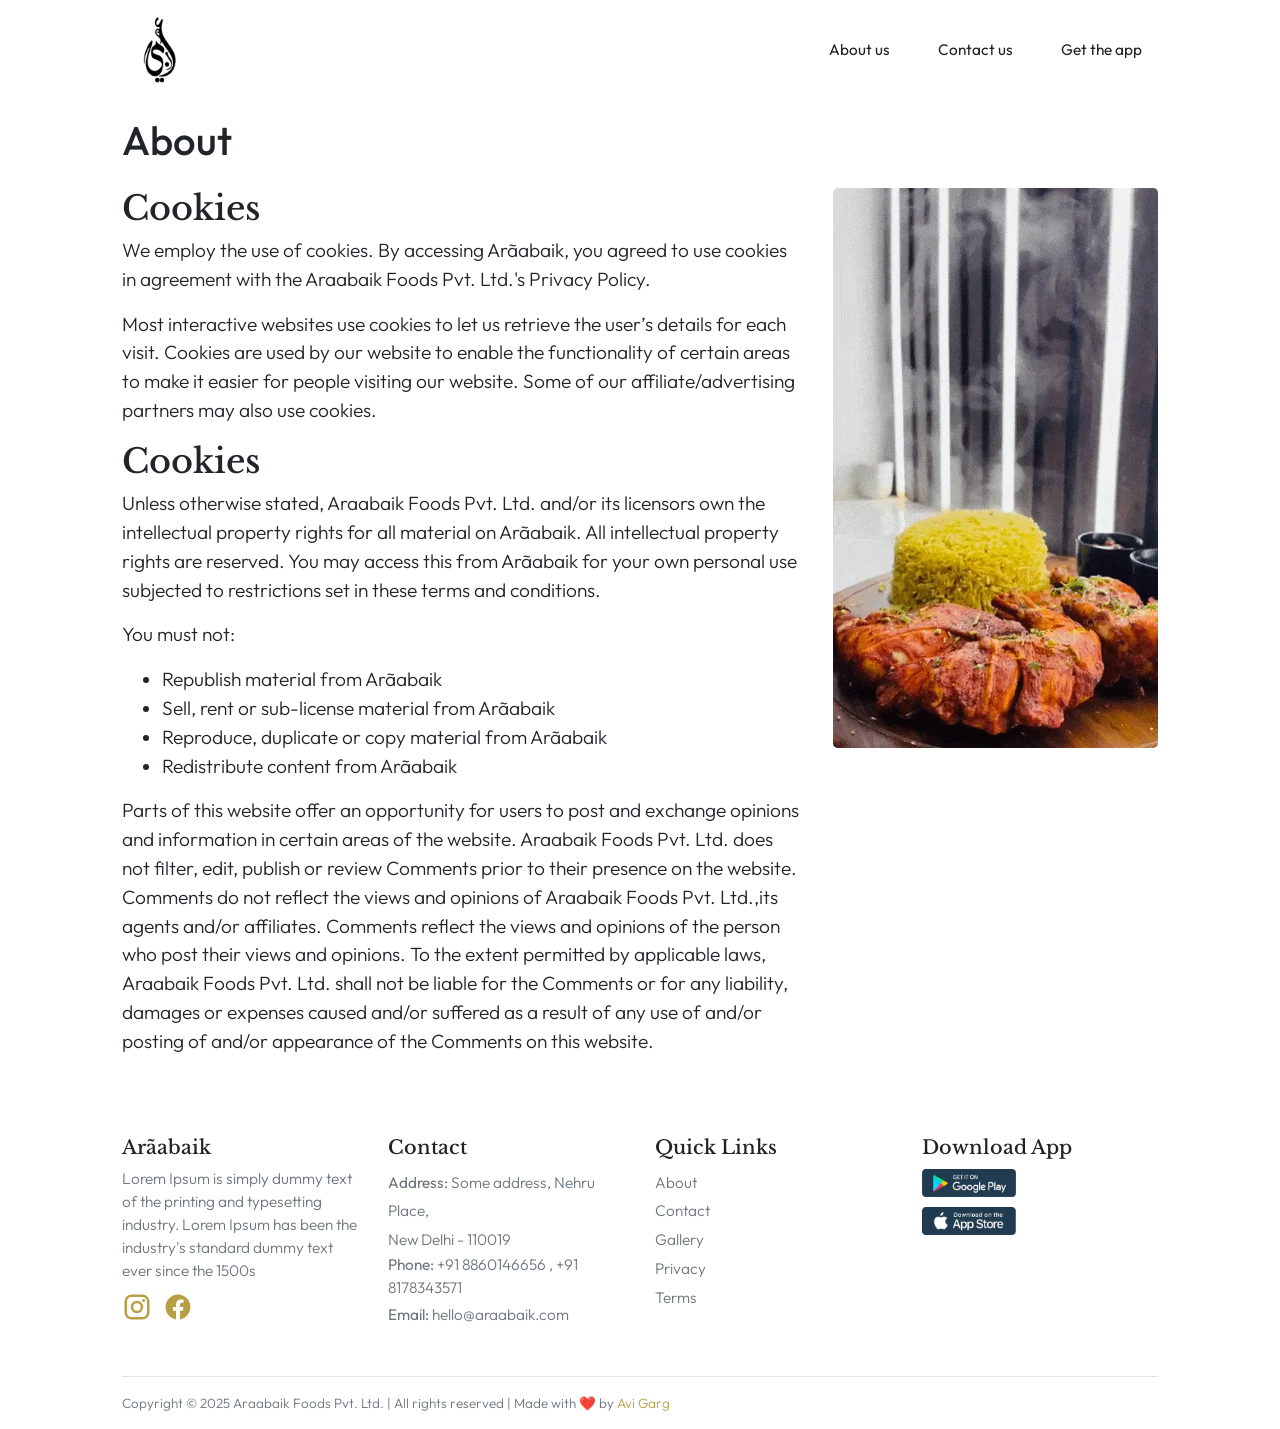
==== commit d1ea3b65: "url update" ====
--- a/about.html
+++ b/about.html
@@ -31,9 +31,9 @@
                 </a>
                 <div class="d-flex align-items-center">
                     <a class="nav-item nav-link small text-dark mr-3 d-none d-lg-block"
-                        href="/about/">About us</a>
+                        href="/about">About us</a>
                     <a class="nav-item nav-link small text-dark mr-3 d-none d-lg-block"
-                        href="/contact/">Contact us</a>
+                        href="/contact">Contact us</a>
                     <a class="nav-item nav-link small text-dark"
                         href="/#get_the_app">Get the app</a>
                 </div>
@@ -149,14 +149,14 @@
                 </div>
                 <div class="col-12 col-lg-3 mt-3">
                     <p class="mb-2 text-dark font-alt h6">Quick Links</p>
-                    <div><a href="/about/" class="small text-secondary font-weight-light">About</a></div>
-                    <div><a href="/contact/" class="small text-secondary font-weight-light">Contact</a>
+                    <div><a href="/about" class="small text-secondary font-weight-light">About</a></div>
+                    <div><a href="/contact" class="small text-secondary font-weight-light">Contact</a>
                     </div>
-                    <div><a href="/gallery/" class="small text-secondary font-weight-light">Gallery</a>
+                    <div><a href="/gallery" class="small text-secondary font-weight-light">Gallery</a>
                     </div>
-                    <div><a href="/privacy/" class="small text-secondary font-weight-light">Privacy</a>
+                    <div><a href="/privacy" class="small text-secondary font-weight-light">Privacy</a>
                     </div>
-                    <div><a href="/terms/" class="small text-secondary font-weight-light">Terms</a></div>
+                    <div><a href="/terms" class="small text-secondary font-weight-light">Terms</a></div>
                 </div>
                 <div class="col-12 col-lg-3 mt-3">
                     <p class="mb-2 text-dark font-alt h6">Download App</p>
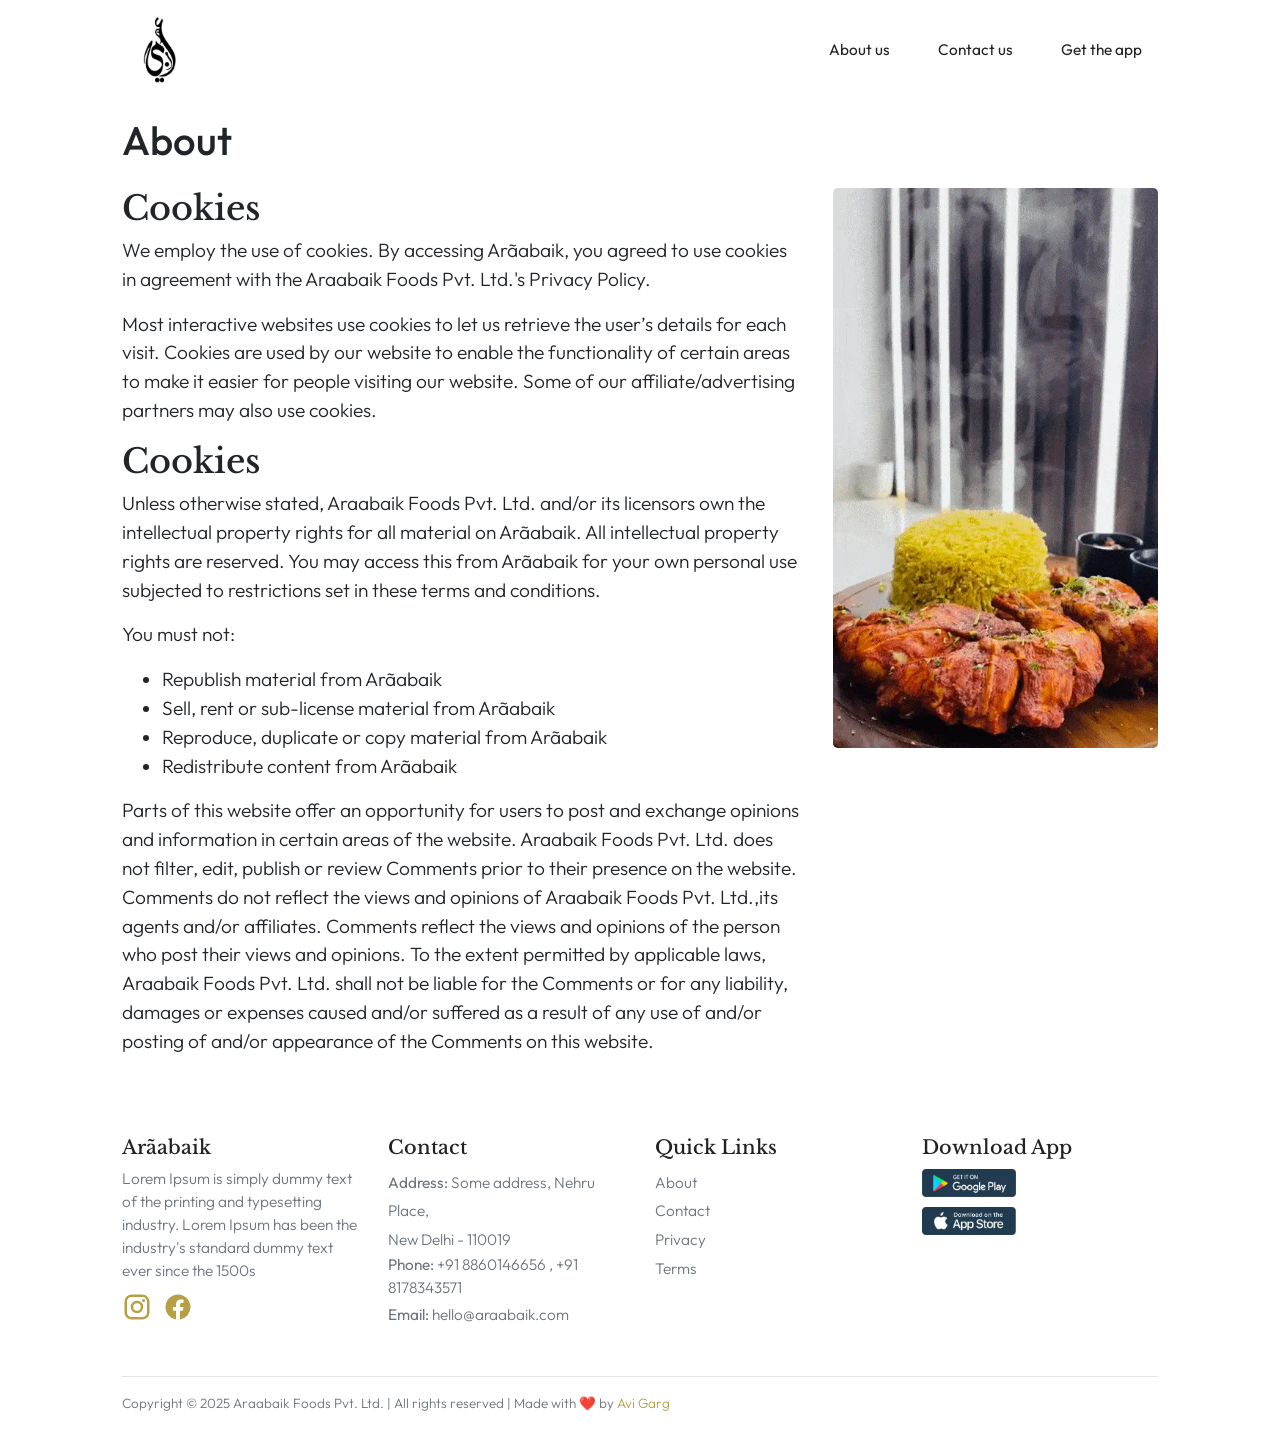
==== commit 1a1f3642: "menu add" ====
--- a/about.html
+++ b/about.html
@@ -152,8 +152,6 @@
                     <div><a href="/about" class="small text-secondary font-weight-light">About</a></div>
                     <div><a href="/contact" class="small text-secondary font-weight-light">Contact</a>
                     </div>
-                    <div><a href="/gallery" class="small text-secondary font-weight-light">Gallery</a>
-                    </div>
                     <div><a href="/privacy" class="small text-secondary font-weight-light">Privacy</a>
                     </div>
                     <div><a href="/terms" class="small text-secondary font-weight-light">Terms</a></div>
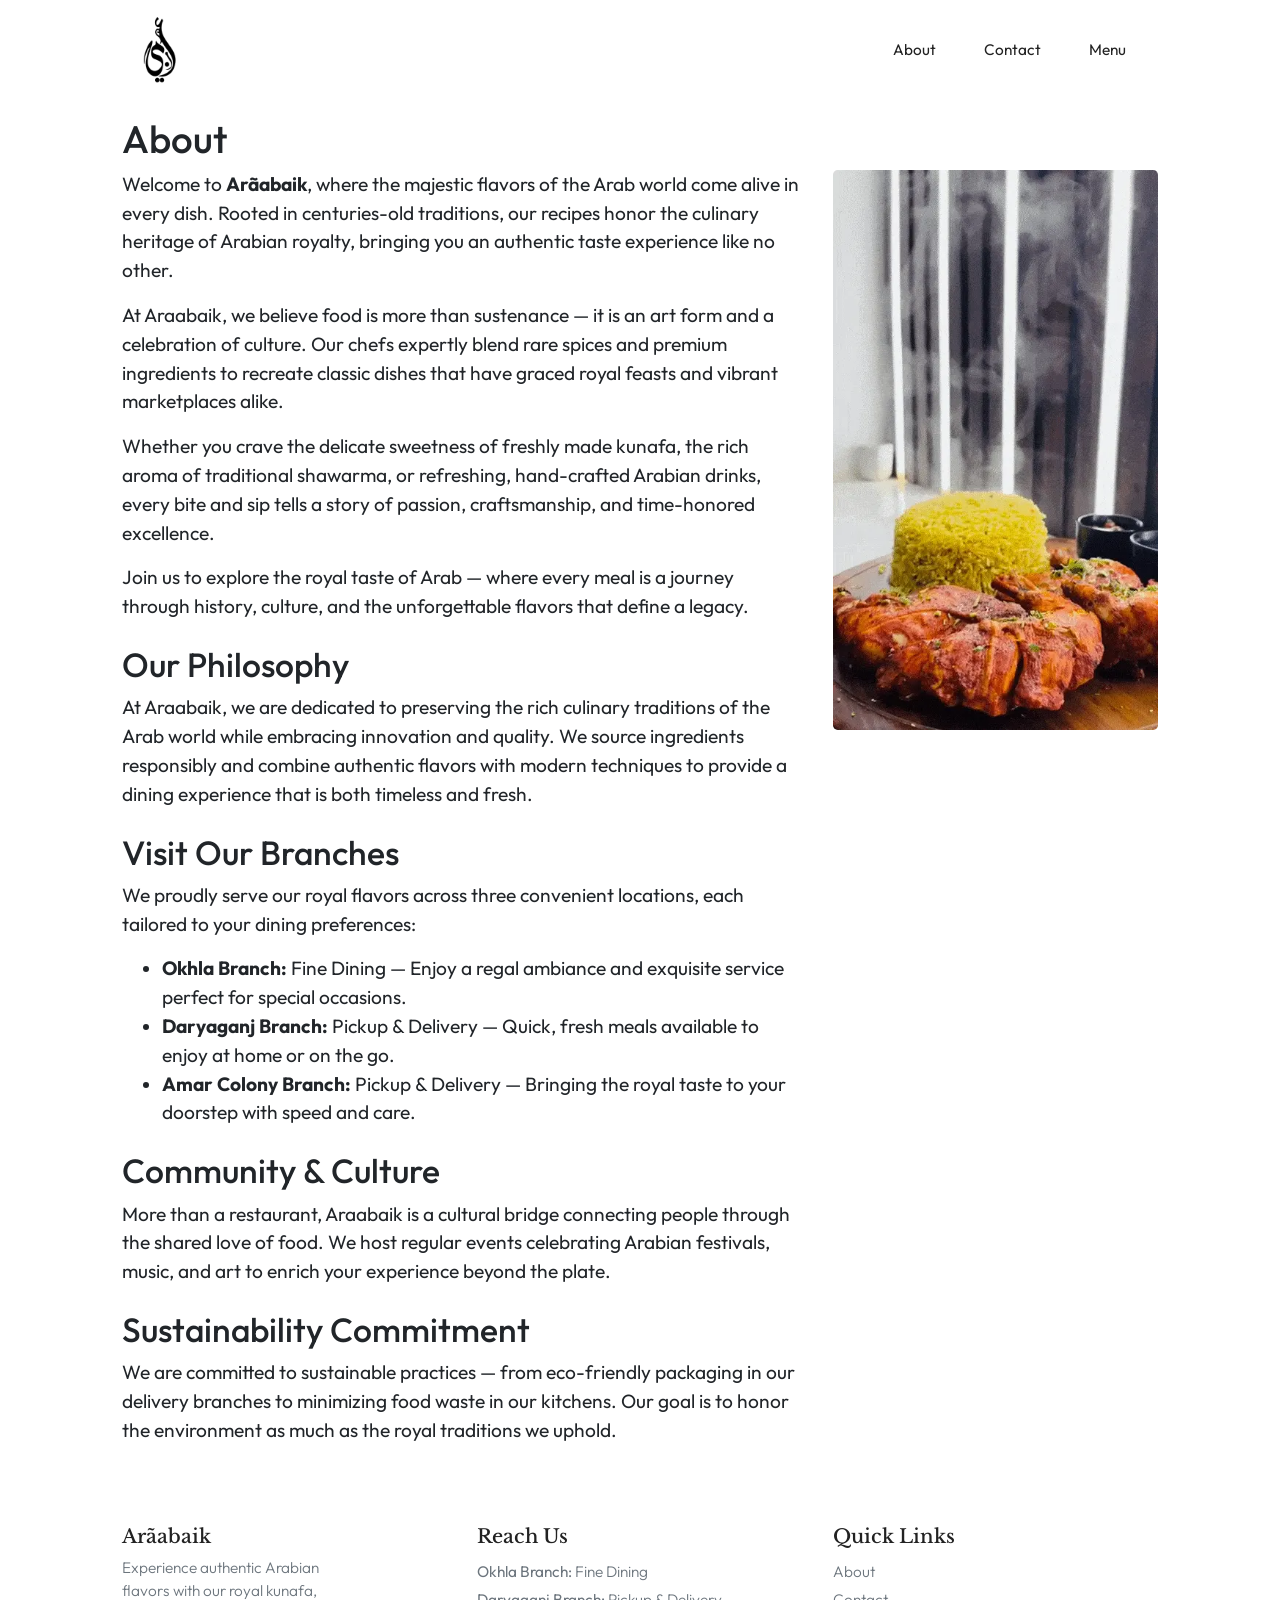
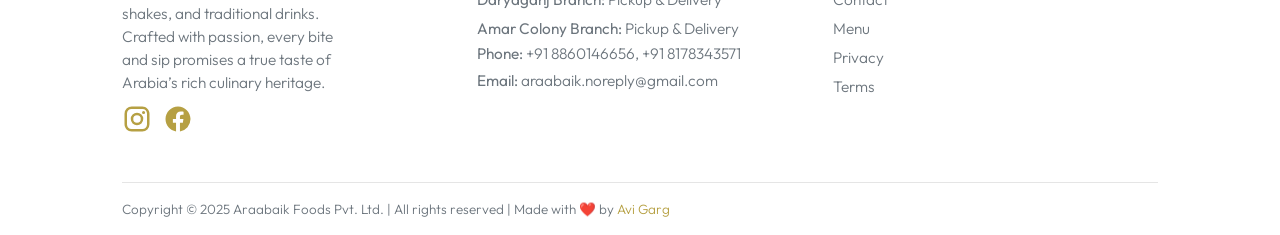
==== commit 027ead64: "done" ====
--- a/about.html
+++ b/about.html
@@ -1,192 +1,104 @@
-
- 
 <!DOCTYPE html>
 <html lang="en">
 
 <head>
     <meta charset="utf-8" />
     <meta http-equiv="X-UA-Compatible" content="IE=edge" />
-    <meta name="viewport" content="width=device-width, initial-scale=1.0, maximum-scale=1.0, shrink-to-fit=no">
-    <link rel=" icon" type="image/png" href="/static/img/logo-color.png">
-    <link rel="stylesheet" href="/static/CACHE/css/main.48a8a6873fd7.css" type="text/css" media="screen">
-    
-
-
+    <meta name="viewport" content="width=device-width, initial-scale=1.0, maximum-scale=1.0, shrink-to-fit=no" />
+    <link rel="icon" type="image/png" href="/static/img/logo-color.png" />
     <title>Araabaik - Royal Taste of Arab</title>
+    <link rel="preload" href="/static/CACHE/css/main.48a8a6873fd7.css" as="style" />
+    <link rel="stylesheet" href="/static/CACHE/css/main.48a8a6873fd7.css" type="text/css" media="screen" />
 </head>
 
 <body>
-      
-
-
-<div class="container-fluid">
-    <div class="row">
-        <div class="col-12 col-lg-10 offset-lg-1">
-            <nav
-                class="navbar navbar-dark bg-transparent d-flex align-items-center px-0">
-                <a class="navbar-brand" href="/">
-                    
-                    <img src="/static/img/logo-dark.png" width="75" class="d-inline-block align-top" alt="">
-                    
-                </a>
-                <div class="d-flex align-items-center">
-                    <a class="nav-item nav-link small text-dark mr-3 d-none d-lg-block"
-                        href="/about">About us</a>
-                    <a class="nav-item nav-link small text-dark mr-3 d-none d-lg-block"
-                        href="/contact">Contact us</a>
-                    <a class="nav-item nav-link small text-dark"
-                        href="/#get_the_app">Get the app</a>
-                </div>
-            </nav>
-        </div>
-    </div>
-</div>
-<div class="container-fluid">
-    <div class="row">
-        <div class="col-12 col-lg-10 offset-lg-1 mt-3">
-            <p class="h2 mb-4">About</p>
-            <div class="row">
-                <div class="col-12 col-lg-8 font-weight-light">
-                    <h3 class="font-alt">Cookies</h3>
-                    <p>We employ the use of cookies. By accessing Arãabaik, you agreed to use
-                        cookies in agreement with
-                        the
-                        Araabaik Foods Pvt. Ltd.'s Privacy Policy. </p>
-                    <p>Most interactive websites use cookies to let us retrieve the user’s details for each visit.
-                        Cookies are
-                        used by our website to enable the functionality of certain areas to make it easier for people
-                        visiting
-                        our website. Some of our affiliate/advertising partners may also use cookies.</p>
-                    <h3 class="font-alt">Cookies</h3>
-                    <p>Unless otherwise stated, Araabaik Foods Pvt. Ltd. and/or its licensors own the intellectual
-                        property
-                        rights for all material on Arãabaik. All intellectual property rights are reserved. You may
-                        access this
-                        from Arãabaik for your own personal use subjected to restrictions set in these terms and
-                        conditions.</p>
-                    <p>You must not:</p>
-                    <ul>
-                        <li>Republish material from Arãabaik</li>
-                        <li>Sell, rent or sub-license material from Arãabaik</li>
-                        <li>Reproduce, duplicate or copy material from Arãabaik</li>
-                        <li>Redistribute content from Arãabaik</li>
-                    </ul>
-                    <p>Parts of this website offer an opportunity for users to post and exchange opinions and
-                        information in
-                        certain areas of the website. Araabaik Foods Pvt. Ltd. does not filter, edit, publish or review
-                        Comments
-                        prior to their presence on the website. Comments do not reflect the views and opinions of
-                        Araabaik Foods
-                        Pvt. Ltd.,its agents and/or affiliates. Comments reflect the views and opinions of the person
-                        who post
-                        their views and opinions. To the extent permitted by applicable laws, Araabaik Foods Pvt. Ltd.
-                        shall not
-                        be liable for the Comments or for any liability, damages or expenses caused and/or suffered as a
-                        result
-                        of any use of and/or posting of and/or appearance of the Comments on this website.</p>
-                </div>
-                <div class="col-12 col-lg-4 d-none d-lg-block">
-                    <img src="/static/img/araabaik-placeholder.webp" class="img-fluid w-100 rounded-lg" alt="">
+    <custom-navbar theme="dark"></custom-navbar>
+    <div class="container-fluid">
+        <div class="row">
+            <div class="col-12 col-lg-10 offset-lg-1 mt-3">
+                <h2>About</h2>
+                <div class="row">
+                    <div class="col-12 col-lg-8">
+                        <p>
+                            Welcome to <strong>Arãabaik</strong>, where the majestic flavors of the Arab world come
+                            alive in every dish.
+                            Rooted in centuries-old traditions, our recipes honor the culinary heritage of Arabian
+                            royalty, bringing you
+                            an authentic taste experience like no other.
+                        </p>
+                        <p>
+                            At Araabaik, we believe food is more than sustenance — it is an art form and a celebration
+                            of culture.
+                            Our chefs expertly blend rare spices and premium ingredients to recreate classic dishes that
+                            have graced
+                            royal feasts and vibrant marketplaces alike.
+                        </p>
+                        <p>
+                            Whether you crave the delicate sweetness of freshly made kunafa, the rich aroma of
+                            traditional shawarma,
+                            or refreshing, hand-crafted Arabian drinks, every bite and sip tells a story of passion,
+                            craftsmanship,
+                            and time-honored excellence.
+                        </p>
+                        <p>
+                            Join us to explore the royal taste of Arab — where every meal is a journey through history,
+                            culture, and
+                            the unforgettable flavors that define a legacy.
+                        </p>
+                        <h3 class="mt-4">Our Philosophy</h3>
+                        <p>
+                            At Araabaik, we are dedicated to preserving the rich culinary traditions of the Arab world
+                            while
+                            embracing innovation and quality. We source ingredients responsibly and combine authentic
+                            flavors
+                            with modern techniques to provide a dining experience that is both timeless and fresh.
+                        </p>
+                        <h3 class="mt-4">Visit Our Branches</h3>
+                        <p>We proudly serve our royal flavors across three convenient locations, each tailored to your
+                            dining
+                            preferences:</p>
+                        <ul>
+                            <li><strong>Okhla Branch:</strong> Fine Dining — Enjoy a regal ambiance and exquisite
+                                service
+                                perfect for special occasions.</li>
+                            <li><strong>Daryaganj Branch:</strong> Pickup & Delivery — Quick, fresh meals available to
+                                enjoy at
+                                home or on the go.</li>
+                            <li><strong>Amar Colony Branch:</strong> Pickup & Delivery — Bringing the royal taste to
+                                your
+                                doorstep with speed and care.</li>
+                        </ul>
+                        <h3 class="mt-4">Community & Culture</h3>
+                        <p>
+                            More than a restaurant, Araabaik is a cultural bridge connecting people through the shared
+                            love of
+                            food.
+                            We host regular events celebrating Arabian festivals, music, and art to enrich your
+                            experience
+                            beyond the plate.
+                        </p>
+                        <h3 class="mt-4">Sustainability Commitment</h3>
+                        <p>
+                            We are committed to sustainable practices — from eco-friendly packaging in our delivery
+                            branches
+                            to minimizing food waste in our kitchens. Our goal is to honor the environment as much as
+                            the royal
+                            traditions we uphold.
+                        </p>
+                    </div>
+                    <div class="col-12 col-lg-4 mt-4 mt-lg-0">
+                        <img src="/static/img/araabaik-placeholder.webp" class="img-fluid w-100 w-lg-50 rounded-lg"
+                            alt="Araabaik Restaurant">
+                    </div>
                 </div>
             </div>
         </div>
     </div>
-</div>
+    <custom-footer></custom-footer>
 
-
-<div class="container-fluid">
-    <div class="row">
-        <div class="col-12 col-lg-10 offset-lg-1 pt-5 pb-3">
-            <div class="row">
-                <div class="col-12 col-lg-3 mt-3">
-                    <p class="mb-2 text-dark font-alt h6">Arãabaik</p>
-                    <div class="small text-secondary font-weight-light">Lorem Ipsum is simply dummy text of
-                        the printing and
-                        typesetting industry. Lorem Ipsum has been the industry's standard dummy text ever since the
-                        1500s</div>
-                    <div class="mt-2">
-                        <a href="https://www.instagram.com/araabaik/" target="_blank" rel="noopener noreferrer"
-                            class="small text-primary font-weight-light mr-2 no-decor">
-                            <svg xmlns="http://www.w3.org/2000/svg" width="30px" viewBox="0 0 24 24"
-                                fill="currentColor">
-                                <title>instagram</title>
-                                <path
-                                    d="M7.8,2H16.2C19.4,2 22,4.6 22,7.8V16.2A5.8,5.8 0 0,1 16.2,22H7.8C4.6,22 2,19.4 2,16.2V7.8A5.8,5.8 0 0,1 7.8,2M7.6,4A3.6,3.6 0 0,0 4,7.6V16.4C4,18.39 5.61,20 7.6,20H16.4A3.6,3.6 0 0,0 20,16.4V7.6C20,5.61 18.39,4 16.4,4H7.6M17.25,5.5A1.25,1.25 0 0,1 18.5,6.75A1.25,1.25 0 0,1 17.25,8A1.25,1.25 0 0,1 16,6.75A1.25,1.25 0 0,1 17.25,5.5M12,7A5,5 0 0,1 17,12A5,5 0 0,1 12,17A5,5 0 0,1 7,12A5,5 0 0,1 12,7M12,9A3,3 0 0,0 9,12A3,3 0 0,0 12,15A3,3 0 0,0 15,12A3,3 0 0,0 12,9Z" />
-                            </svg>
-                        </a>
-                        <a href="https://www.facebook.com/100063626637083" target="_blank" rel="noopener noreferrer"
-                            class="small text-primary font-weight-light mr-2 no-decor">
-                            <svg xmlns="http://www.w3.org/2000/svg" width="30px" viewBox="0 0 24 24"
-                                fill="currentColor">
-                                <title>facebook</title>
-                                <path
-                                    d="M12 2.04C6.5 2.04 2 6.53 2 12.06C2 17.06 5.66 21.21 10.44 21.96V14.96H7.9V12.06H10.44V9.85C10.44 7.34 11.93 5.96 14.22 5.96C15.31 5.96 16.45 6.15 16.45 6.15V8.62H15.19C13.95 8.62 13.56 9.39 13.56 10.18V12.06H16.34L15.89 14.96H13.56V21.96A10 10 0 0 0 22 12.06C22 6.53 17.5 2.04 12 2.04Z" />
-                            </svg>
-                        </a>
-                    </div>
-                </div>
-                <div class="col-12 col-lg-3 mt-3">
-                    <p class="mb-2 text-dark font-alt h6">Contact</p>
-                    <div>
-                        <a href="#" class="small text-secondary font-weight-light"><b>Address:</b> Some address, Nehru
-                            Place, <br />
-                            New Delhi - 110019
-                        </a>
-                    </div>
-                    <div class="small text-secondary font-weight-light">
-                        <b>Phone:</b>
-                        <a href="tel:+918860146656" class="text-secondary">+91
-                            8860146656
-                        </a>, <a href="tel:+918178343571" class="text-secondary">
-                            +91
-                            8178343571
-                        </a>
-                    </div>
-                    <div>
-                        <a href="mailto:hello@araabaik.com" class="small text-secondary font-weight-light"><b>Email:</b>
-                            hello@araabaik.com</a>
-                    </div>
-                </div>
-                <div class="col-12 col-lg-3 mt-3">
-                    <p class="mb-2 text-dark font-alt h6">Quick Links</p>
-                    <div><a href="/about" class="small text-secondary font-weight-light">About</a></div>
-                    <div><a href="/contact" class="small text-secondary font-weight-light">Contact</a>
-                    </div>
-                    <div><a href="/privacy" class="small text-secondary font-weight-light">Privacy</a>
-                    </div>
-                    <div><a href="/terms" class="small text-secondary font-weight-light">Terms</a></div>
-                </div>
-                <div class="col-12 col-lg-3 mt-3">
-                    <p class="mb-2 text-dark font-alt h6">Download App</p>
-                    <div>
-                        <a href="https://play.google.com/store/apps/details?id=com.araabaik.araabaik" target="_blank"
-                            rel="noreferrer noopener">
-                            <img src="/static/img/play-store.webp" width="40%" alt="">
-                        </a>
-                    </div>
-                    <div class="mt-2">
-                        <a href="https://apps.apple.com/in/app/araabaik/id6446587727" target="_blank"
-                            rel="noreferrer noopener">
-                            <img src="/static/img/app-store.webp" width="40%" alt="">
-                        </a>
-                    </div>
-                </div>
-            </div>
-            <hr class="mt-5" />
-            <p class="smaller font-weight-light text-secondary mb-0">
-                Copyright © 2025 Araabaik Foods Pvt. Ltd. | All rights reserved | Made with ❤️ by <a
-                    href="https://avisionx.net/" target="_blank" rel="noreferrer noopener">Avi Garg</a>
-            </p>
-        </div>
-    </div>
-</div>
-
-    <script src="/static/jquery/jquery.js"></script>
-    <script src="/static/bootstrap/js/bootstrap.bundle.js"></script>
-    
-
-
-    
+    <script src="/static/jquery/jquery.slim.min.js" defer></script>
+    <script src="/static/bootstrap/js/bootstrap.bundle.js" defer></script>
+    <script src="/static/main.js" type="module" defer></script>
 </body>
 
 </html>
